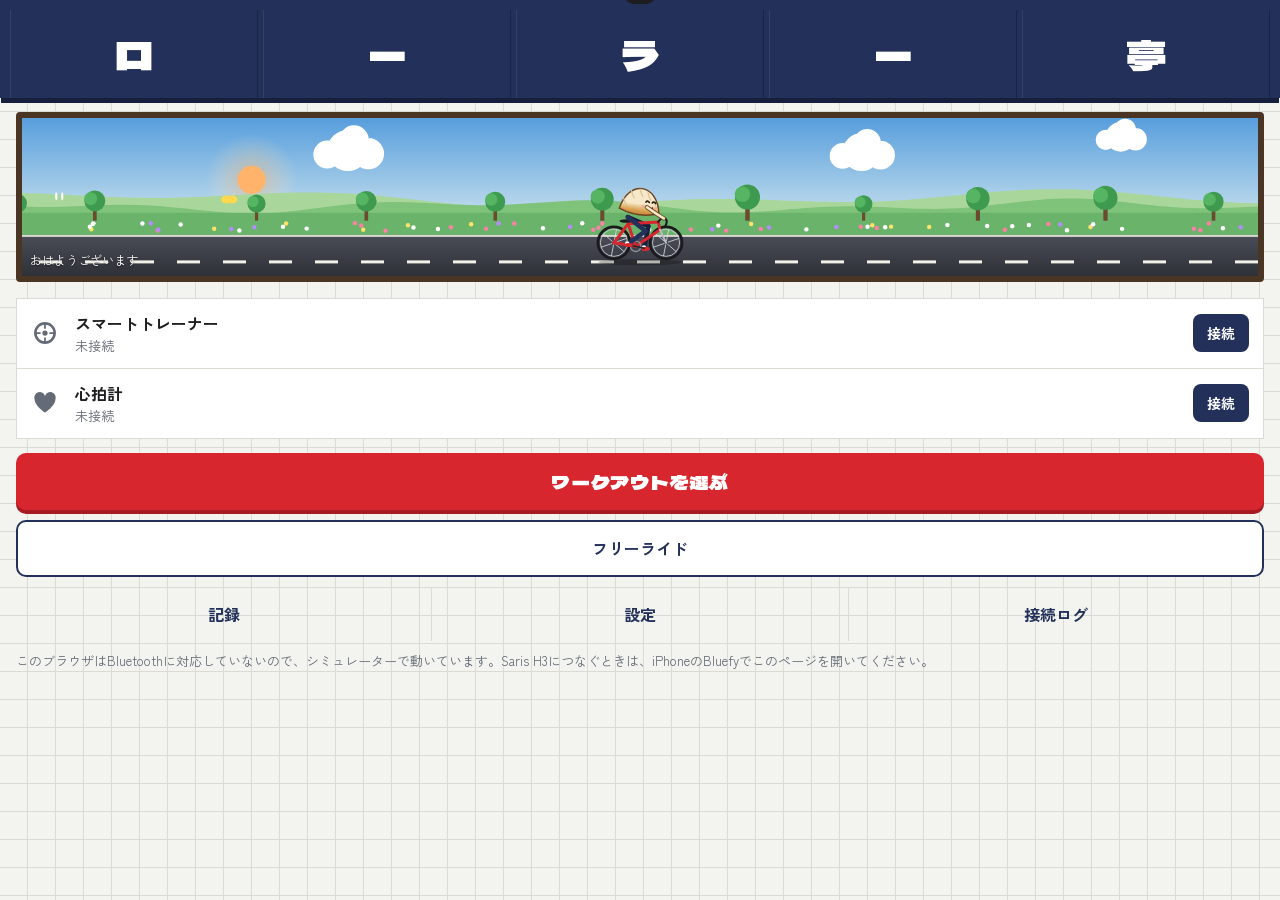
==== index.html @ f4b4688f "ローラー亭 初版 Co-Authored-By: Claude Opus 5.5 <noreply@anthropic.com> Claude-Session: https://claude.ai/c" ====
<!DOCTYPE html>
<html lang="ja">
<head>
<meta charset="utf-8">
<meta name="viewport" content="width=device-width, initial-scale=1, viewport-fit=cover, user-scalable=no">
<meta name="theme-color" content="#22305A">
<meta name="apple-mobile-web-app-capable" content="yes">
<title>ローラー亭</title>
<link rel="preconnect" href="https://fonts.googleapis.com">
<link rel="preconnect" href="https://fonts.gstatic.com" crossorigin>
<link href="https://fonts.googleapis.com/css2?family=Dela+Gothic+One&family=Zen+Kaku+Gothic+New:wght@500;700;900&display=swap" rel="stylesheet">
<style>:root {
  --kon: #22305A;
  --kon-2: #34467E;
  --kon-deep: #161F3D;
  --shu: #D7262E;
  --shu-dark: #A81B22;
  --tile: #F3F4EF;
  --grout: #DADBD2;
  --yakime: #C98A2B;
  --denpyo: #E4EDD9;
  --denpyo-line: #B5C8A2;
  --sumi: #1D1D1F;
  --muted: #646a76;
  --display: "Dela Gothic One", "Hiragino Sans", "Hiragino Kaku Gothic ProN", system-ui, sans-serif;
  --body: "Zen Kaku Gothic New", "Hiragino Sans", "Hiragino Kaku Gothic ProN", system-ui, sans-serif;
  --sa-top: env(safe-area-inset-top, 0px);
  --sa-bot: env(safe-area-inset-bottom, 0px);
}
* { box-sizing: border-box; -webkit-tap-highlight-color: transparent; }
html, body { margin: 0; height: 100%; background: var(--kon-deep); }
body { font-family: var(--body); color: var(--sumi); font-size: 16px; line-height: 1.55; -webkit-text-size-adjust: 100%; overscroll-behavior: none; }
button, input, textarea { font: inherit; color: inherit; }
button { cursor: pointer; }
:focus-visible { outline: 3px solid #F2B705; outline-offset: 2px; }
[hidden] { display: none !important; }

#app { position: fixed; inset: 0; overflow: hidden; }
.view { position: absolute; inset: 0; display: flex; flex-direction: column; }
.tiled {
  background-color: var(--tile);
  background-image:
    linear-gradient(var(--grout) 1px, transparent 1px),
    linear-gradient(90deg, var(--grout) 1px, transparent 1px);
  background-size: 28px 28px;
  background-position: -1px -1px;
}
.scroll { flex: 1; overflow-y: auto; -webkit-overflow-scrolling: touch; padding-bottom: calc(24px + var(--sa-bot)); }
.pad { padding: 16px; }

/* ---------- noren (home header) ---------- */
.noren { padding-top: var(--sa-top); background: var(--kon); }
.noren .panels { display: flex; gap: 5px; padding: 10px 10px 0; background: var(--kon); }
.noren .panels span {
  flex: 1; height: 88px; display: grid; place-items: center;
  background: var(--kon); color: #fff; font-family: var(--display); font-size: 40px; line-height: 1;
  border-left: 1px solid rgba(255,255,255,0.08); border-right: 1px solid rgba(0,0,0,0.25);
  transform-origin: top center; animation: sway 2.6s ease-in-out 1 both;
}
.noren .panels span:nth-child(2) { animation-delay: .08s; }
.noren .panels span:nth-child(3) { animation-delay: .16s; }
.noren .panels span:nth-child(4) { animation-delay: .24s; }
.noren .panels span:nth-child(5) { animation-delay: .32s; }
.noren { box-shadow: 0 6px 0 -1px var(--kon-deep); }
@keyframes sway { 0% { transform: skewX(0); } 20% { transform: skewX(-5deg); } 45% { transform: skewX(3deg); } 70% { transform: skewX(-1.2deg); } 100% { transform: skewX(0); } }
@media (prefers-reduced-motion: reduce) { .noren .panels span { animation: none; } }

.window { position: relative; height: 170px; margin: 14px 16px 0; border: 6px solid #4A3424; border-radius: 4px; background: #000; overflow: hidden; }
.window canvas { width: 100%; height: 100%; display: block; }
.window-sky-note { position: absolute; left: 8px; bottom: 6px; font-size: 12px; color: #fff; text-shadow: 0 1px 2px rgba(0,0,0,.6); }

/* ---------- devices ---------- */
.devices { display: grid; gap: 0; background: #fff; border: 1px solid var(--grout); margin-bottom: 14px; }
.dev { display: grid; grid-template-columns: 32px 1fr auto; align-items: center; gap: 12px; padding: 12px 14px; }
.dev + .dev { border-top: 1px solid var(--grout); }
.dev-ico { width: 28px; height: 28px; color: var(--muted); }
.dev.on .dev-ico { color: var(--shu); }
.dev-name { font-weight: 700; }
.dev-status { font-size: 13px; color: var(--muted); }
.dev.on .dev-status { color: #2E7D3A; }
.dev.wait .dev-status { color: #B26A00; }

.live-strip { display: grid; grid-template-columns: repeat(3, 1fr); background: var(--kon); color: #fff; margin: -6px 0 14px; }
.live-strip div { padding: 8px 12px; display: flex; align-items: baseline; gap: 4px; }
.live-strip b { font-family: var(--display); font-weight: 400; font-size: 24px; font-variant-numeric: tabular-nums; }
.live-strip small { opacity: .7; }

/* ---------- buttons ---------- */
.btn { border: 0; border-radius: 10px; padding: 14px 18px; font-weight: 700; font-size: 16px; min-height: 48px; }
.btn.block { display: block; width: 100%; margin-bottom: 10px; }
.btn.primary { background: var(--shu); color: #fff; font-family: var(--display); font-weight: 400; font-size: 19px; letter-spacing: .04em; box-shadow: 0 4px 0 var(--shu-dark); }
.btn.primary:active { transform: translateY(2px); box-shadow: 0 2px 0 var(--shu-dark); }
.btn.outline { background: #fff; color: var(--kon); border: 2px solid var(--kon); }
.btn.ghost { background: transparent; color: var(--kon); }
.btn.danger { color: var(--shu); }
.btn.small { min-height: 38px; padding: 8px 14px; font-size: 14px; background: var(--kon); color: #fff; border-radius: 8px; }
.btn.small.off { background: #fff; color: var(--kon); border: 1.5px solid var(--kon); }
.row-btns { display: flex; flex-wrap: wrap; gap: 10px; margin-top: 4px; }
.row-btns .btn { flex: 1 1 auto; }
.file-btn { position: relative; display: inline-flex; align-items: center; justify-content: center; overflow: hidden; }
.file-btn input { position: absolute; inset: 0; opacity: 0; }
.sublinks { display: flex; gap: 0; margin-top: 8px; border-top: 1px solid var(--grout); }
.sublinks button { flex: 1; background: none; border: 0; padding: 14px 0; color: var(--kon); font-weight: 700; }
.sublinks button + button { border-left: 1px solid var(--grout); }
.note { font-size: 13px; color: var(--muted); margin: 10px 0; }
.chip { border: 1.5px solid var(--kon); background: #fff; color: var(--kon); border-radius: 999px; padding: 6px 12px; font-size: 14px; font-weight: 700; }

/* ---------- top bar ---------- */
.bar { display: grid; grid-template-columns: 56px 1fr 72px; align-items: center; background: var(--kon); color: #fff; padding-top: var(--sa-top); min-height: calc(52px + var(--sa-top)); }
.bar h1 { margin: 0; font-family: var(--display); font-weight: 400; font-size: 18px; text-align: center; white-space: nowrap; overflow: hidden; text-overflow: ellipsis; }
.bar .back { background: none; border: 0; color: #fff; font-size: 34px; line-height: 1; height: 52px; }
.bar-act { background: none; border: 0; color: #fff; font-weight: 700; height: 52px; }
.h2 { font-family: var(--display); font-weight: 400; font-size: 18px; margin: 26px 0 4px; color: var(--kon); }

/* ---------- menu list (workouts / history) ---------- */
.menu { list-style: none; margin: 0; padding: 0; background: #fff; }
.menu li { border-bottom: 1px solid var(--grout); }
.menu button.item { display: block; width: 100%; text-align: left; background: none; border: 0; padding: 14px 16px 12px; }
.item-name { font-family: var(--display); font-size: 18px; line-height: 1.35; color: var(--sumi); }
.item-meta { font-size: 13px; color: var(--muted); margin-top: 2px; display: flex; gap: 14px; flex-wrap: wrap; }
.item-meta .food-meta { color: var(--yakime); font-weight: 700; }
.mini { display: flex; align-items: flex-end; height: 26px; gap: 1px; margin-top: 8px; }
.mini i { display: block; }
.menu .section-head { padding: 14px 16px 6px; font-size: 13px; color: var(--muted); font-weight: 700; background: var(--tile); }
.empty { padding: 28px 16px; color: var(--muted); text-align: center; background: var(--tile); }

/* ---------- workout detail / editor ---------- */
.desc { margin: 0 0 12px; }
canvas.profile { width: 100%; height: 150px; display: block; background: #fff; border: 1px solid var(--grout); }
.facts { display: grid; grid-template-columns: repeat(3, 1fr); margin: 12px 0; background: #fff; border: 1px solid var(--grout); }
.facts div { padding: 10px 12px; }
.facts div + div { border-left: 1px solid var(--grout); }
.facts dt { font-size: 12px; color: var(--muted); }
.facts dd { margin: 0; font-family: var(--display); font-size: 20px; font-variant-numeric: tabular-nums; }
.steps { margin: 0 0 16px; padding: 0; list-style: none; background: #fff; border: 1px solid var(--grout); }
.steps li { display: grid; grid-template-columns: 6px 1fr auto; gap: 10px; align-items: center; padding: 8px 12px 8px 0; font-size: 14px; }
.steps li + li { border-top: 1px solid var(--grout); }
.steps li i { align-self: stretch; }
.steps li span:last-child { color: var(--muted); font-variant-numeric: tabular-nums; }

.field { display: grid; grid-template-columns: 1fr auto auto; align-items: center; gap: 8px; background: #fff; border: 1px solid var(--grout); padding: 8px 12px; margin-bottom: -1px; }
.field > span { font-weight: 700; font-size: 15px; }
.field input, .field textarea { border: 0; background: var(--tile); border-radius: 6px; padding: 8px 10px; font-size: 16px; width: 120px; text-align: right; }
.field input[type=text], .field textarea { width: 100%; text-align: left; grid-column: 1 / -1; }
.field i { font-style: normal; color: var(--muted); font-size: 14px; width: 30px; }
.switch { display: flex; justify-content: space-between; align-items: center; gap: 12px; background: #fff; border: 1px solid var(--grout); padding: 12px; margin-bottom: -1px; font-weight: 700; font-size: 15px; }
.switch input { width: 24px; height: 24px; accent-color: var(--shu); }
.form { margin-bottom: 8px; }
.ed-sum { font-size: 14px; color: var(--muted); margin: 8px 0; }
.blocks { list-style: none; margin: 0 0 10px; padding: 0; }
.blk { background: #fff; border: 1px solid var(--grout); border-left: 6px solid var(--kon); padding: 10px 10px 10px 12px; margin-bottom: 8px; }
.blk-head { display: flex; align-items: center; gap: 6px; margin-bottom: 6px; }
.blk-head b { flex: 1; font-size: 15px; }
.blk-head button { width: 34px; height: 34px; border: 1px solid var(--grout); background: var(--tile); border-radius: 6px; font-size: 15px; }
.blk-row { display: flex; flex-wrap: wrap; gap: 6px 12px; align-items: center; font-size: 14px; }
.blk-row label { display: inline-flex; align-items: center; gap: 4px; }
.blk-row input { width: 58px; border: 1px solid var(--grout); border-radius: 6px; padding: 6px; text-align: right; font-size: 16px; background: var(--tile); }
.add-row { display: flex; flex-wrap: wrap; gap: 8px; margin: 4px 0 16px; }

/* ---------- ride ---------- */
.ride { background: var(--kon-deep); color: #fff; display: grid; grid-template-rows: 44% 1fr; }
.stage { position: relative; overflow: hidden; }
.stage canvas { width: 100%; height: 100%; display: block; }
.stage-top { position: absolute; top: calc(8px + var(--sa-top)); left: 10px; right: 10px; display: flex; justify-content: space-between; align-items: center; pointer-events: none; }
.clock { font-family: var(--display); font-size: 26px; text-shadow: 0 2px 0 rgba(0,0,0,.35); font-variant-numeric: tabular-nums; }
.world-chip { display: inline-flex; align-items: center; gap: 6px; background: rgba(22,31,61,.72); padding: 4px 10px 4px 8px; border-radius: 999px; font-size: 13px; font-weight: 700; }
.world-chip i { width: 10px; height: 10px; border-radius: 50%; background: #8E9AAF; }
.start-hint, .pause-badge { position: absolute; left: 50%; top: 50%; transform: translate(-50%, -50%); background: rgba(22,31,61,.85); padding: 10px 18px; border-radius: 10px; font-weight: 700; white-space: nowrap; }
.pause-badge { background: rgba(215,38,46,.92); }

.hud { display: grid; grid-template-columns: repeat(4, 1fr); grid-auto-rows: min-content; gap: 1px; background: var(--kon-2); overflow-y: auto; padding-bottom: var(--sa-bot); align-content: start; }
.hud > * { background: var(--kon); }
.m { padding: 6px 10px 8px; display: flex; flex-wrap: wrap; align-items: baseline; column-gap: 4px; min-width: 0; }
.m label { width: 100%; font-size: 11px; opacity: .7; }
.m b { font-family: var(--display); font-weight: 400; font-size: 26px; line-height: 1.1; font-variant-numeric: tabular-nums; }
.m small { font-size: 11px; opacity: .7; }
.m.power { grid-column: 1 / -1; display: grid; grid-template-columns: auto auto 1fr; align-items: end; border-left: 8px solid #8E9AAF; padding-left: 12px; }
.m.power label { grid-column: 1 / -1; }
.m.power b { font-size: 64px; line-height: .95; }
.m.power small { font-size: 16px; margin-left: 4px; }
.m.power em { font-style: normal; justify-self: end; text-align: right; font-size: 14px; line-height: 1.3; opacity: .9; }
.m.power em b { font-size: 26px; display: block; }
.stepinfo { grid-column: 1 / -1; padding: 6px 12px; font-size: 14px; display: flex; justify-content: space-between; gap: 8px; }
.stepinfo b { font-family: var(--display); font-weight: 400; font-size: 20px; font-variant-numeric: tabular-nums; }
canvas.strip { grid-column: 1 / -1; width: 100%; height: 56px; display: block; }
.food { grid-column: 1 / -1; display: grid; grid-template-columns: auto 1fr; gap: 12px; align-items: center; padding: 8px 12px; background: var(--kon-deep) !important; }
.food-now { display: flex; align-items: baseline; gap: 6px; }
.food-e { font-size: 26px; }
.food-now b { font-family: var(--display); font-weight: 400; font-size: 24px; color: #F6C66B; }
.food-now span:last-child { font-size: 13px; opacity: .75; margin-left: 4px; }
.food-next { font-size: 12px; opacity: .85; }
.food-bar { height: 6px; background: rgba(255,255,255,.15); border-radius: 3px; overflow: hidden; margin-bottom: 3px; }
.food-bar i { display: block; height: 100%; width: 0; background: var(--yakime); transition: width .8s; }
.controls { grid-column: 1 / -1; display: grid; gap: 8px; padding: 10px 12px; }
.crow { display: flex; gap: 8px; }
.crow > * { flex: 1 1 0; min-width: 0; }
.controls button { min-height: 48px; border-radius: 10px; border: 1.5px solid rgba(255,255,255,.35); background: var(--kon-2); color: #fff; font-weight: 700; font-size: 15px; white-space: nowrap; padding: 0 4px; }
.controls button.on { background: #F2B705; color: var(--kon-deep); border-color: #F2B705; }
.controls button.end { background: var(--shu); border-color: var(--shu); }
.controls .val { display: flex; flex-direction: column; align-items: center; justify-content: center; font-family: var(--display); font-size: 20px; line-height: 1.1; background: transparent; }
.controls .val small { font-family: var(--body); font-size: 11px; opacity: .7; font-weight: 700; }
.simbar { grid-column: 1 / -1; display: flex; gap: 8px; align-items: center; padding: 8px 12px; font-size: 13px; background: #2a1d3d !important; }
.simbar button { border: 1px solid rgba(255,255,255,.4); background: transparent; color: #fff; border-radius: 6px; padding: 6px 10px; }

@media (orientation: landscape) and (max-height: 520px) {
  .ride { grid-template-rows: 1fr; grid-template-columns: 1fr minmax(340px, 42%); }
  .stage-top { top: 8px; }
  .m { padding: 3px 8px 5px; }
  .m label { font-size: 10px; }
  .m b { font-size: 20px; }
  .m.power b { font-size: 44px; }
  .m.power em b { font-size: 20px; }
  .stepinfo { padding: 3px 10px; font-size: 12px; }
  .stepinfo b { font-size: 16px; }
  canvas.strip { height: 34px; }
  .food { padding: 4px 10px; }
  .food-e { font-size: 18px; }
  .food-now b { font-size: 18px; }
  .controls { padding: 6px 8px; gap: 6px; }
  .crow { gap: 6px; }
  .controls button { min-height: 38px; font-size: 13px; }
  .controls .val { font-size: 16px; }
}

/* ---------- receipt ---------- */
.receipt { background: var(--denpyo); border: 1px solid var(--denpyo-line); padding: 18px 16px 20px; position: relative; box-shadow: 0 2px 0 rgba(0,0,0,.06); }
.receipt::before { content: ""; position: absolute; left: 0; right: 0; top: -1px; height: 6px; background: var(--shu); }
.rc-head { display: flex; justify-content: space-between; align-items: baseline; border-bottom: 2px solid var(--shu); padding-bottom: 6px; margin-bottom: 10px; }
.rc-head h2 { margin: 0; font-family: var(--display); font-weight: 400; color: var(--shu); font-size: 26px; letter-spacing: .2em; }
.rc-head span { font-size: 13px; color: #4b5a40; }
.rc-name { font-weight: 900; font-size: 17px; margin-bottom: 8px; }
.rc-rows { display: grid; grid-template-columns: 1fr auto; margin: 0; }
.rc-rows dt, .rc-rows dd { margin: 0; padding: 5px 0; border-bottom: 1px dashed var(--denpyo-line); font-size: 15px; }
.rc-rows dd { text-align: right; font-variant-numeric: tabular-nums; font-weight: 700; }
.rc-food { margin: 14px 0 6px; padding: 12px; background: #fff; border: 1px solid var(--denpyo-line); }
.rc-food h3 { margin: 0 0 6px; font-size: 14px; color: #4b5a40; }
.rc-food .total { font-family: var(--display); font-size: 30px; color: var(--sumi); }
.rc-food .total small { font-family: var(--body); font-size: 14px; font-weight: 700; margin-left: 4px; }
.rc-food ul { list-style: none; margin: 8px 0 0; padding: 0; }
.rc-food li { display: flex; justify-content: space-between; padding: 3px 0; font-size: 16px; }
.rc-food .emojis { font-size: 22px; letter-spacing: 2px; margin-top: 6px; word-break: break-all; }
.rc-chart { width: 100%; height: 160px; display: block; background: #fff; border: 1px solid var(--denpyo-line); margin-top: 12px; }
.rc-ftp { margin-top: 12px; padding: 12px; background: #FFF7DE; border: 1px solid #E5C96B; }
.rc-ftp b { font-family: var(--display); font-size: 26px; }
.sum-actions { margin-top: 16px; }

/* ---------- toast / modal ---------- */
.toast { position: fixed; left: 50%; top: calc(12px + var(--sa-top)); transform: translate(-50%, -140%); background: var(--sumi); color: #fff; padding: 10px 16px; border-radius: 999px; font-weight: 700; font-size: 14px; z-index: 50; transition: transform .25s; max-width: 92vw; text-align: center; }
.toast.show { transform: translate(-50%, 0); }
.modal { position: fixed; inset: 0; background: rgba(10,14,30,.55); display: grid; place-items: center; z-index: 60; padding: 20px; }
.modal-box { background: #fff; color: var(--sumi); width: 100%; max-width: 420px; border-radius: 12px; padding: 20px 18px 14px; border-top: 6px solid var(--shu); max-height: 86vh; overflow-y: auto; }
.modal-box h3 { margin: 0 0 8px; font-family: var(--display); font-weight: 400; font-size: 20px; }
.modal-box ol { padding-left: 1.3em; margin: 8px 0; }
.modal-box li { margin-bottom: 6px; }
.modal-box a { color: var(--shu); font-weight: 700; }
.modal-btns { display: flex; flex-direction: column; gap: 8px; margin-top: 14px; }
.modal-btns .btn { width: 100%; }
pre#log-pre { background: var(--kon-deep); color: #D8E1FF; padding: 12px; font-size: 12px; white-space: pre-wrap; word-break: break-all; min-height: 200px; }
</style>
</head>
<body>
<div id="app">

  <!-- ホーム -->
  <section class="view tiled" id="v-home">
    <header class="noren" aria-label="ローラー亭">
      <div class="panels" aria-hidden="true"><span>ロ</span><span>ー</span><span>ラ</span><span>ー</span><span>亭</span></div>
    </header>
    <div class="window"><canvas id="home-scene"></canvas><div class="window-sky-note" id="home-note"></div></div>
    <div class="pad">
      <div class="devices">
        <div class="dev" id="dev-trainer">
          <svg class="dev-ico" viewBox="0 0 32 32" aria-hidden="true"><circle cx="16" cy="16" r="11" fill="none" stroke="currentColor" stroke-width="3"/><circle cx="16" cy="16" r="3" fill="currentColor"/><path d="M16 5v6M16 21v6M5 16h6M21 16h6" stroke="currentColor" stroke-width="2"/></svg>
          <div class="dev-body"><div class="dev-name">スマートトレーナー</div><div class="dev-status" data-status>未接続</div></div>
          <button class="btn small" data-act="connect-trainer">接続</button>
        </div>
        <div class="dev" id="dev-hr">
          <svg class="dev-ico" viewBox="0 0 32 32" aria-hidden="true"><path d="M16 27S4 19.5 4 11.5A6 6 0 0 1 16 8a6 6 0 0 1 12 3.5C28 19.5 16 27 16 27z" fill="currentColor"/></svg>
          <div class="dev-body"><div class="dev-name">心拍計</div><div class="dev-status" data-status>未接続</div></div>
          <button class="btn small" data-act="connect-hr">接続</button>
        </div>
      </div>
      <div class="live-strip" id="home-live" hidden>
        <div><b data-live="power">0</b><small>W</small></div>
        <div><b data-live="cadence">0</b><small>rpm</small></div>
        <div><b data-live="hr">--</b><small>bpm</small></div>
      </div>
      <button class="btn primary block" data-go="workouts">ワークアウトを選ぶ</button>
      <button class="btn outline block" data-act="free-ride">フリーライド</button>
      <nav class="sublinks">
        <button data-go="history">記録</button>
        <button data-go="settings">設定</button>
        <button data-go="log">接続ログ</button>
      </nav>
      <p class="note" id="bt-note"></p>
    </div>
  </section>

  <!-- ワークアウト一覧 -->
  <section class="view tiled" id="v-workouts" hidden>
    <header class="bar"><button class="back" data-back aria-label="戻る">‹</button><h1>ワークアウト</h1><span></span></header>
    <div class="scroll">
      <ul class="menu" id="wk-list"></ul>
      <div class="pad row-btns">
        <button class="btn outline" data-act="new-workout">新しく作る</button>
        <label class="btn outline file-btn">ZWOを読み込む<input type="file" accept=".zwo,.xml,text/xml,application/xml" id="zwo-input"></label>
      </div>
    </div>
  </section>

  <!-- ワークアウト詳細 -->
  <section class="view tiled" id="v-wdetail" hidden>
    <header class="bar"><button class="back" data-back aria-label="戻る">‹</button><h1 id="wd-title"></h1><span></span></header>
    <div class="scroll pad">
      <p class="desc" id="wd-desc"></p>
      <canvas class="profile" id="wd-profile"></canvas>
      <dl class="facts" id="wd-facts"></dl>
      <ol class="steps" id="wd-steps"></ol>
      <button class="btn primary block" data-act="ride-workout">このワークアウトで乗る</button>
      <div class="row-btns">
        <button class="btn outline" data-act="edit-workout" id="wd-edit">編集</button>
        <button class="btn outline" data-act="copy-workout">複製して編集</button>
        <button class="btn ghost danger" data-act="delete-workout" id="wd-del">削除</button>
      </div>
    </div>
  </section>

  <!-- エディタ -->
  <section class="view tiled" id="v-editor" hidden>
    <header class="bar"><button class="back" data-back aria-label="戻る">‹</button><h1>ワークアウトを編集</h1><button class="bar-act" data-act="save-workout">保存</button></header>
    <div class="scroll pad">
      <label class="field"><span>名前</span><input type="text" id="ed-name" maxlength="40"></label>
      <canvas class="profile" id="ed-profile"></canvas>
      <p class="ed-sum" id="ed-sum"></p>
      <ul class="blocks" id="ed-blocks"></ul>
      <div class="add-row">
        <button class="chip" data-add="steady">＋一定</button>
        <button class="chip" data-add="ramp">＋ランプ</button>
        <button class="chip" data-add="intervals">＋インターバル</button>
        <button class="chip" data-add="free">＋自由走</button>
      </div>
      <label class="field"><span>メモ</span><textarea id="ed-desc" rows="2" maxlength="300"></textarea></label>
    </div>
  </section>

  <!-- 走行 -->
  <section class="view ride" id="v-ride" hidden>
    <div class="stage">
      <canvas id="ride-scene"></canvas>
      <div class="stage-top">
        <div class="clock" id="r-clock">0:00</div>
        <div class="world-chip" id="r-world"><i></i><span>公園</span></div>
      </div>
      <div class="start-hint" id="r-start">ペダルを回すとスタート</div>
      <div class="pause-badge" id="r-paused" hidden>一時停止中</div>
    </div>
    <div class="hud">
      <div class="m power" id="m-power"><label>パワー</label><b data-r="power">0</b><small>W</small><em id="r-target"></em></div>
      <div class="m"><label>心拍</label><b data-r="hr">--</b><small>bpm</small></div>
      <div class="m"><label>ケイデンス</label><b data-r="cadence">0</b><small>rpm</small></div>
      <div class="m"><label>速度</label><b data-r="speed">0.0</b><small>km/h</small></div>
      <div class="m"><label>距離</label><b data-r="dist">0.00</b><small>km</small></div>
      <div class="stepinfo" id="r-step"></div>
      <canvas class="strip" id="r-strip"></canvas>
      <div class="food" id="r-food">
        <div class="food-now"><span class="food-e">🥟</span><b id="r-gyoza">×0</b><span id="r-kcal">0 kcal</span></div>
        <div class="food-next"><div class="food-bar"><i id="r-foodbar"></i></div><span id="r-foodnext"></span></div>
      </div>
      <div class="controls" id="r-controls"></div>
      <div class="simbar" id="r-sim" hidden></div>
    </div>
  </section>

  <!-- お会計（サマリー） -->
  <section class="view tiled" id="v-summary" hidden>
    <header class="bar"><button class="back" data-back aria-label="戻る">‹</button><h1>お会計</h1><span></span></header>
    <div class="scroll pad" id="sum-body"></div>
  </section>

  <!-- 記録 -->
  <section class="view tiled" id="v-history" hidden>
    <header class="bar"><button class="back" data-back aria-label="戻る">‹</button><h1>記録</h1><span></span></header>
    <div class="scroll"><ul class="menu" id="hist-list"></ul></div>
  </section>

  <!-- 設定 -->
  <section class="view tiled" id="v-settings" hidden>
    <header class="bar"><button class="back" data-back aria-label="戻る">‹</button><h1>設定</h1><span></span></header>
    <div class="scroll pad">
      <div class="form">
        <label class="field"><span>FTP</span><input type="number" inputmode="numeric" id="s-ftp" min="50" max="600"><i>W</i></label>
        <label class="field"><span>体重</span><input type="number" inputmode="decimal" id="s-weight" min="20" max="200" step="0.1"><i>kg</i></label>
        <label class="field"><span>自転車の重さ</span><input type="number" inputmode="decimal" id="s-bike" min="3" max="30" step="0.1"><i>kg</i></label>
        <label class="field"><span>最大心拍</span><input type="number" inputmode="numeric" id="s-maxhr" min="100" max="230"><i>bpm</i></label>
        <label class="switch"><span>止まったら自動で一時停止</span><input type="checkbox" id="s-autopause"></label>
        <label class="switch"><span>ステップの切り替わりで音を鳴らす</span><input type="checkbox" id="s-sound"></label>
        <label class="switch"><span>走行中は画面を消さない</span><input type="checkbox" id="s-wake"></label>
        <label class="switch"><span>シミュレーターで試す（機材なし）</span><input type="checkbox" id="s-sim"></label>
      </div>
      <p class="note">消費カロリーは仕事量（kJ）からの推定です。食べ物の換算は目安として、餃子1個40kcal、ラーメン1杯500kcalで計算しています。</p>
      <h2 class="h2">記録のバックアップ</h2>
      <p class="note">記録はこのブラウザの中だけに保存されます。Bluefyを削除すると消えるので、ときどき書き出しておくと安心です。</p>
      <div class="row-btns">
        <button class="btn outline" data-act="backup">すべて書き出す</button>
        <label class="btn outline file-btn">読み込む<input type="file" accept=".json,application/json" id="restore-input"></label>
      </div>
    </div>
  </section>

  <!-- ログ -->
  <section class="view tiled" id="v-log" hidden>
    <header class="bar"><button class="back" data-back aria-label="戻る">‹</button><h1>接続ログ</h1><button class="bar-act" data-act="copy-log">コピー</button></header>
    <div class="scroll pad"><p class="note">うまくつながらないときは、このログをコピーして送ってください。</p><pre id="log-pre"></pre></div>
  </section>

  <div class="toast" id="toast" role="status" aria-live="polite"></div>
  <div class="modal" id="modal" hidden><div class="modal-box" role="dialog" aria-modal="true"><h3 id="modal-title"></h3><div id="modal-body"></div><div class="modal-btns" id="modal-btns"></div></div></div>
  <video id="nosleep" playsinline muted loop hidden></video>
</div>
<script>/* ============================================================
   BLE layer: FTMS smart trainer (Saris H3), Cycling Power fallback,
   Heart Rate (Wahoo TICKR FIT etc.), auto-reconnect, simulators
   ============================================================ */
const BLE = (() => {
  const u = (n) => `0000${n.toString(16).padStart(4, '0')}-0000-1000-8000-00805f9b34fb`;
  const S = { FTMS: u(0x1826), CPS: u(0x1818), HR: u(0x180d), DIS: u(0x180a) };
  const C = {
    IBD: u(0x2ad2), CP: u(0x2ad9), STATUS: u(0x2ada), FEATURE: u(0x2acc),
    PRANGE: u(0x2ad8), CPM: u(0x2a63), HRM: u(0x2a37),
  };

  /* ---------- log (shown in the app's 接続ログ screen) ---------- */
  const logBuf = [];
  const logListeners = new Set();
  function log(...a) {
    const t = new Date();
    const ts = `${String(t.getHours()).padStart(2, '0')}:${String(t.getMinutes()).padStart(2, '0')}:${String(t.getSeconds()).padStart(2, '0')}`;
    const line = `${ts} ${a.join(' ')}`;
    logBuf.push(line);
    if (logBuf.length > 800) logBuf.shift();
    logListeners.forEach((f) => { try { f(line); } catch (e) { /* ignore */ } });
  }
  const hex = (dv) => Array.from(new Uint8Array(dv.buffer, dv.byteOffset, dv.byteLength))
    .map((b) => b.toString(16).padStart(2, '0')).join(' ');
  const sleep = (ms) => new Promise((r) => setTimeout(r, ms));

  class Emitter {
    constructor() { this._h = {}; }
    on(e, f) { (this._h[e] = this._h[e] || []).push(f); return this; }
    emit(e, ...a) { (this._h[e] || []).forEach((f) => { try { f(...a); } catch (err) { console.error(err); } }); }
  }

  /* ---------- parsers (pure; unit-tested) ---------- */
  function parseIndoorBikeData(dv) {
    const len = dv.byteLength;
    let o = 0;
    const has = (n) => o + n <= len;
    if (!has(2)) return {};
    const f = dv.getUint16(o, true); o += 2;
    const r = {};
    if (!(f & 0x0001)) { if (!has(2)) return r; r.speed = dv.getUint16(o, true) / 100; o += 2; } // km/h
    if (f & 0x0002) { if (!has(2)) return r; o += 2; }                                          // avg speed
    if (f & 0x0004) { if (!has(2)) return r; r.cadence = dv.getUint16(o, true) / 2; o += 2; }   // rpm
    if (f & 0x0008) { if (!has(2)) return r; o += 2; }                                          // avg cadence
    if (f & 0x0010) { if (!has(3)) return r; r.distance = dv.getUint16(o, true) + (dv.getUint8(o + 2) << 16); o += 3; }
    if (f & 0x0020) { if (!has(2)) return r; r.resistance = dv.getInt16(o, true); o += 2; }
    if (f & 0x0040) { if (!has(2)) return r; r.power = dv.getInt16(o, true); o += 2; }          // W
    if (f & 0x0080) { if (!has(2)) return r; o += 2; }                                          // avg power
    if (f & 0x0100) { if (!has(5)) return r; o += 5; }                                          // energy
    if (f & 0x0200) { if (!has(1)) return r; r.hr = dv.getUint8(o); o += 1; }
    return r;
  }

  function parseCyclingPower(dv) {
    const len = dv.byteLength;
    if (len < 4) return {};
    let o = 0;
    const f = dv.getUint16(o, true); o += 2;
    const r = { power: dv.getInt16(o, true) }; o += 2;
    if (f & 0x01) o += 1;           // pedal power balance
    if (f & 0x04) o += 2;           // accumulated torque
    if (f & 0x10) { if (o + 6 > len) return r; r.wheelRevs = dv.getUint32(o, true); r.wheelTime = dv.getUint16(o + 4, true); o += 6; }
    if (f & 0x20) { if (o + 4 > len) return r; r.crankRevs = dv.getUint16(o, true); r.crankTime = dv.getUint16(o + 2, true); o += 4; }
    return r;
  }

  function parseHeartRate(dv) {
    if (dv.byteLength < 2) return null;
    const f = dv.getUint8(0);
    return (f & 0x01) ? dv.getUint16(1, true) : dv.getUint8(1);
  }

  const available = () => typeof navigator !== 'undefined' && !!(navigator.bluetooth && navigator.bluetooth.requestDevice);

  /* ---------- generic device with auto-reconnect ---------- */
  class BleDevice extends Emitter {
    constructor(label) {
      super();
      this.label = label;
      this.state = 'idle';           // idle | connecting | connected | reconnecting
      this.device = null;
      this.name = '';
      this._want = false;
      this._retrying = false;
    }
    _set(s) { if (this.state !== s) { this.state = s; this.emit('state', s); } }
    async pick(options) {
      const device = await navigator.bluetooth.requestDevice(options);
      if (this.device && this.device !== device) { try { this.device.gatt.disconnect(); } catch (e) { /* */ } }
      this.device = device;
      this.name = device.name || this.label;
      if (!device._rtHooked) {
        device.addEventListener('gattserverdisconnected', () => this._onDisconnect());
        device._rtHooked = true;
      }
      this._want = true;
      try {
        await this._connect();
      } catch (e) {
        log(`${this.label}: 接続失敗 ${e.message}`);
        this._set('reconnecting');
        this._retry();
      }
    }
    async _connect() {
      this._set(this.state === 'reconnecting' ? 'reconnecting' : 'connecting');
      log(`${this.label}: 接続中 ${this.name}`);
      const server = await this.device.gatt.connect();
      await this._setup(server);
      this._set('connected');
      log(`${this.label}: 接続完了`);
    }
    _onDisconnect() {
      log(`${this.label}: 切断されました`);
      this._onLost();
      if (!this._want) { this._set('idle'); return; }
      this._set('reconnecting');
      this._retry();
    }
    async _retry() {
      if (this._retrying) return;
      this._retrying = true;
      let n = 0;
      while (this._want && this.state !== 'connected') {
        await sleep(Math.min(1000 + n * 1000, 5000));
        if (!this._want) break;
        try {
          await this._connect();
        } catch (e) {
          log(`${this.label}: 再接続失敗(${n + 1}) ${e.message}`);
          try { this.device.gatt.disconnect(); } catch (err) { /* */ }
        }
        n++;
      }
      this._retrying = false;
    }
    disconnect() {
      this._want = false;
      try { if (this.device && this.device.gatt.connected) this.device.gatt.disconnect(); } catch (e) { /* */ }
      this._set('idle');
    }
    _onLost() {}
  }

  /* ---------- smart trainer (FTMS, falls back to Cycling Power) ---------- */
  class Trainer extends BleDevice {
    constructor() {
      super('トレーナー');
      this.kind = null;            // 'ftms' | 'cps'
      this.controllable = false;
      this.mode = { type: 'none' }; // {type:'erg', watts} | {type:'sim', grade}
      this.cp = null;
      this._q = Promise.resolve();
      this._pending = null;
      this._sent = null;
      this._pumping = false;
      this._crank = null;
      this._lastCad = 0;
      this._lastCadAt = 0;
      this.powerRange = null;
    }
    pick() {
      return super.pick({
        filters: [{ services: [S.FTMS] }, { services: [S.CPS] }],
        optionalServices: [S.FTMS, S.CPS, S.DIS],
      });
    }
    async _setup(server) {
      this.cp = null;
      this.controllable = false;
      this._sent = null;
      let ftms = null;
      try { ftms = await server.getPrimaryService(S.FTMS); } catch (e) { log('FTMSが見つかりません:', e.message); }
      if (ftms) {
        this.kind = 'ftms';
        const ibd = await ftms.getCharacteristic(C.IBD);
        if (!ibd._rtHooked) {
          ibd.addEventListener('characteristicvaluechanged', (ev) => this.emit('data', parseIndoorBikeData(ev.target.value)));
          ibd._rtHooked = true;
        }
        await ibd.startNotifications();
        try {
          const pr = await ftms.getCharacteristic(C.PRANGE);
          const v = await pr.readValue();
          this.powerRange = { min: v.getInt16(0, true), max: v.getInt16(2, true) };
          log(`パワー範囲 ${this.powerRange.min}–${this.powerRange.max}W`);
        } catch (e) { /* optional */ }
        try {
          const st = await ftms.getCharacteristic(C.STATUS);
          if (!st._rtHooked) {
            st.addEventListener('characteristicvaluechanged', (ev) => log('status:', hex(ev.target.value)));
            st._rtHooked = true;
          }
          await st.startNotifications();
        } catch (e) { /* optional */ }
        try {
          const cp = await ftms.getCharacteristic(C.CP);
          if (!cp._rtHooked) {
            cp.addEventListener('characteristicvaluechanged', (ev) => this._onCPResp(ev.target.value));
            cp._rtHooked = true;
          }
          await cp.startNotifications();
          this.cp = cp;
          const ok = await this._cpWrite([0x00], 'Request Control');
          await this._cpWrite([0x07], 'Start');
          this.controllable = ok !== false;
        } catch (e) {
          log('負荷コントロール不可:', e.message);
        }
      } else {
        this.kind = 'cps';
        const cps = await server.getPrimaryService(S.CPS);
        const m = await cps.getCharacteristic(C.CPM);
        if (!m._rtHooked) {
          m.addEventListener('characteristicvaluechanged', (ev) => this._onCPS(ev.target.value));
          m._rtHooked = true;
        }
        await m.startNotifications();
      }
      log(`方式=${this.kind} 負荷制御=${this.controllable ? 'OK' : 'なし'}`);
      setTimeout(() => this._pump(), 50);
    }
    _onLost() { this.cp = null; this._sent = null; if (this._pending) { this._pending.resolve(null); this._pending = null; } }
    _onCPS(dv) {
      const d = parseCyclingPower(dv);
      const now = Date.now();
      let cadence = this._lastCad;
      if (d.crankRevs != null) {
        const c = this._crank;
        if (c) {
          const dr = (d.crankRevs - c.revs + 65536) % 65536;
          const dt = (d.crankTime - c.time + 65536) % 65536;
          if (dr > 0 && dt > 0 && dr < 20) { cadence = (dr / (dt / 1024)) * 60; this._lastCadAt = now; }
        }
        this._crank = { revs: d.crankRevs, time: d.crankTime };
      }
      if (now - this._lastCadAt > 3000) cadence = 0;
      this._lastCad = cadence;
      this.emit('data', { power: d.power, cadence });
    }
    _onCPResp(dv) {
      const b = new Uint8Array(dv.buffer, dv.byteOffset, dv.byteLength);
      if (b[0] !== 0x80) return;
      const names = { 1: '成功', 2: '非対応', 3: 'パラメータ不正', 4: '失敗', 5: '制御権なし' };
      log(`CP応答 op=0x${b[1].toString(16)} → ${names[b[2]] || b[2]}`);
      if (b[2] === 0x05) this._needControl = true;
      if (this._pending && this._pending.op === b[1]) {
        this._pending.resolve(b[2] === 0x01);
        this._pending = null;
      }
    }
    _cpWrite(bytes, label) {
      const job = async () => {
        if (!this.cp) return false;
        const data = new Uint8Array(bytes);
        const wait = new Promise((resolve) => {
          this._pending = { op: bytes[0], resolve };
          setTimeout(() => { if (this._pending && this._pending.resolve === resolve) { this._pending = null; resolve(null); } }, 2500);
        });
        try {
          if (this.cp.writeValueWithResponse) await this.cp.writeValueWithResponse(data);
          else await this.cp.writeValue(data);
        } catch (e) {
          log(`CP書込失敗 ${label}: ${e.message}`);
          if (this._pending) { this._pending.resolve(false); this._pending = null; }
          return false;
        }
        log(`→ ${label}`);
        return wait;
      };
      const p = this._q.then(job, job);
      this._q = p.catch(() => {});
      return p;
    }
    setErg(watts) {
      let w = Math.round(watts);
      if (this.powerRange) w = Math.max(this.powerRange.min || 0, Math.min(this.powerRange.max || 2000, w));
      this.mode = { type: 'erg', watts: Math.max(0, w) };
      this._pump();
    }
    setSim(grade) {
      this.mode = { type: 'sim', grade: Math.max(-10, Math.min(20, grade)) };
      this._pump();
    }
    _key(m) { return m.type === 'erg' ? `e${m.watts}` : m.type === 'sim' ? `s${m.grade.toFixed(1)}` : 'n'; }
    async _pump() {
      if (this._pumping) return;
      this._pumping = true;
      let retries = 0;
      try {
        while (this.state === 'connected' && this.cp && this.controllable && this._key(this.mode) !== this._sent) {
          if (this._needControl) {
            this._needControl = false;
            if (++retries > 3) { log('制御権を取得できません'); break; }
            await this._cpWrite([0x00], 'Request Control');
          }
          const m = { ...this.mode };
          const k = this._key(m);
          let ok = true;
          if (m.type === 'erg') {
            const v = m.watts;
            ok = await this._cpWrite([0x05, v & 0xff, (v >> 8) & 0xff], `ERG ${v}W`);
          } else if (m.type === 'sim') {
            const g = Math.round(m.grade * 100);
            const gg = g < 0 ? g + 65536 : g;
            ok = await this._cpWrite([0x11, 0, 0, gg & 0xff, (gg >> 8) & 0xff, 40, 51], `勾配 ${m.grade.toFixed(1)}%`);
          }
          if (ok === false && this._needControl) continue;
          this._sent = k;
          await sleep(250);
        }
      } finally {
        this._pumping = false;
      }
    }
  }

  /* ---------- heart rate monitor ---------- */
  class HeartRate extends BleDevice {
    constructor() { super('心拍計'); }
    pick() { return super.pick({ filters: [{ services: [S.HR] }], optionalServices: [S.DIS] }); }
    async _setup(server) {
      const svc = await server.getPrimaryService(S.HR);
      const ch = await svc.getCharacteristic(C.HRM);
      if (!ch._rtHooked) {
        ch.addEventListener('characteristicvaluechanged', (ev) => {
          const hr = parseHeartRate(ev.target.value);
          if (hr != null) this.emit('data', { hr });
        });
        ch._rtHooked = true;
      }
      await ch.startNotifications();
    }
  }

  /* ---------- simulators (for trying the app without hardware) ---------- */
  class SimTrainer extends Emitter {
    constructor() {
      super();
      this.state = 'idle'; this.name = 'シミュレーター'; this.kind = 'sim'; this.controllable = true;
      this.mode = { type: 'none' }; this.effort = 160; this.pedaling = true; this._p = 0; this._timer = null;
    }
    pick() {
      this.state = 'connected'; this.emit('state', 'connected'); log('シミュレーター: 接続');
      clearInterval(this._timer);
      this._timer = setInterval(() => this._tick(), 500);
      return Promise.resolve();
    }
    disconnect() { clearInterval(this._timer); this.state = 'idle'; this.emit('state', 'idle'); }
    setErg(w) { this.mode = { type: 'erg', watts: Math.round(w) }; }
    setSim(g) { this.mode = { type: 'sim', grade: g }; }
    _tick() {
      let target = 0;
      if (this.pedaling) target = this.mode.type === 'erg' ? this.mode.watts : this.effort + (this.mode.type === 'sim' ? this.mode.grade * 12 : 0);
      this._p += (target - this._p) * 0.35;
      const p = this.pedaling ? Math.max(0, Math.round(this._p + (Math.random() - 0.5) * 10)) : 0;
      const cad = this.pedaling ? Math.round(86 + Math.sin(Date.now() / 9000) * 5 + (Math.random() - 0.5) * 3) : 0;
      this.emit('data', { power: p, cadence: cad });
    }
  }

  class SimHR extends Emitter {
    constructor(getPowerPct) {
      super();
      this.state = 'idle'; this.name = 'シミュ心拍'; this._hr = 70; this._get = getPowerPct; this._timer = null;
    }
    pick() {
      this.state = 'connected'; this.emit('state', 'connected');
      clearInterval(this._timer);
      this._timer = setInterval(() => {
        const pct = this._get();
        const target = Math.min(192, 62 + pct * 105);
        this._hr += (target - this._hr) * 0.04;
        this.emit('data', { hr: Math.round(this._hr + (Math.random() - 0.5) * 2) });
      }, 1000);
      return Promise.resolve();
    }
    disconnect() { clearInterval(this._timer); this.state = 'idle'; this.emit('state', 'idle'); }
  }

  return {
    S, C, log, logBuf, logListeners, available,
    parseIndoorBikeData, parseCyclingPower, parseHeartRate,
    Trainer, HeartRate, SimTrainer, SimHR,
  };
})();
if (typeof module !== 'undefined') module.exports = BLE;

;
/* ============================================================
   Ride metrics + FIT / TCX export (for manual Strava upload)
   ============================================================ */
const Metrics = (() => {
  function avg(a, skipZero) {
    let s = 0, n = 0;
    for (const v of a) { if (v == null || (skipZero && !v)) continue; s += v; n++; }
    return n ? s / n : 0;
  }
  function max(a) { let m = 0; for (const v of a) if (v != null && v > m) m = v; return m; }
  function bestAvg(a, win) {
    if (a.length < win) return 0;
    let s = 0;
    for (let i = 0; i < win; i++) s += a[i] || 0;
    let best = s;
    for (let i = win; i < a.length; i++) { s += (a[i] || 0) - (a[i - win] || 0); if (s > best) best = s; }
    return best / win;
  }
  function np(p) {
    if (p.length < 30) return avg(p);
    let s = 0, acc = 0, n = 0;
    for (let i = 0; i < p.length; i++) {
      s += p[i] || 0;
      if (i >= 30) s -= p[i - 30] || 0;
      if (i >= 29) { acc += Math.pow(s / 30, 4); n++; }
    }
    return Math.pow(acc / n, 0.25);
  }
  function summarize(sm, ftp) {
    const n = sm.p.length;
    const kj = sm.p.reduce((s, v) => s + (v || 0), 0) / 1000;
    const NP = np(sm.p);
    const IF = ftp ? NP / ftp : 0;
    const tss = ftp ? (n * NP * IF) / (ftp * 3600) * 100 : 0;
    const dist = n ? sm.dist[n - 1] : 0;
    const elapsed = n ? Math.round((sm.ts[n - 1] - sm.ts[0]) / 1000) + 1 : 0;
    return {
      duration: n, elapsed, distance: dist,
      avgPower: Math.round(avg(sm.p)), maxPower: Math.round(max(sm.p)), np: Math.round(NP),
      IF: Math.round(IF * 100) / 100, tss: Math.round(tss),
      avgHR: Math.round(avg(sm.hr, true)), maxHR: Math.round(max(sm.hr)),
      avgCad: Math.round(avg(sm.cad, true)), maxCad: Math.round(max(sm.cad)),
      avgSpeed: n ? (dist / n) * 3.6 : 0, maxSpeed: max(sm.spd),
      kj: Math.round(kj), kcal: Math.round(kj), // 人の効率(約24%)とkJ→kcal換算がほぼ打ち消し合う
      best1m: Math.round(bestAvg(sm.p, 60)), best5m: Math.round(bestAvg(sm.p, 300)), best20m: Math.round(bestAvg(sm.p, 1200)),
    };
  }
  /* virtual road speed from power (flat or graded), m/s */
  function speedFromPower(P, massKg, grade = 0) {
    if (P <= 0) return 0;
    const g = 9.81, crr = 0.004, rho = 1.2, cda = 0.32;
    const th = Math.atan(grade / 100);
    const F = massKg * g * (crr * Math.cos(th) + Math.sin(th));
    let lo = 0, hi = 40;
    for (let i = 0; i < 40; i++) {
      const v = (lo + hi) / 2;
      const pw = v * (F + 0.5 * rho * cda * v * v);
      if (pw > P) hi = v; else lo = v;
    }
    return (lo + hi) / 2;
  }
  return { summarize, bestAvg, np, speedFromPower, avg, max };
})();

const FIT = (() => {
  const CRC_T = [0x0000, 0xCC01, 0xD801, 0x1400, 0xF001, 0x3C00, 0x2800, 0xE401,
    0xA001, 0x6C00, 0x7800, 0xB401, 0x5000, 0x9C01, 0x8801, 0x4400];
  function crc16(crc, byte) {
    let t = CRC_T[crc & 0xF];
    crc = (crc >> 4) & 0x0FFF; crc = crc ^ t ^ CRC_T[byte & 0xF];
    t = CRC_T[crc & 0xF];
    crc = (crc >> 4) & 0x0FFF; crc = crc ^ t ^ CRC_T[(byte >> 4) & 0xF];
    return crc;
  }
  const crcOf = (arr, from = 0, to = arr.length) => { let c = 0; for (let i = from; i < to; i++) c = crc16(c, arr[i]); return c; };
  const T = {
    enum: [0x00, 1], uint8: [0x02, 1], sint16: [0x83, 2], uint16: [0x84, 2],
    uint32: [0x86, 4], uint32z: [0x8C, 4],
  };
  const INVALID = { enum: 0xFF, uint8: 0xFF, uint16: 0xFFFF, sint16: 0x7FFF, uint32: 0xFFFFFFFF, uint32z: 0 };
  const FIT_EPOCH = 631065600; // 1989-12-31T00:00:00Z

  class W {
    constructor() { this.b = []; this.defs = {}; }
    u8(v) { this.b.push(v & 0xFF); }
    u16(v) { this.u8(v); this.u8(v >>> 8); }
    u32(v) { this.u8(v); this.u8(v >>> 8); this.u8(v >>> 16); this.u8(v >>> 24); }
    def(local, global, fields) {
      this.u8(0x40 | local); this.u8(0); this.u8(0); this.u16(global); this.u8(fields.length);
      for (const [num, type] of fields) { this.u8(num); this.u8(T[type][1]); this.u8(T[type][0]); }
      this.defs[local] = fields;
    }
    msg(local, values) {
      this.u8(local & 0x0F);
      this.defs[local].forEach(([, type], i) => {
        let v = values[i];
        if (v == null || !Number.isFinite(v)) v = INVALID[type];
        v = Math.round(v);
        const size = T[type][1];
        if (type === 'sint16' && v < 0) v += 65536;
        const lim = size === 1 ? 0xFF : size === 2 ? 0xFFFF : 0xFFFFFFFF;
        if (v > lim) v = lim;
        if (v < 0) v = 0;
        if (size === 1) this.u8(v); else if (size === 2) this.u16(v); else this.u32(v);
      });
    }
  }

  function encode(ride) {
    const sm = ride.samples;
    const s = ride.summary;
    const n = sm.p.length;
    const ft = (ms) => Math.floor(ms / 1000) - FIT_EPOCH;
    const tz = -new Date(ride.start).getTimezoneOffset() * 60;
    const startT = ft(sm.ts[0] || ride.start);
    const endT = ft(sm.ts[n - 1] || ride.start);
    const w = new W();

    // file_id
    w.def(0, 0, [[0, 'enum'], [1, 'uint16'], [2, 'uint16'], [3, 'uint32z'], [4, 'uint32']]);
    w.msg(0, [4, 255, 1, 20261031, startT]);
    // event (timer start / stop)
    w.def(1, 21, [[253, 'uint32'], [0, 'enum'], [1, 'enum']]);
    w.msg(1, [startT, 0, 0]);
    // record
    w.def(2, 20, [[253, 'uint32'], [3, 'uint8'], [4, 'uint8'], [5, 'uint32'], [6, 'uint16'], [7, 'uint16']]);
    let prev = null;
    for (let i = 0; i < n; i++) {
      const t = ft(sm.ts[i]);
      if (prev != null && t - prev > 2) { w.msg(1, [prev, 0, 4]); w.msg(1, [t, 0, 0]); } // pause gap
      if (prev != null && t <= prev) continue;
      w.msg(2, [t, sm.hr[i] || null, sm.cad[i] != null ? sm.cad[i] : null, sm.dist[i] * 100, (sm.spd[i] / 3.6) * 1000, sm.p[i]]);
      prev = t;
    }
    w.msg(1, [endT, 0, 4]);
    // lap
    const lapF = [[253, 'uint32'], [254, 'uint16'], [0, 'enum'], [1, 'enum'], [2, 'uint32'], [7, 'uint32'], [8, 'uint32'],
      [9, 'uint32'], [11, 'uint16'], [13, 'uint16'], [14, 'uint16'], [15, 'uint8'], [16, 'uint8'], [17, 'uint8'], [18, 'uint8'],
      [19, 'uint16'], [20, 'uint16'], [25, 'enum'], [39, 'enum']];
    const common = [s.elapsed * 1000, s.duration * 1000, s.distance * 100, s.kcal, (s.avgSpeed / 3.6) * 1000, (s.maxSpeed / 3.6) * 1000,
      s.avgHR || null, s.maxHR || null, s.avgCad || null, s.maxCad || null, s.avgPower, s.maxPower];
    w.def(3, 19, lapF);
    w.msg(3, [endT, 0, 9, 1, startT, ...common, 2, 6]);
    // session
    w.def(4, 18, [[253, 'uint32'], [254, 'uint16'], [0, 'enum'], [1, 'enum'], [2, 'uint32'], [5, 'enum'], [6, 'enum'],
      [7, 'uint32'], [8, 'uint32'], [9, 'uint32'], [11, 'uint16'], [14, 'uint16'], [15, 'uint16'], [16, 'uint8'], [17, 'uint8'],
      [18, 'uint8'], [19, 'uint8'], [20, 'uint16'], [21, 'uint16'], [25, 'uint16'], [26, 'uint16'],
      [34, 'uint16'], [35, 'uint16'], [36, 'uint16'], [45, 'uint16'], [48, 'uint32']]);
    w.msg(4, [endT, 0, 8, 1, startT, 2, 6, ...common, 0, 1, s.np, s.tss * 10, s.IF * 1000, ride.ftp, s.kj * 1000]);
    // activity
    w.def(5, 34, [[253, 'uint32'], [0, 'uint32'], [1, 'uint16'], [2, 'enum'], [3, 'enum'], [4, 'enum'], [5, 'uint32']]);
    w.msg(5, [endT, s.duration * 1000, 1, 0, 26, 1, endT + tz]);

    const data = w.b;
    const hdr = [14, 0x10, 0, 0, 0, 0, 0, 0, 0x2E, 0x46, 0x49, 0x54];
    const prof = 2132;
    hdr[2] = prof & 0xFF; hdr[3] = prof >> 8;
    const len = data.length;
    hdr[4] = len & 0xFF; hdr[5] = (len >>> 8) & 0xFF; hdr[6] = (len >>> 16) & 0xFF; hdr[7] = (len >>> 24) & 0xFF;
    const hcrc = crcOf(hdr);
    const all = new Uint8Array(14 + len + 2);
    all.set(hdr, 0); all[12] = hcrc & 0xFF; all[13] = hcrc >> 8;
    all.set(data, 14);
    const fcrc = crcOf(all, 0, 14 + len);
    all[14 + len] = fcrc & 0xFF; all[15 + len] = fcrc >> 8;
    return all;
  }

  function tcx(ride) {
    const sm = ride.samples; const s = ride.summary;
    const iso = (ms) => new Date(ms).toISOString().replace(/\.\d{3}Z$/, 'Z');
    const pts = [];
    for (let i = 0; i < sm.p.length; i++) {
      pts.push(`<Trackpoint><Time>${iso(sm.ts[i])}</Time><DistanceMeters>${sm.dist[i].toFixed(1)}</DistanceMeters>`
        + (sm.hr[i] ? `<HeartRateBpm><Value>${sm.hr[i]}</Value></HeartRateBpm>` : '')
        + (sm.cad[i] != null ? `<Cadence>${Math.min(254, Math.round(sm.cad[i]))}</Cadence>` : '')
        + `<Extensions><ns3:TPX><ns3:Speed>${(sm.spd[i] / 3.6).toFixed(2)}</ns3:Speed><ns3:Watts>${Math.round(sm.p[i])}</ns3:Watts></ns3:TPX></Extensions></Trackpoint>`);
    }
    return `<?xml version="1.0" encoding="UTF-8"?>
<TrainingCenterDatabase xmlns="http://www.garmin.com/xmlschemas/TrainingCenterDatabase/v2" xmlns:ns3="http://www.garmin.com/xmlschemas/ActivityExtension/v2">
<Activities><Activity Sport="Biking"><Id>${iso(ride.start)}</Id>
<Lap StartTime="${iso(sm.ts[0] || ride.start)}"><TotalTimeSeconds>${s.duration}</TotalTimeSeconds><DistanceMeters>${s.distance.toFixed(1)}</DistanceMeters><Calories>${s.kcal}</Calories>${s.avgHR ? `<AverageHeartRateBpm><Value>${s.avgHR}</Value></AverageHeartRateBpm><MaximumHeartRateBpm><Value>${s.maxHR}</Value></MaximumHeartRateBpm>` : ''}<Intensity>Active</Intensity>${s.avgCad ? `<Cadence>${s.avgCad}</Cadence>` : ''}<TriggerMethod>Manual</TriggerMethod>
<Track>
${pts.join('\n')}
</Track></Lap>
<Notes>${(ride.name || '').replace(/[<&>]/g, '')}</Notes>
</Activity></Activities></TrainingCenterDatabase>`;
  }
  return { encode, tcx, crcOf };
})();

if (typeof module !== 'undefined') module.exports = { Metrics, FIT };

;
/* ============================================================
   Workouts: blocks in %FTP, built-in menu, ZWO import, foods
   ============================================================ */
const Workouts = (() => {
  const s = (d, p) => ({ t: 'steady', d, p });
  const r = (d, p0, p1) => ({ t: 'ramp', d, p0, p1 });
  const iv = (n, d1, p1, d2, p2) => ({ t: 'intervals', n, d1, p1, d2, p2 });

  const rampTestSteps = [];
  for (let p = 50; p <= 160; p += 6) rampTestSteps.push(s(60, p));

  const builtins = [
    { id: 'b-first', name: 'はじめの一杯', desc: 'まずは軽く20分。接続とERGの動きを確かめるのにちょうどいい。', blocks: [r(300, 45, 65), s(600, 65), r(300, 60, 40)] },
    { id: 'b-recovery', name: '回復ライド', desc: '脚を回すだけの30分。疲れている日に。', blocks: [r(300, 40, 55), s(1200, 55), r(300, 55, 40)] },
    { id: 'b-ss', name: 'スイートスポット 2×10分', desc: 'FTPの90%で10分を2本。効率よく地脚をつくる定番。', blocks: [r(600, 45, 75), iv(2, 600, 90, 300, 55), r(300, 55, 40)] },
    { id: 'b-pyramid', name: 'ピラミッド', desc: '2分ごとに強度が上がって、また下がる。', blocks: [r(480, 45, 70), s(120, 80), s(120, 90), s(120, 100), s(120, 110), s(120, 100), s(120, 90), s(120, 80), r(480, 60, 40)] },
    { id: 'b-ou', name: 'オーバーアンダー 3セット', desc: '95%と105%を行き来する。閾値の粘りを鍛える。', blocks: [r(600, 45, 75), iv(3, 120, 95, 60, 105), s(240, 55), iv(3, 120, 95, 60, 105), s(240, 55), iv(3, 120, 95, 60, 105), r(360, 60, 40)] },
    { id: 'b-vo2', name: 'VO2max 5×3分', desc: '115%で3分を5本。きついけど伸びる。', blocks: [r(600, 45, 75), s(180, 85), s(120, 55), iv(5, 180, 115, 180, 50), r(300, 55, 40)] },
    { id: 'b-sprint', name: '30秒スプリント×10', desc: '150%で30秒、90秒休む。短く鋭く。', blocks: [r(600, 45, 75), iv(10, 30, 150, 90, 50), r(600, 60, 40)] },
    { id: 'b-ramp', name: 'ランプテスト（FTP測定）', desc: '1分ごとに6%ずつ上がる。限界まで回して終了ボタン。最高1分パワーの75%を新しいFTPとして提案します。', test: 'ramp', blocks: [s(300, 45), ...rampTestSteps] },
  ];

  function flatten(blocks) {
    const out = [];
    let t = 0;
    const push = (d, p0, p1, free) => { if (d > 0) { out.push({ start: t, d, p0, p1, free: !!free }); t += d; } };
    for (const b of blocks) {
      if (b.t === 'steady') push(b.d, b.p, b.p);
      else if (b.t === 'ramp') push(b.d, b.p0, b.p1);
      else if (b.t === 'free') push(b.d, 0, 0, true);
      else if (b.t === 'intervals') for (let i = 0; i < b.n; i++) { push(b.d1, b.p1, b.p1); push(b.d2, b.p2, b.p2); }
    }
    return out;
  }
  const duration = (blocks) => flatten(blocks).reduce((a, x) => a + x.d, 0);

  function at(steps, t) {
    for (let i = 0; i < steps.length; i++) {
      const st = steps[i];
      if (t < st.start + st.d) {
        const k = st.d ? (t - st.start) / st.d : 0;
        return { i, step: st, pct: st.p0 + (st.p1 - st.p0) * k, remain: st.start + st.d - t };
      }
    }
    return null;
  }

  function estimateTSS(blocks) {
    const steps = flatten(blocks);
    let acc = 0, n = 0;
    for (const st of steps) for (let k = 0; k < st.d; k++) {
      const p = st.free ? 60 : st.p0 + (st.p1 - st.p0) * (k / st.d);
      acc += Math.pow(p / 100, 4); n++;
    }
    if (!n) return 0;
    const IF = Math.pow(acc / n, 0.25);
    return Math.round((n * IF * IF) / 36);
  }

  function zoneOf(pct) {
    if (pct < 55) return 1; if (pct < 76) return 2; if (pct < 91) return 3;
    if (pct < 106) return 4; if (pct < 121) return 5; return 6;
  }
  const ZONE_COLORS = ['#8E9AAF', '#8E9AAF', '#3D7DD8', '#3FA34D', '#F2B705', '#F07B12', '#D7262E'];

  function parseZWO(text) {
    const doc = new DOMParser().parseFromString(text, 'application/xml');
    if (doc.querySelector('parsererror')) throw new Error('ZWOファイルを読み込めませんでした');
    const num = (el, ...names) => { for (const n of names) { const v = el.getAttribute(n); if (v != null && v !== '') return parseFloat(v); } return NaN; };
    const pct = (x) => Math.round((x > 5 ? x : x * 100));
    const blocks = [];
    const wk = doc.querySelector('workout');
    if (!wk) throw new Error('<workout> が見つかりません');
    for (const el of Array.from(wk.children)) {
      const tag = el.tagName.toLowerCase();
      const d = Math.round(num(el, 'Duration', 'duration'));
      if (tag === 'steadystate') blocks.push(s(d, pct(num(el, 'Power', 'power', 'PowerLow'))));
      else if (tag === 'warmup' || tag === 'cooldown' || tag === 'ramp') blocks.push(r(d, pct(num(el, 'PowerLow', 'powerlow')), pct(num(el, 'PowerHigh', 'powerhigh'))));
      else if (tag === 'intervalst') {
        blocks.push(iv(Math.round(num(el, 'Repeat', 'repeat')) || 1,
          Math.round(num(el, 'OnDuration')), pct(num(el, 'OnPower', 'PowerOnHigh', 'PowerOnLow')),
          Math.round(num(el, 'OffDuration')), pct(num(el, 'OffPower', 'PowerOffLow', 'PowerOffHigh'))));
      } else if (tag === 'freeride' || tag === 'maxeffort') blocks.push({ t: 'free', d });
    }
    if (!blocks.length) throw new Error('ブロックが1つもありません');
    const name = (doc.querySelector('name') || {}).textContent || '読み込んだワークアウト';
    const desc = (doc.querySelector('description') || {}).textContent || '';
    return { id: `c-${Date.now()}`, name: name.trim(), desc: desc.trim().slice(0, 300), blocks };
  }

  /* ---------- food equivalents (目安) ---------- */
  const GYOZA = 40;
  const MILESTONES = [
    { k: 40, e: '🥟', t: '餃子1個ぶん' },
    { k: 120, e: '🥟', t: '餃子3個ぶん' },
    { k: 180, e: '🍙', t: 'おにぎり1個ぶん' },
    { k: 240, e: '🥟', t: '餃子1人前ぶん' },
    { k: 330, e: '🍰', t: 'ショートケーキぶん' },
    { k: 500, e: '🍜', t: 'ラーメン1杯ぶん' },
    { k: 740, e: '🍜', t: 'ラーメン＋餃子ぶん' },
    { k: 1000, e: '🍜', t: 'ラーメン2杯ぶん' },
    { k: 1440, e: '🍚', t: 'ラーメン餃子チャーハンぶん' },
    { k: 2000, e: '🏮', t: '店ごといけるぶん' },
  ];
  function nextMilestone(kcal) { return MILESTONES.find((m) => m.k > kcal) || null; }
  /* split kcal into ramen bowls + gyoza pieces for the receipt */
  function receipt(kcal) {
    const ramen = Math.floor(kcal / 500);
    const rest = kcal - ramen * 500;
    const gyoza = Math.floor(rest / GYOZA);
    return { ramen, gyoza, rest: rest - gyoza * GYOZA };
  }

  /* ---------- custom workouts storage ---------- */
  const KEY = 'rt.workouts';
  function loadCustom() { try { return JSON.parse(Store.get(KEY) || '[]'); } catch (e) { return []; } }
  function saveCustom(list) { Store.set(KEY, JSON.stringify(list)); }
  function all() { return [...builtins, ...loadCustom()]; }
  function get(id) { return all().find((w) => w.id === id); }
  function upsert(w) { const list = loadCustom(); const i = list.findIndex((x) => x.id === w.id); if (i >= 0) list[i] = w; else list.push(w); saveCustom(list); }
  function remove(id) { saveCustom(loadCustom().filter((w) => w.id !== id)); }

  return {
    builtins, flatten, duration, at, estimateTSS, zoneOf, ZONE_COLORS, parseZWO,
    GYOZA, MILESTONES, nextMilestone, receipt, all, get, upsert, remove, loadCustom,
  };
})();

/* tiny storage wrapper: survives sandboxes where localStorage throws */
const Store = (() => {
  const mem = {};
  return {
    get(k) { try { const v = localStorage.getItem(k); return v != null ? v : (k in mem ? mem[k] : null); } catch (e) { return k in mem ? mem[k] : null; } },
    set(k, v) { mem[k] = v; try { localStorage.setItem(k, v); } catch (e) { /* memory only */ } },
    del(k) { delete mem[k]; try { localStorage.removeItem(k); } catch (e) { /* */ } },
  };
})();

if (typeof module !== 'undefined') module.exports = { Workouts, Store };

;
/* ============================================================
   Scene: side-scrolling world that changes with power zone and
   elapsed time, ridden by ギョー太 (an original gyoza mascot)
   ============================================================ */
const Scene = (() => {
  const TAU = Math.PI * 2;
  const rnd = (i, s) => { const x = Math.sin(i * 127.1 + s * 311.7) * 43758.5453; return x - Math.floor(x); };
  const lerp = (a, b, k) => a + (b - a) * k;
  const clamp = (v, a, b) => Math.max(a, Math.min(b, v));
  const hex2 = (h) => [parseInt(h.slice(1, 3), 16), parseInt(h.slice(3, 5), 16), parseInt(h.slice(5, 7), 16)];
  const mix = (a, b, k) => { const A = hex2(a), B = hex2(b); return `rgb(${Math.round(lerp(A[0], B[0], k))},${Math.round(lerp(A[1], B[1], k))},${Math.round(lerp(A[2], B[2], k))})`; };
  const mixHex = (a, b, k) => { const A = hex2(a), B = hex2(b); return '#' + [0, 1, 2].map((i) => Math.round(lerp(A[i], B[i], k)).toString(16).padStart(2, '0')).join(''); };

  /* sky over one "day" — the day advances with elapsed ride time */
  const SKY = [
    { t: 0.00, top: '#2B3366', bot: '#F4A27C' }, // 夜明け
    { t: 0.10, top: '#5AA6E6', bot: '#D4EEF8' }, // 朝
    { t: 0.45, top: '#3B8BE0', bot: '#BFE2F5' }, // 昼
    { t: 0.62, top: '#5C4D8E', bot: '#FF9C5B' }, // 夕焼け
    { t: 0.72, top: '#1E2250', bot: '#6E4C7E' }, // 夕暮れ
    { t: 0.80, top: '#0A1030', bot: '#1F2B58' }, // 夜
    { t: 0.94, top: '#0A1030', bot: '#1F2B58' },
    { t: 1.00, top: '#2B3366', bot: '#F4A27C' },
  ];
  function skyAt(d) {
    d = ((d % 1) + 1) % 1;
    for (let i = 0; i < SKY.length - 1; i++) {
      const a = SKY[i], b = SKY[i + 1];
      if (d >= a.t && d <= b.t) { const k = (d - a.t) / (b.t - a.t); return { top: mixHex(a.top, b.top, k), bot: mixHex(a.bot, b.bot, k) }; }
    }
    return SKY[0];
  }
  function nightness(d) {
    d = ((d % 1) + 1) % 1;
    if (d < 0.06) return lerp(0.55, 0.1, d / 0.06);
    if (d < 0.6) return 0;
    if (d < 0.8) return (d - 0.6) / 0.2;
    if (d < 0.94) return 1;
    return lerp(1, 0.55, (d - 0.94) / 0.06);
  }

  const THEMES = {
    1: { key: 'park', name: '公園' },
    2: { key: 'inaka', name: '田んぼ道' },
    3: { key: 'sea', name: '海沿い' },
    4: { key: 'touge', name: '峠' },
    5: { key: 'storm', name: '嵐の山' },
    6: { key: 'space', name: '宇宙' },
  };

  function tiles(off, tw, W, fn) {
    const a = Math.floor(off / tw) - 1, b = Math.floor((off + W) / tw) + 1;
    for (let i = a; i <= b; i++) fn(i, i * tw - off);
  }
  function hills(ctx, off, W, H, base, amp, wl, color, ph = 0) {
    ctx.fillStyle = color;
    ctx.beginPath(); ctx.moveTo(0, H);
    for (let x = 0; x <= W + 8; x += 8) {
      const X = x + off;
      const y = base - amp * (0.55 + 0.45 * Math.sin(X / wl + ph)) - amp * 0.35 * Math.sin(X / (wl * 0.41) + 1.7 + ph);
      ctx.lineTo(x, y);
    }
    ctx.lineTo(W, H); ctx.closePath(); ctx.fill();
  }
  function peaks(ctx, off, W, H, base, hMin, hMax, tw, color, snow, seed) {
    tiles(off, tw, W, (i, x) => {
      for (let k = 0; k < 2; k++) {
        const cx = x + tw * (0.25 + 0.5 * k) + (rnd(i, seed + k) - 0.5) * tw * 0.3;
        const h = lerp(hMin, hMax, rnd(i, seed + 7 + k));
        const half = h * lerp(0.9, 1.4, rnd(i, seed + 3 + k));
        ctx.fillStyle = color;
        ctx.beginPath(); ctx.moveTo(cx - half, base); ctx.lineTo(cx - half * 0.12, base - h * 0.96); ctx.lineTo(cx, base - h); ctx.lineTo(cx + half, base); ctx.closePath(); ctx.fill();
        if (snow) {
          ctx.fillStyle = snow;
          ctx.beginPath(); ctx.moveTo(cx - half * 0.12, base - h * 0.96); ctx.lineTo(cx, base - h);
          ctx.lineTo(cx + half * 0.26, base - h * 0.74); ctx.lineTo(cx + half * 0.08, base - h * 0.79);
          ctx.lineTo(cx - half * 0.06, base - h * 0.7); ctx.lineTo(cx - half * 0.22, base - h * 0.77); ctx.closePath(); ctx.fill();
        }
      }
    });
  }
  function roundTree(ctx, x, y, s, c1, c2) {
    ctx.fillStyle = '#6B4A2E'; ctx.fillRect(x - s * 0.08, y - s * 0.55, s * 0.16, s * 0.55);
    ctx.fillStyle = c1; ctx.beginPath(); ctx.arc(x, y - s * 0.85, s * 0.45, 0, TAU); ctx.fill();
    ctx.fillStyle = c2; ctx.beginPath(); ctx.arc(x - s * 0.18, y - s * 0.95, s * 0.28, 0, TAU); ctx.fill();
  }
  function pine(ctx, x, y, s, c) {
    ctx.fillStyle = '#4A3523'; ctx.fillRect(x - s * 0.05, y - s * 0.25, s * 0.1, s * 0.25);
    ctx.fillStyle = c;
    for (let k = 0; k < 3; k++) {
      const yy = y - s * (0.2 + k * 0.28), ww = s * (0.42 - k * 0.1);
      ctx.beginPath(); ctx.moveTo(x - ww, yy); ctx.lineTo(x, yy - s * 0.42); ctx.lineTo(x + ww, yy); ctx.closePath(); ctx.fill();
    }
  }
  function house(ctx, x, y, s, wall, roof, lit) {
    ctx.fillStyle = wall; ctx.fillRect(x - s * 0.5, y - s * 0.55, s, s * 0.55);
    ctx.fillStyle = roof; ctx.beginPath(); ctx.moveTo(x - s * 0.66, y - s * 0.52); ctx.lineTo(x - s * 0.4, y - s * 0.86); ctx.lineTo(x + s * 0.4, y - s * 0.86); ctx.lineTo(x + s * 0.66, y - s * 0.52); ctx.closePath(); ctx.fill();
    ctx.fillStyle = lit ? '#FFD36B' : '#3A4660'; ctx.fillRect(x - s * 0.3, y - s * 0.4, s * 0.2, s * 0.16); ctx.fillRect(x + s * 0.1, y - s * 0.4, s * 0.2, s * 0.16);
  }
  function cloud(ctx, x, y, s, c) {
    ctx.fillStyle = c; ctx.beginPath();
    ctx.arc(x, y, s * 0.5, 0, TAU); ctx.arc(x + s * 0.5, y + s * 0.08, s * 0.38, 0, TAU);
    ctx.arc(x - s * 0.5, y + s * 0.1, s * 0.34, 0, TAU); ctx.arc(x + s * 0.15, y - s * 0.25, s * 0.36, 0, TAU);
    ctx.fill();
  }

  /* ---------- the six worlds ---------- */
  const DRAW = {
    park(ctx, e) {
      hills(ctx, e.x * 0.06, e.W, e.H, e.hy + 6, e.H * 0.08, 140, '#A9D69A', 0.5);
      hills(ctx, e.x * 0.18, e.W, e.H, e.hy + e.H * 0.07, e.H * 0.06, 90, '#7FC27A', 2.1);
      ctx.fillStyle = '#69B46A'; ctx.fillRect(0, e.hy + e.H * 0.08, e.W, e.ry - e.hy);
      tiles(e.x * 0.32, 120, e.W, (i, x) => {
        const s = e.H * lerp(0.12, 0.18, rnd(i, 4));
        roundTree(ctx, x + 60 * rnd(i, 1), e.hy + e.H * 0.13, s, '#3E9A4E', '#56B562');
      });
      tiles(e.x * 0.75, 70, e.W, (i, x) => {
        const yy = e.ry - 4;
        for (let k = 0; k < 4; k++) {
          ctx.fillStyle = ['#FF7FA6', '#FFE16B', '#FFFFFF', '#B58CFF'][Math.floor(rnd(i, k + 9) * 4)];
          ctx.beginPath(); ctx.arc(x + rnd(i, k) * 70, yy - rnd(i, k + 20) * e.H * 0.05, 2.2, 0, TAU); ctx.fill();
        }
        if (rnd(i, 33) > 0.86) { // bench
          ctx.fillStyle = '#8A5A33'; ctx.fillRect(x + 10, yy - 14, 30, 4); ctx.fillRect(x + 10, yy - 22, 30, 3);
          ctx.fillRect(x + 12, yy - 14, 3, 12); ctx.fillRect(x + 35, yy - 14, 3, 12);
        }
      });
      for (let b = 0; b < 2; b++) { // butterflies
        const bx = ((e.t * 30 + b * 170) % (e.W + 60)) - 30, by = e.hy + e.H * 0.05 + Math.sin(e.t * 2 + b) * 12;
        const f = Math.abs(Math.sin(e.t * 14 + b)) * 5 + 1;
        ctx.fillStyle = b ? '#FFD84D' : '#FFFFFF';
        ctx.beginPath(); ctx.ellipse(bx - 3, by, f, 4, 0, 0, TAU); ctx.ellipse(bx + 3, by, f, 4, 0, 0, TAU); ctx.fill();
      }
    },
    inaka(ctx, e) {
      peaks(ctx, e.x * 0.05, e.W, e.H, e.hy + 4, e.H * 0.12, e.H * 0.22, 260, '#8FA6C4', '#F4F7FB', 11);
      hills(ctx, e.x * 0.14, e.W, e.H, e.hy + e.H * 0.05, e.H * 0.04, 120, '#6E9C62', 1);
      const top = e.hy + e.H * 0.06;
      ctx.fillStyle = '#7DBF5A'; ctx.fillRect(0, top, e.W, e.ry - top);
      const rows = 6;
      for (let k = 0; k < rows; k++) { // paddy rows
        const y = top + (e.ry - top) * (k / rows);
        ctx.fillStyle = k % 2 ? 'rgba(255,255,255,0.10)' : 'rgba(30,90,40,0.12)';
        ctx.fillRect(0, y, e.W, (e.ry - top) / rows * 0.5);
      }
      tiles(e.x * 0.3, 260, e.W, (i, x) => {
        if (rnd(i, 2) > 0.45) house(ctx, x + 90 * rnd(i, 5), top + e.H * 0.05, e.H * 0.12, '#EDE3CF', '#47505E', e.night > 0.5);
      });
      const poleY = e.ry - 2, ph = e.H * 0.22, tw = 190; // utility poles + sagging wires
      tiles(e.x * 0.75, tw, e.W, (i, x) => {
        const px = x + 40;
        ctx.strokeStyle = 'rgba(30,30,40,0.7)'; ctx.lineWidth = 1;
        for (const dy of [0.92, 0.82]) {
          ctx.beginPath(); ctx.moveTo(px, poleY - ph * dy);
          ctx.quadraticCurveTo(px + tw / 2, poleY - ph * dy + 14, px + tw, poleY - ph * dy); ctx.stroke();
        }
        ctx.fillStyle = '#5A4A3C'; ctx.fillRect(px - 2.5, poleY - ph, 5, ph);
        ctx.fillRect(px - 12, poleY - ph * 0.9, 24, 3);
      });
    },
    sea(ctx, e) {
      const seaTop = e.hy + 2, seaBot = e.hy + (e.ry - e.hy) * 0.55;
      const g = ctx.createLinearGradient(0, seaTop, 0, seaBot);
      g.addColorStop(0, e.night > 0.5 ? '#1B2F57' : '#2E86C9'); g.addColorStop(1, e.night > 0.5 ? '#14284A' : '#62B7E3');
      ctx.fillStyle = g; ctx.fillRect(0, seaTop, e.W, seaBot - seaTop);
      tiles(e.x * 0.04, 400, e.W, (i, x) => { // islands
        if (rnd(i, 1) > 0.5) { ctx.fillStyle = '#5E7F9A'; ctx.beginPath(); ctx.ellipse(x + 200 * rnd(i, 2), seaTop + 2, 50 + 40 * rnd(i, 3), 12 + 10 * rnd(i, 4), 0, Math.PI, TAU); ctx.fill(); }
      });
      ctx.strokeStyle = 'rgba(255,255,255,0.55)'; ctx.lineWidth = 1.5;
      for (let k = 0; k < 18; k++) { // sparkles
        const sx = ((k * 97 - e.x * 0.1 + e.t * 8) % e.W + e.W) % e.W, sy = seaTop + 6 + (k * 37 % 100) / 100 * (seaBot - seaTop - 10);
        ctx.beginPath(); ctx.moveTo(sx, sy); ctx.lineTo(sx + 6 + Math.sin(e.t * 3 + k) * 3, sy); ctx.stroke();
      }
      tiles(e.x * 0.1, 300, e.W, (i, x) => { // sailboats
        if (rnd(i, 7) > 0.55) {
          const bx = x + 150 * rnd(i, 8), by = seaTop + (seaBot - seaTop) * 0.4 + Math.sin(e.t * 1.5 + i) * 1.5;
          ctx.fillStyle = '#FFFFFF'; ctx.beginPath(); ctx.moveTo(bx, by - 2); ctx.lineTo(bx, by - 26); ctx.lineTo(bx + 14, by - 4); ctx.closePath(); ctx.fill();
          ctx.fillStyle = '#C0392B'; ctx.fillRect(bx - 10, by - 2, 26, 4);
        }
      });
      ctx.fillStyle = '#EBD9A7'; ctx.fillRect(0, seaBot, e.W, e.ry - seaBot); // beach
      tiles(e.x * 0.4, 520, e.W, (i, x) => { // lighthouse
        if (rnd(i, 12) > 0.6) {
          const lx = x + 200, ly = seaBot + 4, h = e.H * 0.26;
          ctx.fillStyle = '#FFFFFF'; ctx.beginPath(); ctx.moveTo(lx - 10, ly); ctx.lineTo(lx - 6, ly - h); ctx.lineTo(lx + 6, ly - h); ctx.lineTo(lx + 10, ly); ctx.closePath(); ctx.fill();
          ctx.fillStyle = '#D7262E'; for (let k = 1; k < 4; k++) ctx.fillRect(lx - 9 + k * 0.6, ly - h * k / 4, 18 - k * 1.2, h * 0.09);
          ctx.fillStyle = '#333'; ctx.fillRect(lx - 8, ly - h - 10, 16, 10);
          ctx.fillStyle = e.night > 0.4 ? '#FFE27A' : '#F6F2C2'; ctx.fillRect(lx - 5, ly - h - 8, 10, 6);
          if (e.night > 0.4) {
            const a = Math.sin(e.t * 1.2);
            ctx.fillStyle = `rgba(255,232,140,${0.22 * e.night})`;
            ctx.beginPath(); ctx.moveTo(lx, ly - h - 5); ctx.lineTo(lx + a * 220, ly - h - 40); ctx.lineTo(lx + a * 220, ly - h + 30); ctx.closePath(); ctx.fill();
          }
        }
      });
      for (let k = 0; k < 3; k++) { // gulls
        const gx = ((e.t * (24 + k * 6) + k * 220) % (e.W + 40)) - 20, gy = e.hy - e.H * (0.12 + k * 0.06) + Math.sin(e.t * 2 + k) * 6;
        const f = Math.sin(e.t * 8 + k) * 4;
        ctx.strokeStyle = '#2B2B2B'; ctx.lineWidth = 1.6;
        ctx.beginPath(); ctx.moveTo(gx - 8, gy - f); ctx.quadraticCurveTo(gx - 4, gy - 4, gx, gy); ctx.quadraticCurveTo(gx + 4, gy - 4, gx + 8, gy - f); ctx.stroke();
      }
    },
    touge(ctx, e) {
      peaks(ctx, e.x * 0.04, e.W, e.H, e.hy + 10, e.H * 0.28, e.H * 0.42, 300, '#6C7FA0', '#FFFFFF', 21);
      peaks(ctx, e.x * 0.12, e.W, e.H, e.hy + e.H * 0.08, e.H * 0.14, e.H * 0.24, 200, '#4E6B5C', null, 31);
      ctx.fillStyle = '#3F6B4A'; ctx.fillRect(0, e.hy + e.H * 0.07, e.W, e.ry - e.hy);
      tiles(e.x * 0.35, 46, e.W, (i, x) => pine(ctx, x + 20 * rnd(i, 1), e.hy + e.H * 0.16 + rnd(i, 2) * 8, e.H * lerp(0.12, 0.2, rnd(i, 3)), rnd(i, 4) > 0.5 ? '#2F5A3B' : '#285034'));
      tiles(e.x * 0.7, 60, e.W, (i, x) => pine(ctx, x + 20 * rnd(i, 5), e.ry - 4, e.H * lerp(0.16, 0.24, rnd(i, 6)), '#22472E'));
      tiles(e.x * 0.75, 900, e.W, (i, x) => { // 峠 sign
        const sx = x + 400, sy = e.ry - 4;
        ctx.fillStyle = '#7A7A7A'; ctx.fillRect(sx - 2, sy - 64, 4, 64);
        ctx.fillStyle = '#1E5BB8'; ctx.fillRect(sx - 34, sy - 82, 68, 26);
        ctx.strokeStyle = '#FFFFFF'; ctx.lineWidth = 2; ctx.strokeRect(sx - 31, sy - 79, 62, 20);
        ctx.fillStyle = '#FFFFFF'; ctx.font = 'bold 13px "Zen Kaku Gothic New", system-ui, sans-serif'; ctx.textAlign = 'center'; ctx.textBaseline = 'middle';
        ctx.fillText('ローラー峠', sx, sy - 69);
      });
    },
    storm(ctx, e) {
      peaks(ctx, e.x * 0.04, e.W, e.H, e.hy + 10, e.H * 0.2, e.H * 0.36, 260, '#2C2A3A', null, 41);
      tiles(e.x * 0.06, 700, e.W, (i, x) => { // volcano
        const vx = x + 350, b = e.hy + 12, h = e.H * 0.34, top = 26;
        ctx.fillStyle = '#231F2C'; ctx.beginPath(); ctx.moveTo(vx - 170, b); ctx.lineTo(vx - top, b - h); ctx.lineTo(vx + top, b - h); ctx.lineTo(vx + 170, b); ctx.closePath(); ctx.fill();
        const glow = 0.6 + Math.sin(e.t * 3 + i) * 0.25;
        ctx.fillStyle = `rgba(255,96,32,${glow})`; ctx.beginPath(); ctx.ellipse(vx, b - h, top, 6, 0, 0, TAU); ctx.fill();
        ctx.strokeStyle = `rgba(255,120,40,${glow * 0.8})`; ctx.lineWidth = 3;
        ctx.beginPath(); ctx.moveTo(vx - 8, b - h + 2); ctx.quadraticCurveTo(vx - 30, b - h * 0.6, vx - 55, b - h * 0.25); ctx.stroke();
        ctx.beginPath(); ctx.moveTo(vx + 10, b - h + 2); ctx.quadraticCurveTo(vx + 22, b - h * 0.55, vx + 48, b - h * 0.3); ctx.stroke();
      });
      ctx.fillStyle = '#2E3530'; ctx.fillRect(0, e.hy + e.H * 0.05, e.W, e.ry - e.hy);
      tiles(e.x * 0.45, 56, e.W, (i, x) => pine(ctx, x + 20 * rnd(i, 1), e.hy + e.H * 0.17, e.H * lerp(0.1, 0.17, rnd(i, 2)), '#1C2620'));
      tiles(e.x * 0.75, 90, e.W, (i, x) => {
        ctx.fillStyle = '#4A4744'; const s = 6 + rnd(i, 3) * 12;
        ctx.beginPath(); ctx.ellipse(x + 40 * rnd(i, 4), e.ry - 2, s, s * 0.6, 0, Math.PI, TAU); ctx.fill();
      });
    },
    space(ctx, e) {
      tiles(e.x * 0.02, 600, e.W, (i, x) => { // planets
        if (rnd(i, 1) > 0.35) {
          const px = x + 300 * rnd(i, 2), py = e.H * lerp(0.12, 0.42, rnd(i, 3)), r = e.H * lerp(0.05, 0.11, rnd(i, 4));
          const c = ['#F2B705', '#9B6BFF', '#3FD0C9', '#FF6F91'][Math.floor(rnd(i, 5) * 4)];
          const g = ctx.createRadialGradient(px - r * 0.4, py - r * 0.4, r * 0.1, px, py, r);
          g.addColorStop(0, '#FFFFFF'); g.addColorStop(0.25, c); g.addColorStop(1, '#1A1033');
          ctx.fillStyle = g; ctx.beginPath(); ctx.arc(px, py, r, 0, TAU); ctx.fill();
          if (rnd(i, 6) > 0.5) { ctx.strokeStyle = 'rgba(255,255,255,0.6)'; ctx.lineWidth = 2; ctx.beginPath(); ctx.ellipse(px, py, r * 1.7, r * 0.4, -0.3, 0, TAU); ctx.stroke(); }
        }
      });
      tiles(e.x * 0.25, 140, e.W, (i, x) => { // asteroids
        if (rnd(i, 7) > 0.5) {
          const ax = x + 100 * rnd(i, 8), ay = e.hy + e.H * lerp(-0.1, 0.12, rnd(i, 9)), s = 6 + 14 * rnd(i, 10);
          ctx.fillStyle = '#6E6585'; ctx.beginPath();
          for (let k = 0; k < 7; k++) { const a = (k / 7) * TAU + e.t * 0.3; const rr = s * (0.7 + 0.3 * rnd(i, 11 + k)); ctx.lineTo(ax + Math.cos(a) * rr, ay + Math.sin(a) * rr); }
          ctx.closePath(); ctx.fill();
        }
      });
      tiles(e.x * 0.75, 110, e.W, (i, x) => { // neon posts
        const c = i % 2 ? '#3FF0FF' : '#FF4FD8';
        ctx.fillStyle = c; ctx.shadowColor = c; ctx.shadowBlur = 12; ctx.fillRect(x, e.ry - 40, 3, 40); ctx.shadowBlur = 0;
      });
    },
  };

  /* ---------- scene object ---------- */
  class World {
    constructor(canvas, opts = {}) {
      this.c = canvas; this.ctx = canvas.getContext('2d');
      this.x = 0; this.t = 0; this.zone = 1; this.prevZone = 1; this.fade = 1; this.targetZone = 1; this.zoneSince = 0;
      this.speed = 0; this.cadence = 0; this.crank = 0; this.wheel = 0; this.intensity = 0.4; this.day = 0.12; this.grade = 0;
      this.parts = []; this.pops = []; this.flash = 0; this.nextBolt = 5; this._raf = null; this.compact = !!opts.compact;
      this.onTheme = opts.onTheme || null;
      this._stars = Array.from({ length: 90 }, (_, i) => [rnd(i, 1), rnd(i, 2) * 0.62, rnd(i, 3)]);
      this._ro = new ResizeObserver(() => this.resize());
      this._ro.observe(canvas);
      this.resize();
    }
    resize() {
      const r = this.c.getBoundingClientRect();
      const dpr = Math.min(window.devicePixelRatio || 1, 2);
      this.W = Math.max(1, r.width); this.H = Math.max(1, r.height);
      this.c.width = Math.round(this.W * dpr); this.c.height = Math.round(this.H * dpr);
      this.ctx.setTransform(dpr, 0, 0, dpr, 0, 0);
    }
    set(o) { Object.assign(this, o); }
    setZone(z) {
      z = clamp(z | 0, 1, 6);
      if (z !== this.targetZone) { this.targetZone = z; this.zoneSince = this.t; }
    }
    jumpZone(z) { this.zone = this.prevZone = this.targetZone = clamp(z | 0, 1, 6); this.fade = 1; }
    pop(emoji, text) { this.pops.push({ e: emoji, s: text, t0: this.t }); }
    start() {
      if (this._raf) return;
      let last = performance.now();
      const loop = (now) => {
        const dt = Math.min(0.05, (now - last) / 1000); last = now;
        this.frame(dt);
        this._raf = requestAnimationFrame(loop);
      };
      this._raf = requestAnimationFrame(loop);
    }
    stop() { if (this._raf) cancelAnimationFrame(this._raf); this._raf = null; }

    frame(dt) {
      const { ctx } = this;
      const W = this.W, H = this.H;
      this.t += dt;
      const R = clamp(H * (this.compact ? 0.11 : 0.072), 12, 46);
      const pxPerM = (R / 0.335) * 0.55;
      const v = this.speed / 3.6;
      this.x += v * dt * pxPerM;
      this.wheel += (v / 0.335) * dt;
      this.crank += (this.cadence / 60) * TAU * dt;
      if (this.targetZone !== this.zone && this.t - this.zoneSince > 2.5) {
        this.prevZone = this.zone; this.zone = this.targetZone; this.fade = 0;
        if (this.onTheme) this.onTheme(THEMES[this.zone]);
      }
      if (this.fade < 1) this.fade = Math.min(1, this.fade + dt / 1.6);

      const e = {
        W, H, x: this.x, t: this.t, R,
        hy: H * (this.compact ? 0.52 : 0.56), ry: H * (this.compact ? 0.74 : 0.79), gy: H * (this.compact ? 0.9 : 0.9),
        day: this.day, night: nightness(this.day),
      };
      if (this.fade < 1) {
        this.drawWorld(this.prevZone, e, 1);
        ctx.save(); ctx.globalAlpha = this.fade; this.drawWorld(this.zone, e, this.fade); ctx.restore();
      } else this.drawWorld(this.zone, e, 1);

      this.drawRider(e);
      this.drawParticles(e, dt);
      this.drawPops(e);
      if (this.flash > 0) { ctx.fillStyle = `rgba(255,255,255,${this.flash})`; ctx.fillRect(0, 0, W, H); this.flash = Math.max(0, this.flash - dt * 2.5); }
    }

    drawWorld(z, e, alpha) {
      const { ctx } = this;
      const key = THEMES[z].key;
      const { W, H } = e;
      // sky
      let sky = skyAt(e.day);
      let night = e.night;
      if (key === 'storm') { sky = { top: mixHex(sky.top, '#1E1B2B', 0.8), bot: mixHex(sky.bot, '#4B4A5E', 0.8) }; night = Math.max(night, 0.35); }
      if (key === 'space') { sky = { top: '#05030F', bot: '#1A0E3A' }; night = 1; }
      const g = ctx.createLinearGradient(0, 0, 0, e.ry);
      g.addColorStop(0, sky.top); g.addColorStop(1, sky.bot);
      ctx.fillStyle = g; ctx.fillRect(0, 0, W, H);
      if (night > 0.25 || key === 'space') { // stars
        ctx.fillStyle = '#FFFFFF';
        for (const [sx, sy, sz] of this._stars) {
          const a = (key === 'space' ? 1 : (night - 0.25) / 0.75) * (0.5 + 0.5 * Math.sin(this.t * 2 + sz * 20));
          ctx.globalAlpha = alpha * clamp(a, 0, 1);
          const px = ((sx * W - e.x * (key === 'space' ? 0.01 : 0)) % W + W) % W;
          ctx.fillRect(px, sy * e.hy, sz > 0.8 ? 2 : 1.2, sz > 0.8 ? 2 : 1.2);
        }
        ctx.globalAlpha = alpha;
      }
      if (key === 'space') {
        const ng = ctx.createRadialGradient(W * 0.7, H * 0.2, 0, W * 0.7, H * 0.2, W * 0.5);
        ng.addColorStop(0, 'rgba(155,107,255,0.35)'); ng.addColorStop(1, 'rgba(155,107,255,0)');
        ctx.fillStyle = ng; ctx.fillRect(0, 0, W, H);
      } else {
        this.drawCelestial(e, key);
        const cc = key === 'storm' ? '#3A3848' : night > 0.6 ? '#3A4470' : '#FFFFFF';
        tiles(e.x * 0.02 + this.t * 6, 260, W, (i, x) => {
          if (rnd(i, 50) > (key === 'storm' ? 0.05 : 0.45)) cloud(ctx, x + 100 * rnd(i, 51), e.hy * lerp(0.15, 0.55, rnd(i, 52)), lerp(28, 52, rnd(i, 53)) * (key === 'storm' ? 1.6 : 1), cc);
        });
      }
      DRAW[key](ctx, { ...e, night });
      // road
      const rg = ctx.createLinearGradient(0, e.ry, 0, H);
      if (key === 'space') { rg.addColorStop(0, '#1C0F3D'); rg.addColorStop(1, '#0B0620'); } else { rg.addColorStop(0, '#4A4D57'); rg.addColorStop(1, '#2F3138'); }
      ctx.fillStyle = rg; ctx.fillRect(0, e.ry, W, H - e.ry);
      ctx.fillStyle = key === 'space' ? '#3FF0FF' : '#D8D8D0'; ctx.fillRect(0, e.ry, W, 2);
      const dash = 46, dy = e.ry + (H - e.ry) * 0.62;
      ctx.fillStyle = key === 'space' ? '#FF4FD8' : '#F2F2EA';
      for (let x = -((e.x) % dash) - dash; x < W; x += dash) ctx.fillRect(x, dy, dash * 0.5, 3);
      // night shade over the land
      if (night > 0 && key !== 'space') {
        ctx.fillStyle = `rgba(8,12,40,${night * 0.5})`; ctx.fillRect(0, e.hy - H * 0.3, W, H);
      }
      // weather
      if (key === 'storm') {
        ctx.strokeStyle = 'rgba(190,200,230,0.45)'; ctx.lineWidth = 1;
        ctx.beginPath();
        for (let k = 0; k < 70; k++) {
          const rx = (rnd(k, 61) * W + this.t * 60 - e.x * 0.1) % W, ry = (rnd(k, 62) * H + this.t * 700) % H;
          ctx.moveTo((rx + W) % W, ry); ctx.lineTo((rx + W) % W - 5, ry + 14);
        }
        ctx.stroke();
        if (alpha >= 1 && this.t > this.nextBolt) {
          this.flash = 0.75; this.nextBolt = this.t + 3 + Math.random() * 5;
          this._bolt = { x: W * (0.15 + Math.random() * 0.7), t: this.t };
        }
        if (this._bolt && this.t - this._bolt.t < 0.25) {
          ctx.strokeStyle = '#FFFBD0'; ctx.lineWidth = 3; ctx.beginPath();
          let bx = this._bolt.x, by = 0; ctx.moveTo(bx, by);
          for (let k = 0; k < 6; k++) { bx += (rnd(k, this._bolt.t) - 0.5) * 40; by += e.hy / 6; ctx.lineTo(bx, by); }
          ctx.stroke();
        }
      }
    }

    drawCelestial(e, key) {
      if (key === 'storm') return;
      const { ctx } = this;
      const d = ((e.day % 1) + 1) % 1;
      if (d > 0.02 && d < 0.7) {
        const k = (d - 0.02) / 0.68;
        const sx = e.W * (0.1 + 0.8 * k), sy = e.hy - Math.sin(k * Math.PI) * e.hy * 0.75;
        const warm = k > 0.75 || k < 0.12;
        const gg = ctx.createRadialGradient(sx, sy, 0, sx, sy, 46);
        gg.addColorStop(0, warm ? 'rgba(255,170,90,0.55)' : 'rgba(255,245,200,0.55)'); gg.addColorStop(1, 'rgba(255,240,200,0)');
        ctx.fillStyle = gg; ctx.beginPath(); ctx.arc(sx, sy, 46, 0, TAU); ctx.fill();
        ctx.fillStyle = warm ? '#FFB36B' : '#FFF4C2'; ctx.beginPath(); ctx.arc(sx, sy, 14, 0, TAU); ctx.fill();
      }
      if (d > 0.7 || d < 0.04) {
        const dd = d > 0.7 ? (d - 0.7) / 0.34 : (d + 0.3) / 0.34;
        const mx = e.W * (0.15 + 0.7 * dd), my = e.hy - Math.sin(dd * Math.PI) * e.hy * 0.65;
        ctx.fillStyle = '#F5F1DC'; ctx.beginPath(); ctx.arc(mx, my, 12, 0, TAU); ctx.fill();
        ctx.fillStyle = skyAt(e.day).top; ctx.beginPath(); ctx.arc(mx + 5, my - 3, 10, 0, TAU); ctx.fill();
      }
    }

    drawRider(e) {
      const { ctx } = this;
      const R = e.R, I = this.intensity;
      const bx = e.W * (this.compact ? 0.5 : 0.34), gy = e.gy;
      const bob = Math.sin(this.crank * 2) * R * 0.035 * Math.min(1, this.cadence / 60);
      const P = (x, y) => [bx + x * R, gy + y * R];
      const rear = P(-1.5, -1), front = P(1.5, -1), bb = P(-0.25, -0.8);
      const seat = P(-0.8, -2.35), headTop = P(1.05, -2.2), headBot = P(1.15, -1.75), bar = P(1.25, -2.45);

      // shadow
      ctx.fillStyle = 'rgba(0,0,0,0.25)'; ctx.beginPath(); ctx.ellipse(bx, gy + 2, R * 2.4, R * 0.18, 0, 0, TAU); ctx.fill();
      // aura (Z6)
      if (this.zone >= 6) {
        for (let k = 0; k < 6; k++) {
          const a = this.t * 8 + k;
          const fx = bx - R * (1.5 + k * 0.5) - Math.sin(a) * 3, fy = gy - R * (1.3 + (k % 3) * 0.4);
          const fg = ctx.createRadialGradient(fx, fy, 0, fx, fy, R * (1.1 - k * 0.12));
          fg.addColorStop(0, 'rgba(255,240,150,0.9)'); fg.addColorStop(0.5, 'rgba(255,120,30,0.6)'); fg.addColorStop(1, 'rgba(255,60,0,0)');
          ctx.fillStyle = fg; ctx.beginPath(); ctx.arc(fx, fy, R * (1.1 - k * 0.12), 0, TAU); ctx.fill();
        }
      }
      // speed lines
      if (this.speed > 38 || this.zone >= 5) {
        ctx.strokeStyle = 'rgba(255,255,255,0.5)'; ctx.lineWidth = 2;
        for (let k = 0; k < 5; k++) {
          const ly = gy - R * (0.6 + k * 0.55), len = R * (2 + rnd(k, Math.floor(this.t * 6)) * 2.5);
          const lx = bx - R * 2.6 - ((this.t * 900 + k * 70) % (R * 6));
          ctx.beginPath(); ctx.moveTo(lx, ly); ctx.lineTo(lx - len, ly); ctx.stroke();
        }
      }
      // wheels
      for (const [wx, wy] of [rear, front]) {
        ctx.strokeStyle = '#1B1B1F'; ctx.lineWidth = R * 0.16; ctx.beginPath(); ctx.arc(wx, wy, R * 0.92, 0, TAU); ctx.stroke();
        ctx.strokeStyle = '#C9CCD3'; ctx.lineWidth = R * 0.05; ctx.beginPath(); ctx.arc(wx, wy, R * 0.78, 0, TAU); ctx.stroke();
        ctx.strokeStyle = 'rgba(220,224,232,0.8)'; ctx.lineWidth = 1;
        for (let k = 0; k < 6; k++) { const a = this.wheel + (k * Math.PI) / 3; ctx.beginPath(); ctx.moveTo(wx, wy); ctx.lineTo(wx + Math.cos(a) * R * 0.76, wy + Math.sin(a) * R * 0.76); ctx.stroke(); }
        ctx.fillStyle = '#2A2A2E'; ctx.beginPath(); ctx.arc(wx, wy, R * 0.1, 0, TAU); ctx.fill();
      }
      // far-side leg first (behind frame)
      const ca = this.crank;
      const crankL = R * 0.5;
      const pedA = [bb[0] + Math.cos(ca) * crankL, bb[1] + Math.sin(ca) * crankL];
      const pedB = [bb[0] + Math.cos(ca + Math.PI) * crankL, bb[1] + Math.sin(ca + Math.PI) * crankL];
      const hip = [seat[0] + R * 0.1, seat[1] - R * 0.15 + bob];
      this.drawLeg(hip, pedB, R, '#18203E');
      // frame
      ctx.lineCap = 'round'; ctx.lineJoin = 'round';
      ctx.strokeStyle = '#D7262E'; ctx.lineWidth = R * 0.17;
      ctx.beginPath();
      ctx.moveTo(rear[0], rear[1]); ctx.lineTo(bb[0], bb[1]); ctx.lineTo(headBot[0], headBot[1]); ctx.lineTo(headTop[0], headTop[1]);
      ctx.lineTo(seat[0] + R * 0.12, seat[1] + R * 0.25); ctx.lineTo(bb[0], bb[1]);
      ctx.moveTo(seat[0] + R * 0.12, seat[1] + R * 0.25); ctx.lineTo(rear[0], rear[1]);
      ctx.stroke();
      ctx.strokeStyle = '#B9BCC4'; ctx.lineWidth = R * 0.12;
      ctx.beginPath(); ctx.moveTo(headBot[0], headBot[1]); ctx.lineTo(front[0], front[1]); ctx.stroke();
      // bars + saddle
      ctx.strokeStyle = '#1B1B1F'; ctx.lineWidth = R * 0.12;
      ctx.beginPath(); ctx.moveTo(headTop[0], headTop[1]); ctx.lineTo(bar[0], bar[1]); ctx.quadraticCurveTo(bar[0] + R * 0.45, bar[1] + R * 0.05, bar[0] + R * 0.2, bar[1] + R * 0.5); ctx.stroke();
      ctx.fillStyle = '#1B1B1F'; ctx.beginPath(); ctx.ellipse(seat[0], seat[1] + R * 0.1, R * 0.38, R * 0.1, 0, 0, TAU); ctx.fill();
      // chainring + crank
      ctx.strokeStyle = '#8A8D96'; ctx.lineWidth = R * 0.08; ctx.beginPath(); ctx.arc(bb[0], bb[1], R * 0.3, 0, TAU); ctx.stroke();
      ctx.strokeStyle = '#2A2A2E'; ctx.lineWidth = R * 0.1;
      ctx.beginPath(); ctx.moveTo(pedB[0], pedB[1]); ctx.lineTo(pedA[0], pedA[1]); ctx.stroke();

      // gyoza body
      const lean = 0.14 + (this.zone >= 4 ? 0.06 : 0);
      const cx = seat[0] + R * 0.75, cy = seat[1] - R * 0.5 + bob;
      const w = R * 2.3, h = R * 1.35;
      ctx.save();
      ctx.translate(cx, cy); ctx.rotate(lean);
      const body = new Path2D();
      body.moveTo(-w / 2, 0);
      body.bezierCurveTo(-w * 0.36, -h * 1.28, w * 0.36, -h * 1.28, w / 2, 0);
      body.quadraticCurveTo(0, h * 0.32, -w / 2, 0);
      ctx.fillStyle = '#F6E8C8'; ctx.fill(body);
      ctx.save(); ctx.clip(body);
      const cg = ctx.createLinearGradient(0, -h * 0.3, 0, h * 0.3);
      cg.addColorStop(0, 'rgba(201,138,43,0)'); cg.addColorStop(0.45, 'rgba(214,150,60,0.85)'); cg.addColorStop(1, '#A8662A');
      ctx.fillStyle = cg; ctx.fillRect(-w, -h * 0.3, w * 2, h);
      ctx.restore();
      ctx.strokeStyle = '#6B4320'; ctx.lineWidth = Math.max(1.5, R * 0.07); ctx.stroke(body);
      // pleats along the ridge
      ctx.strokeStyle = '#D9C49B'; ctx.lineWidth = Math.max(1.2, R * 0.06);
      for (let k = 1; k <= 5; k++) {
        const tt = k / 6, mt = 1 - tt;
        const px = mt * mt * mt * (-w / 2) + 3 * mt * mt * tt * (-w * 0.36) + 3 * mt * tt * tt * (w * 0.36) + tt * tt * tt * (w / 2);
        const py = 3 * mt * mt * tt * (-h * 1.28) + 3 * mt * tt * tt * (-h * 1.28);
        ctx.beginPath(); ctx.moveTo(px - R * 0.12, py + R * 0.05); ctx.quadraticCurveTo(px, py + R * 0.35, px + R * 0.1, py + R * 0.45); ctx.stroke();
      }
      // headband from Z4
      if (this.zone >= 4) {
        const hbY = -h * 0.72;
        ctx.strokeStyle = '#FFFFFF'; ctx.lineWidth = R * 0.16;
        ctx.beginPath(); ctx.moveTo(w * 0.02, hbY - R * 0.05); ctx.quadraticCurveTo(w * 0.25, hbY + R * 0.12, w * 0.42, hbY + R * 0.38); ctx.stroke();
        const fl = Math.sin(this.t * 14) * R * 0.15;
        ctx.lineWidth = R * 0.1;
        ctx.beginPath(); ctx.moveTo(w * 0.02, hbY - R * 0.05); ctx.quadraticCurveTo(-w * 0.2, hbY - R * 0.2 + fl, -w * 0.42, hbY + fl * 1.5); ctx.stroke();
        ctx.beginPath(); ctx.moveTo(w * 0.02, hbY - R * 0.02); ctx.quadraticCurveTo(-w * 0.15, hbY + R * 0.1 - fl, -w * 0.36, hbY + R * 0.25 - fl); ctx.stroke();
        ctx.fillStyle = '#D7262E'; ctx.beginPath(); ctx.arc(w * 0.24, hbY + R * 0.1, R * 0.08, 0, TAU); ctx.fill();
      }
      // face
      this.drawFace(w, h, R, I);
      ctx.restore();

      // near-side leg and arm (in front)
      this.drawLeg(hip, pedA, R, '#22305A');
      const sh = [cx + Math.cos(lean) * w * 0.18 - Math.sin(lean) * (-h * 0.2), cy + Math.sin(lean) * w * 0.18 + Math.cos(lean) * (-h * 0.2)];
      const hand = [bar[0] + R * 0.12, bar[1] + R * 0.05];
      ctx.strokeStyle = '#6B4320'; ctx.lineWidth = R * 0.24; ctx.lineCap = 'round';
      ctx.beginPath(); ctx.moveTo(sh[0], sh[1]); ctx.quadraticCurveTo((sh[0] + hand[0]) / 2, sh[1] + R * 0.35, hand[0], hand[1]); ctx.stroke();
      ctx.strokeStyle = '#F6E8C8'; ctx.lineWidth = R * 0.15;
      ctx.beginPath(); ctx.moveTo(sh[0], sh[1]); ctx.quadraticCurveTo((sh[0] + hand[0]) / 2, sh[1] + R * 0.35, hand[0], hand[1]); ctx.stroke();

      // emitters
      this._emit = { x: cx, y: cy - h * 0.9, R };
    }

    drawLeg(hip, ped, R, color) {
      const { ctx } = this;
      const L1 = R * 1.3, L2 = R * 1.3;
      const dx = ped[0] - hip[0], dy = ped[1] - hip[1];
      const d = Math.min(Math.hypot(dx, dy), L1 + L2 - 0.01);
      const base = Math.atan2(dy, dx);
      const a = Math.acos(clamp((L1 * L1 + d * d - L2 * L2) / (2 * L1 * d), -1, 1));
      const k1 = [hip[0] + Math.cos(base - a) * L1, hip[1] + Math.sin(base - a) * L1];
      const k2 = [hip[0] + Math.cos(base + a) * L1, hip[1] + Math.sin(base + a) * L1];
      const knee = k1[0] > k2[0] ? k1 : k2;
      ctx.strokeStyle = color; ctx.lineCap = 'round'; ctx.lineJoin = 'round'; ctx.lineWidth = R * 0.26;
      ctx.beginPath(); ctx.moveTo(hip[0], hip[1]); ctx.lineTo(knee[0], knee[1]); ctx.lineTo(ped[0], ped[1]); ctx.stroke();
      ctx.fillStyle = '#FFFFFF'; ctx.beginPath(); ctx.arc(ped[0], ped[1] - R * 0.05, R * 0.13, 0, TAU); ctx.fill();
      ctx.fillStyle = '#D7262E'; ctx.beginPath(); ctx.ellipse(ped[0] + R * 0.08, ped[1] + R * 0.04, R * 0.24, R * 0.12, 0, 0, TAU); ctx.fill();
    }

    drawFace(w, h, R, I) {
      const { ctx } = this;
      const ex1 = w * 0.18, ex2 = w * 0.34, ey = -h * 0.42;
      ctx.fillStyle = `rgba(255,120,130,${0.35 + clamp(I - 0.5, 0, 0.8) * 0.6})`;
      ctx.beginPath(); ctx.ellipse(w * 0.1, -h * 0.22, R * 0.16, R * 0.1, 0, 0, TAU); ctx.ellipse(w * 0.41, -h * 0.2, R * 0.12, R * 0.08, 0, 0, TAU); ctx.fill();
      ctx.strokeStyle = '#2B1C10'; ctx.fillStyle = '#2B1C10'; ctx.lineWidth = Math.max(1.6, R * 0.08); ctx.lineCap = 'round';
      if (I < 0.6) { // happy ^ ^
        for (const ex of [ex1, ex2]) { ctx.beginPath(); ctx.arc(ex, ey + R * 0.06, R * 0.11, Math.PI * 1.15, Math.PI * 1.85); ctx.stroke(); }
      } else if (I < 1.05) { // dot eyes
        for (const ex of [ex1, ex2]) { ctx.beginPath(); ctx.ellipse(ex, ey, R * 0.07, R * 0.11, 0, 0, TAU); ctx.fill(); }
        if (I >= 0.9) { ctx.beginPath(); ctx.moveTo(ex1 - R * 0.12, ey - R * 0.22); ctx.lineTo(ex1 + R * 0.08, ey - R * 0.15); ctx.moveTo(ex2 - R * 0.06, ey - R * 0.15); ctx.lineTo(ex2 + R * 0.12, ey - R * 0.22); ctx.stroke(); }
      } else if (I < 1.2) { // > <
        ctx.beginPath(); ctx.moveTo(ex1 - R * 0.09, ey - R * 0.08); ctx.lineTo(ex1 + R * 0.06, ey); ctx.lineTo(ex1 - R * 0.09, ey + R * 0.08);
        ctx.moveTo(ex2 + R * 0.09, ey - R * 0.08); ctx.lineTo(ex2 - R * 0.06, ey); ctx.lineTo(ex2 + R * 0.09, ey + R * 0.08); ctx.stroke();
      } else { // fire eyes
        for (const ex of [ex1, ex2]) {
          ctx.fillStyle = '#FF7A1A'; ctx.beginPath(); ctx.moveTo(ex - R * 0.09, ey + R * 0.08);
          ctx.quadraticCurveTo(ex - R * 0.1, ey - R * 0.12, ex, ey - R * 0.2 - Math.sin(this.t * 20) * R * 0.04);
          ctx.quadraticCurveTo(ex + R * 0.1, ey - R * 0.12, ex + R * 0.09, ey + R * 0.08); ctx.closePath(); ctx.fill();
          ctx.fillStyle = '#FFE36B'; ctx.beginPath(); ctx.arc(ex, ey + R * 0.02, R * 0.045, 0, TAU); ctx.fill();
        }
      }
      ctx.fillStyle = '#2B1C10';
      const mx = w * 0.28, my = -h * 0.2;
      if (I < 0.9) { ctx.beginPath(); ctx.arc(mx, my - R * 0.04, R * 0.1, 0.15 * Math.PI, 0.85 * Math.PI); ctx.stroke(); }
      else { const o = R * (0.06 + 0.05 * Math.abs(Math.sin(this.t * 6))); ctx.beginPath(); ctx.ellipse(mx, my, R * 0.08, o, 0, 0, TAU); ctx.fill(); }
    }

    drawParticles(e, dt) {
      const { ctx } = this;
      const em = this._emit;
      const I = this.intensity;
      if (em && this.cadence > 10) {
        if (Math.random() < clamp(I - 0.65, 0, 1.2) * dt * 10) {
          this.parts.push({ k: 'sweat', x: em.x + (Math.random() - 0.3) * em.R, y: em.y + em.R * 0.6, vx: -20 - Math.random() * 30, vy: -40 - Math.random() * 30, life: 1 });
        }
        if (I > 0.85 && Math.random() < dt * 6) {
          this.parts.push({ k: 'steam', x: em.x + (Math.random() - 0.5) * em.R * 1.6, y: em.y + em.R * 0.2, vx: -8, vy: -26, life: 1.4, ph: Math.random() * 6 });
        }
      }
      this.parts = this.parts.filter((p) => (p.life -= dt) > 0);
      for (const p of this.parts) {
        p.x += p.vx * dt; p.y += p.vy * dt;
        if (p.k === 'sweat') {
          p.vy += 160 * dt;
          ctx.fillStyle = `rgba(120,200,255,${clamp(p.life, 0, 1)})`;
          ctx.beginPath(); ctx.moveTo(p.x, p.y - 4); ctx.quadraticCurveTo(p.x + 3, p.y + 1, p.x, p.y + 2); ctx.quadraticCurveTo(p.x - 3, p.y + 1, p.x, p.y - 4); ctx.fill();
        } else {
          ctx.strokeStyle = `rgba(255,255,255,${clamp(p.life / 1.4, 0, 1) * 0.7})`; ctx.lineWidth = 2;
          ctx.beginPath(); ctx.moveTo(p.x, p.y);
          for (let k = 1; k <= 4; k++) ctx.lineTo(p.x + Math.sin(p.ph + k + this.t * 4) * 3, p.y - k * 4);
          ctx.stroke();
        }
      }
    }

    drawPops(e) {
      const { ctx } = this;
      this.pops = this.pops.filter((p) => this.t - p.t0 < 3.2);
      for (const p of this.pops) {
        const k = (this.t - p.t0) / 3.2;
        const bx = e.W * (this.compact ? 0.5 : 0.34) + e.R * 0.6;
        const y = e.gy - e.R * 5.3 - k * e.R * 1.6;
        const s = Math.min(1, k * 6) * (1 - Math.max(0, k - 0.8) * 5);
        ctx.save();
        ctx.globalAlpha = clamp(s, 0, 1);
        ctx.font = `${Math.round(e.R * 1.6 * (0.6 + 0.4 * Math.min(1, k * 6)))}px system-ui, "Apple Color Emoji", sans-serif`;
        ctx.textAlign = 'center'; ctx.textBaseline = 'middle';
        ctx.fillText(p.e, bx, y);
        ctx.font = `bold ${Math.round(Math.max(13, e.R * 0.55))}px "Zen Kaku Gothic New", system-ui, sans-serif`;
        const tw = ctx.measureText(p.s).width + 18;
        ctx.fillStyle = '#FFFFFF'; ctx.strokeStyle = '#22305A'; ctx.lineWidth = 2;
        const by = y - e.R * 1.25;
        ctx.beginPath(); ctx.roundRect ? ctx.roundRect(bx - tw / 2, by - 13, tw, 26, 13) : ctx.rect(bx - tw / 2, by - 13, tw, 26); ctx.fill(); ctx.stroke();
        ctx.fillStyle = '#22305A'; ctx.fillText(p.s, bx, by + 1);
        ctx.restore();
      }
    }
  }

  return { World, THEMES, skyAt, nightness };
})();

;
const NOSLEEP_MP4 = '[data-uri]';
;
/* ============================================================
   ローラー亭 — app controller
   ============================================================ */
(() => {
  const $ = (s, el = document) => el.querySelector(s);
  const $$ = (s, el = document) => Array.from(el.querySelectorAll(s));
  const esc = (s) => String(s == null ? '' : s).replace(/[&<>"']/g, (c) => ({ '&': '&amp;', '<': '&lt;', '>': '&gt;', '"': '&quot;', "'": '&#39;' }[c]));
  const clamp = (v, a, b) => Math.max(a, Math.min(b, v));
  const fmtClock = (sec) => {
    sec = Math.max(0, Math.round(sec));
    const h = Math.floor(sec / 3600), m = Math.floor((sec % 3600) / 60), s = sec % 60;
    return h ? `${h}:${String(m).padStart(2, '0')}:${String(s).padStart(2, '0')}` : `${m}:${String(s).padStart(2, '0')}`;
  };
  const fmtDur = (sec) => {
    const m = Math.round(sec / 60);
    return m >= 60 ? `${Math.floor(m / 60)}時間${m % 60 ? `${m % 60}分` : ''}` : `${m}分`;
  };
  const fmtMS = (sec) => { const m = Math.floor(sec / 60), s = Math.round(sec % 60); return s ? `${m}:${String(s).padStart(2, '0')}` : `${m}分`; };
  const WD = ['日', '月', '火', '水', '木', '金', '土'];
  const fmtDate = (ms) => { const d = new Date(ms); return `${d.getMonth() + 1}/${d.getDate()}（${WD[d.getDay()]}）${d.getHours()}:${String(d.getMinutes()).padStart(2, '0')}`; };

  /* ---------- settings ---------- */
  const DEFAULTS = { ftp: 200, weight: 65, bike: 9, maxHR: 185, autoPause: true, sound: true, wake: true, sim: false };
  let cfg = { ...DEFAULTS };
  try { cfg = { ...DEFAULTS, ...JSON.parse(Store.get('rt.cfg') || '{}') }; } catch (e) { /* defaults */ }
  const saveCfg = () => Store.set('rt.cfg', JSON.stringify(cfg));
  const btOK = BLE.available();
  if (!btOK) cfg.sim = true;

  /* ---------- toast / modal ---------- */
  let toastTimer = null;
  function toast(msg, ms = 2400) {
    const t = $('#toast'); t.textContent = msg; t.classList.add('show');
    clearTimeout(toastTimer); toastTimer = setTimeout(() => t.classList.remove('show'), ms);
  }
  function modal(title, bodyHTML, buttons) {
    return new Promise((resolve) => {
      $('#modal-title').textContent = title;
      $('#modal-body').innerHTML = bodyHTML;
      const box = $('#modal-btns'); box.innerHTML = '';
      buttons.forEach((b) => {
        const el = document.createElement('button');
        el.className = `btn ${b.cls || 'outline'}`; el.textContent = b.label;
        el.onclick = () => { $('#modal').hidden = true; resolve(b.value); };
        box.appendChild(el);
      });
      $('#modal').hidden = false;
    });
  }

  /* ---------- storage for rides ---------- */
  const DB = (() => {
    const mem = new Map();
    let dbp = null;
    function open() {
      if (dbp) return dbp;
      dbp = new Promise((res) => {
        const timer = setTimeout(() => res(null), 2000);
        try {
          const rq = indexedDB.open('rollertei', 1);
          rq.onupgradeneeded = () => rq.result.createObjectStore('rides', { keyPath: 'id' });
          rq.onsuccess = () => { clearTimeout(timer); res(rq.result); };
          rq.onerror = () => { clearTimeout(timer); res(null); };
        } catch (e) { clearTimeout(timer); res(null); }
      });
      return dbp;
    }
    const tx = (db, mode, fn) => new Promise((res, rej) => {
      const t = db.transaction('rides', mode); const st = t.objectStore('rides');
      const rq = fn(st); t.oncomplete = () => res(rq && rq.result); t.onerror = () => rej(t.error);
    });
    return {
      async put(r) { mem.set(r.id, r); const db = await open(); if (db) await tx(db, 'readwrite', (s) => s.put(r)); },
      async all() { const db = await open(); if (!db) return [...mem.values()]; try { return await tx(db, 'readonly', (s) => s.getAll()); } catch (e) { return [...mem.values()]; } },
      async get(id) { const db = await open(); if (!db) return mem.get(id); return tx(db, 'readonly', (s) => s.get(id)); },
      async del(id) { mem.delete(id); const db = await open(); if (db) await tx(db, 'readwrite', (s) => s.delete(id)); },
    };
  })();

  /* ---------- navigation ---------- */
  const stack = ['home'];
  function show(name, push = true) {
    $$('.view').forEach((v) => { v.hidden = v.id !== `v-${name}`; });
    if (push && stack[stack.length - 1] !== name) stack.push(name);
    if (name === 'home') homeScene.start(); else homeScene.stop();
    if (name === 'ride') rideScene.start(); else rideScene.stop();
    if (RENDER[name]) RENDER[name]();
  }
  function back() {
    if (stack.length > 1) stack.pop();
    show(stack[stack.length - 1], false);
  }
  function resetTo(name) { stack.length = 0; stack.push('home'); if (name !== 'home') stack.push(name); show(name, false); }

  /* ---------- devices ---------- */
  const live = { power: 0, cadence: 0, hr: 0, tP: 0, tH: 0, buf: [], p3: 0, p5: [] };
  const dev = { trainer: null, hr: null };
  function makeTrainer() {
    const t = cfg.sim ? new BLE.SimTrainer() : new BLE.Trainer();
    t.on('data', (d) => {
      const now = Date.now();
      if (d.power != null) { live.power = Math.max(0, d.power); live.tP = now; }
      if (d.cadence != null) live.cadence = d.cadence;
      if (d.hr && !(dev.hr && dev.hr.state === 'connected')) { live.hr = d.hr; live.tH = now; }
      liveDirty = true;
    });
    t.on('state', renderDevices);
    return t;
  }
  function makeHR() {
    const h = cfg.sim ? new BLE.SimHR(() => live.p3 / cfg.ftp) : new BLE.HeartRate();
    h.on('data', (d) => { live.hr = d.hr; live.tH = Date.now(); liveDirty = true; });
    h.on('state', renderDevices);
    return h;
  }
  async function connect(kind) {
    const wantSim = !!cfg.sim;
    let d = dev[kind];
    if (d && (d.state === 'connected' || d.state === 'reconnecting' || d.state === 'connecting')) {
      const ok = await modal(`${kind === 'trainer' ? 'トレーナー' : '心拍計'}を切断しますか？`, '', [{ label: '切断する', value: true, cls: 'primary' }, { label: 'やめる', value: false }]);
      if (ok) { d.disconnect(); }
      renderDevices();
      return;
    }
    if (!wantSim && !btOK) {
      modal('このブラウザではBluetoothが使えません', '<p>iPhoneでは <b>Bluefy</b>（App Storeの無料アプリ）でこのページを開くと接続できます。機材なしで試すなら、設定の「シミュレーターで試す」をオンにしてください。</p>', [{ label: 'OK', value: 0 }]);
      return;
    }
    if (!d || (wantSim !== (d instanceof BLE.SimTrainer || d instanceof BLE.SimHR))) { d = dev[kind] = kind === 'trainer' ? makeTrainer() : makeHR(); }
    try {
      renderDevices();
      await d.pick();
    } catch (e) {
      if (e && e.name === 'NotFoundError') return; // user closed the chooser
      BLE.log(`接続エラー: ${e && e.message}`);
      toast(`接続できませんでした：${e && e.message ? e.message : e}`, 4000);
    }
    renderDevices();
  }
  const STATE_JA = { idle: '未接続', connecting: '接続中…', connected: '接続済み', reconnecting: '再接続中…' };
  function renderDevices() {
    for (const kind of ['trainer', 'hr']) {
      const el = $(`#dev-${kind}`); const d = dev[kind];
      const st = d ? d.state : 'idle';
      el.classList.toggle('on', st === 'connected');
      el.classList.toggle('wait', st === 'connecting' || st === 'reconnecting');
      let txt = STATE_JA[st];
      if (d && st === 'connected') {
        txt = d.name;
        if (kind === 'trainer' && d.kind === 'cps') txt += '（パワーのみ・負荷制御なし）';
        if (kind === 'trainer' && d.kind === 'ftms' && !d.controllable) txt += '（負荷制御できません）';
      }
      $('[data-status]', el).textContent = txt;
      const b = $('button', el);
      b.textContent = st === 'idle' ? '接続' : '切断';
      b.classList.toggle('off', st !== 'idle');
    }
    const anyOn = ['trainer', 'hr'].some((k) => dev[k] && dev[k].state === 'connected');
    $('#home-live').hidden = !anyOn;
    $('#bt-note').textContent = !btOK
      ? 'このブラウザはBluetoothに対応していないので、シミュレーターで動いています。Saris H3につなぐときは、iPhoneのBluefyでこのページを開いてください。'
      : cfg.sim
      ? 'シミュレーターで動いています。実機につなぐときは設定でオフにしてください。'
      : 'Saris H3とWahooの心拍計は、電源を入れてから「接続」を押してください。';
    if (ride && ride.active) renderControls();
  }

  /* ---------- scenes ---------- */
  const homeScene = new Scene.World($('#home-scene'), { compact: true });
  let worldName = '公園';
  const rideScene = new Scene.World($('#ride-scene'), {
    onTheme: (th) => {
      worldName = th.name;
      $('#r-world span').textContent = th.name;
      $('#r-world i').style.background = Workouts.ZONE_COLORS[rideScene.zone];
      toast(`${th.name}に入った`, 1600);
    },
  });
  function dayFromClock(d = new Date()) {
    const h = d.getHours() + d.getMinutes() / 60;
    const K = [[0, 0.88], [4.5, 0.97], [5.5, 0.02], [7, 0.1], [12, 0.45], [17, 0.6], [18.3, 0.68], [19.3, 0.76], [20.3, 0.82], [24, 0.88]];
    for (let i = 0; i < K.length - 1; i++) {
      if (h >= K[i][0] && h <= K[i + 1][0]) {
        const k = (h - K[i][0]) / (K[i + 1][0] - K[i][0]);
        let a = K[i][1], b = K[i + 1][1]; if (b < a) b += 1;
        return (a + (b - a) * k) % 1;
      }
    }
    return 0.45;
  }

  /* ---------- audio ---------- */
  let actx = null;
  function initAudio() { try { if (!actx) actx = new (window.AudioContext || window.webkitAudioContext)(); if (actx.state === 'suspended') actx.resume(); } catch (e) { actx = null; } }
  function beep(freq = 880, dur = 0.12, vol = 0.25) {
    if (!cfg.sound || !actx) return;
    try {
      const o = actx.createOscillator(), g = actx.createGain();
      o.frequency.value = freq; o.type = 'square'; g.gain.value = vol;
      o.connect(g); g.connect(actx.destination);
      const t = actx.currentTime; g.gain.setValueAtTime(vol, t); g.gain.exponentialRampToValueAtTime(0.001, t + dur);
      o.start(t); o.stop(t + dur + 0.02);
    } catch (e) { /* */ }
  }

  /* ---------- keep the screen on ---------- */
  let wakeLock = null;
  async function keepAwake(on) {
    const v = $('#nosleep');
    if (!on || !cfg.wake) {
      try { if (wakeLock) await wakeLock.release(); } catch (e) { /* */ }
      wakeLock = null; try { v.pause(); } catch (e) { /* */ }
      return;
    }
    try {
      if ('wakeLock' in navigator) { wakeLock = await navigator.wakeLock.request('screen'); BLE.log('画面スリープ防止: OK'); return; }
    } catch (e) { BLE.log(`WakeLock不可: ${e.message}`); }
    try { if (!v.src) v.src = NOSLEEP_MP4; await v.play(); BLE.log('画面スリープ防止: 動画方式'); } catch (e) { BLE.log(`画面スリープ防止できず: ${e.message}`); }
  }
  document.addEventListener('visibilitychange', () => { if (document.visibilityState === 'visible' && ride && ride.active) keepAwake(true); });

  /* ---------- ride state ---------- */
  let ride = null;
  let liveDirty = false;
  function newRide(workout) {
    const steps = workout ? Workouts.flatten(workout.blocks) : null;
    ride = {
      id: `r${Date.now()}`, active: true, workout, steps, total: steps ? steps.reduce((a, s) => a + s.d, 0) : 0,
      mode: workout ? 'workout' : 'free', freeMode: 'sim', grade: 0, ergW: Math.round(cfg.ftp * 0.6 / 5) * 5,
      started: false, paused: false, autoPaused: false, zero: 0, t: 0, wt: 0, offset: 0, ergOn: true, done: false,
      sm: { ts: [], p: [], hr: [], cad: [], spd: [], dist: [], tgt: [] }, dist: 0, vs: 0, kj: 0, ms: 0, target: null,
      lastStep: -1, startWall: null, name: workout ? workout.name : 'フリーライド', created: Date.now(),
    };
    rideScene.set({ day: 0.06, speed: 0, cadence: 0, intensity: 0.3 });
    rideScene.jumpZone(1); zoneState.ride = 1;
    worldName = '公園'; $('#r-world span').textContent = worldName; $('#r-world i').style.background = Workouts.ZONE_COLORS[1];
    $('#r-start').hidden = false; $('#r-paused').hidden = true;
    initAudio();
    keepAwake(true);
    applyControl();
    resetTo('ride');
    renderControls();
    renderRide();
    if (!dev.trainer || dev.trainer.state !== 'connected') toast('トレーナーが未接続です。ホームで接続できます', 3200);
  }

  function currentStep() { return ride && ride.steps && !ride.done ? Workouts.at(ride.steps, ride.wt) : null; }
  function applyControl() {
    const t = dev.trainer;
    if (!ride) return;
    ride.target = null;
    if (ride.mode === 'workout' && !ride.done) {
      const a = currentStep();
      if (!a) return;
      if (a.step.free || !ride.ergOn) { if (t) t.setSim(0); return; }
      const w = Math.round(cfg.ftp * (a.pct / 100) * (1 + ride.offset / 100));
      ride.target = w;
      if (t) t.setErg(w);
    } else if (ride.freeMode === 'erg') {
      ride.target = ride.ergW; if (t) t.setErg(ride.ergW);
    } else if (t) t.setSim(ride.grade);
  }

  function rideTick(now) {
    if (!ride.started) {
      if (live.power > 0 || live.cadence > 5) {
        ride.started = true; ride.startWall = now; $('#r-start').hidden = true; beep(1046, 0.2);
      } else { applyControl(); return; }
    }
    if (ride.paused) return;
    if (cfg.autoPause && live.power < 20 && live.cadence < 5) {
      ride.zero++;
      if (ride.zero >= 4) {
        if (!ride.autoPaused) { ride.autoPaused = true; $('#r-paused').hidden = false; $('#r-paused').textContent = '一時停止中（ペダルを回すと再開）'; }
        return;
      }
    } else {
      ride.zero = 0;
      if (ride.autoPaused) { ride.autoPaused = false; $('#r-paused').hidden = true; }
    }
    const grade = ride.mode === 'free' && ride.freeMode === 'sim' ? ride.grade : 0;
    const vt = Metrics.speedFromPower(live.power, cfg.weight + cfg.bike, grade);
    ride.vs += (vt - ride.vs) * 0.3;
    if (live.power === 0) ride.vs *= 0.85;
    ride.dist += ride.vs;
    const s = ride.sm;
    s.ts.push(now); s.p.push(Math.round(live.power)); s.hr.push(live.hr || null); s.cad.push(Math.round(live.cadence));
    s.spd.push(Math.round(ride.vs * 36) / 10); s.dist.push(Math.round(ride.dist * 10) / 10); s.tgt.push(ride.target);
    ride.t++;
    ride.kj += live.power / 1000;
    const M = Workouts.MILESTONES;
    while (ride.ms < M.length && ride.kj >= M[ride.ms].k) {
      rideScene.pop(M[ride.ms].e, M[ride.ms].t);
      beep(1318, 0.08, 0.15); setTimeout(() => beep(1568, 0.12, 0.15), 110);
      ride.ms++;
    }
    if (ride.mode === 'workout' && !ride.done) {
      ride.wt++;
      const a = currentStep();
      if (!a) {
        ride.done = true;
        ride.target = null;
        if (dev.trainer) dev.trainer.setSim(0);
        beep(784, 0.15); setTimeout(() => beep(1046, 0.3), 180);
        modal('ワークアウト完了！', '<p>おつかれさまでした。このまま自由に走って、好きなところで「終了」を押してください。</p>', [{ label: 'OK', value: 0, cls: 'primary' }]);
        renderControls();
      } else {
        if (a.i !== ride.lastStep) { if (ride.lastStep >= 0) beep(988, 0.25); ride.lastStep = a.i; }
        else if (a.remain <= 3 && a.remain > 0) beep(660, 0.08, 0.18);
      }
    }
    applyControl();
    if (ride.t % 30 === 0) autosave();
  }

  function autosave() {
    try {
      Store.set('rt.inprogress', JSON.stringify({ id: ride.id, name: ride.name, workoutId: ride.workout && ride.workout.id, start: ride.startWall || ride.created, sm: ride.sm, ftp: cfg.ftp }));
    } catch (e) { /* storage full */ }
  }

  /* ---------- 1 Hz clock ---------- */
  setInterval(() => {
    const now = Date.now();
    if (now - live.tP > 3000) { live.power = 0; live.cadence = 0; }
    if (now - live.tH > 6000) live.hr = 0;
    live.buf.push(live.power); if (live.buf.length > 3) live.buf.shift();
    live.p3 = live.buf.reduce((a, b) => a + b, 0) / live.buf.length;
    live.p5.push(live.power); if (live.p5.length > 5) live.p5.shift();
    if (ride && ride.active) rideTick(now);
    updateScenes();
    renderLive();
    if (ride && ride.active) renderRide();
  }, 1000);
  setInterval(() => { if (liveDirty) { liveDirty = false; renderLive(); if (ride && ride.active) renderRideNumbers(); } }, 250);

  const zoneState = { home: 1, ride: 1 };
  function hystZone(pct, cur) {
    const z = Workouts.zoneOf(pct);
    if (z > cur) return Math.max(cur, Workouts.zoneOf(pct - 3));
    if (z < cur) return Math.min(cur, Workouts.zoneOf(pct + 3));
    return z;
  }
  function updateScenes() {
    const pedaling = live.power > 0 || live.cadence > 5;
    const pct = live.p3 / cfg.ftp;
    const p5 = live.p5.reduce((a, b) => a + b, 0) / Math.max(1, live.p5.length);
    if (!$('#v-home').hidden) {
      const spd = pedaling ? Metrics.speedFromPower(live.p3, cfg.weight + cfg.bike) * 3.6 : 16;
      homeScene.set({ speed: spd, cadence: pedaling ? live.cadence : 70, intensity: pedaling ? pct : 0.4, day: dayFromClock() });
      zoneState.home = pedaling ? hystZone((p5 / cfg.ftp) * 100, zoneState.home) : 1;
      homeScene.setZone(zoneState.home);
      const d = homeScene.day;
      $('#home-note').textContent = d > 0.74 || d < 0.03 ? 'こんばんは。夜のひと漕ぎ、いきますか' : d < 0.2 ? 'おはようございます' : '';
    }
    if (ride && ride.active) {
      const moving = ride.started && !ride.paused && !ride.autoPaused;
      rideScene.set({
        speed: moving ? ride.vs * 3.6 : rideScene.speed * 0.8,
        cadence: moving ? live.cadence : 0,
        intensity: pct,
        day: 0.06 + ride.t / 3600,
      });
      if (moving && p5 > 0) { zoneState.ride = hystZone((p5 / cfg.ftp) * 100, zoneState.ride); rideScene.setZone(zoneState.ride); }
    }
  }

  function renderLive() {
    $$('[data-live]').forEach((el) => {
      const k = el.dataset.live;
      el.textContent = k === 'power' ? Math.round(live.p3) : k === 'cadence' ? Math.round(live.cadence) : (live.hr || '--');
    });
  }

  /* ---------- ride screen ---------- */
  function renderRideNumbers() {
    const p = Math.round(live.p3);
    $('[data-r=power]').textContent = p;
    $('[data-r=hr]').textContent = live.hr || '--';
    $('[data-r=cadence]').textContent = Math.round(live.cadence);
    $('#m-power').style.borderLeftColor = Workouts.ZONE_COLORS[Workouts.zoneOf((live.p3 / cfg.ftp) * 100)];
  }
  function renderRide() {
    if (!ride) return;
    renderRideNumbers();
    $('#r-clock').textContent = fmtClock(ride.t);
    $('[data-r=speed]').textContent = (ride.vs * 3.6).toFixed(1);
    $('[data-r=dist]').textContent = (ride.dist / 1000).toFixed(2);
    $('#r-target').innerHTML = ride.target != null ? `目標<b>${ride.target}</b>W` : (ride.mode === 'free' && ride.freeMode === 'sim' ? `勾配<b>${ride.grade.toFixed(1)}</b>%` : '');
    // step info
    const si = $('#r-step');
    if (ride.mode === 'workout' && !ride.done) {
      const a = currentStep();
      if (a) {
        const nx = ride.steps[a.i + 1];
        const pctTxt = a.step.free ? '自由走' : a.step.p0 === a.step.p1 ? `${Math.round(a.step.p0)}%` : `${Math.round(a.step.p0)}→${Math.round(a.step.p1)}%`;
        si.innerHTML = `<span>このステップ ${esc(pctTxt)}　残り <b>${fmtClock(a.remain)}</b></span><span>${nx ? `次 ${nx.free ? '自由走' : `${Math.round(nx.p0)}%`}（${fmtMS(nx.d)}）` : '最後のステップ'}</span>`;
      }
    } else if (ride.mode === 'workout') {
      si.innerHTML = '<span>ワークアウト完了。自由に走れます</span><span></span>';
    } else {
      si.innerHTML = `<span>フリーライド　${ride.freeMode === 'sim' ? '勾配モード' : 'ワット固定モード'}</span><span>${worldName}</span>`;
    }
    // food
    const kcal = Math.round(ride.kj);
    $('#r-gyoza').textContent = `×${Math.floor(kcal / Workouts.GYOZA)}`;
    $('#r-kcal').textContent = `${kcal} kcal`;
    const nm = Workouts.nextMilestone(kcal);
    const prevK = [...Workouts.MILESTONES].reverse().find((m) => m.k <= kcal);
    if (nm) {
      const from = prevK ? prevK.k : 0;
      $('#r-foodbar').style.width = `${clamp(((kcal - from) / (nm.k - from)) * 100, 0, 100)}%`;
      $('#r-foodnext').textContent = `あと${nm.k - kcal}kcalで ${nm.e} ${nm.t.replace('ぶん', '')}`;
    } else { $('#r-foodbar').style.width = '100%'; $('#r-foodnext').textContent = '満腹です'; }
    drawStrip();
  }

  function renderControls() {
    if (!ride) return;
    const c = $('#r-controls');
    const btn = (label, act, cls = '') => `<button data-ract="${act}" class="${cls}">${label}</button>`;
    let r1 = btn(ride.paused ? '再開' : '一時停止', 'pause', ride.paused ? 'on' : '');
    let r2 = '';
    if (ride.mode === 'workout' && !ride.done) {
      r1 += btn('スキップ', 'skip') + btn('ERG', 'erg', ride.ergOn ? 'on' : '');
      r2 = btn('−5%', 'minus') + `<div class="val"><small>強度</small>${ride.offset >= 0 ? '+' : ''}${ride.offset}%</div>` + btn('+5%', 'plus');
    } else {
      r1 += btn(ride.freeMode === 'sim' ? 'ワット固定へ' : '勾配モードへ', 'mode');
      r2 = ride.freeMode === 'sim'
        ? btn('−0.5%', 'minus') + `<div class="val"><small>勾配</small>${ride.grade.toFixed(1)}%</div>` + btn('+0.5%', 'plus')
        : btn('−10W', 'minus') + `<div class="val"><small>目標</small>${ride.ergW}W</div>` + btn('+10W', 'plus');
    }
    r1 += btn('終了', 'end', 'end');
    c.innerHTML = `<div class="crow">${r1}</div><div class="crow">${r2}</div>`;
    const sim = dev.trainer instanceof BLE.SimTrainer;
    const sb = $('#r-sim');
    sb.hidden = !sim;
    if (sim) {
      sb.innerHTML = `<span>シミュ</span><button data-ract="sim-ped">${dev.trainer.pedaling ? '止まる' : '漕ぐ'}</button><span>脚力 ${dev.trainer.effort}W</span><button data-ract="sim-down">−20</button><button data-ract="sim-up">+20</button>`;
    }
  }

  $('#v-ride').addEventListener('click', async (ev) => {
    const b = ev.target.closest('[data-ract]'); if (!b || !ride) return;
    const a = b.dataset.ract;
    if (a === 'pause') { ride.paused = !ride.paused; $('#r-paused').hidden = !ride.paused; $('#r-paused').textContent = '一時停止中'; }
    else if (a === 'minus' || a === 'plus') {
      const s = a === 'plus' ? 1 : -1;
      if (ride.mode === 'workout' && !ride.done) ride.offset = clamp(ride.offset + 5 * s, -50, 50);
      else if (ride.freeMode === 'sim') ride.grade = clamp(Math.round((ride.grade + 0.5 * s) * 10) / 10, -5, 15);
      else ride.ergW = clamp(ride.ergW + 10 * s, 50, 1000);
      applyControl();
    } else if (a === 'skip') {
      const st = currentStep(); if (st) { ride.wt = st.step.start + st.step.d; ride.lastStep = -1; applyControl(); }
    } else if (a === 'erg') { ride.ergOn = !ride.ergOn; applyControl(); toast(ride.ergOn ? 'ERGオン：目標ワットに自動で合わせます' : 'ERGオフ：負荷は平地相当になります'); }
    else if (a === 'mode') { ride.freeMode = ride.freeMode === 'sim' ? 'erg' : 'sim'; applyControl(); }
    else if (a === 'end') { endRide(); return; }
    else if (a === 'sim-ped') dev.trainer.pedaling = !dev.trainer.pedaling;
    else if (a === 'sim-up') dev.trainer.effort = Math.min(600, dev.trainer.effort + 20);
    else if (a === 'sim-down') dev.trainer.effort = Math.max(40, dev.trainer.effort - 20);
    renderControls(); renderRide();
  });

  async function endRide() {
    const enough = ride.sm.p.length >= 10;
    const choice = await modal('ライドを終了しますか？', enough ? `<p>${fmtClock(ride.t)}・${Math.round(ride.kj)}kcal の記録を保存します。</p>` : '<p>記録が短すぎるため保存されません。</p>',
      enough ? [{ label: '保存して終了', value: 'save', cls: 'primary' }, { label: '続ける', value: 'cancel' }, { label: '保存せずに終了', value: 'discard', cls: 'ghost danger' }]
        : [{ label: '終了する', value: 'discard', cls: 'primary' }, { label: '続ける', value: 'cancel' }]);
    if (choice === 'cancel' || choice == null) return;
    ride.active = false;
    if (dev.trainer) dev.trainer.setSim(0);
    keepAwake(false);
    Store.del('rt.inprogress');
    if (choice === 'discard') { ride = null; resetTo('home'); return; }
    const rec = buildRecord(ride.id, ride.name, ride.workout && ride.workout.id, ride.startWall || ride.created, ride.sm, cfg.ftp, ride.workout && ride.workout.test);
    try { await DB.put(rec); } catch (e) { toast('保存に失敗しました。下のボタンでファイルに書き出してください', 5000); }
    ride = null;
    viewing = rec;
    resetTo('summary');
  }

  function buildRecord(id, name, workoutId, start, sm, ftp, test) {
    const summary = Metrics.summarize(sm, ftp);
    return { id, name, workoutId: workoutId || null, start, ftp, weight: cfg.weight, test: test || null, samples: sm, summary };
  }

  /* ---------- charts ---------- */
  function prepCanvas(cv) {
    const r = cv.getBoundingClientRect(); const dpr = Math.min(window.devicePixelRatio || 1, 2);
    cv.width = Math.max(1, Math.round(r.width * dpr)); cv.height = Math.max(1, Math.round(r.height * dpr));
    const ctx = cv.getContext('2d'); ctx.setTransform(dpr, 0, 0, dpr, 0, 0);
    return { ctx, W: r.width, H: r.height };
  }
  function drawProfile(cv, steps, opts = {}) {
    const { ctx, W, H } = prepCanvas(cv);
    ctx.clearRect(0, 0, W, H);
    if (opts.bg) { ctx.fillStyle = opts.bg; ctx.fillRect(0, 0, W, H); }
    const total = steps.reduce((a, s) => a + s.d, 0) || 1;
    const maxP = Math.max(130, ...steps.map((s) => Math.max(s.p0, s.p1))) * 1.08;
    const X = (t) => (t / total) * W, Y = (p) => H - (p / maxP) * (H - 6);
    for (const s of steps) {
      const x0 = X(s.start), x1 = X(s.start + s.d);
      const n = s.p0 === s.p1 ? 1 : Math.max(2, Math.ceil((x1 - x0) / 3));
      for (let k = 0; k < n; k++) {
        const a = k / n, b = (k + 1) / n;
        const pa = s.free ? 50 : s.p0 + (s.p1 - s.p0) * a, pb = s.free ? 50 : s.p0 + (s.p1 - s.p0) * b;
        ctx.fillStyle = s.free ? '#B8BCC6' : Workouts.ZONE_COLORS[Workouts.zoneOf((pa + pb) / 2)];
        ctx.beginPath(); ctx.moveTo(x0 + (x1 - x0) * a, H); ctx.lineTo(x0 + (x1 - x0) * a, Y(pa)); ctx.lineTo(x0 + (x1 - x0) * b + 0.7, Y(pb)); ctx.lineTo(x0 + (x1 - x0) * b + 0.7, H); ctx.closePath(); ctx.fill();
      }
    }
    // FTP line
    ctx.strokeStyle = opts.dark ? 'rgba(255,255,255,.35)' : 'rgba(34,48,90,.35)'; ctx.setLineDash([4, 4]); ctx.lineWidth = 1;
    ctx.beginPath(); ctx.moveTo(0, Y(100)); ctx.lineTo(W, Y(100)); ctx.stroke(); ctx.setLineDash([]);
    if (opts.actual) {
      ctx.strokeStyle = opts.dark ? '#FFFFFF' : '#1D1D1F'; ctx.lineWidth = 1.5; ctx.beginPath();
      opts.actual.forEach((p, i) => { const x = X(i), y = Y((p / cfg.ftp) * 100); if (i) ctx.lineTo(x, y); else ctx.moveTo(x, y); });
      ctx.stroke();
    }
    if (opts.pos != null) {
      ctx.fillStyle = '#FFFFFF'; ctx.fillRect(X(opts.pos) - 1, 0, 3, H);
    }
  }
  function drawStrip() {
    const cv = $('#r-strip');
    if (!ride) return;
    if (ride.mode === 'workout') {
      drawProfile(cv, ride.steps, { dark: true, pos: ride.done ? ride.total : ride.wt, bg: '#161F3D', actual: null });
    } else {
      const { ctx, W, H } = prepCanvas(cv);
      ctx.fillStyle = '#161F3D'; ctx.fillRect(0, 0, W, H);
      const p = ride.sm.p.slice(-600);
      const maxP = Math.max(cfg.ftp * 1.3, ...p);
      p.forEach((v, i) => {
        ctx.fillStyle = Workouts.ZONE_COLORS[Workouts.zoneOf((v / cfg.ftp) * 100)];
        const x = (i / 600) * W; const h = (v / maxP) * (H - 4);
        ctx.fillRect(x, H - h, Math.max(1, W / 600 + 0.5), h);
      });
      ctx.fillStyle = 'rgba(255,255,255,.6)'; ctx.font = '11px system-ui'; ctx.fillText('直近10分のパワー', 6, 13);
    }
  }
  function drawRideChart(cv, rec) {
    const { ctx, W, H } = prepCanvas(cv);
    const sm = rec.samples; const n = sm.p.length;
    ctx.fillStyle = '#fff'; ctx.fillRect(0, 0, W, H);
    if (!n) return;
    const maxP = Math.max(rec.ftp * 1.2, ...sm.p) * 1.05;
    const X = (i) => (i / Math.max(1, n - 1)) * W;
    const step = Math.max(1, Math.floor(n / W));
    for (let i = 0; i < n; i += step) {
      let v = 0; for (let k = 0; k < step && i + k < n; k++) v = Math.max(v, sm.p[i + k]);
      ctx.fillStyle = Workouts.ZONE_COLORS[Workouts.zoneOf((v / rec.ftp) * 100)];
      const h = (v / maxP) * (H - 10);
      ctx.fillRect(X(i), H - h, Math.max(1, (W / n) * step + 0.5), h);
    }
    const hrs = sm.hr.filter(Boolean);
    if (hrs.length) {
      const lo = Math.min(...hrs) - 5, hi = Math.max(...hrs) + 5;
      ctx.strokeStyle = '#A81B22'; ctx.lineWidth = 1.6; ctx.beginPath(); let st = false;
      for (let i = 0; i < n; i += step) { const v = sm.hr[i]; if (!v) { st = false; continue; } const y = H - ((v - lo) / (hi - lo)) * (H - 14) - 4; if (st) ctx.lineTo(X(i), y); else { ctx.moveTo(X(i), y); st = true; } }
      ctx.stroke();
    }
    ctx.fillStyle = '#4b5a40'; ctx.font = '11px system-ui';
    ctx.fillText('パワー（色＝ゾーン）', 6, 13);
    if (hrs.length) { ctx.fillStyle = '#A81B22'; ctx.fillText('心拍', 120, 13); }
  }

  /* ---------- views ---------- */
  let selected = null;   // workout being viewed
  let editing = null;    // workout being edited
  let viewing = null;    // ride record being viewed

  function miniBars(steps) {
    const total = steps.reduce((a, s) => a + s.d, 0) || 1;
    return steps.map((s) => {
      const p = s.free ? 50 : (s.p0 + s.p1) / 2;
      const c = s.free ? '#B8BCC6' : Workouts.ZONE_COLORS[Workouts.zoneOf(p)];
      return `<i style="width:${(s.d / total) * 100}%;height:${clamp((p / 160) * 100, 12, 100)}%;background:${c}"></i>`;
    }).join('');
  }

  const RENDER = {
    home() { renderDevices(); },
    workouts() {
      const custom = Workouts.loadCustom();
      const item = (w) => {
        const steps = Workouts.flatten(w.blocks);
        return `<li><button class="item" data-wid="${esc(w.id)}"><div class="item-name">${esc(w.name)}</div>
          <div class="item-meta"><span>${fmtDur(Workouts.duration(w.blocks))}</span><span>TSS 約${Workouts.estimateTSS(w.blocks)}</span></div>
          <div class="mini">${miniBars(steps)}</div></button></li>`;
      };
      let h = '<li class="section-head">定番メニュー</li>' + Workouts.builtins.map(item).join('');
      h += '<li class="section-head">自分で作ったもの</li>' + (custom.length ? custom.map(item).join('') : '<li class="empty">まだありません。「新しく作る」か、ZWOファイルを読み込んでください。</li>');
      $('#wk-list').innerHTML = h;
    },
    wdetail() {
      const w = selected; if (!w) return;
      const isBuiltin = w.id.startsWith('b-');
      $('#wd-title').textContent = w.name;
      $('#wd-desc').textContent = w.desc || '';
      const steps = Workouts.flatten(w.blocks);
      requestAnimationFrame(() => drawProfile($('#wd-profile'), steps));
      const dur = Workouts.duration(w.blocks);
      const kj = Math.round(steps.reduce((a, s) => a + (s.free ? 50 : (s.p0 + s.p1) / 2) / 100 * cfg.ftp * s.d, 0) / 1000);
      $('#wd-facts').innerHTML = `<div><dt>時間</dt><dd>${fmtDur(dur)}</dd></div><div><dt>TSS目安</dt><dd>${Workouts.estimateTSS(w.blocks)}</dd></div><div><dt>食べもの目安</dt><dd>${kj >= 500 ? `🍜${(kj / 500).toFixed(1)}` : `🥟${Math.round(kj / 40)}`}</dd></div>`;
      $('#wd-steps').innerHTML = w.blocks.map((b) => {
        let txt = '', p = 50, d = 0;
        const W = (pct) => `${Math.round((cfg.ftp * pct) / 100)}W`;
        if (b.t === 'steady') { txt = `${b.p}%（${W(b.p)}）`; p = b.p; d = b.d; }
        else if (b.t === 'ramp') { txt = `${b.p0}→${b.p1}%（${W(b.p0)}→${W(b.p1)}）`; p = (b.p0 + b.p1) / 2; d = b.d; }
        else if (b.t === 'intervals') { txt = `${b.n}回くり返し　${fmtMS(b.d1)} ${b.p1}%（${W(b.p1)}）／ ${fmtMS(b.d2)} ${b.p2}%`; p = b.p1; d = b.n * (b.d1 + b.d2); }
        else { txt = '自由走（ERGなし）'; d = b.d; }
        const c = b.t === 'free' ? '#B8BCC6' : Workouts.ZONE_COLORS[Workouts.zoneOf(p)];
        return `<li><i style="background:${c}"></i><span>${esc(txt)}</span><span>${fmtMS(d)}</span></li>`;
      }).join('');
      $('#wd-edit').hidden = isBuiltin;
      $('#wd-del').hidden = isBuiltin;
    },
    editor() { renderEditor(); },
    ride() { renderControls(); renderRide(); },
    summary() { renderSummary(); },
    async history() {
      const rides = (await DB.all()).sort((a, b) => b.start - a.start);
      if (!rides.length) { $('#hist-list').innerHTML = '<li class="empty">まだ記録がありません。ひと漕ぎしてきましょう。</li>'; return; }
      $('#hist-list').innerHTML = rides.map((r) => {
        const s = r.summary; const f = Workouts.receipt(s.kcal);
        const food = `${f.ramen ? `🍜×${f.ramen} ` : ''}${f.gyoza ? `🥟×${f.gyoza}` : ''}` || '🥟×0';
        return `<li><button class="item" data-rid="${esc(r.id)}"><div class="item-name">${esc(r.name)}</div>
          <div class="item-meta"><span>${fmtDate(r.start)}</span><span>${fmtClock(s.duration)}</span><span>平均${s.avgPower}W</span><span class="food-meta">${food}</span></div></button></li>`;
      }).join('');
    },
    settings() {
      $('#s-ftp').value = cfg.ftp; $('#s-weight').value = cfg.weight; $('#s-bike').value = cfg.bike; $('#s-maxhr').value = cfg.maxHR;
      $('#s-autopause').checked = cfg.autoPause; $('#s-sound').checked = cfg.sound; $('#s-wake').checked = cfg.wake; $('#s-sim').checked = cfg.sim;
      $('#s-sim').disabled = !btOK;
    },
    log() { $('#log-pre').textContent = BLE.logBuf.join('\n') || 'まだログはありません'; },
  };

  /* ---------- summary (receipt) ---------- */
  function renderSummary() {
    const r = viewing; if (!r) return;
    const s = r.summary; const f = Workouts.receipt(s.kcal);
    const rows = [
      ['時間', fmtClock(s.duration)], ['距離（バーチャル）', `${(s.distance / 1000).toFixed(2)} km`],
      ['平均パワー', `${s.avgPower} W`], ['NP', `${s.np} W`], ['最大パワー', `${s.maxPower} W`],
      ['IF / TSS', `${s.IF.toFixed(2)} / ${s.tss}`],
      ['平均心拍 / 最大', s.avgHR ? `${s.avgHR} / ${s.maxHR} bpm` : '—'],
      ['平均ケイデンス', s.avgCad ? `${s.avgCad} rpm` : '—'],
      ['仕事量', `${s.kj} kJ`],
    ];
    const foodItems = [];
    if (f.ramen) foodItems.push(['🍜 ラーメン', `${f.ramen}杯`]);
    if (f.gyoza) foodItems.push(['🥟 餃子', `${f.gyoza}個`]);
    if (!foodItems.length) foodItems.push(['🥟 餃子', 'まだ1個未満']);
    const emojis = '🍜'.repeat(Math.min(f.ramen, 10)) + '🥟'.repeat(Math.min(f.gyoza, 30));
    let ftpBox = '';
    if (r.test === 'ramp' && s.best1m) {
      const est = Math.round(s.best1m * 0.75);
      ftpBox = `<div class="rc-ftp"><div>最高1分パワー ${s.best1m}W → 推定FTP</div><b>${est} W</b><div class="row-btns" style="margin-top:8px"><button class="btn outline" data-sact="set-ftp" data-v="${est}">FTPを${est}Wにする</button></div></div>`;
    }
    $('#sum-body').innerHTML = `
      <div class="receipt">
        <div class="rc-head"><h2>御会計</h2><span>${fmtDate(r.start)}</span></div>
        <div class="rc-name">${esc(r.name)}</div>
        <dl class="rc-rows">${rows.map(([a, b]) => `<dt>${a}</dt><dd>${b}</dd>`).join('')}</dl>
        <div class="rc-food"><h3>消費カロリー（目安）</h3><div class="total">${s.kcal}<small>kcal</small></div>
          <ul>${foodItems.map(([a, b]) => `<li><span>${a}</span><b>${b}</b></li>`).join('')}</ul>
          <div class="emojis">${emojis}</div></div>
        <canvas class="rc-chart" id="sum-chart"></canvas>
        ${ftpBox}
      </div>
      <div class="sum-actions">
        <button class="btn primary block" data-sact="strava">Stravaにアップする</button>
        <div class="row-btns">
          <button class="btn outline" data-sact="fit">FITを保存</button>
          <button class="btn outline" data-sact="tcx">TCXを保存</button>
          <button class="btn ghost danger" data-sact="delete">削除</button>
        </div>
      </div>`;
    requestAnimationFrame(() => drawRideChart($('#sum-chart'), r));
  }

  const fileBase = (r) => { const d = new Date(r.start); return `rollertei_${d.getFullYear()}${String(d.getMonth() + 1).padStart(2, '0')}${String(d.getDate()).padStart(2, '0')}_${String(d.getHours()).padStart(2, '0')}${String(d.getMinutes()).padStart(2, '0')}`; };
  async function exportFile(blob, filename) {
    if (window.claude && typeof window.claude.use === 'function') {
      modal('プレビューでは保存できません', '<p>このプレビュー画面ではファイルを保存できません。GitHub Pagesなどで公開したページをBluefyで開くと、FITの保存とStravaへのアップロードができます。</p>', [{ label: 'OK', value: 0 }]);
      return false;
    }
    let file = null;
    try { file = new File([blob], filename, { type: blob.type || 'application/octet-stream' }); } catch (e) { /* old webview */ }
    if (file && navigator.canShare && navigator.share) {
      try {
        if (navigator.canShare({ files: [file] })) { await navigator.share({ files: [file], title: filename }); return true; }
      } catch (e) { if (e.name === 'AbortError') return false; BLE.log(`share失敗: ${e.message}`); }
    }
    const url = URL.createObjectURL(blob);
    const a = document.createElement('a'); a.href = url; a.download = filename; a.rel = 'noopener';
    document.body.appendChild(a); a.click();
    setTimeout(() => { a.remove(); }, 1000);
    setTimeout(() => URL.revokeObjectURL(url), 120000);
    modal('ファイルを保存', `<p>保存画面が出なかったときは、下のリンクを長押しして「ダウンロード」または「リンク先を保存」を選んでください。</p><p><a href="${url}" download="${esc(filename)}">${esc(filename)}</a></p>`, [{ label: '閉じる', value: 0 }]);
    return true;
  }
  const fitBlob = (r) => new Blob([FIT.encode(r)], { type: 'application/octet-stream' });

  $('#v-summary').addEventListener('click', async (ev) => {
    const b = ev.target.closest('[data-sact]'); if (!b || !viewing) return;
    const a = b.dataset.sact; const r = viewing;
    if (a === 'fit') exportFile(fitBlob(r), `${fileBase(r)}.fit`);
    else if (a === 'tcx') exportFile(new Blob([FIT.tcx(r)], { type: 'application/vnd.garmin.tcx+xml' }), `${fileBase(r)}.tcx`);
    else if (a === 'strava') {
      const go = await modal('Stravaにアップする', `<ol>
          <li>このあと出る画面で「"ファイル"に保存」を選んで、FITファイルを保存します。</li>
          <li>Safariで <a href="https://www.strava.com/upload/select" target="_blank" rel="noopener">strava.com/upload/select</a> を開いてログインします。スマホ用の画面になったら、アドレスバーの「ぁあ」から「デスクトップ用Webサイトを表示」を選びます。</li>
          <li>「ファイルを選択」で保存したFITを選ぶと、アップロードされます。</li></ol>
          <p class="note">Strava無料会員はAPIを使えないため、この手動アップロードの方法にしています。</p>`,
        [{ label: 'FITを保存する', value: 'fit', cls: 'primary' }, { label: '閉じる', value: 0 }]);
      if (go === 'fit') exportFile(fitBlob(r), `${fileBase(r)}.fit`);
    } else if (a === 'delete') {
      const ok = await modal('この記録を削除しますか？', '<p>削除すると元に戻せません。</p>', [{ label: '削除する', value: true, cls: 'primary' }, { label: 'やめる', value: false }]);
      if (ok) { await DB.del(r.id); viewing = null; toast('削除しました'); resetTo('history'); }
    } else if (a === 'set-ftp') {
      cfg.ftp = parseInt(b.dataset.v, 10); saveCfg(); toast(`FTPを${cfg.ftp}Wにしました`);
    }
  });

  /* ---------- editor ---------- */
  const BLOCK_NAMES = { steady: '一定', ramp: 'ランプ', intervals: 'インターバル', free: '自由走' };
  function renderEditor() {
    const w = editing; if (!w) return;
    $('#ed-name').value = w.name; $('#ed-desc').value = w.desc || '';
    const num = (k, v, unit, i, step = 1) => `<label><input type="number" inputmode="numeric" step="${step}" data-i="${i}" data-k="${k}" value="${v}">${unit}</label>`;
    const dur = (k, sec, i) => num(`${k}_m`, Math.floor(sec / 60), '分', i) + num(`${k}_s`, sec % 60, '秒', i);
    $('#ed-blocks').innerHTML = w.blocks.map((b, i) => {
      const p = b.t === 'steady' ? b.p : b.t === 'ramp' ? b.p1 : b.t === 'intervals' ? b.p1 : 50;
      const c = b.t === 'free' ? '#B8BCC6' : Workouts.ZONE_COLORS[Workouts.zoneOf(p)];
      let row = '';
      if (b.t === 'steady') row = dur('d', b.d, i) + num('p', b.p, '%', i);
      else if (b.t === 'ramp') row = dur('d', b.d, i) + num('p0', b.p0, '%から', i) + num('p1', b.p1, '%へ', i);
      else if (b.t === 'intervals') row = num('n', b.n, '回', i) + `<span style="width:100%">オン</span>` + dur('d1', b.d1, i) + num('p1', b.p1, '%', i) + `<span style="width:100%">オフ</span>` + dur('d2', b.d2, i) + num('p2', b.p2, '%', i);
      else row = dur('d', b.d, i);
      return `<li class="blk" style="border-left-color:${c}"><div class="blk-head"><b>${BLOCK_NAMES[b.t]}</b>
        <button data-mv="${i}" data-dir="-1" aria-label="上へ">↑</button><button data-mv="${i}" data-dir="1" aria-label="下へ">↓</button><button data-rm="${i}" aria-label="削除">✕</button></div>
        <div class="blk-row">${row}</div></li>`;
    }).join('') || '<li class="empty">下のボタンでブロックを追加してください</li>';
    edPreview();
  }
  function edPreview() {
    const w = editing;
    const steps = Workouts.flatten(w.blocks);
    drawProfile($('#ed-profile'), steps.length ? steps : [{ start: 0, d: 1, p0: 0, p1: 0 }]);
    $('#ed-sum').textContent = `合計 ${fmtDur(Workouts.duration(w.blocks))}　TSS 約${Workouts.estimateTSS(w.blocks)}　（FTP ${cfg.ftp}W）`;
  }
  $('#ed-blocks').addEventListener('input', (ev) => {
    const el = ev.target; if (!el.dataset.k) return;
    const b = editing.blocks[+el.dataset.i]; const k = el.dataset.k; const v = Math.max(0, parseFloat(el.value) || 0);
    const m = k.match(/^(d\d?)_(m|s)$/);
    if (m) { const cur = b[m[1]] || 0; b[m[1]] = m[2] === 'm' ? Math.round(v) * 60 + (cur % 60) : Math.floor(cur / 60) * 60 + clamp(Math.round(v), 0, 59); }
    else b[k] = k === 'n' ? clamp(Math.round(v), 1, 50) : clamp(Math.round(v), 0, 300);
    edPreview();
  });
  $('#ed-blocks').addEventListener('click', (ev) => {
    const mv = ev.target.closest('[data-mv]'); const rm = ev.target.closest('[data-rm]');
    if (mv) { const i = +mv.dataset.mv, j = i + +mv.dataset.dir; const B = editing.blocks; if (j >= 0 && j < B.length) { [B[i], B[j]] = [B[j], B[i]]; renderEditor(); } }
    if (rm) { editing.blocks.splice(+rm.dataset.rm, 1); renderEditor(); }
  });
  $('.add-row').addEventListener('click', (ev) => {
    const t = ev.target.dataset.add; if (!t) return;
    const nb = { steady: { t, d: 300, p: 70 }, ramp: { t, d: 300, p0: 50, p1: 75 }, intervals: { t, n: 4, d1: 60, p1: 110, d2: 60, p2: 50 }, free: { t, d: 300 } }[t];
    editing.blocks.push(nb); renderEditor();
    requestAnimationFrame(() => { const s = $('#v-editor .scroll'); s.scrollTop = s.scrollHeight; });
  });
  $('#ed-name').addEventListener('input', (e) => { editing.name = e.target.value; });
  $('#ed-desc').addEventListener('input', (e) => { editing.desc = e.target.value; });

  /* ---------- settings ---------- */
  $('#v-settings').addEventListener('change', (ev) => {
    const id = ev.target.id;
    const n = (v, a, b, d) => { const x = parseFloat(v); return Number.isFinite(x) ? clamp(x, a, b) : d; };
    if (id === 's-ftp') cfg.ftp = Math.round(n(ev.target.value, 50, 600, cfg.ftp));
    if (id === 's-weight') cfg.weight = n(ev.target.value, 20, 200, cfg.weight);
    if (id === 's-bike') cfg.bike = n(ev.target.value, 3, 30, cfg.bike);
    if (id === 's-maxhr') cfg.maxHR = Math.round(n(ev.target.value, 100, 230, cfg.maxHR));
    if (id === 's-autopause') cfg.autoPause = ev.target.checked;
    if (id === 's-sound') cfg.sound = ev.target.checked;
    if (id === 's-wake') cfg.wake = ev.target.checked;
    if (id === 's-sim') {
      cfg.sim = ev.target.checked;
      for (const k of ['trainer', 'hr']) { if (dev[k]) dev[k].disconnect(); dev[k] = null; }
    }
    saveCfg(); RENDER.settings();
  });
  $('#restore-input').addEventListener('change', async (ev) => {
    const f = ev.target.files[0]; if (!f) return;
    try {
      const data = JSON.parse(await f.text());
      const rides = Array.isArray(data.rides) ? data.rides : [];
      for (const r of rides) if (r && r.id && r.samples && r.summary) await DB.put(r);
      if (Array.isArray(data.workouts)) data.workouts.forEach((w) => w && w.id && w.blocks && Workouts.upsert(w));
      toast(`${rides.length}件の記録を読み込みました`);
    } catch (e) { toast('読み込めませんでした：バックアップのファイルか確認してください', 4000); }
    ev.target.value = '';
  });

  /* ---------- global clicks ---------- */
  document.addEventListener('click', async (ev) => {
    const go = ev.target.closest('[data-go]'); if (go) { show(go.dataset.go); return; }
    if (ev.target.closest('[data-back]')) { back(); return; }
    const wi = ev.target.closest('[data-wid]'); if (wi) { selected = Workouts.get(wi.dataset.wid); show('wdetail'); return; }
    const ri = ev.target.closest('[data-rid]'); if (ri) { viewing = await DB.get(ri.dataset.rid); show('summary'); return; }
    const act = ev.target.closest('[data-act]'); if (!act) return;
    const a = act.dataset.act;
    if (a === 'connect-trainer') connect('trainer');
    else if (a === 'connect-hr') connect('hr');
    else if (a === 'free-ride') newRide(null);
    else if (a === 'ride-workout' && selected) newRide(selected);
    else if (a === 'new-workout') { editing = { id: `c-${Date.now()}`, name: '新しいワークアウト', desc: '', blocks: [{ t: 'ramp', d: 600, p0: 45, p1: 75 }, { t: 'steady', d: 600, p: 85 }, { t: 'ramp', d: 300, p0: 60, p1: 40 }] }; show('editor'); }
    else if (a === 'edit-workout' && selected) { editing = JSON.parse(JSON.stringify(selected)); show('editor'); }
    else if (a === 'copy-workout' && selected) { editing = JSON.parse(JSON.stringify(selected)); editing.id = `c-${Date.now()}`; editing.name = `${selected.name}（コピー）`; delete editing.test; show('editor'); }
    else if (a === 'delete-workout' && selected) {
      const ok = await modal(`「${selected.name}」を削除しますか？`, '', [{ label: '削除する', value: true, cls: 'primary' }, { label: 'やめる', value: false }]);
      if (ok) { Workouts.remove(selected.id); selected = null; back(); }
    } else if (a === 'save-workout' && editing) {
      if (!editing.blocks.length) { toast('ブロックを1つ以上追加してください'); return; }
      editing.name = (editing.name || '').trim() || '名前のないワークアウト';
      Workouts.upsert(editing); selected = Workouts.get(editing.id); toast('保存しました');
      stack.pop(); if (stack[stack.length - 1] === 'wdetail') show('wdetail', false); else { stack.push('wdetail'); show('wdetail', false); }
    } else if (a === 'backup') {
      const rides = await DB.all();
      const blob = new Blob([JSON.stringify({ app: 'rollertei', v: 1, exported: Date.now(), rides, workouts: Workouts.loadCustom() })], { type: 'application/json' });
      const d = new Date();
      exportFile(blob, `rollertei_backup_${d.getFullYear()}${String(d.getMonth() + 1).padStart(2, '0')}${String(d.getDate()).padStart(2, '0')}.json`);
    } else if (a === 'copy-log') {
      try { await navigator.clipboard.writeText(BLE.logBuf.join('\n')); toast('コピーしました'); } catch (e) { toast('コピーできませんでした。長押しで選択してください'); }
    }
  });
  $('#zwo-input').addEventListener('change', async (ev) => {
    const f = ev.target.files[0]; if (!f) return;
    try { const w = Workouts.parseZWO(await f.text()); Workouts.upsert(w); selected = w; toast(`「${w.name}」を読み込みました`); show('wdetail'); }
    catch (e) { toast(e.message, 4000); }
    ev.target.value = '';
  });
  BLE.logListeners.add(() => { if (!$('#v-log').hidden) RENDER.log(); });

  /* ---------- start ---------- */
  show('home', false);
  (async () => {
    const raw = Store.get('rt.inprogress');
    if (!raw) return;
    try {
      const p = JSON.parse(raw);
      if (!p.sm || p.sm.p.length < 10) { Store.del('rt.inprogress'); return; }
      const ok = await modal('途中のライドがあります', `<p>${fmtDate(p.start)} の「${esc(p.name)}」（${fmtClock(p.sm.p.length)}）が保存されずに終わっています。記録として保存しますか？</p>`,
        [{ label: '保存する', value: true, cls: 'primary' }, { label: '捨てる', value: false }]);
      Store.del('rt.inprogress');
      if (ok) {
        const rec = buildRecord(p.id, p.name, p.workoutId, p.start, p.sm, p.ftp || cfg.ftp, null);
        await DB.put(rec); viewing = rec; show('summary');
      }
    } catch (e) { Store.del('rt.inprogress'); }
  })();

  // test hook
  window.__rt = { cfg, live, get ride() { return ride; }, dev, homeScene, rideScene, show, newRide, DB, endRide };
})();
</script>
</body>
</html>
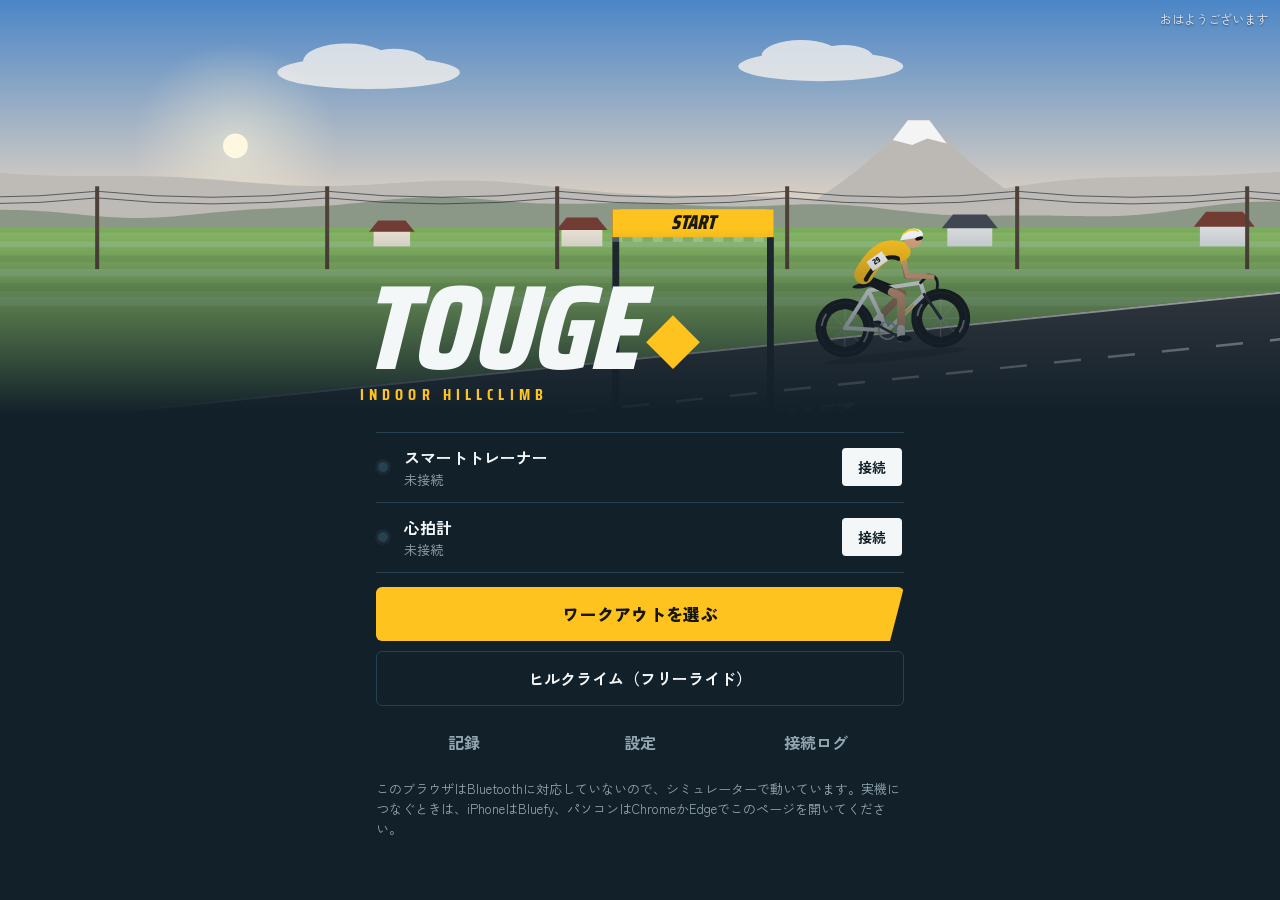
==== commit 13a05c7c: "TOUGEにリニューアル：ヒルクライム風の画面、いろいろな食べ物、完走証、PC大画面とキー操作 Co-Authored-By: Claude Opus 5.5 <noreply@anthropic.c" ====
--- a/index.html
+++ b/index.html
@@ -2,333 +2,390 @@
 <html lang="ja">
 <head>
 <meta charset="utf-8">
-<meta name="viewport" content="width=device-width, initial-scale=1, viewport-fit=cover, user-scalable=no">
-<meta name="theme-color" content="#22305A">
+<meta name="viewport" content="width=device-width, initial-scale=1, viewport-fit=cover">
+<meta name="theme-color" content="#12202A">
 <meta name="apple-mobile-web-app-capable" content="yes">
-<title>ローラー亭</title>
+<title>TOUGE</title>
 <link rel="preconnect" href="https://fonts.googleapis.com">
 <link rel="preconnect" href="https://fonts.gstatic.com" crossorigin>
-<link href="https://fonts.googleapis.com/css2?family=Dela+Gothic+One&family=Zen+Kaku+Gothic+New:wght@500;700;900&display=swap" rel="stylesheet">
+<link href="https://fonts.googleapis.com/css2?family=Saira+Condensed:wght@500;700;800&family=Zen+Kaku+Gothic+New:wght@500;700;900&display=swap" rel="stylesheet">
 <style>:root {
-  --kon: #22305A;
-  --kon-2: #34467E;
-  --kon-deep: #161F3D;
-  --shu: #D7262E;
-  --shu-dark: #A81B22;
-  --tile: #F3F4EF;
-  --grout: #DADBD2;
-  --yakime: #C98A2B;
-  --denpyo: #E4EDD9;
-  --denpyo-line: #B5C8A2;
-  --sumi: #1D1D1F;
-  --muted: #646a76;
-  --display: "Dela Gothic One", "Hiragino Sans", "Hiragino Kaku Gothic ProN", system-ui, sans-serif;
-  --body: "Zen Kaku Gothic New", "Hiragino Sans", "Hiragino Kaku Gothic ProN", system-ui, sans-serif;
+  --ink: #12202A;
+  --ink-2: #1A2D39;
+  --ink-3: #26414F;
+  --fog: #93A7B2;
+  --white: #F4F7F8;
+  --paper: #F1F3EF;
+  --sign: #FFC31F;
+  --sign-ink: #17150C;
+  --teal: #2FB3A6;
+  --hr: #FF5C61;
+  --num: "Saira Condensed", "Arial Narrow", system-ui, sans-serif;
+  --jp: "Zen Kaku Gothic New", "Hiragino Sans", "Yu Gothic UI", "Meiryo", system-ui, sans-serif;
   --sa-top: env(safe-area-inset-top, 0px);
   --sa-bot: env(safe-area-inset-bottom, 0px);
 }
 * { box-sizing: border-box; -webkit-tap-highlight-color: transparent; }
-html, body { margin: 0; height: 100%; background: var(--kon-deep); }
-body { font-family: var(--body); color: var(--sumi); font-size: 16px; line-height: 1.55; -webkit-text-size-adjust: 100%; overscroll-behavior: none; }
+html, body { margin: 0; height: 100%; background: var(--ink); }
+body { font-family: var(--jp); color: var(--white); font-size: 16px; line-height: 1.55; -webkit-text-size-adjust: 100%; overscroll-behavior: none; }
 button, input, textarea { font: inherit; color: inherit; }
 button { cursor: pointer; }
-:focus-visible { outline: 3px solid #F2B705; outline-offset: 2px; }
+:focus-visible { outline: 3px solid var(--sign); outline-offset: 2px; }
 [hidden] { display: none !important; }
+.num { font-family: var(--num); font-style: italic; }
 
 #app { position: fixed; inset: 0; overflow: hidden; }
-.view { position: absolute; inset: 0; display: flex; flex-direction: column; }
-.tiled {
-  background-color: var(--tile);
-  background-image:
-    linear-gradient(var(--grout) 1px, transparent 1px),
-    linear-gradient(90deg, var(--grout) 1px, transparent 1px);
-  background-size: 28px 28px;
-  background-position: -1px -1px;
-}
-.scroll { flex: 1; overflow-y: auto; -webkit-overflow-scrolling: touch; padding-bottom: calc(24px + var(--sa-bot)); }
-.pad { padding: 16px; }
-
-/* ---------- noren (home header) ---------- */
-.noren { padding-top: var(--sa-top); background: var(--kon); }
-.noren .panels { display: flex; gap: 5px; padding: 10px 10px 0; background: var(--kon); }
-.noren .panels span {
-  flex: 1; height: 88px; display: grid; place-items: center;
-  background: var(--kon); color: #fff; font-family: var(--display); font-size: 40px; line-height: 1;
-  border-left: 1px solid rgba(255,255,255,0.08); border-right: 1px solid rgba(0,0,0,0.25);
-  transform-origin: top center; animation: sway 2.6s ease-in-out 1 both;
-}
-.noren .panels span:nth-child(2) { animation-delay: .08s; }
-.noren .panels span:nth-child(3) { animation-delay: .16s; }
-.noren .panels span:nth-child(4) { animation-delay: .24s; }
-.noren .panels span:nth-child(5) { animation-delay: .32s; }
-.noren { box-shadow: 0 6px 0 -1px var(--kon-deep); }
-@keyframes sway { 0% { transform: skewX(0); } 20% { transform: skewX(-5deg); } 45% { transform: skewX(3deg); } 70% { transform: skewX(-1.2deg); } 100% { transform: skewX(0); } }
-@media (prefers-reduced-motion: reduce) { .noren .panels span { animation: none; } }
-
-.window { position: relative; height: 170px; margin: 14px 16px 0; border: 6px solid #4A3424; border-radius: 4px; background: #000; overflow: hidden; }
-.window canvas { width: 100%; height: 100%; display: block; }
-.window-sky-note { position: absolute; left: 8px; bottom: 6px; font-size: 12px; color: #fff; text-shadow: 0 1px 2px rgba(0,0,0,.6); }
+.view { position: absolute; inset: 0; display: flex; flex-direction: column; background: var(--ink); }
+.scroll { flex: 1; overflow-y: auto; -webkit-overflow-scrolling: touch; padding-bottom: calc(28px + var(--sa-bot)); }
+.col { width: 100%; max-width: 560px; margin: 0 auto; padding: 0 16px; }
+.col.wide { max-width: 760px; }
+.pad-y { padding-top: 16px; }
+
+/* ---------- home hero ---------- */
+.hero { position: relative; height: clamp(240px, 46vh, 460px); }
+.hero canvas { width: 100%; height: 100%; display: block; }
+.hero::after { content: ""; position: absolute; inset: auto 0 0 0; height: 45%; background: linear-gradient(to bottom, rgba(18,32,42,0), var(--ink)); pointer-events: none; }
+.brand { position: absolute; left: max(16px, calc(50% - 280px)); bottom: 6px; z-index: 1; }
+.logo { margin: 0; font-family: var(--num); font-style: italic; font-weight: 800; font-size: clamp(64px, 12vw, 120px); line-height: .82; letter-spacing: -0.01em; color: var(--white); }
+.logo::after { content: ""; display: inline-block; width: .32em; height: .32em; margin-left: .08em; background: var(--sign); transform: rotate(45deg) translateY(-.08em); }
+.tag { margin: 6px 0 0; font-family: var(--num); font-weight: 700; font-size: 16px; letter-spacing: .32em; color: var(--sign); }
+.hero-note { position: absolute; right: 12px; top: calc(10px + var(--sa-top)); font-size: 12px; color: rgba(255,255,255,.85); text-shadow: 0 1px 2px rgba(0,0,0,.5); }
 
 /* ---------- devices ---------- */
-.devices { display: grid; gap: 0; background: #fff; border: 1px solid var(--grout); margin-bottom: 14px; }
-.dev { display: grid; grid-template-columns: 32px 1fr auto; align-items: center; gap: 12px; padding: 12px 14px; }
-.dev + .dev { border-top: 1px solid var(--grout); }
-.dev-ico { width: 28px; height: 28px; color: var(--muted); }
-.dev.on .dev-ico { color: var(--shu); }
+.devices { margin: 18px 0 14px; border-top: 1px solid var(--ink-3); }
+.dev { display: grid; grid-template-columns: 14px 1fr auto; align-items: center; gap: 12px; padding: 12px 2px; border-bottom: 1px solid var(--ink-3); }
+.dot { width: 10px; height: 10px; border-radius: 50%; background: var(--ink-3); box-shadow: 0 0 0 3px rgba(255,255,255,.04); }
+.dev.on .dot { background: var(--teal); box-shadow: 0 0 0 4px rgba(47,179,166,.2); }
+.dev.wait .dot { background: var(--sign); animation: blink 1s infinite; }
+@keyframes blink { 50% { opacity: .3; } }
 .dev-name { font-weight: 700; }
-.dev-status { font-size: 13px; color: var(--muted); }
-.dev.on .dev-status { color: #2E7D3A; }
-.dev.wait .dev-status { color: #B26A00; }
-
-.live-strip { display: grid; grid-template-columns: repeat(3, 1fr); background: var(--kon); color: #fff; margin: -6px 0 14px; }
-.live-strip div { padding: 8px 12px; display: flex; align-items: baseline; gap: 4px; }
-.live-strip b { font-family: var(--display); font-weight: 400; font-size: 24px; font-variant-numeric: tabular-nums; }
-.live-strip small { opacity: .7; }
+.dev-status { font-size: 13px; color: var(--fog); }
+.dev.on .dev-status { color: var(--teal); }
+
+.live-strip { display: grid; grid-template-columns: repeat(3, 1fr); margin: -4px 0 16px; }
+.live-strip div { display: flex; align-items: baseline; gap: 4px; }
+.live-strip b { font-family: var(--num); font-style: italic; font-weight: 800; font-size: 34px; font-variant-numeric: tabular-nums; }
+.live-strip small { color: var(--fog); }
 
 /* ---------- buttons ---------- */
-.btn { border: 0; border-radius: 10px; padding: 14px 18px; font-weight: 700; font-size: 16px; min-height: 48px; }
+.btn { border: 0; border-radius: 6px; padding: 14px 18px; font-weight: 700; font-size: 16px; min-height: 50px; }
 .btn.block { display: block; width: 100%; margin-bottom: 10px; }
-.btn.primary { background: var(--shu); color: #fff; font-family: var(--display); font-weight: 400; font-size: 19px; letter-spacing: .04em; box-shadow: 0 4px 0 var(--shu-dark); }
-.btn.primary:active { transform: translateY(2px); box-shadow: 0 2px 0 var(--shu-dark); }
-.btn.outline { background: #fff; color: var(--kon); border: 2px solid var(--kon); }
-.btn.ghost { background: transparent; color: var(--kon); }
-.btn.danger { color: var(--shu); }
-.btn.small { min-height: 38px; padding: 8px 14px; font-size: 14px; background: var(--kon); color: #fff; border-radius: 8px; }
-.btn.small.off { background: #fff; color: var(--kon); border: 1.5px solid var(--kon); }
+.btn.primary { background: var(--sign); color: var(--sign-ink); font-weight: 900; font-size: 17px; letter-spacing: .02em; clip-path: polygon(0 0, 100% 0, calc(100% - 14px) 100%, 0 100%); }
+.btn.primary:hover { filter: brightness(1.06); }
+.btn.outline { background: transparent; color: var(--white); border: 1.5px solid var(--ink-3); }
+.btn.outline:hover { border-color: var(--fog); }
+.btn.ghost { background: transparent; color: var(--white); }
+.btn.danger { color: var(--hr); }
+.btn.small { min-height: 38px; padding: 8px 16px; font-size: 14px; background: var(--white); color: var(--ink); border-radius: 4px; }
+.btn.small.off { background: transparent; color: var(--white); border: 1.5px solid var(--ink-3); }
 .row-btns { display: flex; flex-wrap: wrap; gap: 10px; margin-top: 4px; }
 .row-btns .btn { flex: 1 1 auto; }
 .file-btn { position: relative; display: inline-flex; align-items: center; justify-content: center; overflow: hidden; }
-.file-btn input { position: absolute; inset: 0; opacity: 0; }
-.sublinks { display: flex; gap: 0; margin-top: 8px; border-top: 1px solid var(--grout); }
-.sublinks button { flex: 1; background: none; border: 0; padding: 14px 0; color: var(--kon); font-weight: 700; }
-.sublinks button + button { border-left: 1px solid var(--grout); }
-.note { font-size: 13px; color: var(--muted); margin: 10px 0; }
-.chip { border: 1.5px solid var(--kon); background: #fff; color: var(--kon); border-radius: 999px; padding: 6px 12px; font-size: 14px; font-weight: 700; }
+.file-btn input { position: absolute; inset: 0; opacity: 0; cursor: pointer; }
+.sublinks { display: flex; margin-top: 10px; }
+.sublinks button { flex: 1; background: none; border: 0; padding: 14px 0; color: var(--fog); font-weight: 700; }
+.sublinks button:hover { color: var(--white); }
+.note { font-size: 13px; color: var(--fog); margin: 10px 0; }
+.chip { border: 1.5px solid var(--ink-3); background: transparent; color: var(--white); border-radius: 999px; padding: 6px 14px; font-size: 14px; font-weight: 700; }
 
 /* ---------- top bar ---------- */
-.bar { display: grid; grid-template-columns: 56px 1fr 72px; align-items: center; background: var(--kon); color: #fff; padding-top: var(--sa-top); min-height: calc(52px + var(--sa-top)); }
-.bar h1 { margin: 0; font-family: var(--display); font-weight: 400; font-size: 18px; text-align: center; white-space: nowrap; overflow: hidden; text-overflow: ellipsis; }
-.bar .back { background: none; border: 0; color: #fff; font-size: 34px; line-height: 1; height: 52px; }
-.bar-act { background: none; border: 0; color: #fff; font-weight: 700; height: 52px; }
-.h2 { font-family: var(--display); font-weight: 400; font-size: 18px; margin: 26px 0 4px; color: var(--kon); }
-
-/* ---------- menu list (workouts / history) ---------- */
-.menu { list-style: none; margin: 0; padding: 0; background: #fff; }
-.menu li { border-bottom: 1px solid var(--grout); }
-.menu button.item { display: block; width: 100%; text-align: left; background: none; border: 0; padding: 14px 16px 12px; }
-.item-name { font-family: var(--display); font-size: 18px; line-height: 1.35; color: var(--sumi); }
-.item-meta { font-size: 13px; color: var(--muted); margin-top: 2px; display: flex; gap: 14px; flex-wrap: wrap; }
-.item-meta .food-meta { color: var(--yakime); font-weight: 700; }
-.mini { display: flex; align-items: flex-end; height: 26px; gap: 1px; margin-top: 8px; }
+.bar { display: grid; grid-template-columns: 56px 1fr 72px; align-items: center; background: var(--ink); border-bottom: 1px solid var(--ink-3); padding-top: var(--sa-top); min-height: calc(54px + var(--sa-top)); }
+.bar h1 { margin: 0; font-weight: 900; font-size: 17px; text-align: center; white-space: nowrap; overflow: hidden; text-overflow: ellipsis; }
+.bar .back { background: none; border: 0; color: var(--white); font-size: 34px; line-height: 1; height: 54px; }
+.bar-act { background: none; border: 0; color: var(--sign); font-weight: 900; height: 54px; }
+.h2 { font-weight: 900; font-size: 16px; margin: 28px 0 4px; }
+
+/* ---------- lists ---------- */
+.menu { list-style: none; margin: 0; padding: 0; }
+.menu li { border-bottom: 1px solid var(--ink-3); }
+.menu button.item { display: block; width: 100%; text-align: left; background: none; border: 0; padding: 16px 2px 14px; }
+.menu button.item:hover .item-name { color: var(--sign); }
+.item-name { font-weight: 900; font-size: 18px; line-height: 1.35; }
+.item-meta { font-size: 13px; color: var(--fog); margin-top: 2px; display: flex; gap: 14px; flex-wrap: wrap; font-variant-numeric: tabular-nums; }
+.item-meta .food-meta { color: var(--sign); }
+.mini { display: flex; align-items: flex-end; height: 26px; gap: 1px; margin-top: 10px; }
 .mini i { display: block; }
-.menu .section-head { padding: 14px 16px 6px; font-size: 13px; color: var(--muted); font-weight: 700; background: var(--tile); }
-.empty { padding: 28px 16px; color: var(--muted); text-align: center; background: var(--tile); }
+.menu .section-head { padding: 22px 2px 6px; font-size: 13px; color: var(--fog); font-weight: 700; border-bottom: 1px solid var(--ink-3); }
+.empty { padding: 28px 2px; color: var(--fog); }
 
 /* ---------- workout detail / editor ---------- */
-.desc { margin: 0 0 12px; }
-canvas.profile { width: 100%; height: 150px; display: block; background: #fff; border: 1px solid var(--grout); }
-.facts { display: grid; grid-template-columns: repeat(3, 1fr); margin: 12px 0; background: #fff; border: 1px solid var(--grout); }
-.facts div { padding: 10px 12px; }
-.facts div + div { border-left: 1px solid var(--grout); }
-.facts dt { font-size: 12px; color: var(--muted); }
-.facts dd { margin: 0; font-family: var(--display); font-size: 20px; font-variant-numeric: tabular-nums; }
-.steps { margin: 0 0 16px; padding: 0; list-style: none; background: #fff; border: 1px solid var(--grout); }
-.steps li { display: grid; grid-template-columns: 6px 1fr auto; gap: 10px; align-items: center; padding: 8px 12px 8px 0; font-size: 14px; }
-.steps li + li { border-top: 1px solid var(--grout); }
-.steps li i { align-self: stretch; }
-.steps li span:last-child { color: var(--muted); font-variant-numeric: tabular-nums; }
-
-.field { display: grid; grid-template-columns: 1fr auto auto; align-items: center; gap: 8px; background: #fff; border: 1px solid var(--grout); padding: 8px 12px; margin-bottom: -1px; }
+.desc { margin: 0 0 14px; color: #D3DDE2; }
+canvas.profile { width: 100%; height: 160px; display: block; background: var(--ink-2); border-radius: 4px; }
+.facts { display: grid; grid-template-columns: repeat(3, 1fr); margin: 14px 0; }
+.facts div { padding: 4px 0; }
+.facts dt { font-size: 12px; color: var(--fog); }
+.facts dd { margin: 0; font-family: var(--num); font-style: italic; font-weight: 800; font-size: 28px; line-height: 1.1; }
+.steps { margin: 0 0 18px; padding: 0; list-style: none; border-top: 1px solid var(--ink-3); }
+.steps li { display: grid; grid-template-columns: 4px 1fr auto; gap: 12px; align-items: center; padding: 9px 2px 9px 0; font-size: 14px; border-bottom: 1px solid var(--ink-3); }
+.steps li i { align-self: stretch; border-radius: 2px; }
+.steps li span:last-child { color: var(--fog); font-variant-numeric: tabular-nums; }
+
+.field { display: grid; grid-template-columns: 1fr auto auto; align-items: center; gap: 8px; padding: 10px 2px; border-bottom: 1px solid var(--ink-3); }
 .field > span { font-weight: 700; font-size: 15px; }
-.field input, .field textarea { border: 0; background: var(--tile); border-radius: 6px; padding: 8px 10px; font-size: 16px; width: 120px; text-align: right; }
+.field input, .field textarea { border: 1px solid var(--ink-3); background: var(--ink-2); border-radius: 4px; padding: 8px 10px; font-size: 16px; width: 120px; text-align: right; }
 .field input[type=text], .field textarea { width: 100%; text-align: left; grid-column: 1 / -1; }
-.field i { font-style: normal; color: var(--muted); font-size: 14px; width: 30px; }
-.switch { display: flex; justify-content: space-between; align-items: center; gap: 12px; background: #fff; border: 1px solid var(--grout); padding: 12px; margin-bottom: -1px; font-weight: 700; font-size: 15px; }
-.switch input { width: 24px; height: 24px; accent-color: var(--shu); }
-.form { margin-bottom: 8px; }
-.ed-sum { font-size: 14px; color: var(--muted); margin: 8px 0; }
+.field i { font-style: normal; color: var(--fog); font-size: 14px; width: 30px; }
+.switch { display: flex; justify-content: space-between; align-items: center; gap: 12px; padding: 13px 2px; border-bottom: 1px solid var(--ink-3); font-weight: 700; font-size: 15px; }
+.switch input { width: 22px; height: 22px; accent-color: var(--sign); }
+.ed-sum { font-size: 14px; color: var(--fog); margin: 8px 0; }
 .blocks { list-style: none; margin: 0 0 10px; padding: 0; }
-.blk { background: #fff; border: 1px solid var(--grout); border-left: 6px solid var(--kon); padding: 10px 10px 10px 12px; margin-bottom: 8px; }
+.blk { background: var(--ink-2); border-left: 4px solid var(--fog); padding: 10px 10px 12px 12px; margin-bottom: 8px; border-radius: 0 4px 4px 0; }
 .blk-head { display: flex; align-items: center; gap: 6px; margin-bottom: 6px; }
 .blk-head b { flex: 1; font-size: 15px; }
-.blk-head button { width: 34px; height: 34px; border: 1px solid var(--grout); background: var(--tile); border-radius: 6px; font-size: 15px; }
+.blk-head button { width: 34px; height: 34px; border: 1px solid var(--ink-3); background: transparent; border-radius: 4px; font-size: 15px; }
 .blk-row { display: flex; flex-wrap: wrap; gap: 6px 12px; align-items: center; font-size: 14px; }
 .blk-row label { display: inline-flex; align-items: center; gap: 4px; }
-.blk-row input { width: 58px; border: 1px solid var(--grout); border-radius: 6px; padding: 6px; text-align: right; font-size: 16px; background: var(--tile); }
+.blk-row input { width: 60px; border: 1px solid var(--ink-3); border-radius: 4px; padding: 6px; text-align: right; font-size: 16px; background: var(--ink); }
 .add-row { display: flex; flex-wrap: wrap; gap: 8px; margin: 4px 0 16px; }
 
-/* ---------- ride ---------- */
-.ride { background: var(--kon-deep); color: #fff; display: grid; grid-template-rows: 44% 1fr; }
+/* ---------- ride: phone portrait ---------- */
+.ride { display: grid; grid-template-rows: 46% 1fr; }
 .stage { position: relative; overflow: hidden; }
-.stage canvas { width: 100%; height: 100%; display: block; }
-.stage-top { position: absolute; top: calc(8px + var(--sa-top)); left: 10px; right: 10px; display: flex; justify-content: space-between; align-items: center; pointer-events: none; }
-.clock { font-family: var(--display); font-size: 26px; text-shadow: 0 2px 0 rgba(0,0,0,.35); font-variant-numeric: tabular-nums; }
-.world-chip { display: inline-flex; align-items: center; gap: 6px; background: rgba(22,31,61,.72); padding: 4px 10px 4px 8px; border-radius: 999px; font-size: 13px; font-weight: 700; }
-.world-chip i { width: 10px; height: 10px; border-radius: 50%; background: #8E9AAF; }
-.start-hint, .pause-badge { position: absolute; left: 50%; top: 50%; transform: translate(-50%, -50%); background: rgba(22,31,61,.85); padding: 10px 18px; border-radius: 10px; font-weight: 700; white-space: nowrap; }
-.pause-badge { background: rgba(215,38,46,.92); }
-
-.hud { display: grid; grid-template-columns: repeat(4, 1fr); grid-auto-rows: min-content; gap: 1px; background: var(--kon-2); overflow-y: auto; padding-bottom: var(--sa-bot); align-content: start; }
-.hud > * { background: var(--kon); }
-.m { padding: 6px 10px 8px; display: flex; flex-wrap: wrap; align-items: baseline; column-gap: 4px; min-width: 0; }
-.m label { width: 100%; font-size: 11px; opacity: .7; }
-.m b { font-family: var(--display); font-weight: 400; font-size: 26px; line-height: 1.1; font-variant-numeric: tabular-nums; }
-.m small { font-size: 11px; opacity: .7; }
-.m.power { grid-column: 1 / -1; display: grid; grid-template-columns: auto auto 1fr; align-items: end; border-left: 8px solid #8E9AAF; padding-left: 12px; }
+.stage canvas#ride-scene { width: 100%; height: 100%; display: block; }
+.course-card { position: absolute; left: 10px; top: calc(10px + var(--sa-top)); width: min(46vw, 300px); background: rgba(18,32,42,.78); backdrop-filter: blur(6px); -webkit-backdrop-filter: blur(6px); border-radius: 6px; padding: 7px 10px 6px; }
+.cc-top, .cc-bot { display: flex; justify-content: space-between; align-items: baseline; gap: 8px; }
+.cc-stage { font-weight: 900; font-size: 13px; }
+.cc-top b { font-family: var(--num); font-style: italic; font-weight: 700; font-size: 14px; color: var(--sign); white-space: nowrap; }
+.cc-bot { font-size: 11px; color: var(--fog); font-variant-numeric: tabular-nums; }
+#r-course { width: 100%; height: 34px; display: block; margin: 3px 0 2px; }
+.clock-box { position: absolute; right: 10px; top: calc(8px + var(--sa-top)); text-align: right; }
+.clock { font-family: var(--num); font-style: italic; font-weight: 800; font-size: 34px; line-height: 1; text-shadow: 0 2px 8px rgba(0,0,0,.35); font-variant-numeric: tabular-nums; }
+.fs-btn { display: none; margin-top: 6px; background: rgba(18,32,42,.7); border: 1px solid rgba(255,255,255,.25); border-radius: 4px; color: var(--white); font-size: 12px; padding: 4px 10px; }
+.start-hint, .pause-badge { position: absolute; left: 50%; top: 52%; transform: translate(-50%, -50%); background: rgba(18,32,42,.86); padding: 10px 20px; border-radius: 6px; font-weight: 900; white-space: nowrap; border-left: 4px solid var(--sign); }
+.pause-badge { border-left-color: var(--hr); }
+
+.hud { display: grid; grid-template-columns: repeat(4, 1fr); grid-auto-rows: min-content; align-content: start; gap: 0; background: var(--ink); overflow-y: auto; padding-bottom: var(--sa-bot); }
+.m { padding: 6px 10px 8px; display: flex; flex-wrap: wrap; align-items: baseline; column-gap: 3px; min-width: 0; border-bottom: 1px solid var(--ink-3); }
+.m + .m:not(.power) { border-left: 1px solid var(--ink-3); }
+.m.power + .m { border-left: 0; }
+.m label { width: 100%; font-size: 11px; color: var(--fog); font-weight: 700; }
+.m b { font-family: var(--num); font-style: italic; font-weight: 800; font-size: 30px; line-height: 1.05; font-variant-numeric: tabular-nums; }
+.m small { font-size: 11px; color: var(--fog); }
+.m-hr b { color: var(--hr); }
+.m.power { grid-column: 1 / -1; display: grid; grid-template-columns: auto auto 1fr; align-items: end; padding: 8px 14px 10px; position: relative; }
+.m.power::before { content: ""; position: absolute; left: 0; top: 10px; bottom: 10px; width: 5px; background: var(--zc, var(--fog)); }
 .m.power label { grid-column: 1 / -1; }
-.m.power b { font-size: 64px; line-height: .95; }
-.m.power small { font-size: 16px; margin-left: 4px; }
-.m.power em { font-style: normal; justify-self: end; text-align: right; font-size: 14px; line-height: 1.3; opacity: .9; }
-.m.power em b { font-size: 26px; display: block; }
-.stepinfo { grid-column: 1 / -1; padding: 6px 12px; font-size: 14px; display: flex; justify-content: space-between; gap: 8px; }
-.stepinfo b { font-family: var(--display); font-weight: 400; font-size: 20px; font-variant-numeric: tabular-nums; }
-canvas.strip { grid-column: 1 / -1; width: 100%; height: 56px; display: block; }
-.food { grid-column: 1 / -1; display: grid; grid-template-columns: auto 1fr; gap: 12px; align-items: center; padding: 8px 12px; background: var(--kon-deep) !important; }
-.food-now { display: flex; align-items: baseline; gap: 6px; }
-.food-e { font-size: 26px; }
-.food-now b { font-family: var(--display); font-weight: 400; font-size: 24px; color: #F6C66B; }
-.food-now span:last-child { font-size: 13px; opacity: .75; margin-left: 4px; }
-.food-next { font-size: 12px; opacity: .85; }
-.food-bar { height: 6px; background: rgba(255,255,255,.15); border-radius: 3px; overflow: hidden; margin-bottom: 3px; }
-.food-bar i { display: block; height: 100%; width: 0; background: var(--yakime); transition: width .8s; }
+.m.power b { font-size: 76px; line-height: .9; }
+.m.power small { font-size: 18px; margin-left: 4px; }
+.m.power em { font-style: normal; justify-self: end; text-align: right; font-size: 12px; line-height: 1.3; color: var(--fog); font-weight: 700; }
+.m.power em b { font-size: 34px; display: block; color: var(--sign); }
+.stepinfo { grid-column: 1 / -1; padding: 8px 12px; font-size: 13px; display: flex; justify-content: space-between; gap: 8px; color: #D3DDE2; }
+.stepinfo b { font-family: var(--num); font-style: italic; font-weight: 800; font-size: 22px; color: var(--white); font-variant-numeric: tabular-nums; }
+canvas.strip { grid-column: 1 / -1; width: 100%; height: 54px; display: block; }
+.food { grid-column: 1 / -1; padding: 9px 12px 10px; border-top: 1px solid var(--ink-3); border-bottom: 1px solid var(--ink-3); }
+.food-now { display: flex; align-items: center; gap: 10px; }
+.food-e { font-size: 30px; line-height: 1; font-family: system-ui, "Apple Color Emoji", "Segoe UI Emoji", sans-serif; }
+.food-now b { display: block; font-size: 16px; font-weight: 900; }
+.food-now span { font-size: 12px; color: var(--fog); font-variant-numeric: tabular-nums; }
+.food-bar { height: 4px; background: var(--ink-3); border-radius: 2px; overflow: hidden; margin-top: 8px; }
+.food-bar i { display: block; height: 100%; width: 0; background: var(--sign); transition: width .9s; }
 .controls { grid-column: 1 / -1; display: grid; gap: 8px; padding: 10px 12px; }
 .crow { display: flex; gap: 8px; }
 .crow > * { flex: 1 1 0; min-width: 0; }
-.controls button { min-height: 48px; border-radius: 10px; border: 1.5px solid rgba(255,255,255,.35); background: var(--kon-2); color: #fff; font-weight: 700; font-size: 15px; white-space: nowrap; padding: 0 4px; }
-.controls button.on { background: #F2B705; color: var(--kon-deep); border-color: #F2B705; }
-.controls button.end { background: var(--shu); border-color: var(--shu); }
-.controls .val { display: flex; flex-direction: column; align-items: center; justify-content: center; font-family: var(--display); font-size: 20px; line-height: 1.1; background: transparent; }
-.controls .val small { font-family: var(--body); font-size: 11px; opacity: .7; font-weight: 700; }
-.simbar { grid-column: 1 / -1; display: flex; gap: 8px; align-items: center; padding: 8px 12px; font-size: 13px; background: #2a1d3d !important; }
-.simbar button { border: 1px solid rgba(255,255,255,.4); background: transparent; color: #fff; border-radius: 6px; padding: 6px 10px; }
-
+.controls button { min-height: 48px; border-radius: 6px; border: 1.5px solid var(--ink-3); background: var(--ink-2); color: var(--white); font-weight: 700; font-size: 15px; white-space: nowrap; padding: 0 4px; }
+.controls button:hover { border-color: var(--fog); }
+.controls button.on { background: var(--sign); color: var(--sign-ink); border-color: var(--sign); }
+.controls button.end { background: var(--hr); border-color: var(--hr); color: #fff; }
+.controls .val { display: flex; flex-direction: column; align-items: center; justify-content: center; font-family: var(--num); font-style: italic; font-weight: 800; font-size: 22px; line-height: 1.05; }
+.controls .val small { font-family: var(--jp); font-style: normal; font-size: 11px; color: var(--fog); font-weight: 700; }
+.keys { display: none; font-size: 11px; color: var(--fog); text-align: right; }
+.simbar { grid-column: 1 / -1; display: flex; gap: 8px; align-items: center; padding: 8px 12px; font-size: 13px; background: #2A2340; }
+.simbar button { border: 1px solid rgba(255,255,255,.4); background: transparent; color: #fff; border-radius: 4px; padding: 6px 10px; }
+
+/* ---------- ride: phone landscape ---------- */
 @media (orientation: landscape) and (max-height: 520px) {
   .ride { grid-template-rows: 1fr; grid-template-columns: 1fr minmax(340px, 42%); }
-  .stage-top { top: 8px; }
+  .course-card { top: 8px; }
+  .clock-box { top: 6px; }
   .m { padding: 3px 8px 5px; }
   .m label { font-size: 10px; }
-  .m b { font-size: 20px; }
-  .m.power b { font-size: 44px; }
-  .m.power em b { font-size: 20px; }
-  .stepinfo { padding: 3px 10px; font-size: 12px; }
-  .stepinfo b { font-size: 16px; }
+  .m b { font-size: 22px; }
+  .m.power b { font-size: 48px; }
+  .m.power em b { font-size: 22px; }
+  .stepinfo { padding: 4px 10px; font-size: 12px; }
+  .stepinfo b { font-size: 17px; }
   canvas.strip { height: 34px; }
-  .food { padding: 4px 10px; }
-  .food-e { font-size: 18px; }
-  .food-now b { font-size: 18px; }
+  .food { padding: 5px 10px 6px; }
+  .food-e { font-size: 22px; }
+  .food-now b { font-size: 14px; }
   .controls { padding: 6px 8px; gap: 6px; }
   .crow { gap: 6px; }
   .controls button { min-height: 38px; font-size: 13px; }
-  .controls .val { font-size: 16px; }
+  .controls .val { font-size: 17px; }
 }
 
-/* ---------- receipt ---------- */
-.receipt { background: var(--denpyo); border: 1px solid var(--denpyo-line); padding: 18px 16px 20px; position: relative; box-shadow: 0 2px 0 rgba(0,0,0,.06); }
-.receipt::before { content: ""; position: absolute; left: 0; right: 0; top: -1px; height: 6px; background: var(--shu); }
-.rc-head { display: flex; justify-content: space-between; align-items: baseline; border-bottom: 2px solid var(--shu); padding-bottom: 6px; margin-bottom: 10px; }
-.rc-head h2 { margin: 0; font-family: var(--display); font-weight: 400; color: var(--shu); font-size: 26px; letter-spacing: .2em; }
-.rc-head span { font-size: 13px; color: #4b5a40; }
-.rc-name { font-weight: 900; font-size: 17px; margin-bottom: 8px; }
-.rc-rows { display: grid; grid-template-columns: 1fr auto; margin: 0; }
-.rc-rows dt, .rc-rows dd { margin: 0; padding: 5px 0; border-bottom: 1px dashed var(--denpyo-line); font-size: 15px; }
-.rc-rows dd { text-align: right; font-variant-numeric: tabular-nums; font-weight: 700; }
-.rc-food { margin: 14px 0 6px; padding: 12px; background: #fff; border: 1px solid var(--denpyo-line); }
-.rc-food h3 { margin: 0 0 6px; font-size: 14px; color: #4b5a40; }
-.rc-food .total { font-family: var(--display); font-size: 30px; color: var(--sumi); }
-.rc-food .total small { font-family: var(--body); font-size: 14px; font-weight: 700; margin-left: 4px; }
-.rc-food ul { list-style: none; margin: 8px 0 0; padding: 0; }
-.rc-food li { display: flex; justify-content: space-between; padding: 3px 0; font-size: 16px; }
-.rc-food .emojis { font-size: 22px; letter-spacing: 2px; margin-top: 6px; word-break: break-all; }
-.rc-chart { width: 100%; height: 160px; display: block; background: #fff; border: 1px solid var(--denpyo-line); margin-top: 12px; }
-.rc-ftp { margin-top: 12px; padding: 12px; background: #FFF7DE; border: 1px solid #E5C96B; }
-.rc-ftp b { font-family: var(--display); font-size: 26px; }
+/* ---------- ride: monitor (PC) — broadcast-style overlay ---------- */
+@media (min-width: 1000px) and (min-height: 560px) {
+  .ride { display: block; }
+  .stage { position: absolute; inset: 0; }
+  .course-card { left: 28px; top: 24px; width: 360px; padding: 12px 16px 10px; }
+  .cc-stage { font-size: 18px; }
+  .cc-top b { font-size: 22px; }
+  .cc-bot { font-size: 13px; }
+  #r-course { height: 52px; }
+  .clock-box { right: 28px; top: 20px; }
+  .clock { font-size: 64px; }
+  .fs-btn { display: inline-block; }
+  .start-hint, .pause-badge { font-size: 22px; padding: 14px 28px; }
+  .hud {
+    position: absolute; left: 28px; right: 28px; bottom: 24px; overflow: visible;
+    background: rgba(18,32,42,.84); backdrop-filter: blur(10px); -webkit-backdrop-filter: blur(10px); border-radius: 10px;
+    grid-template-columns: minmax(300px, 1.5fr) repeat(4, minmax(100px, .7fr)) minmax(300px, 1.4fr);
+    grid-template-areas: "power hr cad spd dist food" "step step step step step ctrl" "strip strip strip strip strip ctrl";
+  }
+  .m { border-bottom: 0; padding: 12px 16px; align-content: center; }
+  .m.power { grid-area: power; border-right: 1px solid var(--ink-3); }
+  .m-hr { grid-area: hr; } .m-cad { grid-area: cad; } .m-spd { grid-area: spd; } .m-dist { grid-area: dist; }
+  .m + .m:not(.power) { border-left: 1px solid var(--ink-3); }
+  .m.power + .m { border-left: 0; }
+  .m label { font-size: 13px; }
+  .m b { font-size: 46px; }
+  .m small { font-size: 14px; }
+  .m.power b { font-size: 108px; }
+  .m.power small { font-size: 24px; }
+  .m.power em { font-size: 14px; }
+  .m.power em b { font-size: 46px; }
+  .food { grid-area: food; border: 0; border-left: 1px solid var(--ink-3); padding: 14px 18px; display: flex; flex-direction: column; justify-content: center; }
+  .food-e { font-size: 44px; }
+  .food-now b { font-size: 20px; }
+  .food-now span { font-size: 14px; }
+  .stepinfo { grid-area: step; border-top: 1px solid var(--ink-3); font-size: 16px; padding: 8px 16px 2px; }
+  .stepinfo b { font-size: 30px; }
+  canvas.strip { grid-area: strip; height: 64px; padding: 0 16px 12px; }
+  .controls { grid-area: ctrl; border-top: 1px solid var(--ink-3); border-left: 1px solid var(--ink-3); padding: 10px 14px; align-content: center; }
+  .controls button { min-height: 44px; }
+  .keys { display: block; }
+  .simbar { position: absolute; left: 0; bottom: calc(100% + 8px); border-radius: 6px; }
+}
+
+/* ---------- finisher card ---------- */
+.finisher { background: var(--paper); color: #16212A; border-radius: 4px; padding: 22px 20px 20px; position: relative; overflow: hidden; }
+.finisher::before { content: ""; position: absolute; right: -60px; top: -60px; width: 180px; height: 180px; background: var(--sign); transform: rotate(45deg); }
+.fn-top { position: relative; display: flex; justify-content: space-between; align-items: flex-start; gap: 12px; }
+.fn-top > div:first-child { min-width: 0; }
+.fn-kicker { font-family: var(--num); font-weight: 700; letter-spacing: .22em; font-size: 12px; color: #5B6B75; }
+.fn-title { margin: 2px 0 0; font-family: var(--num); font-style: italic; font-weight: 800; font-size: clamp(38px, 11vw, 54px); line-height: .9; }
+.fn-bib { position: relative; z-index: 1; flex-shrink: 0; background: #fff; border: 2px solid #16212A; padding: 4px 10px 2px; text-align: center; transform: rotate(4deg); margin-top: 6px; }
+.fn-bib small { display: block; font-size: 10px; font-weight: 700; letter-spacing: .1em; }
+.fn-bib b { font-family: var(--num); font-weight: 800; font-size: clamp(26px, 7vw, 36px); line-height: 1; }
+.fn-name { position: relative; margin: 14px 0 2px; font-weight: 900; font-size: 18px; }
+.fn-date { font-size: 13px; color: #5B6B75; }
+.fn-time { display: flex; align-items: baseline; gap: 10px; margin: 16px 0 4px; }
+.fn-time b { font-family: var(--num); font-style: italic; font-weight: 800; font-size: 64px; line-height: .9; font-variant-numeric: tabular-nums; }
+.fn-time span { font-size: 13px; color: #5B6B75; font-weight: 700; }
+.fn-reach { font-size: 14px; font-weight: 700; margin-bottom: 14px; }
+.fn-reach em { font-style: normal; background: #16212A; color: var(--sign); padding: 1px 8px; border-radius: 2px; margin-right: 6px; }
+.fn-grid { display: grid; grid-template-columns: repeat(3, 1fr); border-top: 2px solid #16212A; }
+.fn-grid div { padding: 8px 0 8px; border-bottom: 1px solid #CDD3D0; }
+.fn-grid dt { font-size: 11px; color: #5B6B75; font-weight: 700; }
+.fn-grid dd { margin: 0; font-family: var(--num); font-style: italic; font-weight: 800; font-size: 26px; line-height: 1.1; font-variant-numeric: tabular-nums; }
+.fn-grid dd small { font-size: 13px; font-weight: 700; margin-left: 2px; }
+.fn-food { margin-top: 16px; padding: 14px; background: #16212A; color: var(--white); border-radius: 4px; }
+.fn-food h3 { margin: 0; font-size: 13px; color: var(--fog); font-weight: 700; }
+.fn-food .kc { font-family: var(--num); font-style: italic; font-weight: 800; font-size: 40px; line-height: 1.05; color: var(--sign); }
+.fn-food .kc small { font-family: var(--jp); font-style: normal; font-size: 14px; color: var(--white); margin-left: 4px; }
+.fn-food ul { list-style: none; margin: 8px 0 0; padding: 0; }
+.fn-food li { display: grid; grid-template-columns: 34px 1fr auto; align-items: center; padding: 5px 0; border-top: 1px solid var(--ink-3); font-weight: 700; }
+.fn-food li span:first-child { font-size: 24px; font-family: system-ui, "Apple Color Emoji", "Segoe UI Emoji", sans-serif; }
+.fn-food li span:last-child { color: var(--fog); font-size: 13px; font-variant-numeric: tabular-nums; }
+.fn-chart { width: 100%; height: 150px; display: block; margin-top: 14px; background: #fff; border: 1px solid #CDD3D0; border-radius: 2px; }
+.fn-ftp { margin-top: 14px; padding: 12px; background: #FFF3C4; border-left: 4px solid var(--sign); }
+.fn-ftp b { font-family: var(--num); font-style: italic; font-size: 30px; }
+.fn-ftp .btn.outline { color: #16212A; border-color: #16212A; }
 .sum-actions { margin-top: 16px; }
 
 /* ---------- toast / modal ---------- */
-.toast { position: fixed; left: 50%; top: calc(12px + var(--sa-top)); transform: translate(-50%, -140%); background: var(--sumi); color: #fff; padding: 10px 16px; border-radius: 999px; font-weight: 700; font-size: 14px; z-index: 50; transition: transform .25s; max-width: 92vw; text-align: center; }
+.toast { position: fixed; left: 50%; top: calc(12px + var(--sa-top)); transform: translate(-50%, -160%); background: var(--white); color: var(--ink); padding: 10px 18px; border-radius: 4px; font-weight: 900; font-size: 14px; z-index: 50; transition: transform .25s; max-width: 92vw; text-align: center; border-left: 4px solid var(--sign); }
 .toast.show { transform: translate(-50%, 0); }
-.modal { position: fixed; inset: 0; background: rgba(10,14,30,.55); display: grid; place-items: center; z-index: 60; padding: 20px; }
-.modal-box { background: #fff; color: var(--sumi); width: 100%; max-width: 420px; border-radius: 12px; padding: 20px 18px 14px; border-top: 6px solid var(--shu); max-height: 86vh; overflow-y: auto; }
-.modal-box h3 { margin: 0 0 8px; font-family: var(--display); font-weight: 400; font-size: 20px; }
+.modal { position: fixed; inset: 0; background: rgba(6,12,18,.6); display: grid; place-items: center; z-index: 60; padding: 20px; }
+.modal-box { background: var(--ink-2); color: var(--white); width: 100%; max-width: 440px; border-radius: 8px; padding: 20px 18px 14px; border-top: 4px solid var(--sign); max-height: 86vh; overflow-y: auto; }
+.modal-box h3 { margin: 0 0 8px; font-weight: 900; font-size: 18px; }
 .modal-box ol { padding-left: 1.3em; margin: 8px 0; }
 .modal-box li { margin-bottom: 6px; }
-.modal-box a { color: var(--shu); font-weight: 700; }
+.modal-box a { color: var(--sign); font-weight: 700; }
 .modal-btns { display: flex; flex-direction: column; gap: 8px; margin-top: 14px; }
 .modal-btns .btn { width: 100%; }
-pre#log-pre { background: var(--kon-deep); color: #D8E1FF; padding: 12px; font-size: 12px; white-space: pre-wrap; word-break: break-all; min-height: 200px; }
+pre#log-pre { background: #0B151C; color: #CFE3EC; padding: 12px; font-size: 12px; white-space: pre-wrap; word-break: break-all; min-height: 200px; border-radius: 4px; }
+@media (prefers-reduced-motion: reduce) { .dev.wait .dot { animation: none; } .toast { transition: none; } }
 </style>
 </head>
 <body>
 <div id="app">
 
   <!-- ホーム -->
-  <section class="view tiled" id="v-home">
-    <header class="noren" aria-label="ローラー亭">
-      <div class="panels" aria-hidden="true"><span>ロ</span><span>ー</span><span>ラ</span><span>ー</span><span>亭</span></div>
-    </header>
-    <div class="window"><canvas id="home-scene"></canvas><div class="window-sky-note" id="home-note"></div></div>
-    <div class="pad">
-      <div class="devices">
-        <div class="dev" id="dev-trainer">
-          <svg class="dev-ico" viewBox="0 0 32 32" aria-hidden="true"><circle cx="16" cy="16" r="11" fill="none" stroke="currentColor" stroke-width="3"/><circle cx="16" cy="16" r="3" fill="currentColor"/><path d="M16 5v6M16 21v6M5 16h6M21 16h6" stroke="currentColor" stroke-width="2"/></svg>
-          <div class="dev-body"><div class="dev-name">スマートトレーナー</div><div class="dev-status" data-status>未接続</div></div>
-          <button class="btn small" data-act="connect-trainer">接続</button>
+  <section class="view" id="v-home">
+    <div class="scroll">
+      <header class="hero">
+        <canvas id="home-scene"></canvas>
+        <div class="brand">
+          <h1 class="logo">TOUGE</h1>
+          <p class="tag">INDOOR HILLCLIMB</p>
         </div>
-        <div class="dev" id="dev-hr">
-          <svg class="dev-ico" viewBox="0 0 32 32" aria-hidden="true"><path d="M16 27S4 19.5 4 11.5A6 6 0 0 1 16 8a6 6 0 0 1 12 3.5C28 19.5 16 27 16 27z" fill="currentColor"/></svg>
-          <div class="dev-body"><div class="dev-name">心拍計</div><div class="dev-status" data-status>未接続</div></div>
-          <button class="btn small" data-act="connect-hr">接続</button>
+        <div class="hero-note" id="home-note"></div>
+      </header>
+      <div class="col">
+        <div class="devices">
+          <div class="dev" id="dev-trainer">
+            <span class="dot" aria-hidden="true"></span>
+            <div class="dev-body"><div class="dev-name">スマートトレーナー</div><div class="dev-status" data-status>未接続</div></div>
+            <button class="btn small" data-act="connect-trainer">接続</button>
+          </div>
+          <div class="dev" id="dev-hr">
+            <span class="dot" aria-hidden="true"></span>
+            <div class="dev-body"><div class="dev-name">心拍計</div><div class="dev-status" data-status>未接続</div></div>
+            <button class="btn small" data-act="connect-hr">接続</button>
+          </div>
         </div>
+        <div class="live-strip" id="home-live" hidden>
+          <div><b data-live="power">0</b><small>W</small></div>
+          <div><b data-live="cadence">0</b><small>rpm</small></div>
+          <div><b data-live="hr">--</b><small>bpm</small></div>
+        </div>
+        <button class="btn primary block" data-go="workouts">ワークアウトを選ぶ</button>
+        <button class="btn outline block" data-act="free-ride">ヒルクライム（フリーライド）</button>
+        <nav class="sublinks">
+          <button data-go="history">記録</button>
+          <button data-go="settings">設定</button>
+          <button data-go="log">接続ログ</button>
+        </nav>
+        <p class="note" id="bt-note"></p>
       </div>
-      <div class="live-strip" id="home-live" hidden>
-        <div><b data-live="power">0</b><small>W</small></div>
-        <div><b data-live="cadence">0</b><small>rpm</small></div>
-        <div><b data-live="hr">--</b><small>bpm</small></div>
-      </div>
-      <button class="btn primary block" data-go="workouts">ワークアウトを選ぶ</button>
-      <button class="btn outline block" data-act="free-ride">フリーライド</button>
-      <nav class="sublinks">
-        <button data-go="history">記録</button>
-        <button data-go="settings">設定</button>
-        <button data-go="log">接続ログ</button>
-      </nav>
-      <p class="note" id="bt-note"></p>
     </div>
   </section>
 
   <!-- ワークアウト一覧 -->
-  <section class="view tiled" id="v-workouts" hidden>
+  <section class="view" id="v-workouts" hidden>
     <header class="bar"><button class="back" data-back aria-label="戻る">‹</button><h1>ワークアウト</h1><span></span></header>
-    <div class="scroll">
+    <div class="scroll"><div class="col wide">
       <ul class="menu" id="wk-list"></ul>
-      <div class="pad row-btns">
+      <div class="row-btns pad-y">
         <button class="btn outline" data-act="new-workout">新しく作る</button>
         <label class="btn outline file-btn">ZWOを読み込む<input type="file" accept=".zwo,.xml,text/xml,application/xml" id="zwo-input"></label>
       </div>
-    </div>
+    </div></div>
   </section>
 
   <!-- ワークアウト詳細 -->
-  <section class="view tiled" id="v-wdetail" hidden>
+  <section class="view" id="v-wdetail" hidden>
     <header class="bar"><button class="back" data-back aria-label="戻る">‹</button><h1 id="wd-title"></h1><span></span></header>
-    <div class="scroll pad">
+    <div class="scroll"><div class="col wide pad-y">
       <p class="desc" id="wd-desc"></p>
       <canvas class="profile" id="wd-profile"></canvas>
       <dl class="facts" id="wd-facts"></dl>
       <ol class="steps" id="wd-steps"></ol>
-      <button class="btn primary block" data-act="ride-workout">このワークアウトで乗る</button>
+      <button class="btn primary block" data-act="ride-workout">このワークアウトで走る</button>
       <div class="row-btns">
         <button class="btn outline" data-act="edit-workout" id="wd-edit">編集</button>
         <button class="btn outline" data-act="copy-workout">複製して編集</button>
         <button class="btn ghost danger" data-act="delete-workout" id="wd-del">削除</button>
       </div>
-    </div>
+    </div></div>
   </section>
 
   <!-- エディタ -->
-  <section class="view tiled" id="v-editor" hidden>
+  <section class="view" id="v-editor" hidden>
     <header class="bar"><button class="back" data-back aria-label="戻る">‹</button><h1>ワークアウトを編集</h1><button class="bar-act" data-act="save-workout">保存</button></header>
-    <div class="scroll pad">
+    <div class="scroll"><div class="col wide pad-y">
       <label class="field"><span>名前</span><input type="text" id="ed-name" maxlength="40"></label>
       <canvas class="profile" id="ed-profile"></canvas>
       <p class="ed-sum" id="ed-sum"></p>
@@ -340,77 +397,82 @@
         <button class="chip" data-add="free">＋自由走</button>
       </div>
       <label class="field"><span>メモ</span><textarea id="ed-desc" rows="2" maxlength="300"></textarea></label>
-    </div>
+    </div></div>
   </section>
 
   <!-- 走行 -->
   <section class="view ride" id="v-ride" hidden>
     <div class="stage">
       <canvas id="ride-scene"></canvas>
-      <div class="stage-top">
-        <div class="clock" id="r-clock">0:00</div>
-        <div class="world-chip" id="r-world"><i></i><span>公園</span></div>
+      <div class="course-card">
+        <div class="cc-top"><span class="cc-stage" id="r-stage">麓の町</span><b id="r-remain"></b></div>
+        <canvas id="r-course"></canvas>
+        <div class="cc-bot"><span id="r-elev">標高 +0 m</span><span id="r-grade">勾配 0.0%</span></div>
       </div>
+      <div class="clock-box"><div class="clock" id="r-clock">0:00</div><button class="fs-btn" data-ract="fullscreen" title="全画面（F）">全画面</button></div>
       <div class="start-hint" id="r-start">ペダルを回すとスタート</div>
       <div class="pause-badge" id="r-paused" hidden>一時停止中</div>
     </div>
     <div class="hud">
       <div class="m power" id="m-power"><label>パワー</label><b data-r="power">0</b><small>W</small><em id="r-target"></em></div>
-      <div class="m"><label>心拍</label><b data-r="hr">--</b><small>bpm</small></div>
-      <div class="m"><label>ケイデンス</label><b data-r="cadence">0</b><small>rpm</small></div>
-      <div class="m"><label>速度</label><b data-r="speed">0.0</b><small>km/h</small></div>
-      <div class="m"><label>距離</label><b data-r="dist">0.00</b><small>km</small></div>
+      <div class="m m-hr"><label>心拍</label><b data-r="hr">--</b><small>bpm</small></div>
+      <div class="m m-cad"><label>ケイデンス</label><b data-r="cadence">0</b><small>rpm</small></div>
+      <div class="m m-spd"><label>速度</label><b data-r="speed">0.0</b><small>km/h</small></div>
+      <div class="m m-dist"><label>距離</label><b data-r="dist">0.00</b><small>km</small></div>
       <div class="stepinfo" id="r-step"></div>
       <canvas class="strip" id="r-strip"></canvas>
       <div class="food" id="r-food">
-        <div class="food-now"><span class="food-e">🥟</span><b id="r-gyoza">×0</b><span id="r-kcal">0 kcal</span></div>
-        <div class="food-next"><div class="food-bar"><i id="r-foodbar"></i></div><span id="r-foodnext"></span></div>
+        <div class="food-now"><span class="food-e" id="r-food-e">🔥</span><div><b id="r-food-t">まだこれから</b><span id="r-kcal">0 kcal</span></div></div>
+        <div class="food-bar"><i id="r-foodbar"></i></div>
       </div>
       <div class="controls" id="r-controls"></div>
       <div class="simbar" id="r-sim" hidden></div>
     </div>
   </section>
 
-  <!-- お会計（サマリー） -->
-  <section class="view tiled" id="v-summary" hidden>
-    <header class="bar"><button class="back" data-back aria-label="戻る">‹</button><h1>お会計</h1><span></span></header>
-    <div class="scroll pad" id="sum-body"></div>
+  <!-- 完走証 -->
+  <section class="view" id="v-summary" hidden>
+    <header class="bar"><button class="back" data-back aria-label="戻る">‹</button><h1>リザルト</h1><span></span></header>
+    <div class="scroll"><div class="col pad-y" id="sum-body"></div></div>
   </section>
 
   <!-- 記録 -->
-  <section class="view tiled" id="v-history" hidden>
+  <section class="view" id="v-history" hidden>
     <header class="bar"><button class="back" data-back aria-label="戻る">‹</button><h1>記録</h1><span></span></header>
-    <div class="scroll"><ul class="menu" id="hist-list"></ul></div>
+    <div class="scroll"><div class="col wide"><ul class="menu" id="hist-list"></ul></div></div>
   </section>
 
   <!-- 設定 -->
-  <section class="view tiled" id="v-settings" hidden>
+  <section class="view" id="v-settings" hidden>
     <header class="bar"><button class="back" data-back aria-label="戻る">‹</button><h1>設定</h1><span></span></header>
-    <div class="scroll pad">
+    <div class="scroll"><div class="col pad-y">
       <div class="form">
         <label class="field"><span>FTP</span><input type="number" inputmode="numeric" id="s-ftp" min="50" max="600"><i>W</i></label>
         <label class="field"><span>体重</span><input type="number" inputmode="decimal" id="s-weight" min="20" max="200" step="0.1"><i>kg</i></label>
         <label class="field"><span>自転車の重さ</span><input type="number" inputmode="decimal" id="s-bike" min="3" max="30" step="0.1"><i>kg</i></label>
         <label class="field"><span>最大心拍</span><input type="number" inputmode="numeric" id="s-maxhr" min="100" max="230"><i>bpm</i></label>
+        <label class="field"><span>ゼッケン番号</span><input type="number" inputmode="numeric" id="s-bib" min="1" max="9999"><i></i></label>
         <label class="switch"><span>止まったら自動で一時停止</span><input type="checkbox" id="s-autopause"></label>
         <label class="switch"><span>ステップの切り替わりで音を鳴らす</span><input type="checkbox" id="s-sound"></label>
         <label class="switch"><span>走行中は画面を消さない</span><input type="checkbox" id="s-wake"></label>
         <label class="switch"><span>シミュレーターで試す（機材なし）</span><input type="checkbox" id="s-sim"></label>
       </div>
-      <p class="note">消費カロリーは仕事量（kJ）からの推定です。食べ物の換算は目安として、餃子1個40kcal、ラーメン1杯500kcalで計算しています。</p>
+      <p class="note">消費カロリーは仕事量（kJ）から出した目安です。食べ物の換算は一般的なカロリーの目安で計算しています。</p>
+      <h2 class="h2">パソコンで使うとき</h2>
+      <p class="note">WindowsではChromeかEdgeでこのページを開けば、Bluetoothでトレーナーと心拍計につながります。キー操作：スペース＝一時停止、←→＝強度・勾配の調整、S＝ステップをスキップ、E＝ERGのオン/オフ、M＝フリーライドのモード切替、F＝全画面。</p>
       <h2 class="h2">記録のバックアップ</h2>
-      <p class="note">記録はこのブラウザの中だけに保存されます。Bluefyを削除すると消えるので、ときどき書き出しておくと安心です。</p>
+      <p class="note">記録はこのブラウザの中だけに保存されます。iPhoneとパソコンで記録を移したいときや、念のための保存に使ってください。</p>
       <div class="row-btns">
         <button class="btn outline" data-act="backup">すべて書き出す</button>
         <label class="btn outline file-btn">読み込む<input type="file" accept=".json,application/json" id="restore-input"></label>
       </div>
-    </div>
+    </div></div>
   </section>
 
   <!-- ログ -->
-  <section class="view tiled" id="v-log" hidden>
+  <section class="view" id="v-log" hidden>
     <header class="bar"><button class="back" data-back aria-label="戻る">‹</button><h1>接続ログ</h1><button class="bar-act" data-act="copy-log">コピー</button></header>
-    <div class="scroll pad"><p class="note">うまくつながらないときは、このログをコピーして送ってください。</p><pre id="log-pre"></pre></div>
+    <div class="scroll"><div class="col pad-y"><p class="note">うまくつながらないときは、このログをコピーして送ってください。</p><pre id="log-pre"></pre></div></div>
   </section>
 
   <div class="toast" id="toast" role="status" aria-live="polite"></div>
@@ -1013,7 +1075,7 @@
   for (let p = 50; p <= 160; p += 6) rampTestSteps.push(s(60, p));
 
   const builtins = [
-    { id: 'b-first', name: 'はじめの一杯', desc: 'まずは軽く20分。接続とERGの動きを確かめるのにちょうどいい。', blocks: [r(300, 45, 65), s(600, 65), r(300, 60, 40)] },
+    { id: 'b-first', name: 'ウォームアップ20分', desc: 'まずは軽く20分。接続とERGの動きを確かめるのにちょうどいい。', blocks: [r(300, 45, 65), s(600, 65), r(300, 60, 40)] },
     { id: 'b-recovery', name: '回復ライド', desc: '脚を回すだけの30分。疲れている日に。', blocks: [r(300, 40, 55), s(1200, 55), r(300, 55, 40)] },
     { id: 'b-ss', name: 'スイートスポット 2×10分', desc: 'FTPの90%で10分を2本。効率よく地脚をつくる定番。', blocks: [r(600, 45, 75), iv(2, 600, 90, 300, 55), r(300, 55, 40)] },
     { id: 'b-pyramid', name: 'ピラミッド', desc: '2分ごとに強度が上がって、また下がる。', blocks: [r(480, 45, 70), s(120, 80), s(120, 90), s(120, 100), s(120, 110), s(120, 100), s(120, 90), s(120, 80), r(480, 60, 40)] },
@@ -1091,27 +1153,63 @@
     return { id: `c-${Date.now()}`, name: name.trim(), desc: desc.trim().slice(0, 300), blocks };
   }
 
-  /* ---------- food equivalents (目安) ---------- */
-  const GYOZA = 40;
-  const MILESTONES = [
-    { k: 40, e: '🥟', t: '餃子1個ぶん' },
-    { k: 120, e: '🥟', t: '餃子3個ぶん' },
-    { k: 180, e: '🍙', t: 'おにぎり1個ぶん' },
-    { k: 240, e: '🥟', t: '餃子1人前ぶん' },
-    { k: 330, e: '🍰', t: 'ショートケーキぶん' },
-    { k: 500, e: '🍜', t: 'ラーメン1杯ぶん' },
-    { k: 740, e: '🍜', t: 'ラーメン＋餃子ぶん' },
-    { k: 1000, e: '🍜', t: 'ラーメン2杯ぶん' },
-    { k: 1440, e: '🍚', t: 'ラーメン餃子チャーハンぶん' },
-    { k: 2000, e: '🏮', t: '店ごといけるぶん' },
+  /* ---------- food equivalents (目安kcal) ---------- */
+  const FOODS = [
+    { e: '🍬', n: '飴', u: '粒', k: 15 },
+    { e: '🍫', n: 'チョコ', u: 'かけ', k: 30 },
+    { e: '🍪', n: 'クッキー', u: '枚', k: 50 },
+    { e: '🍌', n: 'バナナ', u: '本', k: 90 },
+    { e: '🍡', n: 'みたらし団子', u: '本', k: 120 },
+    { e: '🍮', n: 'プリン', u: '個', k: 150 },
+    { e: '🍙', n: 'おにぎり', u: '個', k: 180 },
+    { e: '🍺', n: '生ビール', u: '杯', k: 200 },
+    { e: '🍦', n: 'ソフトクリーム', u: '個', k: 210 },
+    { e: '🍩', n: 'ドーナツ', u: '個', k: 250 },
+    { e: '🍔', n: 'ハンバーガー', u: '個', k: 260 },
+    { e: '🍢', n: '焼きまんじゅう', u: '本', k: 280 },
+    { e: '🍰', n: 'ショートケーキ', u: '個', k: 330 },
+    { e: '🍟', n: 'フライドポテトM', u: '個', k: 410 },
+    { e: '🍜', n: 'ラーメン', u: '杯', k: 500 },
+    { e: '🍣', n: 'にぎり寿司', u: '人前', k: 550 },
+    { e: '🍝', n: 'ナポリタン', u: '皿', k: 650 },
+    { e: '🍱', n: '幕の内弁当', u: '個', k: 700 },
+    { e: '🍛', n: 'カレーライス', u: '皿', k: 750 },
+    { e: '🍚', n: 'カツ丼', u: '杯', k: 900 },
   ];
-  function nextMilestone(kcal) { return MILESTONES.find((m) => m.k > kcal) || null; }
-  /* split kcal into ramen bowls + gyoza pieces for the receipt */
-  function receipt(kcal) {
-    const ramen = Math.floor(kcal / 500);
-    const rest = kcal - ramen * 500;
-    const gyoza = Math.floor(rest / GYOZA);
-    return { ramen, gyoza, rest: rest - gyoza * GYOZA };
+  /* foods shown as you ride: one step up the ladder at a time */
+  const LADDER = ['飴', 'クッキー', 'バナナ', 'みたらし団子', 'おにぎり', 'ドーナツ', '焼きまんじゅう', 'ショートケーキ', 'フライドポテトM', 'ラーメン', 'ナポリタン', 'カレーライス', 'カツ丼']
+    .map((n) => FOODS.find((f) => f.n === n));
+  const BIG = ['ラーメン', 'ハンバーガー', '焼きまんじゅう', 'ドーナツ', 'おにぎり', 'バナナ'].map((n) => FOODS.find((f) => f.n === n));
+  function level(kcal) {
+    if (kcal < 1000) {
+      let lv = -1;
+      LADDER.forEach((f, i) => { if (kcal >= f.k) lv = i; });
+      return lv < 0 ? null : { id: `l${lv}`, f: LADDER[lv], n: 1 };
+    }
+    const step = Math.floor(kcal / 500);           // a new big food every 500 kcal
+    const f = BIG[step % BIG.length];
+    return { id: `b${step}`, f, n: Math.max(1, Math.floor(kcal / f.k)) };
+  }
+  function nextLevelK(kcal) {
+    if (kcal < 1000) { const f = LADDER.find((x) => x.k > kcal); return f ? f.k : 1000; }
+    return (Math.floor(kcal / 500) + 1) * 500;
+  }
+  const label = (f, n) => `${f.n}${n}${f.u}`;
+  /* a varied combination for the finisher card (stable per seed) */
+  function combo(kcal, seed = 1) {
+    let x = (Math.imul(seed | 0, 2654435761) ^ 0x9E3779B9) >>> 0 || 1;
+    const rnd = () => { x ^= x << 13; x >>>= 0; x ^= x >>> 17; x ^= x << 5; x >>>= 0; return (x % 10000) / 10000; };
+    for (let i = 0; i < 5; i++) rnd();
+    const out = [];
+    let rest = Math.round(kcal);
+    while (rest >= 15 && out.length < 4) {
+      const c = FOODS.filter((f) => f.k <= rest && !out.some((o) => o.f === f)).sort((a, b) => b.k - a.k);
+      if (!c.length) break;
+      const f = c[Math.floor(rnd() * Math.min(out.length ? 4 : 3, c.length))];
+      const n = Math.max(1, Math.min(Math.floor(rest / f.k), out.length === 0 ? 3 : 2));
+      out.push({ f, n }); rest -= f.k * n;
+    }
+    return out;
   }
 
   /* ---------- custom workouts storage ---------- */
@@ -1125,8 +1223,39 @@
 
   return {
     builtins, flatten, duration, at, estimateTSS, zoneOf, ZONE_COLORS, parseZWO,
-    GYOZA, MILESTONES, nextMilestone, receipt, all, get, upsert, remove, loadCustom,
+    FOODS, level, nextLevelK, label, combo, all, get, upsert, remove, loadCustom,
   };
+})();
+
+/* ============================================================
+   Virtual hill-climb course (15 km, ~950 m up, six sections)
+   ============================================================ */
+const Course = (() => {
+  const L = 15000;
+  const STAGES = [
+    { p: 0.00, key: 'town', name: '麓の町', g: 3.5 },
+    { p: 0.12, key: 'cedar', name: '杉並木', g: 6.5 },
+    { p: 0.36, key: 'hairpin', name: 'つづら折り', g: 7.5 },
+    { p: 0.56, key: 'steep', name: '激坂', g: 10.0 },
+    { p: 0.78, key: 'plateau', name: '高原', g: 5.0 },
+    { p: 0.93, key: 'lake', name: '湖畔', g: 1.5 },
+  ];
+  const c01 = (p) => Math.max(0, Math.min(0.99999, p));
+  function stageAt(p) { p = c01(p); let i = 0; STAGES.forEach((s, k) => { if (p >= s.p) i = k; }); return i; }
+  function gradeAt(p) {
+    p = c01(p);
+    const i = stageAt(p);
+    let g = STAGES[i].g;
+    const nx = STAGES[i + 1];
+    if (nx && nx.p - p < 0.02) { const k = 1 - (nx.p - p) / 0.02; g += (nx.g - g) * k * k * (3 - 2 * k) * 0.5; }
+    if (i > 0 && p - STAGES[i].p < 0.02) { const k = 1 - (p - STAGES[i].p) / 0.02; g += (STAGES[i - 1].g - g) * k * k * (3 - 2 * k) * 0.5; }
+    g += Math.sin(p * 97) * 0.9 + Math.sin(p * 31 + 1) * 0.6;
+    return Math.max(0.5, Math.round(g * 10) / 10);
+  }
+  const N = 600, elev = [0];
+  for (let k = 1; k <= N; k++) elev[k] = elev[k - 1] + (gradeAt((k - 0.5) / N) / 100) * (L / N);
+  const elevAt = (p) => { const x = c01(p) * N, i = Math.floor(x); return elev[i] + (elev[Math.min(N, i + 1)] - elev[i]) * (x - i); };
+  return { L, STAGES, stageAt, gradeAt, elevAt, total: elev[N], elev };
 })();
 
 /* tiny storage wrapper: survives sandboxes where localStorage throws */
@@ -1139,644 +1268,552 @@
   };
 })();
 
-if (typeof module !== 'undefined') module.exports = { Workouts, Store };
+if (typeof module !== 'undefined') module.exports = { Workouts, Store, Course };
 
 ;
 /* ============================================================
-   Scene: side-scrolling world that changes with power zone and
-   elapsed time, ridden by ギョー太 (an original gyoza mascot)
+   TOUGE scene: a side-on hill climb. Time carries you up the
+   course (town → cedars → hairpins → steep wall → plateau → lake);
+   effort brings out dancing, wind and the roadside crowd.
    ============================================================ */
 const Scene = (() => {
   const TAU = Math.PI * 2;
   const rnd = (i, s) => { const x = Math.sin(i * 127.1 + s * 311.7) * 43758.5453; return x - Math.floor(x); };
   const lerp = (a, b, k) => a + (b - a) * k;
   const clamp = (v, a, b) => Math.max(a, Math.min(b, v));
-  const hex2 = (h) => [parseInt(h.slice(1, 3), 16), parseInt(h.slice(3, 5), 16), parseInt(h.slice(5, 7), 16)];
-  const mix = (a, b, k) => { const A = hex2(a), B = hex2(b); return `rgb(${Math.round(lerp(A[0], B[0], k))},${Math.round(lerp(A[1], B[1], k))},${Math.round(lerp(A[2], B[2], k))})`; };
-  const mixHex = (a, b, k) => { const A = hex2(a), B = hex2(b); return '#' + [0, 1, 2].map((i) => Math.round(lerp(A[i], B[i], k)).toString(16).padStart(2, '0')).join(''); };
-
-  /* sky over one "day" — the day advances with elapsed ride time */
+  const H2 = (h) => [parseInt(h.slice(1, 3), 16), parseInt(h.slice(3, 5), 16), parseInt(h.slice(5, 7), 16)];
+  const mix = (a, b, k) => { const A = H2(a), B = H2(b); return '#' + [0, 1, 2].map((i) => Math.round(lerp(A[i], B[i], clamp(k, 0, 1))).toString(16).padStart(2, '0')).join(''); };
+  const rgba = (h, a) => { const A = H2(h); return `rgba(${A[0]},${A[1]},${A[2]},${a})`; };
+
+  /* ---------- sky over a day (advances with ride time) ---------- */
   const SKY = [
-    { t: 0.00, top: '#2B3366', bot: '#F4A27C' }, // 夜明け
-    { t: 0.10, top: '#5AA6E6', bot: '#D4EEF8' }, // 朝
-    { t: 0.45, top: '#3B8BE0', bot: '#BFE2F5' }, // 昼
-    { t: 0.62, top: '#5C4D8E', bot: '#FF9C5B' }, // 夕焼け
-    { t: 0.72, top: '#1E2250', bot: '#6E4C7E' }, // 夕暮れ
-    { t: 0.80, top: '#0A1030', bot: '#1F2B58' }, // 夜
-    { t: 0.94, top: '#0A1030', bot: '#1F2B58' },
-    { t: 1.00, top: '#2B3366', bot: '#F4A27C' },
+    { t: 0.00, top: '#27325E', bot: '#E7A585' },
+    { t: 0.08, top: '#4C86C6', bot: '#F3D9BE' },
+    { t: 0.20, top: '#3F86D0', bot: '#CFE6F1' },
+    { t: 0.48, top: '#3A82CF', bot: '#C6E1F0' },
+    { t: 0.62, top: '#4D5A93', bot: '#F2A16C' },
+    { t: 0.70, top: '#2A2D5C', bot: '#B5677A' },
+    { t: 0.78, top: '#0D1433', bot: '#26335F' },
+    { t: 0.94, top: '#0D1433', bot: '#26335F' },
+    { t: 1.00, top: '#27325E', bot: '#E7A585' },
   ];
-  function skyAt(d) {
+  function light(d) {
     d = ((d % 1) + 1) % 1;
+    let top = SKY[0].top, bot = SKY[0].bot;
     for (let i = 0; i < SKY.length - 1; i++) {
       const a = SKY[i], b = SKY[i + 1];
-      if (d >= a.t && d <= b.t) { const k = (d - a.t) / (b.t - a.t); return { top: mixHex(a.top, b.top, k), bot: mixHex(a.bot, b.bot, k) }; }
-    }
-    return SKY[0];
-  }
-  function nightness(d) {
-    d = ((d % 1) + 1) % 1;
-    if (d < 0.06) return lerp(0.55, 0.1, d / 0.06);
-    if (d < 0.6) return 0;
-    if (d < 0.8) return (d - 0.6) / 0.2;
-    if (d < 0.94) return 1;
-    return lerp(1, 0.55, (d - 0.94) / 0.06);
-  }
-
-  const THEMES = {
-    1: { key: 'park', name: '公園' },
-    2: { key: 'inaka', name: '田んぼ道' },
-    3: { key: 'sea', name: '海沿い' },
-    4: { key: 'touge', name: '峠' },
-    5: { key: 'storm', name: '嵐の山' },
-    6: { key: 'space', name: '宇宙' },
-  };
+      if (d >= a.t && d <= b.t) { const k = (d - a.t) / (b.t - a.t); top = mix(a.top, b.top, k); bot = mix(a.bot, b.bot, k); break; }
+    }
+    const night = d < 0.05 ? lerp(0.5, 0, d / 0.05) : d < 0.62 ? 0 : d < 0.78 ? (d - 0.62) / 0.16 : d < 0.94 ? 1 : lerp(1, 0.5, (d - 0.94) / 0.06);
+    const warm = d < 0.1 ? 1 - d / 0.1 : d > 0.55 && d < 0.72 ? Math.sin(((d - 0.55) / 0.17) * Math.PI) : 0;
+    return { d, top, bot, night, warm };
+  }
+  const tintFn = (L) => (c) => mix(mix(c, '#FF9A5C', L.warm * 0.16), '#0C1430', L.night * 0.62);
+
+  /* ---------- seasons follow the real calendar ---------- */
+  function season() {
+    const m = new Date().getMonth() + 1;
+    if (m >= 3 && m <= 5) return { key: 'spring', leaf: ['#7DB862', '#F2B8C6', '#5E9E4E'], grass: '#8DBB5E', snow: false };
+    if (m >= 6 && m <= 8) return { key: 'summer', leaf: ['#3F8E46', '#2F7A3A', '#56A24E'], grass: '#6FA84E', snow: false };
+    if (m >= 9 && m <= 11) return { key: 'autumn', leaf: ['#D9622B', '#E8A23A', '#B8322E', '#7E8F3A'], grass: '#C8AE6A', snow: false };
+    return { key: 'winter', leaf: ['#8B7B6B', '#A39484', '#6E6258'], grass: '#B7AE93', snow: true };
+  }
+
+  const STAGE_KEYS = ['town', 'cedar', 'hairpin', 'steep', 'plateau', 'lake'];
 
   function tiles(off, tw, W, fn) {
     const a = Math.floor(off / tw) - 1, b = Math.floor((off + W) / tw) + 1;
     for (let i = a; i <= b; i++) fn(i, i * tw - off);
   }
-  function hills(ctx, off, W, H, base, amp, wl, color, ph = 0) {
-    ctx.fillStyle = color;
-    ctx.beginPath(); ctx.moveTo(0, H);
-    for (let x = 0; x <= W + 8; x += 8) {
-      const X = x + off;
-      const y = base - amp * (0.55 + 0.45 * Math.sin(X / wl + ph)) - amp * 0.35 * Math.sin(X / (wl * 0.41) + 1.7 + ph);
-      ctx.lineTo(x, y);
+  function ridge(ctx, off, W, H, base, amp, wl, color, seed, sharp = 0) {
+    ctx.fillStyle = color; ctx.beginPath(); ctx.moveTo(0, H);
+    for (let x = 0; x <= W + 6; x += 6) {
+      const X = (x + off) / wl;
+      let y = 0.5 + 0.28 * Math.sin(X + seed) + 0.14 * Math.sin(X * 2.13 + seed * 2) + 0.07 * Math.sin(X * 4.7 + seed * 3);
+      if (sharp) y += sharp * (0.5 - Math.abs(((X * 0.9 + seed) % 2 + 2) % 2 - 1)) * 0.5;
+      ctx.lineTo(x, base - amp * y);
     }
     ctx.lineTo(W, H); ctx.closePath(); ctx.fill();
   }
-  function peaks(ctx, off, W, H, base, hMin, hMax, tw, color, snow, seed) {
-    tiles(off, tw, W, (i, x) => {
-      for (let k = 0; k < 2; k++) {
-        const cx = x + tw * (0.25 + 0.5 * k) + (rnd(i, seed + k) - 0.5) * tw * 0.3;
-        const h = lerp(hMin, hMax, rnd(i, seed + 7 + k));
-        const half = h * lerp(0.9, 1.4, rnd(i, seed + 3 + k));
-        ctx.fillStyle = color;
-        ctx.beginPath(); ctx.moveTo(cx - half, base); ctx.lineTo(cx - half * 0.12, base - h * 0.96); ctx.lineTo(cx, base - h); ctx.lineTo(cx + half, base); ctx.closePath(); ctx.fill();
-        if (snow) {
-          ctx.fillStyle = snow;
-          ctx.beginPath(); ctx.moveTo(cx - half * 0.12, base - h * 0.96); ctx.lineTo(cx, base - h);
-          ctx.lineTo(cx + half * 0.26, base - h * 0.74); ctx.lineTo(cx + half * 0.08, base - h * 0.79);
-          ctx.lineTo(cx - half * 0.06, base - h * 0.7); ctx.lineTo(cx - half * 0.22, base - h * 0.77); ctx.closePath(); ctx.fill();
-        }
-      }
-    });
-  }
-  function roundTree(ctx, x, y, s, c1, c2) {
-    ctx.fillStyle = '#6B4A2E'; ctx.fillRect(x - s * 0.08, y - s * 0.55, s * 0.16, s * 0.55);
-    ctx.fillStyle = c1; ctx.beginPath(); ctx.arc(x, y - s * 0.85, s * 0.45, 0, TAU); ctx.fill();
-    ctx.fillStyle = c2; ctx.beginPath(); ctx.arc(x - s * 0.18, y - s * 0.95, s * 0.28, 0, TAU); ctx.fill();
-  }
-  function pine(ctx, x, y, s, c) {
-    ctx.fillStyle = '#4A3523'; ctx.fillRect(x - s * 0.05, y - s * 0.25, s * 0.1, s * 0.25);
-    ctx.fillStyle = c;
-    for (let k = 0; k < 3; k++) {
-      const yy = y - s * (0.2 + k * 0.28), ww = s * (0.42 - k * 0.1);
-      ctx.beginPath(); ctx.moveTo(x - ww, yy); ctx.lineTo(x, yy - s * 0.42); ctx.lineTo(x + ww, yy); ctx.closePath(); ctx.fill();
-    }
-  }
-  function house(ctx, x, y, s, wall, roof, lit) {
-    ctx.fillStyle = wall; ctx.fillRect(x - s * 0.5, y - s * 0.55, s, s * 0.55);
-    ctx.fillStyle = roof; ctx.beginPath(); ctx.moveTo(x - s * 0.66, y - s * 0.52); ctx.lineTo(x - s * 0.4, y - s * 0.86); ctx.lineTo(x + s * 0.4, y - s * 0.86); ctx.lineTo(x + s * 0.66, y - s * 0.52); ctx.closePath(); ctx.fill();
-    ctx.fillStyle = lit ? '#FFD36B' : '#3A4660'; ctx.fillRect(x - s * 0.3, y - s * 0.4, s * 0.2, s * 0.16); ctx.fillRect(x + s * 0.1, y - s * 0.4, s * 0.2, s * 0.16);
-  }
-  function cloud(ctx, x, y, s, c) {
+  function cone(ctx, cx, base, h, w, color, snow) {
+    ctx.fillStyle = color; ctx.beginPath();
+    ctx.moveTo(cx - w, base);
+    ctx.quadraticCurveTo(cx - w * 0.35, base - h * 0.55, cx - w * 0.1, base - h);
+    ctx.lineTo(cx + w * 0.1, base - h);
+    ctx.quadraticCurveTo(cx + w * 0.35, base - h * 0.55, cx + w, base);
+    ctx.closePath(); ctx.fill();
+    if (snow) {
+      ctx.fillStyle = 'rgba(255,255,255,0.85)'; ctx.beginPath();
+      ctx.moveTo(cx - w * 0.1, base - h); ctx.lineTo(cx + w * 0.1, base - h);
+      ctx.lineTo(cx + w * 0.26, base - h * 0.72); ctx.lineTo(cx + w * 0.08, base - h * 0.78); ctx.lineTo(cx - w * 0.06, base - h * 0.7); ctx.lineTo(cx - w * 0.24, base - h * 0.76);
+      ctx.closePath(); ctx.fill();
+    }
+  }
+  function cedar(ctx, x, y, h, c) {
     ctx.fillStyle = c; ctx.beginPath();
-    ctx.arc(x, y, s * 0.5, 0, TAU); ctx.arc(x + s * 0.5, y + s * 0.08, s * 0.38, 0, TAU);
-    ctx.arc(x - s * 0.5, y + s * 0.1, s * 0.34, 0, TAU); ctx.arc(x + s * 0.15, y - s * 0.25, s * 0.36, 0, TAU);
+    ctx.moveTo(x, y - h); ctx.lineTo(x + h * 0.16, y - h * 0.45); ctx.lineTo(x + h * 0.11, y - h * 0.45);
+    ctx.lineTo(x + h * 0.2, y - h * 0.08); ctx.lineTo(x - h * 0.2, y - h * 0.08); ctx.lineTo(x - h * 0.11, y - h * 0.45);
+    ctx.lineTo(x - h * 0.16, y - h * 0.45); ctx.closePath(); ctx.fill();
+    ctx.fillRect(x - h * 0.02, y - h * 0.1, h * 0.04, h * 0.1);
+  }
+  function roundTree(ctx, x, y, h, c, trunk) {
+    ctx.fillStyle = trunk; ctx.fillRect(x - h * 0.04, y - h * 0.45, h * 0.08, h * 0.45);
+    ctx.fillStyle = c; ctx.beginPath(); ctx.ellipse(x, y - h * 0.68, h * 0.3, h * 0.34, 0, 0, TAU); ctx.fill();
+  }
+  function cloud(ctx, x, y, w, c) {
+    ctx.fillStyle = c; ctx.beginPath();
+    ctx.ellipse(x, y, w * 0.5, w * 0.09, 0, 0, TAU);
+    ctx.ellipse(x - w * 0.12, y - w * 0.06, w * 0.24, w * 0.1, 0, 0, TAU);
+    ctx.ellipse(x + w * 0.14, y - w * 0.05, w * 0.18, w * 0.08, 0, 0, TAU);
     ctx.fill();
   }
 
-  /* ---------- the six worlds ---------- */
-  const DRAW = {
-    park(ctx, e) {
-      hills(ctx, e.x * 0.06, e.W, e.H, e.hy + 6, e.H * 0.08, 140, '#A9D69A', 0.5);
-      hills(ctx, e.x * 0.18, e.W, e.H, e.hy + e.H * 0.07, e.H * 0.06, 90, '#7FC27A', 2.1);
-      ctx.fillStyle = '#69B46A'; ctx.fillRect(0, e.hy + e.H * 0.08, e.W, e.ry - e.hy);
-      tiles(e.x * 0.32, 120, e.W, (i, x) => {
-        const s = e.H * lerp(0.12, 0.18, rnd(i, 4));
-        roundTree(ctx, x + 60 * rnd(i, 1), e.hy + e.H * 0.13, s, '#3E9A4E', '#56B562');
+  /* ---------- the six sections ---------- */
+  // each draws far + mid layers; e has W,H,hy (horizon), x (world px), t, L (light), T (tint), haze(c,k), S (season)
+  const STAGE = {
+    town(ctx, e) {
+      const { W, H, hy, T, haze } = e;
+      ridge(ctx, e.x * 0.03, W, H, hy - 2, H * 0.1, 220, haze('#7F95AB', 0.55), 1.3);
+      cone(ctx, W * 0.72 - (e.x * 0.01) % (W * 1.6), hy - 4, H * 0.2, H * 0.26, haze('#6E84A0', 0.6), e.S.snow);
+      ridge(ctx, e.x * 0.08, W, H, hy + H * 0.03, H * 0.06, 150, haze('#5F7C70', 0.3), 4.1);
+      const top = hy + H * 0.05;
+      ctx.fillStyle = T('#86B764'); ctx.fillRect(0, top, W, H - top);
+      for (let k = 0; k < 6; k++) { // paddies with water glints
+        const y = top + (H * 0.2) * (k / 6);
+        ctx.fillStyle = k % 2 ? rgba('#C9E6EE', 0.18 * (1 - e.L.night)) : rgba('#2D5A2A', 0.12);
+        ctx.fillRect(0, y, W, H * 0.012 + k * 0.8);
+      }
+      tiles(e.x * 0.3, 210, W, (i, x) => {
+        if (rnd(i, 2) < 0.55) return;
+        const hx = x + 80 * rnd(i, 3), hy2 = top + H * 0.045, s = H * lerp(0.07, 0.1, rnd(i, 4));
+        ctx.fillStyle = T(rnd(i, 5) > 0.5 ? '#E9E3D6' : '#D7DCE0'); ctx.fillRect(hx - s * 0.6, hy2 - s * 0.5, s * 1.2, s * 0.5);
+        ctx.fillStyle = T(rnd(i, 6) > 0.5 ? '#3E4652' : '#6E3B34');
+        ctx.beginPath(); ctx.moveTo(hx - s * 0.75, hy2 - s * 0.48); ctx.lineTo(hx - s * 0.45, hy2 - s * 0.85); ctx.lineTo(hx + s * 0.45, hy2 - s * 0.85); ctx.lineTo(hx + s * 0.75, hy2 - s * 0.48); ctx.closePath(); ctx.fill();
+        if (e.L.night > 0.4) { ctx.fillStyle = '#FFD27A'; ctx.fillRect(hx - s * 0.3, hy2 - s * 0.36, s * 0.18, s * 0.14); ctx.fillRect(hx + s * 0.12, hy2 - s * 0.36, s * 0.18, s * 0.14); }
       });
-      tiles(e.x * 0.75, 70, e.W, (i, x) => {
-        const yy = e.ry - 4;
-        for (let k = 0; k < 4; k++) {
-          ctx.fillStyle = ['#FF7FA6', '#FFE16B', '#FFFFFF', '#B58CFF'][Math.floor(rnd(i, k + 9) * 4)];
-          ctx.beginPath(); ctx.arc(x + rnd(i, k) * 70, yy - rnd(i, k + 20) * e.H * 0.05, 2.2, 0, TAU); ctx.fill();
-        }
-        if (rnd(i, 33) > 0.86) { // bench
-          ctx.fillStyle = '#8A5A33'; ctx.fillRect(x + 10, yy - 14, 30, 4); ctx.fillRect(x + 10, yy - 22, 30, 3);
-          ctx.fillRect(x + 12, yy - 14, 3, 12); ctx.fillRect(x + 35, yy - 14, 3, 12);
-        }
-      });
-      for (let b = 0; b < 2; b++) { // butterflies
-        const bx = ((e.t * 30 + b * 170) % (e.W + 60)) - 30, by = e.hy + e.H * 0.05 + Math.sin(e.t * 2 + b) * 12;
-        const f = Math.abs(Math.sin(e.t * 14 + b)) * 5 + 1;
-        ctx.fillStyle = b ? '#FFD84D' : '#FFFFFF';
-        ctx.beginPath(); ctx.ellipse(bx - 3, by, f, 4, 0, 0, TAU); ctx.ellipse(bx + 3, by, f, 4, 0, 0, TAU); ctx.fill();
-      }
-    },
-    inaka(ctx, e) {
-      peaks(ctx, e.x * 0.05, e.W, e.H, e.hy + 4, e.H * 0.12, e.H * 0.22, 260, '#8FA6C4', '#F4F7FB', 11);
-      hills(ctx, e.x * 0.14, e.W, e.H, e.hy + e.H * 0.05, e.H * 0.04, 120, '#6E9C62', 1);
-      const top = e.hy + e.H * 0.06;
-      ctx.fillStyle = '#7DBF5A'; ctx.fillRect(0, top, e.W, e.ry - top);
-      const rows = 6;
-      for (let k = 0; k < rows; k++) { // paddy rows
-        const y = top + (e.ry - top) * (k / rows);
-        ctx.fillStyle = k % 2 ? 'rgba(255,255,255,0.10)' : 'rgba(30,90,40,0.12)';
-        ctx.fillRect(0, y, e.W, (e.ry - top) / rows * 0.5);
-      }
-      tiles(e.x * 0.3, 260, e.W, (i, x) => {
-        if (rnd(i, 2) > 0.45) house(ctx, x + 90 * rnd(i, 5), top + e.H * 0.05, e.H * 0.12, '#EDE3CF', '#47505E', e.night > 0.5);
-      });
-      const poleY = e.ry - 2, ph = e.H * 0.22, tw = 190; // utility poles + sagging wires
-      tiles(e.x * 0.75, tw, e.W, (i, x) => {
-        const px = x + 40;
-        ctx.strokeStyle = 'rgba(30,30,40,0.7)'; ctx.lineWidth = 1;
-        for (const dy of [0.92, 0.82]) {
-          ctx.beginPath(); ctx.moveTo(px, poleY - ph * dy);
-          ctx.quadraticCurveTo(px + tw / 2, poleY - ph * dy + 14, px + tw, poleY - ph * dy); ctx.stroke();
-        }
-        ctx.fillStyle = '#5A4A3C'; ctx.fillRect(px - 2.5, poleY - ph, 5, ph);
-        ctx.fillRect(px - 12, poleY - ph * 0.9, 24, 3);
+      const ph = H * 0.2, tw = 230; // poles and wires
+      tiles(e.x * 0.55, tw, W, (i, x) => {
+        const px = x + 30, base = top + H * 0.1;
+        ctx.strokeStyle = rgba(T('#26313A'), 0.7); ctx.lineWidth = 1;
+        for (const k of [0.94, 0.86]) { ctx.beginPath(); ctx.moveTo(px, base - ph * k); ctx.quadraticCurveTo(px + tw / 2, base - ph * k + 12, px + tw, base - ph * k); ctx.stroke(); }
+        ctx.fillStyle = T('#4B4038'); ctx.fillRect(px - 2, base - ph, 4, ph);
       });
     },
-    sea(ctx, e) {
-      const seaTop = e.hy + 2, seaBot = e.hy + (e.ry - e.hy) * 0.55;
-      const g = ctx.createLinearGradient(0, seaTop, 0, seaBot);
-      g.addColorStop(0, e.night > 0.5 ? '#1B2F57' : '#2E86C9'); g.addColorStop(1, e.night > 0.5 ? '#14284A' : '#62B7E3');
-      ctx.fillStyle = g; ctx.fillRect(0, seaTop, e.W, seaBot - seaTop);
-      tiles(e.x * 0.04, 400, e.W, (i, x) => { // islands
-        if (rnd(i, 1) > 0.5) { ctx.fillStyle = '#5E7F9A'; ctx.beginPath(); ctx.ellipse(x + 200 * rnd(i, 2), seaTop + 2, 50 + 40 * rnd(i, 3), 12 + 10 * rnd(i, 4), 0, Math.PI, TAU); ctx.fill(); }
+    cedar(ctx, e) {
+      const { W, H, hy, T, haze } = e;
+      ridge(ctx, e.x * 0.03, W, H, hy - 6, H * 0.14, 180, haze('#55745F', 0.45), 2.2);
+      ridge(ctx, e.x * 0.07, W, H, hy + H * 0.02, H * 0.1, 120, haze('#3C5D49', 0.25), 5.5);
+      tiles(e.x * 0.12, 26, W, (i, x) => cedar(ctx, x + 10 * rnd(i, 1), hy + H * 0.06, H * lerp(0.12, 0.17, rnd(i, 2)), haze('#2C5040', 0.18)));
+      ctx.fillStyle = T('#24402F'); ctx.fillRect(0, hy + H * 0.05, W, H);
+      tiles(e.x * 0.32, 34, W, (i, x) => cedar(ctx, x + 14 * rnd(i, 3), hy + H * 0.2, H * lerp(0.22, 0.32, rnd(i, 4)), T(rnd(i, 5) > 0.5 ? '#1E3D2F' : '#183428')));
+      if (e.L.night < 0.6) { // light shafts
+        ctx.save(); ctx.globalCompositeOperation = 'lighter';
+        tiles(e.x * 0.2, 320, W, (i, x) => {
+          if (rnd(i, 7) < 0.4) return;
+          const g = ctx.createLinearGradient(x, 0, x - 120, H);
+          g.addColorStop(0, `rgba(255,236,190,${0.12 * (1 - e.L.night)})`); g.addColorStop(1, 'rgba(255,236,190,0)');
+          ctx.fillStyle = g; ctx.beginPath(); ctx.moveTo(x, 0); ctx.lineTo(x + 50, 0); ctx.lineTo(x - 70, H); ctx.lineTo(x - 140, H); ctx.closePath(); ctx.fill();
+        });
+        ctx.restore();
+      }
+    },
+    hairpin(ctx, e) {
+      const { W, H, hy, T, haze } = e;
+      ridge(ctx, e.x * 0.02, W, H, hy - H * 0.08, H * 0.12, 260, haze('#8EA2B6', 0.6), 0.7);
+      ridge(ctx, e.x * 0.05, W, H, hy - H * 0.01, H * 0.12, 190, haze('#6C8696', 0.45), 3.3);
+      // a far slope with the switchbacks you will climb
+      const sx = W * 0.62 - (e.x * 0.06) % (W * 1.8), sb = hy + H * 0.04;
+      ctx.fillStyle = haze('#58745E', 0.3); ctx.beginPath(); ctx.moveTo(sx - W * 0.35, sb); ctx.quadraticCurveTo(sx, sb - H * 0.3, sx + W * 0.35, sb); ctx.closePath(); ctx.fill();
+      ctx.strokeStyle = rgba('#E9ECEF', 0.55 * (1 - e.L.night * 0.6)); ctx.lineWidth = 1.5; ctx.beginPath();
+      for (let k = 0; k < 6; k++) { const y = sb - H * 0.03 - k * H * 0.035, w2 = W * (0.22 - k * 0.03); ctx.lineTo(sx + (k % 2 ? w2 : -w2), y); }
+      ctx.stroke();
+      ctx.fillStyle = T('#4D6A45'); ctx.fillRect(0, hy + H * 0.05, W, H);
+      tiles(e.x * 0.3, 48, W, (i, x) => roundTree(ctx, x + 20 * rnd(i, 1), hy + H * 0.16 + rnd(i, 2) * 6, H * lerp(0.12, 0.18, rnd(i, 3)), T(e.S.leaf[Math.floor(rnd(i, 4) * e.S.leaf.length)]), T('#4A3A2C')));
+    },
+    steep(ctx, e) {
+      const { W, H, hy, T, haze } = e;
+      ridge(ctx, e.x * 0.03, W, H, hy - H * 0.1, H * 0.2, 150, haze('#6F8090', 0.4), 1.9, 0.6);
+      ctx.fillStyle = T('#6E6359'); ctx.beginPath(); ctx.moveTo(0, H); // rock cut
+      for (let x = 0; x <= W + 8; x += 8) { const X = (x + e.x * 0.3) / 60; ctx.lineTo(x, hy + H * 0.02 - H * 0.12 * (0.6 + 0.25 * Math.sin(X) + 0.15 * Math.sin(X * 2.7))); }
+      ctx.lineTo(W, H); ctx.closePath(); ctx.fill();
+      ctx.strokeStyle = rgba(T('#4E453E'), 0.6); ctx.lineWidth = 1;
+      for (let k = 0; k < 5; k++) { const y = hy + H * (0.0 + k * 0.035); ctx.beginPath(); ctx.moveTo(0, y); for (let x = 0; x <= W; x += 20) ctx.lineTo(x, y + Math.sin((x + e.x * 0.3) / 40 + k) * 3); ctx.stroke(); }
+      tiles(e.x * 0.3, 70, W, (i, x) => { if (rnd(i, 9) > 0.5) roundTree(ctx, x, hy - H * 0.05 + rnd(i, 1) * H * 0.05, H * 0.08, T(e.S.leaf[i & 1 ? 0 : 2] || '#4E7A3E'), T('#3E342A')); });
+    },
+    plateau(ctx, e) {
+      const { W, H, hy, T, haze } = e;
+      ridge(ctx, e.x * 0.02, W, H, hy, H * 0.07, 240, haze('#8A9BB4', 0.55), 2.8);
+      cone(ctx, W * 0.66 - (e.x * 0.015) % (W * 1.7), hy + 2, H * 0.3, H * 0.34, haze('#5D7393', 0.35), e.S.snow);
+      ctx.fillStyle = T(e.S.grass); ctx.fillRect(0, hy + H * 0.02, W, H);
+      ctx.strokeStyle = T(mix(e.S.grass, '#FFF3D6', 0.35)); ctx.lineWidth = 1.2; // susuki
+      tiles(e.x * 0.35, 9, W, (i, x) => {
+        const y = hy + H * (0.06 + rnd(i, 1) * 0.12), h = H * (0.03 + rnd(i, 2) * 0.03), sw = Math.sin(e.t * 1.6 + i * 0.3) * h * 0.25;
+        ctx.beginPath(); ctx.moveTo(x, y); ctx.quadraticCurveTo(x + sw * 0.5, y - h * 0.6, x + sw, y - h); ctx.stroke();
       });
-      ctx.strokeStyle = 'rgba(255,255,255,0.55)'; ctx.lineWidth = 1.5;
-      for (let k = 0; k < 18; k++) { // sparkles
-        const sx = ((k * 97 - e.x * 0.1 + e.t * 8) % e.W + e.W) % e.W, sy = seaTop + 6 + (k * 37 % 100) / 100 * (seaBot - seaTop - 10);
-        ctx.beginPath(); ctx.moveTo(sx, sy); ctx.lineTo(sx + 6 + Math.sin(e.t * 3 + k) * 3, sy); ctx.stroke();
-      }
-      tiles(e.x * 0.1, 300, e.W, (i, x) => { // sailboats
-        if (rnd(i, 7) > 0.55) {
-          const bx = x + 150 * rnd(i, 8), by = seaTop + (seaBot - seaTop) * 0.4 + Math.sin(e.t * 1.5 + i) * 1.5;
-          ctx.fillStyle = '#FFFFFF'; ctx.beginPath(); ctx.moveTo(bx, by - 2); ctx.lineTo(bx, by - 26); ctx.lineTo(bx + 14, by - 4); ctx.closePath(); ctx.fill();
-          ctx.fillStyle = '#C0392B'; ctx.fillRect(bx - 10, by - 2, 26, 4);
-        }
-      });
-      ctx.fillStyle = '#EBD9A7'; ctx.fillRect(0, seaBot, e.W, e.ry - seaBot); // beach
-      tiles(e.x * 0.4, 520, e.W, (i, x) => { // lighthouse
-        if (rnd(i, 12) > 0.6) {
-          const lx = x + 200, ly = seaBot + 4, h = e.H * 0.26;
-          ctx.fillStyle = '#FFFFFF'; ctx.beginPath(); ctx.moveTo(lx - 10, ly); ctx.lineTo(lx - 6, ly - h); ctx.lineTo(lx + 6, ly - h); ctx.lineTo(lx + 10, ly); ctx.closePath(); ctx.fill();
-          ctx.fillStyle = '#D7262E'; for (let k = 1; k < 4; k++) ctx.fillRect(lx - 9 + k * 0.6, ly - h * k / 4, 18 - k * 1.2, h * 0.09);
-          ctx.fillStyle = '#333'; ctx.fillRect(lx - 8, ly - h - 10, 16, 10);
-          ctx.fillStyle = e.night > 0.4 ? '#FFE27A' : '#F6F2C2'; ctx.fillRect(lx - 5, ly - h - 8, 10, 6);
-          if (e.night > 0.4) {
-            const a = Math.sin(e.t * 1.2);
-            ctx.fillStyle = `rgba(255,232,140,${0.22 * e.night})`;
-            ctx.beginPath(); ctx.moveTo(lx, ly - h - 5); ctx.lineTo(lx + a * 220, ly - h - 40); ctx.lineTo(lx + a * 220, ly - h + 30); ctx.closePath(); ctx.fill();
-          }
-        }
-      });
-      for (let k = 0; k < 3; k++) { // gulls
-        const gx = ((e.t * (24 + k * 6) + k * 220) % (e.W + 40)) - 20, gy = e.hy - e.H * (0.12 + k * 0.06) + Math.sin(e.t * 2 + k) * 6;
-        const f = Math.sin(e.t * 8 + k) * 4;
-        ctx.strokeStyle = '#2B2B2B'; ctx.lineWidth = 1.6;
-        ctx.beginPath(); ctx.moveTo(gx - 8, gy - f); ctx.quadraticCurveTo(gx - 4, gy - 4, gx, gy); ctx.quadraticCurveTo(gx + 4, gy - 4, gx + 8, gy - f); ctx.stroke();
-      }
+      tiles(e.x * 0.6, 60, W, (i, x) => { ctx.fillStyle = T('#7A5E44'); ctx.fillRect(x, hy + H * 0.17, 3, H * 0.04); });
+      ctx.fillStyle = T('#7A5E44'); ctx.fillRect(0, hy + H * 0.18, W, 2);
     },
-    touge(ctx, e) {
-      peaks(ctx, e.x * 0.04, e.W, e.H, e.hy + 10, e.H * 0.28, e.H * 0.42, 300, '#6C7FA0', '#FFFFFF', 21);
-      peaks(ctx, e.x * 0.12, e.W, e.H, e.hy + e.H * 0.08, e.H * 0.14, e.H * 0.24, 200, '#4E6B5C', null, 31);
-      ctx.fillStyle = '#3F6B4A'; ctx.fillRect(0, e.hy + e.H * 0.07, e.W, e.ry - e.hy);
-      tiles(e.x * 0.35, 46, e.W, (i, x) => pine(ctx, x + 20 * rnd(i, 1), e.hy + e.H * 0.16 + rnd(i, 2) * 8, e.H * lerp(0.12, 0.2, rnd(i, 3)), rnd(i, 4) > 0.5 ? '#2F5A3B' : '#285034'));
-      tiles(e.x * 0.7, 60, e.W, (i, x) => pine(ctx, x + 20 * rnd(i, 5), e.ry - 4, e.H * lerp(0.16, 0.24, rnd(i, 6)), '#22472E'));
-      tiles(e.x * 0.75, 900, e.W, (i, x) => { // 峠 sign
-        const sx = x + 400, sy = e.ry - 4;
-        ctx.fillStyle = '#7A7A7A'; ctx.fillRect(sx - 2, sy - 64, 4, 64);
-        ctx.fillStyle = '#1E5BB8'; ctx.fillRect(sx - 34, sy - 82, 68, 26);
-        ctx.strokeStyle = '#FFFFFF'; ctx.lineWidth = 2; ctx.strokeRect(sx - 31, sy - 79, 62, 20);
-        ctx.fillStyle = '#FFFFFF'; ctx.font = 'bold 13px "Zen Kaku Gothic New", system-ui, sans-serif'; ctx.textAlign = 'center'; ctx.textBaseline = 'middle';
-        ctx.fillText('ローラー峠', sx, sy - 69);
-      });
-    },
-    storm(ctx, e) {
-      peaks(ctx, e.x * 0.04, e.W, e.H, e.hy + 10, e.H * 0.2, e.H * 0.36, 260, '#2C2A3A', null, 41);
-      tiles(e.x * 0.06, 700, e.W, (i, x) => { // volcano
-        const vx = x + 350, b = e.hy + 12, h = e.H * 0.34, top = 26;
-        ctx.fillStyle = '#231F2C'; ctx.beginPath(); ctx.moveTo(vx - 170, b); ctx.lineTo(vx - top, b - h); ctx.lineTo(vx + top, b - h); ctx.lineTo(vx + 170, b); ctx.closePath(); ctx.fill();
-        const glow = 0.6 + Math.sin(e.t * 3 + i) * 0.25;
-        ctx.fillStyle = `rgba(255,96,32,${glow})`; ctx.beginPath(); ctx.ellipse(vx, b - h, top, 6, 0, 0, TAU); ctx.fill();
-        ctx.strokeStyle = `rgba(255,120,40,${glow * 0.8})`; ctx.lineWidth = 3;
-        ctx.beginPath(); ctx.moveTo(vx - 8, b - h + 2); ctx.quadraticCurveTo(vx - 30, b - h * 0.6, vx - 55, b - h * 0.25); ctx.stroke();
-        ctx.beginPath(); ctx.moveTo(vx + 10, b - h + 2); ctx.quadraticCurveTo(vx + 22, b - h * 0.55, vx + 48, b - h * 0.3); ctx.stroke();
-      });
-      ctx.fillStyle = '#2E3530'; ctx.fillRect(0, e.hy + e.H * 0.05, e.W, e.ry - e.hy);
-      tiles(e.x * 0.45, 56, e.W, (i, x) => pine(ctx, x + 20 * rnd(i, 1), e.hy + e.H * 0.17, e.H * lerp(0.1, 0.17, rnd(i, 2)), '#1C2620'));
-      tiles(e.x * 0.75, 90, e.W, (i, x) => {
-        ctx.fillStyle = '#4A4744'; const s = 6 + rnd(i, 3) * 12;
-        ctx.beginPath(); ctx.ellipse(x + 40 * rnd(i, 4), e.ry - 2, s, s * 0.6, 0, Math.PI, TAU); ctx.fill();
-      });
-    },
-    space(ctx, e) {
-      tiles(e.x * 0.02, 600, e.W, (i, x) => { // planets
-        if (rnd(i, 1) > 0.35) {
-          const px = x + 300 * rnd(i, 2), py = e.H * lerp(0.12, 0.42, rnd(i, 3)), r = e.H * lerp(0.05, 0.11, rnd(i, 4));
-          const c = ['#F2B705', '#9B6BFF', '#3FD0C9', '#FF6F91'][Math.floor(rnd(i, 5) * 4)];
-          const g = ctx.createRadialGradient(px - r * 0.4, py - r * 0.4, r * 0.1, px, py, r);
-          g.addColorStop(0, '#FFFFFF'); g.addColorStop(0.25, c); g.addColorStop(1, '#1A1033');
-          ctx.fillStyle = g; ctx.beginPath(); ctx.arc(px, py, r, 0, TAU); ctx.fill();
-          if (rnd(i, 6) > 0.5) { ctx.strokeStyle = 'rgba(255,255,255,0.6)'; ctx.lineWidth = 2; ctx.beginPath(); ctx.ellipse(px, py, r * 1.7, r * 0.4, -0.3, 0, TAU); ctx.stroke(); }
-        }
-      });
-      tiles(e.x * 0.25, 140, e.W, (i, x) => { // asteroids
-        if (rnd(i, 7) > 0.5) {
-          const ax = x + 100 * rnd(i, 8), ay = e.hy + e.H * lerp(-0.1, 0.12, rnd(i, 9)), s = 6 + 14 * rnd(i, 10);
-          ctx.fillStyle = '#6E6585'; ctx.beginPath();
-          for (let k = 0; k < 7; k++) { const a = (k / 7) * TAU + e.t * 0.3; const rr = s * (0.7 + 0.3 * rnd(i, 11 + k)); ctx.lineTo(ax + Math.cos(a) * rr, ay + Math.sin(a) * rr); }
-          ctx.closePath(); ctx.fill();
-        }
-      });
-      tiles(e.x * 0.75, 110, e.W, (i, x) => { // neon posts
-        const c = i % 2 ? '#3FF0FF' : '#FF4FD8';
-        ctx.fillStyle = c; ctx.shadowColor = c; ctx.shadowBlur = 12; ctx.fillRect(x, e.ry - 40, 3, 40); ctx.shadowBlur = 0;
-      });
+    lake(ctx, e) {
+      const { W, H, hy, T, haze } = e;
+      ridge(ctx, e.x * 0.02, W, H, hy - 2, H * 0.08, 200, haze('#6D84A0', 0.5), 4.4);
+      const cx = W * 0.6 - (e.x * 0.012) % (W * 1.7), mh = H * 0.34, mw = H * 0.4;
+      cone(ctx, cx, hy, mh, mw, haze('#4F6B8C', 0.28), e.S.snow);
+      const wb = hy + H * 0.16;
+      const g = ctx.createLinearGradient(0, hy, 0, wb);
+      g.addColorStop(0, T('#5FA3B4')); g.addColorStop(1, T('#2F6E80'));
+      ctx.fillStyle = g; ctx.fillRect(0, hy, W, wb - hy);
+      ctx.save(); ctx.beginPath(); ctx.rect(0, hy, W, wb - hy); ctx.clip(); ctx.globalAlpha = 0.25; ctx.translate(0, hy * 1.55); ctx.scale(1, -0.55);
+      cone(ctx, cx, hy, mh, mw, haze('#4F6B8C', 0.28), false); ctx.restore();
+      ctx.strokeStyle = rgba('#FFFFFF', 0.4 * (1 - e.L.night * 0.5)); ctx.lineWidth = 1;
+      for (let k = 0; k < 16; k++) { const sx = ((k * 113 - e.x * 0.08 + e.t * 6) % W + W) % W, sy = hy + 4 + ((k * 37) % 100) / 100 * (wb - hy - 6); ctx.beginPath(); ctx.moveTo(sx, sy); ctx.lineTo(sx + 10, sy); ctx.stroke(); }
+      ctx.fillStyle = T(e.S.grass); ctx.fillRect(0, wb, W, H);
+      tiles(e.x * 0.4, 90, W, (i, x) => { if (rnd(i, 3) > 0.45) roundTree(ctx, x + 30 * rnd(i, 4), wb + H * 0.04, H * lerp(0.1, 0.15, rnd(i, 5)), T(e.S.leaf[Math.floor(rnd(i, 6) * e.S.leaf.length)]), T('#4A3A2C')); });
     },
   };
 
-  /* ---------- scene object ---------- */
   class World {
     constructor(canvas, opts = {}) {
       this.c = canvas; this.ctx = canvas.getContext('2d');
-      this.x = 0; this.t = 0; this.zone = 1; this.prevZone = 1; this.fade = 1; this.targetZone = 1; this.zoneSince = 0;
-      this.speed = 0; this.cadence = 0; this.crank = 0; this.wheel = 0; this.intensity = 0.4; this.day = 0.12; this.grade = 0;
-      this.parts = []; this.pops = []; this.flash = 0; this.nextBolt = 5; this._raf = null; this.compact = !!opts.compact;
-      this.onTheme = opts.onTheme || null;
-      this._stars = Array.from({ length: 90 }, (_, i) => [rnd(i, 1), rnd(i, 2) * 0.62, rnd(i, 3)]);
-      this._ro = new ResizeObserver(() => this.resize());
-      this._ro.observe(canvas);
-      this.resize();
+      this.compact = !!opts.compact; this.onStage = opts.onStage || null;
+      this.x = 0; this.t = 0; this.speed = 0; this.cadence = 0; this.crank = 0; this.wheel = 0;
+      this.intensity = 0.4; this.zone = 1; this.day = 0.12; this.p = 0; this.grade = 0; this.ang = 0;
+      this.stage = 0; this.prevStage = 0; this.fade = 1; this.finishIn = null; this.startX = 0;
+      this.dance = 0; this.parts = []; this.pops = []; this.S = season(); this._raf = null; this.remainKm = null;
+      this._stars = Array.from({ length: 80 }, (_, i) => [rnd(i, 1), rnd(i, 2) * 0.6, rnd(i, 3)]);
+      this._ro = new ResizeObserver(() => this.resize()); this._ro.observe(canvas); this.resize();
     }
     resize() {
-      const r = this.c.getBoundingClientRect();
-      const dpr = Math.min(window.devicePixelRatio || 1, 2);
+      const r = this.c.getBoundingClientRect(); const dpr = Math.min(window.devicePixelRatio || 1, 2);
       this.W = Math.max(1, r.width); this.H = Math.max(1, r.height);
       this.c.width = Math.round(this.W * dpr); this.c.height = Math.round(this.H * dpr);
       this.ctx.setTransform(dpr, 0, 0, dpr, 0, 0);
     }
     set(o) { Object.assign(this, o); }
-    setZone(z) {
-      z = clamp(z | 0, 1, 6);
-      if (z !== this.targetZone) { this.targetZone = z; this.zoneSince = this.t; }
-    }
-    jumpZone(z) { this.zone = this.prevZone = this.targetZone = clamp(z | 0, 1, 6); this.fade = 1; }
+    restart() { this.x = 0; this.startX = 0; this.stage = this.prevStage = 0; this.fade = 1; this.parts = []; this.pops = []; this.finishIn = null; }
     pop(emoji, text) { this.pops.push({ e: emoji, s: text, t0: this.t }); }
     start() {
       if (this._raf) return;
       let last = performance.now();
-      const loop = (now) => {
-        const dt = Math.min(0.05, (now - last) / 1000); last = now;
-        this.frame(dt);
-        this._raf = requestAnimationFrame(loop);
-      };
+      const loop = (now) => { const dt = Math.min(0.05, (now - last) / 1000); last = now; this.frame(dt); this._raf = requestAnimationFrame(loop); };
       this._raf = requestAnimationFrame(loop);
     }
     stop() { if (this._raf) cancelAnimationFrame(this._raf); this._raf = null; }
 
     frame(dt) {
-      const { ctx } = this;
-      const W = this.W, H = this.H;
+      const { ctx } = this; const W = this.W, H = this.H;
       this.t += dt;
-      const R = clamp(H * (this.compact ? 0.11 : 0.072), 12, 46);
-      const pxPerM = (R / 0.335) * 0.55;
+      const Hl = Math.max(H * 0.5, H - (this.inset || 0)); // layout height above any overlay
+      const R = clamp(Hl * (this.compact ? 0.075 : 0.062), 10, 52);
+      const pxPerM = (R / 0.335) * 0.5;
       const v = this.speed / 3.6;
       this.x += v * dt * pxPerM;
       this.wheel += (v / 0.335) * dt;
       this.crank += (this.cadence / 60) * TAU * dt;
-      if (this.targetZone !== this.zone && this.t - this.zoneSince > 2.5) {
-        this.prevZone = this.zone; this.zone = this.targetZone; this.fade = 0;
-        if (this.onTheme) this.onTheme(THEMES[this.zone]);
-      }
-      if (this.fade < 1) this.fade = Math.min(1, this.fade + dt / 1.6);
-
+      if (this.finishIn != null) { this.finishIn -= v * dt; if (this.finishIn < -60) this.finishIn = null; }
+      // section
+      const st = Course.stageAt(this.p);
+      if (st !== this.stage) { this.prevStage = this.stage; this.stage = st; this.fade = 0; if (this.onStage) this.onStage(Course.STAGES[st]); }
+      if (this.fade < 1) this.fade = Math.min(1, this.fade + dt / 2.2);
+      // road tilt follows the gradient (exaggerated for readability)
+      const target = Math.atan((this.grade / 100) * 2.4);
+      this.ang += (clamp(target, -0.1, 0.27) - this.ang) * Math.min(1, dt * 1.5);
+      const wantDance = this.cadence > 20 && (this.intensity > 1.12 || (this.grade > 9 && this.intensity > 0.9)) ? 1 : 0;
+      this.dance += (wantDance - this.dance) * Math.min(1, dt * 3);
+
+      const L = light(this.day);
       const e = {
-        W, H, x: this.x, t: this.t, R,
-        hy: H * (this.compact ? 0.52 : 0.56), ry: H * (this.compact ? 0.74 : 0.79), gy: H * (this.compact ? 0.9 : 0.9),
-        day: this.day, night: nightness(this.day),
+        W, H, R, t: this.t, x: this.x, L, T: tintFn(L), S: this.S, pxPerM,
+        Hl, hy: Hl * (this.compact ? 0.5 : 0.52), rx: W * (this.compact ? 0.7 : 0.36), base: Hl * (this.compact ? 0.8 : 0.79),
       };
+      e.haze = (c, k) => tintFn(L)(mix(c, L.bot, k));
+      e.slope = Math.tan(this.ang);
+      e.roadY = (x) => e.base - (x - e.rx) * e.slope;
+
+      this.drawSky(e);
       if (this.fade < 1) {
-        this.drawWorld(this.prevZone, e, 1);
-        ctx.save(); ctx.globalAlpha = this.fade; this.drawWorld(this.zone, e, this.fade); ctx.restore();
-      } else this.drawWorld(this.zone, e, 1);
-
+        STAGE[STAGE_KEYS[this.prevStage]](ctx, e);
+        ctx.save(); ctx.globalAlpha = this.fade; STAGE[STAGE_KEYS[this.stage]](ctx, e); ctx.restore();
+      } else STAGE[STAGE_KEYS[this.stage]](ctx, e);
+      this.drawRoadside(e);
+      this.drawRoad(e);
+      this.drawGates(e);
       this.drawRider(e);
-      this.drawParticles(e, dt);
+      this.drawFx(e, dt);
       this.drawPops(e);
-      if (this.flash > 0) { ctx.fillStyle = `rgba(255,255,255,${this.flash})`; ctx.fillRect(0, 0, W, H); this.flash = Math.max(0, this.flash - dt * 2.5); }
-    }
-
-    drawWorld(z, e, alpha) {
-      const { ctx } = this;
-      const key = THEMES[z].key;
-      const { W, H } = e;
-      // sky
-      let sky = skyAt(e.day);
-      let night = e.night;
-      if (key === 'storm') { sky = { top: mixHex(sky.top, '#1E1B2B', 0.8), bot: mixHex(sky.bot, '#4B4A5E', 0.8) }; night = Math.max(night, 0.35); }
-      if (key === 'space') { sky = { top: '#05030F', bot: '#1A0E3A' }; night = 1; }
-      const g = ctx.createLinearGradient(0, 0, 0, e.ry);
-      g.addColorStop(0, sky.top); g.addColorStop(1, sky.bot);
+    }
+
+    drawSky(e) {
+      const { ctx } = this; const { W, H, L } = e;
+      const g = ctx.createLinearGradient(0, 0, 0, e.hy + H * 0.05);
+      g.addColorStop(0, L.top); g.addColorStop(1, L.bot);
       ctx.fillStyle = g; ctx.fillRect(0, 0, W, H);
-      if (night > 0.25 || key === 'space') { // stars
+      if (L.night > 0.2) {
         ctx.fillStyle = '#FFFFFF';
-        for (const [sx, sy, sz] of this._stars) {
-          const a = (key === 'space' ? 1 : (night - 0.25) / 0.75) * (0.5 + 0.5 * Math.sin(this.t * 2 + sz * 20));
-          ctx.globalAlpha = alpha * clamp(a, 0, 1);
-          const px = ((sx * W - e.x * (key === 'space' ? 0.01 : 0)) % W + W) % W;
-          ctx.fillRect(px, sy * e.hy, sz > 0.8 ? 2 : 1.2, sz > 0.8 ? 2 : 1.2);
+        for (const [sx, sy, sz] of this._stars) { ctx.globalAlpha = clamp((L.night - 0.2) / 0.8, 0, 1) * (0.45 + 0.55 * Math.sin(this.t * 1.5 + sz * 30)); ctx.fillRect(sx * W, sy * e.hy, sz > 0.85 ? 2 : 1.1, sz > 0.85 ? 2 : 1.1); }
+        ctx.globalAlpha = 1;
+      }
+      const d = L.d;
+      if (d > 0.01 && d < 0.68) { // sun
+        const k = (d - 0.01) / 0.67, sx = W * (0.08 + 0.84 * k), sy = e.hy - Math.sin(k * Math.PI) * e.hy * 0.78;
+        const warm = L.warm > 0.3;
+        const gg = ctx.createRadialGradient(sx, sy, 0, sx, sy, H * 0.25);
+        gg.addColorStop(0, warm ? 'rgba(255,190,120,0.55)' : 'rgba(255,248,220,0.5)'); gg.addColorStop(1, 'rgba(255,240,210,0)');
+        ctx.fillStyle = gg; ctx.fillRect(0, 0, W, H);
+        ctx.fillStyle = warm ? '#FFC58A' : '#FFF8E0'; ctx.beginPath(); ctx.arc(sx, sy, Math.max(8, H * 0.03), 0, TAU); ctx.fill();
+      } else if (d > 0.7 || d < 0.03) { // moon
+        const k = d > 0.7 ? (d - 0.7) / 0.33 : (d + 0.3) / 0.33, mx = W * (0.15 + 0.7 * k), my = e.hy - Math.sin(k * Math.PI) * e.hy * 0.6;
+        ctx.fillStyle = '#F3EFDC'; ctx.beginPath(); ctx.arc(mx, my, Math.max(7, H * 0.022), 0, TAU); ctx.fill();
+        ctx.fillStyle = L.top; ctx.beginPath(); ctx.arc(mx + H * 0.009, my - H * 0.005, Math.max(6, H * 0.019), 0, TAU); ctx.fill();
+      }
+      const cc = rgba(mix('#FFFFFF', L.bot, 0.25), L.night > 0.6 ? 0.18 : 0.75);
+      tiles(e.x * 0.015 + this.t * 4, 380, W, (i, x) => { if (rnd(i, 30) > 0.4) cloud(ctx, x + 120 * rnd(i, 31), e.hy * lerp(0.18, 0.6, rnd(i, 32)), lerp(120, 240, rnd(i, 33)), cc); });
+    }
+
+    /* things standing on the far edge of the road (guardrail, signs, crowd) */
+    drawRoadside(e) {
+      const { ctx } = this; const { W, H, T, R } = e;
+      const key = STAGE_KEYS[this.stage];
+      const edge = (x) => e.roadY(x) - 1;
+      if (key === 'hairpin' || key === 'steep' || key === 'lake') { // guardrail
+        ctx.strokeStyle = T('#E6E8EA'); ctx.lineWidth = Math.max(2, R * 0.12);
+        ctx.beginPath(); ctx.moveTo(0, edge(0) - R * 0.55); ctx.lineTo(W, edge(W) - R * 0.55); ctx.stroke();
+        ctx.fillStyle = T('#B9BDC2');
+        tiles(e.x, 80, W, (i, x) => ctx.fillRect(x, edge(x) - R * 0.6, 3, R * 0.6));
+      }
+      // distance board every 600px of travel
+      tiles(e.x, 1400, W, (i, x) => {
+        const bx = x + 700, by = edge(bx);
+        if (this.remainKm != null && this.remainKm > 0.1) {
+          ctx.fillStyle = T('#8C9196'); ctx.fillRect(bx - 1.5, by - R * 2.2, 3, R * 2.2);
+          ctx.font = `700 ${Math.round(R * 0.42)}px "Zen Kaku Gothic New", system-ui, sans-serif`;
+          const txt = `ゴールまで ${Math.ceil(this.remainKm)}km`, bw = ctx.measureText(txt).width + R * 0.6;
+          ctx.fillStyle = T('#1C5FB0'); ctx.fillRect(bx - bw / 2, by - R * 2.9, bw, R * 0.95);
+          ctx.fillStyle = '#FFFFFF'; ctx.textAlign = 'center'; ctx.textBaseline = 'middle';
+          ctx.fillText(txt, bx, by - R * 2.42);
         }
-        ctx.globalAlpha = alpha;
-      }
-      if (key === 'space') {
-        const ng = ctx.createRadialGradient(W * 0.7, H * 0.2, 0, W * 0.7, H * 0.2, W * 0.5);
-        ng.addColorStop(0, 'rgba(155,107,255,0.35)'); ng.addColorStop(1, 'rgba(155,107,255,0)');
-        ctx.fillStyle = ng; ctx.fillRect(0, 0, W, H);
-      } else {
-        this.drawCelestial(e, key);
-        const cc = key === 'storm' ? '#3A3848' : night > 0.6 ? '#3A4470' : '#FFFFFF';
-        tiles(e.x * 0.02 + this.t * 6, 260, W, (i, x) => {
-          if (rnd(i, 50) > (key === 'storm' ? 0.05 : 0.45)) cloud(ctx, x + 100 * rnd(i, 51), e.hy * lerp(0.15, 0.55, rnd(i, 52)), lerp(28, 52, rnd(i, 53)) * (key === 'storm' ? 1.6 : 1), cc);
+      });
+      // gradient warning sign in steep section
+      if (key === 'steep') tiles(e.x, 900, W, (i, x) => {
+        const sx = x + 300, sy = edge(sx), s = R * 0.75;
+        ctx.fillStyle = T('#8C9196'); ctx.fillRect(sx - 1.5, sy - R * 2.2, 3, R * 2.2);
+        ctx.save(); ctx.translate(sx, sy - R * 2.5); ctx.rotate(Math.PI / 4);
+        ctx.fillStyle = '#FFC31F'; ctx.fillRect(-s * 0.7, -s * 0.7, s * 1.4, s * 1.4); ctx.strokeStyle = '#1A1A12'; ctx.lineWidth = 2; ctx.strokeRect(-s * 0.6, -s * 0.6, s * 1.2, s * 1.2);
+        ctx.restore();
+        ctx.fillStyle = '#1A1A12'; ctx.font = `800 ${Math.round(R * 0.48)}px "Saira Condensed", system-ui, sans-serif`; ctx.textAlign = 'center'; ctx.textBaseline = 'middle';
+        ctx.fillText(`${Math.round(this.grade)}%`, sx, sy - R * 2.5);
+      });
+      // roadside crowd: grows with effort, always there on the steep wall and at the lake
+      const crowd = clamp((this.zone - 3) / 3, 0, 1) * 0.55 + (key === 'steep' ? 0.22 : 0) + (this.finishIn != null && this.finishIn < 250 ? 0.6 : 0);
+      if (crowd > 0.05) {
+        const cols = ['#E5484D', '#2FB3A6', '#FFC31F', '#F2F2F2', '#3A6FD8', '#20272E'];
+        tiles(e.x, 34, W, (i, x) => {
+          if (rnd(i, 41) > crowd) return;
+          const px = x + 10 * rnd(i, 42), py = edge(px) - R * 0.1, h = R * lerp(1.3, 1.7, rnd(i, 43));
+          const jump = Math.max(0, Math.sin(this.t * 7 + i)) * R * 0.15 * crowd;
+          ctx.fillStyle = T(cols[Math.floor(rnd(i, 44) * cols.length)]);
+          ctx.beginPath(); ctx.roundRect ? ctx.roundRect(px - h * 0.17, py - h * 0.75 - jump, h * 0.34, h * 0.6, h * 0.12) : ctx.rect(px - h * 0.17, py - h * 0.75 - jump, h * 0.34, h * 0.6); ctx.fill();
+          ctx.fillStyle = T('#2A2522'); ctx.fillRect(px - h * 0.12, py - h * 0.18 - jump, h * 0.09, h * 0.18 + jump); ctx.fillRect(px + h * 0.03, py - h * 0.18 - jump, h * 0.09, h * 0.18 + jump);
+          ctx.fillStyle = T('#E2B48C'); ctx.beginPath(); ctx.arc(px, py - h * 0.86 - jump, h * 0.12, 0, TAU); ctx.fill();
+          const arm = Math.sin(this.t * 9 + i * 1.7);
+          ctx.strokeStyle = T('#E2B48C'); ctx.lineWidth = Math.max(1.5, h * 0.06); ctx.lineCap = 'round';
+          ctx.beginPath(); ctx.moveTo(px + h * 0.14, py - h * 0.68 - jump); ctx.lineTo(px + h * 0.3, py - h * (1.0 + arm * 0.12) - jump); ctx.stroke();
+          if (rnd(i, 45) > 0.6) { // flag
+            const fx = px + h * 0.3, fy = py - h * (1.0 + arm * 0.12) - jump;
+            ctx.strokeStyle = T('#DDDDDD'); ctx.lineWidth = 1; ctx.beginPath(); ctx.moveTo(fx, fy); ctx.lineTo(fx, fy - h * 0.5); ctx.stroke();
+            ctx.fillStyle = cols[Math.floor(rnd(i, 46) * 3)];
+            const wv = Math.sin(this.t * 10 + i) * h * 0.06;
+            ctx.beginPath(); ctx.moveTo(fx, fy - h * 0.5); ctx.lineTo(fx + h * 0.4, fy - h * 0.42 + wv); ctx.lineTo(fx, fy - h * 0.3); ctx.closePath(); ctx.fill();
+          }
+          if (rnd(i, 47) > 0.96) { // board
+            ctx.fillStyle = '#FFFFFF'; ctx.fillRect(px - h * 0.45, py - h * 1.45 - jump, h * 0.9, h * 0.32);
+            ctx.fillStyle = '#E5484D'; ctx.font = `800 ${Math.round(h * 0.2)}px "Zen Kaku Gothic New", system-ui, sans-serif`; ctx.textAlign = 'center'; ctx.textBaseline = 'middle';
+            ctx.fillText(['がんばれ!', 'GO!', 'あと少し!', 'ファイト!'][i & 3], px, py - h * 1.29 - jump);
+          }
         });
       }
-      DRAW[key](ctx, { ...e, night });
-      // road
-      const rg = ctx.createLinearGradient(0, e.ry, 0, H);
-      if (key === 'space') { rg.addColorStop(0, '#1C0F3D'); rg.addColorStop(1, '#0B0620'); } else { rg.addColorStop(0, '#4A4D57'); rg.addColorStop(1, '#2F3138'); }
-      ctx.fillStyle = rg; ctx.fillRect(0, e.ry, W, H - e.ry);
-      ctx.fillStyle = key === 'space' ? '#3FF0FF' : '#D8D8D0'; ctx.fillRect(0, e.ry, W, 2);
-      const dash = 46, dy = e.ry + (H - e.ry) * 0.62;
-      ctx.fillStyle = key === 'space' ? '#FF4FD8' : '#F2F2EA';
-      for (let x = -((e.x) % dash) - dash; x < W; x += dash) ctx.fillRect(x, dy, dash * 0.5, 3);
-      // night shade over the land
-      if (night > 0 && key !== 'space') {
-        ctx.fillStyle = `rgba(8,12,40,${night * 0.5})`; ctx.fillRect(0, e.hy - H * 0.3, W, H);
-      }
-      // weather
-      if (key === 'storm') {
-        ctx.strokeStyle = 'rgba(190,200,230,0.45)'; ctx.lineWidth = 1;
-        ctx.beginPath();
-        for (let k = 0; k < 70; k++) {
-          const rx = (rnd(k, 61) * W + this.t * 60 - e.x * 0.1) % W, ry = (rnd(k, 62) * H + this.t * 700) % H;
-          ctx.moveTo((rx + W) % W, ry); ctx.lineTo((rx + W) % W - 5, ry + 14);
-        }
-        ctx.stroke();
-        if (alpha >= 1 && this.t > this.nextBolt) {
-          this.flash = 0.75; this.nextBolt = this.t + 3 + Math.random() * 5;
-          this._bolt = { x: W * (0.15 + Math.random() * 0.7), t: this.t };
-        }
-        if (this._bolt && this.t - this._bolt.t < 0.25) {
-          ctx.strokeStyle = '#FFFBD0'; ctx.lineWidth = 3; ctx.beginPath();
-          let bx = this._bolt.x, by = 0; ctx.moveTo(bx, by);
-          for (let k = 0; k < 6; k++) { bx += (rnd(k, this._bolt.t) - 0.5) * 40; by += e.hy / 6; ctx.lineTo(bx, by); }
-          ctx.stroke();
-        }
-      }
-    }
-
-    drawCelestial(e, key) {
-      if (key === 'storm') return;
-      const { ctx } = this;
-      const d = ((e.day % 1) + 1) % 1;
-      if (d > 0.02 && d < 0.7) {
-        const k = (d - 0.02) / 0.68;
-        const sx = e.W * (0.1 + 0.8 * k), sy = e.hy - Math.sin(k * Math.PI) * e.hy * 0.75;
-        const warm = k > 0.75 || k < 0.12;
-        const gg = ctx.createRadialGradient(sx, sy, 0, sx, sy, 46);
-        gg.addColorStop(0, warm ? 'rgba(255,170,90,0.55)' : 'rgba(255,245,200,0.55)'); gg.addColorStop(1, 'rgba(255,240,200,0)');
-        ctx.fillStyle = gg; ctx.beginPath(); ctx.arc(sx, sy, 46, 0, TAU); ctx.fill();
-        ctx.fillStyle = warm ? '#FFB36B' : '#FFF4C2'; ctx.beginPath(); ctx.arc(sx, sy, 14, 0, TAU); ctx.fill();
-      }
-      if (d > 0.7 || d < 0.04) {
-        const dd = d > 0.7 ? (d - 0.7) / 0.34 : (d + 0.3) / 0.34;
-        const mx = e.W * (0.15 + 0.7 * dd), my = e.hy - Math.sin(dd * Math.PI) * e.hy * 0.65;
-        ctx.fillStyle = '#F5F1DC'; ctx.beginPath(); ctx.arc(mx, my, 12, 0, TAU); ctx.fill();
-        ctx.fillStyle = skyAt(e.day).top; ctx.beginPath(); ctx.arc(mx + 5, my - 3, 10, 0, TAU); ctx.fill();
+    }
+
+    drawRoad(e) {
+      const { ctx } = this; const { W, H, T } = e;
+      const y0 = e.roadY(0), y1 = e.roadY(W);
+      ctx.fillStyle = T('#3C3F46'); ctx.beginPath(); ctx.moveTo(0, y0); ctx.lineTo(W, y1); ctx.lineTo(W, H); ctx.lineTo(0, H); ctx.closePath(); ctx.fill();
+      ctx.strokeStyle = T('#E9E9E2'); ctx.lineWidth = 2; ctx.beginPath(); ctx.moveTo(0, y0 + 1); ctx.lineTo(W, y1 + 1); ctx.stroke();
+      // centre dashes on the near half of the road
+      const off = H * 0.115, dash = 54;
+      ctx.strokeStyle = T('#F1F1EA'); ctx.lineWidth = Math.max(2, H * 0.006);
+      ctx.beginPath();
+      for (let x = -(e.x % dash) - dash; x < W; x += dash) { ctx.moveTo(x, e.roadY(x) + off); ctx.lineTo(x + dash * 0.5, e.roadY(x + dash * 0.5) + off); }
+      ctx.stroke();
+      // painted messages on the tarmac now and then
+      tiles(e.x, 2200, W, (i, x) => {
+        const mx = x + 1100;
+        ctx.save(); ctx.translate(mx, e.roadY(mx) + off * 1.6); ctx.rotate(-this.ang); ctx.scale(1, 0.45);
+        ctx.fillStyle = rgba(T('#F4F4EE'), 0.55); ctx.font = `800 italic ${Math.round(e.R * 1.4)}px "Saira Condensed", system-ui, sans-serif`; ctx.textAlign = 'center';
+        ctx.fillText(['ALLEZ', 'GO GO', '登れ', 'KOM'][((i % 4) + 4) % 4], 0, 0); ctx.restore();
+      });
+    }
+
+    gate(e, gx, text, color) {
+      const { ctx } = this; const R = e.R;
+      const top = e.roadY(gx) - R * 4.6, h = R * 0.9, w = R * 5.2;
+      ctx.fillStyle = '#20272E'; ctx.fillRect(gx - w / 2, top, R * 0.22, e.roadY(gx) + e.H * 0.2 - top); ctx.fillRect(gx + w / 2 - R * 0.22, top, R * 0.22, e.roadY(gx) + e.H * 0.2 - top);
+      ctx.fillStyle = color; ctx.fillRect(gx - w / 2, top, w, h);
+      ctx.fillStyle = color === '#FFC31F' ? '#1A1A12' : '#FFFFFF'; ctx.font = `800 italic ${Math.round(h * 0.7)}px "Saira Condensed", system-ui, sans-serif`;
+      ctx.textAlign = 'center'; ctx.textBaseline = 'middle'; ctx.fillText(text, gx, top + h * 0.54);
+      ctx.fillStyle = 'rgba(255,255,255,0.25)';
+      for (let k = 0; k < 8; k++) ctx.fillRect(gx - w / 2 + k * w / 8, top + h, w / 16, R * 0.15);
+    }
+    drawGates(e) {
+      const sx = e.rx + e.R * 3 - (this.x - this.startX);
+      if (sx > -e.R * 4 && sx < e.W + e.R * 4) this.gate(e, sx, 'START', '#FFC31F');
+      if (this.finishIn != null) {
+        const fx = e.rx + this.finishIn * e.pxPerM;
+        if (fx > -e.R * 4 && fx < e.W + e.R * 4) this.gate(e, fx, 'FINISH', '#E5484D');
       }
     }
 
     drawRider(e) {
-      const { ctx } = this;
-      const R = e.R, I = this.intensity;
-      const bx = e.W * (this.compact ? 0.5 : 0.34), gy = e.gy;
-      const bob = Math.sin(this.crank * 2) * R * 0.035 * Math.min(1, this.cadence / 60);
-      const P = (x, y) => [bx + x * R, gy + y * R];
-      const rear = P(-1.5, -1), front = P(1.5, -1), bb = P(-0.25, -0.8);
-      const seat = P(-0.8, -2.35), headTop = P(1.05, -2.2), headBot = P(1.15, -1.75), bar = P(1.25, -2.45);
-
-      // shadow
-      ctx.fillStyle = 'rgba(0,0,0,0.25)'; ctx.beginPath(); ctx.ellipse(bx, gy + 2, R * 2.4, R * 0.18, 0, 0, TAU); ctx.fill();
-      // aura (Z6)
-      if (this.zone >= 6) {
-        for (let k = 0; k < 6; k++) {
-          const a = this.t * 8 + k;
-          const fx = bx - R * (1.5 + k * 0.5) - Math.sin(a) * 3, fy = gy - R * (1.3 + (k % 3) * 0.4);
-          const fg = ctx.createRadialGradient(fx, fy, 0, fx, fy, R * (1.1 - k * 0.12));
-          fg.addColorStop(0, 'rgba(255,240,150,0.9)'); fg.addColorStop(0.5, 'rgba(255,120,30,0.6)'); fg.addColorStop(1, 'rgba(255,60,0,0)');
-          ctx.fillStyle = fg; ctx.beginPath(); ctx.arc(fx, fy, R * (1.1 - k * 0.12), 0, TAU); ctx.fill();
-        }
-      }
-      // speed lines
-      if (this.speed > 38 || this.zone >= 5) {
-        ctx.strokeStyle = 'rgba(255,255,255,0.5)'; ctx.lineWidth = 2;
-        for (let k = 0; k < 5; k++) {
-          const ly = gy - R * (0.6 + k * 0.55), len = R * (2 + rnd(k, Math.floor(this.t * 6)) * 2.5);
-          const lx = bx - R * 2.6 - ((this.t * 900 + k * 70) % (R * 6));
-          ctx.beginPath(); ctx.moveTo(lx, ly); ctx.lineTo(lx - len, ly); ctx.stroke();
-        }
-      }
+      const { ctx } = this; const R = e.R, D = this.dance;
+      const cy = e.roadY(e.rx) + e.Hl * 0.055;
+      ctx.save();
+      ctx.translate(e.rx, cy);
+      const rock = D * Math.sin(this.crank) * 0.06;
+      ctx.rotate(-this.ang);
+      ctx.fillStyle = 'rgba(0,0,0,0.25)'; ctx.beginPath(); ctx.ellipse(0, 2, R * 2.3, R * 0.14, 0, 0, TAU); ctx.fill();
+      ctx.rotate(rock);
+      const P = (x, y) => [x * R, y * R];
+      const rear = P(-1.55, -1), front = P(1.55, -1), bb = P(-0.2, -0.78);
+      const seat = P(-0.82, -2.42), ht = P(1.02, -2.2), hb = P(1.1, -1.82), hood = P(1.42, -2.36);
+      const bob = Math.sin(this.crank * 2) * R * 0.03 * Math.min(1, this.cadence / 60);
+      const hip = [lerp(seat[0] + R * 0.05, -0.32 * R, D) + Math.sin(this.crank) * D * R * 0.08, lerp(seat[1] - R * 0.14, -2.78 * R, D) + bob];
+      const sh = [lerp(0.5 * R, 0.85 * R, D), lerp(-3.28 * R, -3.38 * R, D) + bob * 0.6];
+      const ca = this.crank, cl = R * 0.5;
+      const pA = [bb[0] + Math.cos(ca) * cl, bb[1] + Math.sin(ca) * cl], pB = [bb[0] - Math.cos(ca) * cl, bb[1] - Math.sin(ca) * cl];
+      const KIT = '#FFC31F', KIT2 = '#14181C', SKIN = '#D9A57E';
+
+      this.limb(hip, pB, R * 1.33, R * 1.33, R * 0.27, ['#0B0E11', mix(SKIN, '#000000', 0.25)], 1, true);
+      this.limb(sh, [hood[0] - R * 0.05, hood[1]], R * 0.82, R * 0.8, R * 0.17, [mix(KIT, '#000000', 0.3), mix(SKIN, '#000000', 0.25)], -1);
       // wheels
       for (const [wx, wy] of [rear, front]) {
-        ctx.strokeStyle = '#1B1B1F'; ctx.lineWidth = R * 0.16; ctx.beginPath(); ctx.arc(wx, wy, R * 0.92, 0, TAU); ctx.stroke();
-        ctx.strokeStyle = '#C9CCD3'; ctx.lineWidth = R * 0.05; ctx.beginPath(); ctx.arc(wx, wy, R * 0.78, 0, TAU); ctx.stroke();
-        ctx.strokeStyle = 'rgba(220,224,232,0.8)'; ctx.lineWidth = 1;
-        for (let k = 0; k < 6; k++) { const a = this.wheel + (k * Math.PI) / 3; ctx.beginPath(); ctx.moveTo(wx, wy); ctx.lineTo(wx + Math.cos(a) * R * 0.76, wy + Math.sin(a) * R * 0.76); ctx.stroke(); }
-        ctx.fillStyle = '#2A2A2E'; ctx.beginPath(); ctx.arc(wx, wy, R * 0.1, 0, TAU); ctx.fill();
-      }
-      // far-side leg first (behind frame)
-      const ca = this.crank;
-      const crankL = R * 0.5;
-      const pedA = [bb[0] + Math.cos(ca) * crankL, bb[1] + Math.sin(ca) * crankL];
-      const pedB = [bb[0] + Math.cos(ca + Math.PI) * crankL, bb[1] + Math.sin(ca + Math.PI) * crankL];
-      const hip = [seat[0] + R * 0.1, seat[1] - R * 0.15 + bob];
-      this.drawLeg(hip, pedB, R, '#18203E');
+        ctx.fillStyle = '#16191D'; ctx.beginPath(); ctx.arc(wx, wy, R * 0.95, 0, TAU); ctx.arc(wx, wy, R * 0.6, 0, TAU, true); ctx.fill('evenodd');
+        ctx.strokeStyle = '#2C3238'; ctx.lineWidth = R * 0.02; ctx.beginPath(); ctx.arc(wx, wy, R * 0.82, 0, TAU); ctx.stroke();
+        ctx.strokeStyle = 'rgba(255,255,255,0.55)'; ctx.lineWidth = R * 0.06; // rim logo flashes
+        for (let k = 0; k < 2; k++) { const a = this.wheel + k * Math.PI; ctx.beginPath(); ctx.arc(wx, wy, R * 0.75, a, a + 0.5); ctx.stroke(); }
+        ctx.strokeStyle = 'rgba(200,205,212,0.6)'; ctx.lineWidth = 0.8;
+        for (let k = 0; k < 8; k++) { const a = this.wheel * 0.5 + k * Math.PI / 4; ctx.beginPath(); ctx.moveTo(wx, wy); ctx.lineTo(wx + Math.cos(a) * R * 0.6, wy + Math.sin(a) * R * 0.6); ctx.stroke(); }
+        ctx.fillStyle = '#9AA1A9'; ctx.beginPath(); ctx.arc(wx, wy, R * 0.07, 0, TAU); ctx.fill();
+      }
       // frame
       ctx.lineCap = 'round'; ctx.lineJoin = 'round';
-      ctx.strokeStyle = '#D7262E'; ctx.lineWidth = R * 0.17;
-      ctx.beginPath();
-      ctx.moveTo(rear[0], rear[1]); ctx.lineTo(bb[0], bb[1]); ctx.lineTo(headBot[0], headBot[1]); ctx.lineTo(headTop[0], headTop[1]);
-      ctx.lineTo(seat[0] + R * 0.12, seat[1] + R * 0.25); ctx.lineTo(bb[0], bb[1]);
-      ctx.moveTo(seat[0] + R * 0.12, seat[1] + R * 0.25); ctx.lineTo(rear[0], rear[1]);
-      ctx.stroke();
-      ctx.strokeStyle = '#B9BCC4'; ctx.lineWidth = R * 0.12;
-      ctx.beginPath(); ctx.moveTo(headBot[0], headBot[1]); ctx.lineTo(front[0], front[1]); ctx.stroke();
-      // bars + saddle
-      ctx.strokeStyle = '#1B1B1F'; ctx.lineWidth = R * 0.12;
-      ctx.beginPath(); ctx.moveTo(headTop[0], headTop[1]); ctx.lineTo(bar[0], bar[1]); ctx.quadraticCurveTo(bar[0] + R * 0.45, bar[1] + R * 0.05, bar[0] + R * 0.2, bar[1] + R * 0.5); ctx.stroke();
-      ctx.fillStyle = '#1B1B1F'; ctx.beginPath(); ctx.ellipse(seat[0], seat[1] + R * 0.1, R * 0.38, R * 0.1, 0, 0, TAU); ctx.fill();
-      // chainring + crank
-      ctx.strokeStyle = '#8A8D96'; ctx.lineWidth = R * 0.08; ctx.beginPath(); ctx.arc(bb[0], bb[1], R * 0.3, 0, TAU); ctx.stroke();
-      ctx.strokeStyle = '#2A2A2E'; ctx.lineWidth = R * 0.1;
-      ctx.beginPath(); ctx.moveTo(pedB[0], pedB[1]); ctx.lineTo(pedA[0], pedA[1]); ctx.stroke();
-
-      // gyoza body
-      const lean = 0.14 + (this.zone >= 4 ? 0.06 : 0);
-      const cx = seat[0] + R * 0.75, cy = seat[1] - R * 0.5 + bob;
-      const w = R * 2.3, h = R * 1.35;
-      ctx.save();
-      ctx.translate(cx, cy); ctx.rotate(lean);
-      const body = new Path2D();
-      body.moveTo(-w / 2, 0);
-      body.bezierCurveTo(-w * 0.36, -h * 1.28, w * 0.36, -h * 1.28, w / 2, 0);
-      body.quadraticCurveTo(0, h * 0.32, -w / 2, 0);
-      ctx.fillStyle = '#F6E8C8'; ctx.fill(body);
-      ctx.save(); ctx.clip(body);
-      const cg = ctx.createLinearGradient(0, -h * 0.3, 0, h * 0.3);
-      cg.addColorStop(0, 'rgba(201,138,43,0)'); cg.addColorStop(0.45, 'rgba(214,150,60,0.85)'); cg.addColorStop(1, '#A8662A');
-      ctx.fillStyle = cg; ctx.fillRect(-w, -h * 0.3, w * 2, h);
+      ctx.strokeStyle = '#EEF1F3'; ctx.lineWidth = R * 0.13;
+      ctx.beginPath(); ctx.moveTo(rear[0], rear[1]); ctx.lineTo(bb[0], bb[1]); ctx.lineTo(hb[0], hb[1]); ctx.lineTo(ht[0], ht[1]);
+      ctx.lineTo(seat[0] + R * 0.15, seat[1] + R * 0.3); ctx.lineTo(bb[0], bb[1]); ctx.moveTo(seat[0] + R * 0.15, seat[1] + R * 0.3); ctx.lineTo(rear[0], rear[1]); ctx.stroke();
+      ctx.strokeStyle = KIT; ctx.lineWidth = R * 0.05; ctx.beginPath(); ctx.moveTo(bb[0] + (hb[0] - bb[0]) * 0.35, bb[1] + (hb[1] - bb[1]) * 0.35); ctx.lineTo(bb[0] + (hb[0] - bb[0]) * 0.7, bb[1] + (hb[1] - bb[1]) * 0.7); ctx.stroke();
+      ctx.strokeStyle = '#2B3137'; ctx.lineWidth = R * 0.1; ctx.beginPath(); ctx.moveTo(hb[0], hb[1]); ctx.lineTo(front[0], front[1]); ctx.stroke();
+      ctx.strokeStyle = '#16191D'; ctx.lineWidth = R * 0.09;
+      ctx.beginPath(); ctx.moveTo(ht[0], ht[1]); ctx.lineTo(hood[0] - R * 0.15, hood[1] - R * 0.06); ctx.quadraticCurveTo(hood[0] + R * 0.25, hood[1] - R * 0.05, hood[0] + R * 0.1, hood[1] + R * 0.45); ctx.stroke();
+      ctx.fillStyle = '#16191D'; ctx.beginPath(); ctx.ellipse(seat[0], seat[1] + R * 0.12, R * 0.36, R * 0.08, -0.05, 0, TAU); ctx.fill();
+      ctx.strokeStyle = '#A7AEB6'; ctx.lineWidth = R * 0.06; ctx.beginPath(); ctx.arc(bb[0], bb[1], R * 0.28, 0, TAU); ctx.stroke();
+      ctx.strokeStyle = '#2B3137'; ctx.lineWidth = R * 0.08; ctx.beginPath(); ctx.moveTo(pB[0], pB[1]); ctx.lineTo(pA[0], pA[1]); ctx.stroke();
+      // near leg
+      this.limb(hip, pA, R * 1.33, R * 1.33, R * 0.29, ['#14181C', SKIN], 1, true);
+      // torso (jersey)
+      ctx.strokeStyle = KIT; ctx.lineWidth = R * 0.62; ctx.lineCap = 'round';
+      ctx.beginPath(); ctx.moveTo(hip[0], hip[1] - R * 0.12); ctx.quadraticCurveTo((hip[0] + sh[0]) / 2, Math.min(hip[1], sh[1]) - R * 0.32, sh[0], sh[1]); ctx.stroke();
+      ctx.strokeStyle = KIT2; ctx.lineWidth = R * 0.14;
+      ctx.beginPath(); ctx.moveTo(hip[0] + R * 0.05, hip[1] + R * 0.05); ctx.quadraticCurveTo((hip[0] + sh[0]) / 2, Math.min(hip[1], sh[1]) - R * 0.05, sh[0] - R * 0.1, sh[1] + R * 0.22); ctx.stroke();
+      // number bib
+      const mx = (hip[0] + sh[0]) / 2 - R * 0.15, my = (hip[1] + sh[1]) / 2 - R * 0.12;
+      ctx.save(); ctx.translate(mx, my); ctx.rotate(Math.atan2(sh[1] - hip[1], sh[0] - hip[0]));
+      ctx.fillStyle = '#FFFFFF'; ctx.fillRect(-R * 0.3, -R * 0.2, R * 0.6, R * 0.36);
+      ctx.fillStyle = '#14181C'; ctx.font = `800 ${Math.round(R * 0.26)}px "Saira Condensed", system-ui, sans-serif`; ctx.textAlign = 'center'; ctx.textBaseline = 'middle'; ctx.fillText('29', 0, -R * 0.01);
       ctx.restore();
-      ctx.strokeStyle = '#6B4320'; ctx.lineWidth = Math.max(1.5, R * 0.07); ctx.stroke(body);
-      // pleats along the ridge
-      ctx.strokeStyle = '#D9C49B'; ctx.lineWidth = Math.max(1.2, R * 0.06);
-      for (let k = 1; k <= 5; k++) {
-        const tt = k / 6, mt = 1 - tt;
-        const px = mt * mt * mt * (-w / 2) + 3 * mt * mt * tt * (-w * 0.36) + 3 * mt * tt * tt * (w * 0.36) + tt * tt * tt * (w / 2);
-        const py = 3 * mt * mt * tt * (-h * 1.28) + 3 * mt * tt * tt * (-h * 1.28);
-        ctx.beginPath(); ctx.moveTo(px - R * 0.12, py + R * 0.05); ctx.quadraticCurveTo(px, py + R * 0.35, px + R * 0.1, py + R * 0.45); ctx.stroke();
-      }
-      // headband from Z4
-      if (this.zone >= 4) {
-        const hbY = -h * 0.72;
-        ctx.strokeStyle = '#FFFFFF'; ctx.lineWidth = R * 0.16;
-        ctx.beginPath(); ctx.moveTo(w * 0.02, hbY - R * 0.05); ctx.quadraticCurveTo(w * 0.25, hbY + R * 0.12, w * 0.42, hbY + R * 0.38); ctx.stroke();
-        const fl = Math.sin(this.t * 14) * R * 0.15;
-        ctx.lineWidth = R * 0.1;
-        ctx.beginPath(); ctx.moveTo(w * 0.02, hbY - R * 0.05); ctx.quadraticCurveTo(-w * 0.2, hbY - R * 0.2 + fl, -w * 0.42, hbY + fl * 1.5); ctx.stroke();
-        ctx.beginPath(); ctx.moveTo(w * 0.02, hbY - R * 0.02); ctx.quadraticCurveTo(-w * 0.15, hbY + R * 0.1 - fl, -w * 0.36, hbY + R * 0.25 - fl); ctx.stroke();
-        ctx.fillStyle = '#D7262E'; ctx.beginPath(); ctx.arc(w * 0.24, hbY + R * 0.1, R * 0.08, 0, TAU); ctx.fill();
-      }
-      // face
-      this.drawFace(w, h, R, I);
+      // head + helmet + glasses
+      const hd = [sh[0] + R * 0.42, sh[1] - R * 0.34];
+      ctx.fillStyle = SKIN; ctx.beginPath(); ctx.arc(hd[0], hd[1], R * 0.27, 0, TAU); ctx.fill();
+      ctx.fillStyle = '#F4F6F8'; ctx.beginPath();
+      ctx.moveTo(hd[0] - R * 0.42, hd[1] - R * 0.02); ctx.quadraticCurveTo(hd[0] - R * 0.2, hd[1] - R * 0.5, hd[0] + R * 0.25, hd[1] - R * 0.3); ctx.quadraticCurveTo(hd[0] + R * 0.4, hd[1] - R * 0.18, hd[0] + R * 0.3, hd[1] - R * 0.06); ctx.closePath(); ctx.fill();
+      ctx.strokeStyle = KIT; ctx.lineWidth = R * 0.05; ctx.beginPath(); ctx.moveTo(hd[0] - R * 0.3, hd[1] - R * 0.22); ctx.quadraticCurveTo(hd[0], hd[1] - R * 0.4, hd[0] + R * 0.2, hd[1] - R * 0.26); ctx.stroke();
+      ctx.fillStyle = '#101418'; ctx.beginPath(); ctx.ellipse(hd[0] + R * 0.2, hd[1] - R * 0.02, R * 0.13, R * 0.06, -0.15, 0, TAU); ctx.fill();
+      // near arm
+      this.limb(sh, hood, R * 0.82, R * 0.8, R * 0.19, [KIT, SKIN], -1);
       ctx.restore();
-
-      // near-side leg and arm (in front)
-      this.drawLeg(hip, pedA, R, '#22305A');
-      const sh = [cx + Math.cos(lean) * w * 0.18 - Math.sin(lean) * (-h * 0.2), cy + Math.sin(lean) * w * 0.18 + Math.cos(lean) * (-h * 0.2)];
-      const hand = [bar[0] + R * 0.12, bar[1] + R * 0.05];
-      ctx.strokeStyle = '#6B4320'; ctx.lineWidth = R * 0.24; ctx.lineCap = 'round';
-      ctx.beginPath(); ctx.moveTo(sh[0], sh[1]); ctx.quadraticCurveTo((sh[0] + hand[0]) / 2, sh[1] + R * 0.35, hand[0], hand[1]); ctx.stroke();
-      ctx.strokeStyle = '#F6E8C8'; ctx.lineWidth = R * 0.15;
-      ctx.beginPath(); ctx.moveTo(sh[0], sh[1]); ctx.quadraticCurveTo((sh[0] + hand[0]) / 2, sh[1] + R * 0.35, hand[0], hand[1]); ctx.stroke();
-
-      // emitters
-      this._emit = { x: cx, y: cy - h * 0.9, R };
-    }
-
-    drawLeg(hip, ped, R, color) {
+      this._emit = { x: e.rx + hd[0] * Math.cos(-this.ang) - hd[1] * Math.sin(-this.ang), y: cy + hd[0] * Math.sin(-this.ang) + hd[1] * Math.cos(-this.ang), R };
+    }
+    /* two-bone limb; bend=1 knee forward, -1 elbow back/down */
+    limb(a, b, l1, l2, w, cols, bend, leg) {
       const { ctx } = this;
-      const L1 = R * 1.3, L2 = R * 1.3;
-      const dx = ped[0] - hip[0], dy = ped[1] - hip[1];
-      const d = Math.min(Math.hypot(dx, dy), L1 + L2 - 0.01);
-      const base = Math.atan2(dy, dx);
-      const a = Math.acos(clamp((L1 * L1 + d * d - L2 * L2) / (2 * L1 * d), -1, 1));
-      const k1 = [hip[0] + Math.cos(base - a) * L1, hip[1] + Math.sin(base - a) * L1];
-      const k2 = [hip[0] + Math.cos(base + a) * L1, hip[1] + Math.sin(base + a) * L1];
-      const knee = k1[0] > k2[0] ? k1 : k2;
-      ctx.strokeStyle = color; ctx.lineCap = 'round'; ctx.lineJoin = 'round'; ctx.lineWidth = R * 0.26;
-      ctx.beginPath(); ctx.moveTo(hip[0], hip[1]); ctx.lineTo(knee[0], knee[1]); ctx.lineTo(ped[0], ped[1]); ctx.stroke();
-      ctx.fillStyle = '#FFFFFF'; ctx.beginPath(); ctx.arc(ped[0], ped[1] - R * 0.05, R * 0.13, 0, TAU); ctx.fill();
-      ctx.fillStyle = '#D7262E'; ctx.beginPath(); ctx.ellipse(ped[0] + R * 0.08, ped[1] + R * 0.04, R * 0.24, R * 0.12, 0, 0, TAU); ctx.fill();
-    }
-
-    drawFace(w, h, R, I) {
-      const { ctx } = this;
-      const ex1 = w * 0.18, ex2 = w * 0.34, ey = -h * 0.42;
-      ctx.fillStyle = `rgba(255,120,130,${0.35 + clamp(I - 0.5, 0, 0.8) * 0.6})`;
-      ctx.beginPath(); ctx.ellipse(w * 0.1, -h * 0.22, R * 0.16, R * 0.1, 0, 0, TAU); ctx.ellipse(w * 0.41, -h * 0.2, R * 0.12, R * 0.08, 0, 0, TAU); ctx.fill();
-      ctx.strokeStyle = '#2B1C10'; ctx.fillStyle = '#2B1C10'; ctx.lineWidth = Math.max(1.6, R * 0.08); ctx.lineCap = 'round';
-      if (I < 0.6) { // happy ^ ^
-        for (const ex of [ex1, ex2]) { ctx.beginPath(); ctx.arc(ex, ey + R * 0.06, R * 0.11, Math.PI * 1.15, Math.PI * 1.85); ctx.stroke(); }
-      } else if (I < 1.05) { // dot eyes
-        for (const ex of [ex1, ex2]) { ctx.beginPath(); ctx.ellipse(ex, ey, R * 0.07, R * 0.11, 0, 0, TAU); ctx.fill(); }
-        if (I >= 0.9) { ctx.beginPath(); ctx.moveTo(ex1 - R * 0.12, ey - R * 0.22); ctx.lineTo(ex1 + R * 0.08, ey - R * 0.15); ctx.moveTo(ex2 - R * 0.06, ey - R * 0.15); ctx.lineTo(ex2 + R * 0.12, ey - R * 0.22); ctx.stroke(); }
-      } else if (I < 1.2) { // > <
-        ctx.beginPath(); ctx.moveTo(ex1 - R * 0.09, ey - R * 0.08); ctx.lineTo(ex1 + R * 0.06, ey); ctx.lineTo(ex1 - R * 0.09, ey + R * 0.08);
-        ctx.moveTo(ex2 + R * 0.09, ey - R * 0.08); ctx.lineTo(ex2 - R * 0.06, ey); ctx.lineTo(ex2 + R * 0.09, ey + R * 0.08); ctx.stroke();
-      } else { // fire eyes
-        for (const ex of [ex1, ex2]) {
-          ctx.fillStyle = '#FF7A1A'; ctx.beginPath(); ctx.moveTo(ex - R * 0.09, ey + R * 0.08);
-          ctx.quadraticCurveTo(ex - R * 0.1, ey - R * 0.12, ex, ey - R * 0.2 - Math.sin(this.t * 20) * R * 0.04);
-          ctx.quadraticCurveTo(ex + R * 0.1, ey - R * 0.12, ex + R * 0.09, ey + R * 0.08); ctx.closePath(); ctx.fill();
-          ctx.fillStyle = '#FFE36B'; ctx.beginPath(); ctx.arc(ex, ey + R * 0.02, R * 0.045, 0, TAU); ctx.fill();
+      const dx = b[0] - a[0], dy = b[1] - a[1];
+      const d = Math.min(Math.hypot(dx, dy), l1 + l2 - 0.01);
+      const base = Math.atan2(dy, dx), k = Math.acos(clamp((l1 * l1 + d * d - l2 * l2) / (2 * l1 * d), -1, 1));
+      const j1 = [a[0] + Math.cos(base - k) * l1, a[1] + Math.sin(base - k) * l1], j2 = [a[0] + Math.cos(base + k) * l1, a[1] + Math.sin(base + k) * l1];
+      const j = bend > 0 ? (j1[0] > j2[0] ? j1 : j2) : (j1[1] > j2[1] ? j1 : j2);
+      ctx.lineCap = 'round'; ctx.lineJoin = 'round';
+      ctx.strokeStyle = cols[0]; ctx.lineWidth = w;
+      ctx.beginPath(); ctx.moveTo(a[0], a[1]);
+      if (leg) { const m = [a[0] + (j[0] - a[0]) * 0.75, a[1] + (j[1] - a[1]) * 0.75]; ctx.lineTo(m[0], m[1]); ctx.stroke(); ctx.strokeStyle = cols[1]; ctx.lineWidth = w * 0.9; ctx.beginPath(); ctx.moveTo(m[0], m[1]); }
+      else { const m = [a[0] + (j[0] - a[0]) * 0.45, a[1] + (j[1] - a[1]) * 0.45]; ctx.lineTo(m[0], m[1]); ctx.stroke(); ctx.strokeStyle = cols[1]; ctx.lineWidth = w * 0.8; ctx.beginPath(); ctx.moveTo(m[0], m[1]); }
+      ctx.lineTo(j[0], j[1]); ctx.lineTo(b[0], b[1]); ctx.stroke();
+      if (leg) { // sock + shoe
+        ctx.strokeStyle = '#F4F6F8'; ctx.lineWidth = w * 0.85; ctx.beginPath(); ctx.moveTo(b[0] + (j[0] - b[0]) * 0.22, b[1] + (j[1] - b[1]) * 0.22); ctx.lineTo(b[0] + (j[0] - b[0]) * 0.08, b[1] + (j[1] - b[1]) * 0.08); ctx.stroke();
+        ctx.fillStyle = '#14181C'; ctx.beginPath(); ctx.ellipse(b[0] + w * 0.35, b[1] + w * 0.1, w * 0.85, w * 0.36, 0.08, 0, TAU); ctx.fill();
+      }
+    }
+
+    drawFx(e, dt) {
+      const { ctx } = this; const { W, H } = e;
+      // wind streaks from threshold up
+      const wind = clamp((this.zone - 3) / 3, 0, 1);
+      if (wind > 0 && this.cadence > 10) {
+        ctx.strokeStyle = `rgba(255,255,255,${0.25 + wind * 0.35})`; ctx.lineWidth = 1.5;
+        for (let k = 0; k < 4 + wind * 10; k++) {
+          const y = H * (0.25 + rnd(k, 3) * 0.55), len = 40 + rnd(k, Math.floor(this.t * 3)) * 120;
+          const x = W - ((this.t * (600 + wind * 600) + k * 157) % (W + len * 2));
+          ctx.beginPath(); ctx.moveTo(x, y); ctx.lineTo(x + len, y - len * Math.tan(this.ang) * 0.3); ctx.stroke();
         }
       }
-      ctx.fillStyle = '#2B1C10';
-      const mx = w * 0.28, my = -h * 0.2;
-      if (I < 0.9) { ctx.beginPath(); ctx.arc(mx, my - R * 0.04, R * 0.1, 0.15 * Math.PI, 0.85 * Math.PI); ctx.stroke(); }
-      else { const o = R * (0.06 + 0.05 * Math.abs(Math.sin(this.t * 6))); ctx.beginPath(); ctx.ellipse(mx, my, R * 0.08, o, 0, 0, TAU); ctx.fill(); }
-    }
-
-    drawParticles(e, dt) {
-      const { ctx } = this;
-      const em = this._emit;
-      const I = this.intensity;
-      if (em && this.cadence > 10) {
-        if (Math.random() < clamp(I - 0.65, 0, 1.2) * dt * 10) {
-          this.parts.push({ k: 'sweat', x: em.x + (Math.random() - 0.3) * em.R, y: em.y + em.R * 0.6, vx: -20 - Math.random() * 30, vy: -40 - Math.random() * 30, life: 1 });
-        }
-        if (I > 0.85 && Math.random() < dt * 6) {
-          this.parts.push({ k: 'steam', x: em.x + (Math.random() - 0.5) * em.R * 1.6, y: em.y + em.R * 0.2, vx: -8, vy: -26, life: 1.4, ph: Math.random() * 6 });
-        }
-      }
-      this.parts = this.parts.filter((p) => (p.life -= dt) > 0);
+      // falling leaves (autumn/spring) when pushing hard or on the plateau
+      const key = STAGE_KEYS[this.stage];
+      const leafy = (this.S.key === 'autumn' || this.S.key === 'spring') && (this.zone >= 5 || key === 'plateau' || key === 'hairpin');
+      if (leafy && Math.random() < dt * (this.zone >= 5 ? 14 : 3)) {
+        this.parts.push({ k: 'leaf', x: W + 10, y: H * Math.random() * 0.7, vx: -(140 + Math.random() * 160) * (0.6 + wind), vy: 30 + Math.random() * 40, r: Math.random() * TAU, life: 6, c: this.S.key === 'spring' ? '#F6C1CF' : this.S.leaf[Math.floor(Math.random() * 3)] });
+      }
+      if (this._emit && this.cadence > 10 && Math.random() < clamp(this.intensity - 0.8, 0, 1) * dt * 8) {
+        this.parts.push({ k: 'sweat', x: this._emit.x, y: this._emit.y, vx: -30 - Math.random() * 30, vy: -20, life: 0.9 });
+      }
+      this.parts = this.parts.filter((p) => (p.life -= dt) > 0 && p.x > -20);
       for (const p of this.parts) {
         p.x += p.vx * dt; p.y += p.vy * dt;
-        if (p.k === 'sweat') {
-          p.vy += 160 * dt;
-          ctx.fillStyle = `rgba(120,200,255,${clamp(p.life, 0, 1)})`;
-          ctx.beginPath(); ctx.moveTo(p.x, p.y - 4); ctx.quadraticCurveTo(p.x + 3, p.y + 1, p.x, p.y + 2); ctx.quadraticCurveTo(p.x - 3, p.y + 1, p.x, p.y - 4); ctx.fill();
+        if (p.k === 'leaf') {
+          p.r += dt * 4; p.vy = 30 + Math.sin(this.t * 3 + p.r) * 40;
+          ctx.save(); ctx.translate(p.x, p.y); ctx.rotate(p.r); ctx.fillStyle = p.c; ctx.beginPath(); ctx.ellipse(0, 0, 5, 2.5, 0, 0, TAU); ctx.fill(); ctx.restore();
         } else {
-          ctx.strokeStyle = `rgba(255,255,255,${clamp(p.life / 1.4, 0, 1) * 0.7})`; ctx.lineWidth = 2;
-          ctx.beginPath(); ctx.moveTo(p.x, p.y);
-          for (let k = 1; k <= 4; k++) ctx.lineTo(p.x + Math.sin(p.ph + k + this.t * 4) * 3, p.y - k * 4);
-          ctx.stroke();
+          p.vy += 200 * dt; ctx.fillStyle = `rgba(170,215,255,${clamp(p.life, 0, 1)})`; ctx.beginPath(); ctx.arc(p.x, p.y, 1.8, 0, TAU); ctx.fill();
         }
       }
     }
 
     drawPops(e) {
       const { ctx } = this;
-      this.pops = this.pops.filter((p) => this.t - p.t0 < 3.2);
+      this.pops = this.pops.filter((p) => this.t - p.t0 < 3.4);
       for (const p of this.pops) {
-        const k = (this.t - p.t0) / 3.2;
-        const bx = e.W * (this.compact ? 0.5 : 0.34) + e.R * 0.6;
-        const y = e.gy - e.R * 5.3 - k * e.R * 1.6;
-        const s = Math.min(1, k * 6) * (1 - Math.max(0, k - 0.8) * 5);
-        ctx.save();
-        ctx.globalAlpha = clamp(s, 0, 1);
-        ctx.font = `${Math.round(e.R * 1.6 * (0.6 + 0.4 * Math.min(1, k * 6)))}px system-ui, "Apple Color Emoji", sans-serif`;
-        ctx.textAlign = 'center'; ctx.textBaseline = 'middle';
-        ctx.fillText(p.e, bx, y);
-        ctx.font = `bold ${Math.round(Math.max(13, e.R * 0.55))}px "Zen Kaku Gothic New", system-ui, sans-serif`;
-        const tw = ctx.measureText(p.s).width + 18;
-        ctx.fillStyle = '#FFFFFF'; ctx.strokeStyle = '#22305A'; ctx.lineWidth = 2;
-        const by = y - e.R * 1.25;
-        ctx.beginPath(); ctx.roundRect ? ctx.roundRect(bx - tw / 2, by - 13, tw, 26, 13) : ctx.rect(bx - tw / 2, by - 13, tw, 26); ctx.fill(); ctx.stroke();
-        ctx.fillStyle = '#22305A'; ctx.fillText(p.s, bx, by + 1);
+        const k = (this.t - p.t0) / 3.4;
+        const a = clamp(Math.min(k * 8, (1 - k) * 5), 0, 1);
+        const x = e.rx + e.R * 0.6, y = e.roadY(e.rx) - e.R * (4.6 + k * 1.2);
+        ctx.save(); ctx.globalAlpha = a;
+        const fs = Math.round(clamp(e.R * 0.5, 13, 22));
+        ctx.font = `700 ${fs}px "Zen Kaku Gothic New", system-ui, sans-serif`;
+        const tw = ctx.measureText(p.s).width; const ew = fs * 1.6; const w = tw + ew + 22, h = fs * 2;
+        ctx.fillStyle = 'rgba(18,32,42,0.88)'; ctx.strokeStyle = '#FFC31F'; ctx.lineWidth = 2;
+        ctx.beginPath(); ctx.roundRect ? ctx.roundRect(x - w / 2, y - h / 2, w, h, h / 2) : ctx.rect(x - w / 2, y - h / 2, w, h); ctx.fill(); ctx.stroke();
+        ctx.textBaseline = 'middle'; ctx.textAlign = 'left';
+        ctx.font = `${Math.round(fs * 1.25)}px system-ui, "Apple Color Emoji", "Segoe UI Emoji", sans-serif`; ctx.fillText(p.e, x - w / 2 + 10, y + 1);
+        ctx.fillStyle = '#FFFFFF'; ctx.font = `700 ${fs}px "Zen Kaku Gothic New", system-ui, sans-serif`; ctx.fillText(p.s, x - w / 2 + 12 + ew, y + 1);
         ctx.restore();
       }
     }
   }
-
-  return { World, THEMES, skyAt, nightness };
+  return { World, light, season };
 })();
 
 ;
@@ -1804,10 +1841,11 @@
   const fmtDate = (ms) => { const d = new Date(ms); return `${d.getMonth() + 1}/${d.getDate()}（${WD[d.getDay()]}）${d.getHours()}:${String(d.getMinutes()).padStart(2, '0')}`; };
 
   /* ---------- settings ---------- */
-  const DEFAULTS = { ftp: 200, weight: 65, bike: 9, maxHR: 185, autoPause: true, sound: true, wake: true, sim: false };
+  const DEFAULTS = { ftp: 200, weight: 65, bike: 9, maxHR: 185, autoPause: true, sound: true, wake: true, sim: false, bib: 0 };
   let cfg = { ...DEFAULTS };
   try { cfg = { ...DEFAULTS, ...JSON.parse(Store.get('rt.cfg') || '{}') }; } catch (e) { /* defaults */ }
   const saveCfg = () => Store.set('rt.cfg', JSON.stringify(cfg));
+  if (!cfg.bib) { cfg.bib = 100 + Math.floor(Math.random() * 900); saveCfg(); }
   const btOK = BLE.available();
   if (!btOK) cfg.sim = true;
 
@@ -1942,31 +1980,29 @@
     const anyOn = ['trainer', 'hr'].some((k) => dev[k] && dev[k].state === 'connected');
     $('#home-live').hidden = !anyOn;
     $('#bt-note').textContent = !btOK
-      ? 'このブラウザはBluetoothに対応していないので、シミュレーターで動いています。Saris H3につなぐときは、iPhoneのBluefyでこのページを開いてください。'
+      ? 'このブラウザはBluetoothに対応していないので、シミュレーターで動いています。実機につなぐときは、iPhoneはBluefy、パソコンはChromeかEdgeでこのページを開いてください。'
       : cfg.sim
       ? 'シミュレーターで動いています。実機につなぐときは設定でオフにしてください。'
-      : 'Saris H3とWahooの心拍計は、電源を入れてから「接続」を押してください。';
+      : 'トレーナーと心拍計の電源を入れてから「接続」を押してください。ほかのアプリやスマホとつながっていると見つからないことがあります。';
     if (ride && ride.active) renderControls();
   }
 
   /* ---------- scenes ---------- */
   const homeScene = new Scene.World($('#home-scene'), { compact: true });
-  let worldName = '公園';
   const rideScene = new Scene.World($('#ride-scene'), {
-    onTheme: (th) => {
-      worldName = th.name;
-      $('#r-world span').textContent = th.name;
-      $('#r-world i').style.background = Workouts.ZONE_COLORS[rideScene.zone];
-      toast(`${th.name}に入った`, 1600);
+    onStage: (st) => {
+      if (!ride || !ride.active) return;
+      const i = Course.STAGES.indexOf(st);
+      toast(`区間 ${i + 1}/6　${st.name}`, 1800);
     },
   });
   function dayFromClock(d = new Date()) {
     const h = d.getHours() + d.getMinutes() / 60;
-    const K = [[0, 0.88], [4.5, 0.97], [5.5, 0.02], [7, 0.1], [12, 0.45], [17, 0.6], [18.3, 0.68], [19.3, 0.76], [20.3, 0.82], [24, 0.88]];
+    const K = [[0, 0.88], [4.5, 0.97], [5.5, 0.02], [7, 0.1], [12, 0.45], [17, 0.6], [18.3, 0.67], [19.3, 0.75], [20.3, 0.82], [24, 0.88]];
     for (let i = 0; i < K.length - 1; i++) {
       if (h >= K[i][0] && h <= K[i + 1][0]) {
         const k = (h - K[i][0]) / (K[i + 1][0] - K[i][0]);
-        let a = K[i][1], b = K[i + 1][1]; if (b < a) b += 1;
+        const a = K[i][1]; let b = K[i + 1][1]; if (b < a) b += 1;
         return (a + (b - a) * k) % 1;
       }
     }
@@ -2010,14 +2046,15 @@
     const steps = workout ? Workouts.flatten(workout.blocks) : null;
     ride = {
       id: `r${Date.now()}`, active: true, workout, steps, total: steps ? steps.reduce((a, s) => a + s.d, 0) : 0,
-      mode: workout ? 'workout' : 'free', freeMode: 'sim', grade: 0, ergW: Math.round(cfg.ftp * 0.6 / 5) * 5,
+      mode: workout ? 'workout' : 'free', freeMode: 'course', grade: 3, ergW: Math.round(cfg.ftp * 0.6 / 5) * 5, diff: 100,
       started: false, paused: false, autoPaused: false, zero: 0, t: 0, wt: 0, offset: 0, ergOn: true, done: false,
-      sm: { ts: [], p: [], hr: [], cad: [], spd: [], dist: [], tgt: [] }, dist: 0, vs: 0, kj: 0, ms: 0, target: null,
-      lastStep: -1, startWall: null, name: workout ? workout.name : 'フリーライド', created: Date.now(),
+      sm: { ts: [], p: [], hr: [], cad: [], spd: [], dist: [], tgt: [] }, dist: 0, cdist: 0, vs: 0, kj: 0, target: null,
+      foodId: null, lastStep: -1, startWall: null, name: workout ? workout.name : 'ヒルクライム', created: Date.now(),
+      gate: false, laps: [], lapStartT: 0, maxP: 0,
     };
-    rideScene.set({ day: 0.06, speed: 0, cadence: 0, intensity: 0.3 });
-    rideScene.jumpZone(1); zoneState.ride = 1;
-    worldName = '公園'; $('#r-world span').textContent = worldName; $('#r-world i').style.background = Workouts.ZONE_COLORS[1];
+    rideScene.restart();
+    rideScene.set({ day: 0.05, speed: 0, cadence: 0, intensity: 0.3, zone: 1, p: 0, grade: Course.gradeAt(0) });
+    zoneState.ride = 1;
     $('#r-start').hidden = false; $('#r-paused').hidden = true;
     initAudio();
     keepAwake(true);
@@ -2028,6 +2065,11 @@
     if (!dev.trainer || dev.trainer.state !== 'connected') toast('トレーナーが未接続です。ホームで接続できます', 3200);
   }
 
+  const courseP = () => {
+    if (!ride) return 0;
+    if (ride.mode === 'workout') return ride.total ? Math.min(1, ride.wt / ride.total) : 0;
+    return (ride.cdist % Course.L) / Course.L;
+  };
   function currentStep() { return ride && ride.steps && !ride.done ? Workouts.at(ride.steps, ride.wt) : null; }
   function applyControl() {
     const t = dev.trainer;
@@ -2040,8 +2082,12 @@
       const w = Math.round(cfg.ftp * (a.pct / 100) * (1 + ride.offset / 100));
       ride.target = w;
       if (t) t.setErg(w);
+    } else if (ride.mode === 'workout') {
+      if (t) t.setSim(0);
     } else if (ride.freeMode === 'erg') {
       ride.target = ride.ergW; if (t) t.setErg(ride.ergW);
+    } else if (ride.freeMode === 'course') {
+      if (t) t.setSim(Math.round(Course.gradeAt(courseP()) * ride.diff) / 100);
     } else if (t) t.setSim(ride.grade);
   }
 
@@ -2062,44 +2108,60 @@
       ride.zero = 0;
       if (ride.autoPaused) { ride.autoPaused = false; $('#r-paused').hidden = true; }
     }
-    const grade = ride.mode === 'free' && ride.freeMode === 'sim' ? ride.grade : 0;
+    // virtual speed: real climbing physics on the course, flat road otherwise
+    const grade = ride.mode === 'free' ? (ride.freeMode === 'course' ? Course.gradeAt(courseP()) : ride.freeMode === 'sim' ? ride.grade : 0) : 0;
     const vt = Metrics.speedFromPower(live.power, cfg.weight + cfg.bike, grade);
     ride.vs += (vt - ride.vs) * 0.3;
     if (live.power === 0) ride.vs *= 0.85;
     ride.dist += ride.vs;
+    if (ride.mode === 'free') {
+      const lapBefore = Math.floor(ride.cdist / Course.L);
+      ride.cdist += ride.vs;
+      const remain = Course.L - (ride.cdist % Course.L);
+      if (!ride.gate && remain < 120) { ride.gate = true; rideScene.finishIn = remain; }
+      if (Math.floor(ride.cdist / Course.L) > lapBefore) {
+        const lt = ride.t - ride.lapStartT; ride.laps.push(lt); ride.lapStartT = ride.t; ride.gate = false;
+        rideScene.pop('🏁', `ゴール！ ${fmtClock(lt)}`); rideScene.startX = rideScene.x + rideScene.H * 0.2;
+        beep(784, 0.15); setTimeout(() => beep(1046, 0.3), 180);
+        toast(`${ride.laps.length}本目 ゴール ${fmtClock(lt)}　続けてもう1本！`, 4000);
+      }
+    }
     const s = ride.sm;
     s.ts.push(now); s.p.push(Math.round(live.power)); s.hr.push(live.hr || null); s.cad.push(Math.round(live.cadence));
     s.spd.push(Math.round(ride.vs * 36) / 10); s.dist.push(Math.round(ride.dist * 10) / 10); s.tgt.push(ride.target);
     ride.t++;
     ride.kj += live.power / 1000;
-    const M = Workouts.MILESTONES;
-    while (ride.ms < M.length && ride.kj >= M[ride.ms].k) {
-      rideScene.pop(M[ride.ms].e, M[ride.ms].t);
-      beep(1318, 0.08, 0.15); setTimeout(() => beep(1568, 0.12, 0.15), 110);
-      ride.ms++;
+    const lv = Workouts.level(Math.round(ride.kj));
+    if (lv && lv.id !== ride.foodId) {
+      ride.foodId = lv.id;
+      rideScene.pop(lv.f.e, `${Workouts.label(lv.f, lv.n)}ぶん`);
+      if (ride.kj > 40) { beep(1318, 0.08, 0.15); setTimeout(() => beep(1568, 0.12, 0.15), 110); }
     }
     if (ride.mode === 'workout' && !ride.done) {
       ride.wt++;
+      const left = ride.total - ride.wt;
+      if (!ride.gate && left <= 15 && left > 0) { ride.gate = true; rideScene.finishIn = left * Math.max(rideScene.speed / 3.6, 2); }
       const a = currentStep();
       if (!a) {
-        ride.done = true;
-        ride.target = null;
+        ride.done = true; ride.target = null; ride.laps.push(ride.t);
         if (dev.trainer) dev.trainer.setSim(0);
+        rideScene.pop('🏁', 'FINISH!');
         beep(784, 0.15); setTimeout(() => beep(1046, 0.3), 180);
-        modal('ワークアウト完了！', '<p>おつかれさまでした。このまま自由に走って、好きなところで「終了」を押してください。</p>', [{ label: 'OK', value: 0, cls: 'primary' }]);
+        modal('ゴール！', '<p>ワークアウト完走です。このまま自由に走って、好きなところで「終了」を押してください。</p>', [{ label: 'OK', value: 0, cls: 'primary' }]);
         renderControls();
       } else {
         if (a.i !== ride.lastStep) { if (ride.lastStep >= 0) beep(988, 0.25); ride.lastStep = a.i; }
         else if (a.remain <= 3 && a.remain > 0) beep(660, 0.08, 0.18);
       }
     }
+    ride.maxP = Math.max(ride.maxP, ride.mode === 'workout' ? courseP() : ride.laps.length ? 1 : courseP());
     applyControl();
     if (ride.t % 30 === 0) autosave();
   }
 
   function autosave() {
     try {
-      Store.set('rt.inprogress', JSON.stringify({ id: ride.id, name: ride.name, workoutId: ride.workout && ride.workout.id, start: ride.startWall || ride.created, sm: ride.sm, ftp: cfg.ftp }));
+      Store.set('rt.inprogress', JSON.stringify({ id: ride.id, name: ride.name, workoutId: ride.workout && ride.workout.id, start: ride.startWall || ride.created, sm: ride.sm, ftp: cfg.ftp, maxP: ride.maxP, laps: ride.laps, mode: ride.mode }));
     } catch (e) { /* storage full */ }
   }
 
@@ -2125,27 +2187,36 @@
     if (z < cur) return Math.min(cur, Workouts.zoneOf(pct + 3));
     return z;
   }
+  let homeP = 0.02;
   function updateScenes() {
     const pedaling = live.power > 0 || live.cadence > 5;
     const pct = live.p3 / cfg.ftp;
     const p5 = live.p5.reduce((a, b) => a + b, 0) / Math.max(1, live.p5.length);
     if (!$('#v-home').hidden) {
-      const spd = pedaling ? Metrics.speedFromPower(live.p3, cfg.weight + cfg.bike) * 3.6 : 16;
-      homeScene.set({ speed: spd, cadence: pedaling ? live.cadence : 70, intensity: pedaling ? pct : 0.4, day: dayFromClock() });
-      zoneState.home = pedaling ? hystZone((p5 / cfg.ftp) * 100, zoneState.home) : 1;
-      homeScene.setZone(zoneState.home);
+      homeP = (homeP + 0.0025) % 1; // the home window slowly rides the whole course
+      const g = Course.gradeAt(homeP);
+      const spd = pedaling ? Metrics.speedFromPower(live.p3, cfg.weight + cfg.bike, g) * 3.6 : 15;
+      zoneState.home = pedaling ? hystZone((p5 / cfg.ftp) * 100, zoneState.home) : 2;
+      homeScene.set({ speed: spd, cadence: pedaling ? live.cadence : 82, intensity: pedaling ? pct : 0.7, day: dayFromClock(), p: homeP, grade: g, zone: zoneState.home, remainKm: null });
       const d = homeScene.day;
-      $('#home-note').textContent = d > 0.74 || d < 0.03 ? 'こんばんは。夜のひと漕ぎ、いきますか' : d < 0.2 ? 'おはようございます' : '';
+      $('#home-note').textContent = d > 0.74 || d < 0.03 ? '夜練、いきますか' : d < 0.2 ? 'おはようございます' : '';
     }
     if (ride && ride.active) {
+      const desk = window.matchMedia('(min-width: 1000px) and (min-height: 560px)').matches;
+      rideScene.inset = desk ? $('#v-ride .hud').offsetHeight + 34 : 0;
       const moving = ride.started && !ride.paused && !ride.autoPaused;
+      const p = courseP();
+      const g = ride.mode === 'free' && ride.freeMode === 'sim' ? ride.grade : Course.gradeAt(p);
+      if (moving && p5 > 0) zoneState.ride = hystZone((p5 / cfg.ftp) * 100, zoneState.ride);
+      const remainKm = ride.mode === 'workout' ? (ride.done ? 0 : (1 - p) * Course.L / 1000) : (Course.L - (ride.cdist % Course.L)) / 1000;
+      // scenery speed: actual virtual speed, but never so slow that a flat-road workout looks frozen
+      const vis = ride.mode === 'workout' ? Metrics.speedFromPower(live.p3, cfg.weight + cfg.bike, g) * 3.6 : ride.vs * 3.6;
       rideScene.set({
-        speed: moving ? ride.vs * 3.6 : rideScene.speed * 0.8,
+        speed: moving ? vis : rideScene.speed * 0.8,
         cadence: moving ? live.cadence : 0,
-        intensity: pct,
-        day: 0.06 + ride.t / 3600,
+        intensity: pct, zone: zoneState.ride, p, grade: g, remainKm,
+        day: 0.05 + ride.t / 5400,
       });
-      if (moving && p5 > 0) { zoneState.ride = hystZone((p5 / cfg.ftp) * 100, zoneState.ride); rideScene.setZone(zoneState.ride); }
     }
   }
 
@@ -2162,7 +2233,24 @@
     $('[data-r=power]').textContent = p;
     $('[data-r=hr]').textContent = live.hr || '--';
     $('[data-r=cadence]').textContent = Math.round(live.cadence);
-    $('#m-power').style.borderLeftColor = Workouts.ZONE_COLORS[Workouts.zoneOf((live.p3 / cfg.ftp) * 100)];
+    $('#m-power').style.setProperty('--zc', Workouts.ZONE_COLORS[Workouts.zoneOf((live.p3 / cfg.ftp) * 100)]);
+  }
+  function drawCourse() {
+    const { ctx, W, H } = prepCanvas($('#r-course'));
+    ctx.clearRect(0, 0, W, H);
+    const E = Course.elev, N = E.length - 1, top = Course.total;
+    const X = (k) => (k / N) * W, Y = (h) => H - 3 - (h / top) * (H - 8);
+    Course.STAGES.forEach((s, i) => {
+      const a = Math.round(s.p * N), b = Math.round((Course.STAGES[i + 1] ? Course.STAGES[i + 1].p : 1) * N);
+      ctx.fillStyle = i % 2 ? 'rgba(255,255,255,.16)' : 'rgba(255,255,255,.1)';
+      ctx.beginPath(); ctx.moveTo(X(a), H); for (let k = a; k <= b; k++) ctx.lineTo(X(k), Y(E[k])); ctx.lineTo(X(b), H); ctx.closePath(); ctx.fill();
+    });
+    const p = courseP(), kp = Math.round(p * N);
+    ctx.fillStyle = 'rgba(255,195,31,.45)';
+    ctx.beginPath(); ctx.moveTo(0, H); for (let k = 0; k <= kp; k++) ctx.lineTo(X(k), Y(E[k])); ctx.lineTo(X(kp), H); ctx.closePath(); ctx.fill();
+    ctx.strokeStyle = '#FFFFFF'; ctx.lineWidth = 1.5; ctx.beginPath(); for (let k = 0; k <= N; k += 3) { if (k) ctx.lineTo(X(k), Y(E[k])); else ctx.moveTo(X(k), Y(E[k])); } ctx.stroke();
+    ctx.fillStyle = '#FFC31F'; ctx.beginPath(); ctx.arc(X(kp), Y(E[kp]), 4, 0, Math.PI * 2); ctx.fill();
+    ctx.strokeStyle = '#12202A'; ctx.lineWidth = 1.5; ctx.stroke();
   }
   function renderRide() {
     if (!ride) return;
@@ -2170,7 +2258,19 @@
     $('#r-clock').textContent = fmtClock(ride.t);
     $('[data-r=speed]').textContent = (ride.vs * 3.6).toFixed(1);
     $('[data-r=dist]').textContent = (ride.dist / 1000).toFixed(2);
-    $('#r-target').innerHTML = ride.target != null ? `目標<b>${ride.target}</b>W` : (ride.mode === 'free' && ride.freeMode === 'sim' ? `勾配<b>${ride.grade.toFixed(1)}</b>%` : '');
+    const p = courseP();
+    const st = Course.STAGES[Course.stageAt(p)];
+    $('#r-stage').textContent = `${Course.stageAt(p) + 1}/6　${st.name}`;
+    if (ride.mode === 'workout') $('#r-remain').textContent = ride.done ? 'ゴール' : `ゴールまで ${fmtClock(ride.total - ride.wt)}`;
+    else $('#r-remain').textContent = `ゴールまで ${((Course.L - (ride.cdist % Course.L)) / 1000).toFixed(1)} km`;
+    $('#r-elev').textContent = `標高 +${Math.round(Course.elevAt(p))} m${ride.laps.length && ride.mode === 'free' ? `　${ride.laps.length + 1}本目` : ''}`;
+    const g = ride.mode === 'free' && ride.freeMode === 'sim' ? ride.grade : Course.gradeAt(p);
+    $('#r-grade').textContent = `勾配 ${g.toFixed(1)}%`;
+    drawCourse();
+    const tg = $('#r-target');
+    if (ride.target != null) tg.innerHTML = `目標<b>${ride.target}</b>W`;
+    else if (ride.mode === 'free' && ride.freeMode !== 'erg') tg.innerHTML = `勾配<b>${(ride.freeMode === 'course' ? (g * ride.diff) / 100 : ride.grade).toFixed(1)}</b>%`;
+    else tg.innerHTML = '';
     // step info
     const si = $('#r-step');
     if (ride.mode === 'workout' && !ride.done) {
@@ -2181,68 +2281,83 @@
         si.innerHTML = `<span>このステップ ${esc(pctTxt)}　残り <b>${fmtClock(a.remain)}</b></span><span>${nx ? `次 ${nx.free ? '自由走' : `${Math.round(nx.p0)}%`}（${fmtMS(nx.d)}）` : '最後のステップ'}</span>`;
       }
     } else if (ride.mode === 'workout') {
-      si.innerHTML = '<span>ワークアウト完了。自由に走れます</span><span></span>';
+      si.innerHTML = '<span>ワークアウト完走。自由に走れます</span><span></span>';
     } else {
-      si.innerHTML = `<span>フリーライド　${ride.freeMode === 'sim' ? '勾配モード' : 'ワット固定モード'}</span><span>${worldName}</span>`;
+      const label = { course: 'コースの勾配に合わせて負荷が変わります', sim: '勾配を自分で設定', erg: 'ワット固定' }[ride.freeMode];
+      si.innerHTML = `<span>ヒルクライム　${label}</span><span>${ride.laps.length ? `ベスト ${fmtClock(Math.min(...ride.laps))}` : ''}</span>`;
     }
     // food
     const kcal = Math.round(ride.kj);
-    $('#r-gyoza').textContent = `×${Math.floor(kcal / Workouts.GYOZA)}`;
-    $('#r-kcal').textContent = `${kcal} kcal`;
-    const nm = Workouts.nextMilestone(kcal);
-    const prevK = [...Workouts.MILESTONES].reverse().find((m) => m.k <= kcal);
-    if (nm) {
-      const from = prevK ? prevK.k : 0;
-      $('#r-foodbar').style.width = `${clamp(((kcal - from) / (nm.k - from)) * 100, 0, 100)}%`;
-      $('#r-foodnext').textContent = `あと${nm.k - kcal}kcalで ${nm.e} ${nm.t.replace('ぶん', '')}`;
-    } else { $('#r-foodbar').style.width = '100%'; $('#r-foodnext').textContent = '満腹です'; }
+    const lv = Workouts.level(kcal);
+    $('#r-food-e').textContent = lv ? lv.f.e : '🔥';
+    $('#r-food-t').textContent = lv ? `${Workouts.label(lv.f, lv.n)}ぶん` : 'まだこれから';
+    $('#r-kcal').textContent = `${kcal} kcal 燃焼`;
+    const nk = Workouts.nextLevelK(kcal), pk = lv ? (kcal < 1000 ? lv.f.k : Math.floor(kcal / 500) * 500) : 0;
+    $('#r-foodbar').style.width = `${clamp(((kcal - pk) / Math.max(1, nk - pk)) * 100, 0, 100)}%`;
     drawStrip();
   }
 
   function renderControls() {
     if (!ride) return;
     const c = $('#r-controls');
-    const btn = (label, act, cls = '') => `<button data-ract="${act}" class="${cls}">${label}</button>`;
-    let r1 = btn(ride.paused ? '再開' : '一時停止', 'pause', ride.paused ? 'on' : '');
+    const btn = (label, act, cls = '', key = '') => `<button data-ract="${act}" class="${cls}"${key ? ` title="${key}"` : ''}>${label}</button>`;
+    let r1 = btn(ride.paused ? '再開' : '一時停止', 'pause', ride.paused ? 'on' : '', 'スペース');
     let r2 = '';
     if (ride.mode === 'workout' && !ride.done) {
-      r1 += btn('スキップ', 'skip') + btn('ERG', 'erg', ride.ergOn ? 'on' : '');
-      r2 = btn('−5%', 'minus') + `<div class="val"><small>強度</small>${ride.offset >= 0 ? '+' : ''}${ride.offset}%</div>` + btn('+5%', 'plus');
+      r1 += btn('スキップ', 'skip', '', 'S') + btn('ERG', 'erg', ride.ergOn ? 'on' : '', 'E');
+      r2 = btn('−5%', 'minus', '', '←') + `<div class="val"><small>強度</small>${ride.offset >= 0 ? '+' : ''}${ride.offset}%</div>` + btn('+5%', 'plus', '', '→');
+    } else if (ride.mode === 'workout') {
+      r2 = '<div class="val"><small>完走</small>FREE</div>';
     } else {
-      r1 += btn(ride.freeMode === 'sim' ? 'ワット固定へ' : '勾配モードへ', 'mode');
-      r2 = ride.freeMode === 'sim'
-        ? btn('−0.5%', 'minus') + `<div class="val"><small>勾配</small>${ride.grade.toFixed(1)}%</div>` + btn('+0.5%', 'plus')
-        : btn('−10W', 'minus') + `<div class="val"><small>目標</small>${ride.ergW}W</div>` + btn('+10W', 'plus');
+      r1 += btn({ course: 'コース', sim: '勾配', erg: 'ワット' }[ride.freeMode] + 'モード', 'mode', '', 'M');
+      if (ride.freeMode === 'course') r2 = btn('−10%', 'minus', '', '←') + `<div class="val"><small>坂の強さ</small>${ride.diff}%</div>` + btn('+10%', 'plus', '', '→');
+      else if (ride.freeMode === 'sim') r2 = btn('−0.5%', 'minus', '', '←') + `<div class="val"><small>勾配</small>${ride.grade.toFixed(1)}%</div>` + btn('+0.5%', 'plus', '', '→');
+      else r2 = btn('−10W', 'minus', '', '←') + `<div class="val"><small>目標</small>${ride.ergW}W</div>` + btn('+10W', 'plus', '', '→');
     }
     r1 += btn('終了', 'end', 'end');
-    c.innerHTML = `<div class="crow">${r1}</div><div class="crow">${r2}</div>`;
+    c.innerHTML = `<div class="crow">${r1}</div><div class="crow">${r2}</div><div class="keys">スペース 一時停止　← → 調整　${ride.mode === 'workout' ? 'S スキップ　E ERG' : 'M モード'}　F 全画面</div>`;
     const sim = dev.trainer instanceof BLE.SimTrainer;
     const sb = $('#r-sim');
     sb.hidden = !sim;
-    if (sim) {
-      sb.innerHTML = `<span>シミュ</span><button data-ract="sim-ped">${dev.trainer.pedaling ? '止まる' : '漕ぐ'}</button><span>脚力 ${dev.trainer.effort}W</span><button data-ract="sim-down">−20</button><button data-ract="sim-up">+20</button>`;
-    }
-  }
-
-  $('#v-ride').addEventListener('click', async (ev) => {
-    const b = ev.target.closest('[data-ract]'); if (!b || !ride) return;
-    const a = b.dataset.ract;
+    if (sim) sb.innerHTML = `<span>シミュ</span><button data-ract="sim-ped">${dev.trainer.pedaling ? '止まる' : '漕ぐ'}</button><span>脚力 ${dev.trainer.effort}W</span><button data-ract="sim-down">−20</button><button data-ract="sim-up">+20</button>`;
+  }
+
+  function rideAction(a) {
+    if (!ride) return;
     if (a === 'pause') { ride.paused = !ride.paused; $('#r-paused').hidden = !ride.paused; $('#r-paused').textContent = '一時停止中'; }
     else if (a === 'minus' || a === 'plus') {
       const s = a === 'plus' ? 1 : -1;
       if (ride.mode === 'workout' && !ride.done) ride.offset = clamp(ride.offset + 5 * s, -50, 50);
+      else if (ride.mode === 'workout') return;
+      else if (ride.freeMode === 'course') ride.diff = clamp(ride.diff + 10 * s, 30, 150);
       else if (ride.freeMode === 'sim') ride.grade = clamp(Math.round((ride.grade + 0.5 * s) * 10) / 10, -5, 15);
       else ride.ergW = clamp(ride.ergW + 10 * s, 50, 1000);
       applyControl();
     } else if (a === 'skip') {
       const st = currentStep(); if (st) { ride.wt = st.step.start + st.step.d; ride.lastStep = -1; applyControl(); }
-    } else if (a === 'erg') { ride.ergOn = !ride.ergOn; applyControl(); toast(ride.ergOn ? 'ERGオン：目標ワットに自動で合わせます' : 'ERGオフ：負荷は平地相当になります'); }
-    else if (a === 'mode') { ride.freeMode = ride.freeMode === 'sim' ? 'erg' : 'sim'; applyControl(); }
+    } else if (a === 'erg') { if (ride.mode !== 'workout' || ride.done) return; ride.ergOn = !ride.ergOn; applyControl(); toast(ride.ergOn ? 'ERGオン：目標ワットに自動で合わせます' : 'ERGオフ：負荷は平地相当になります'); }
+    else if (a === 'mode') { if (ride.mode !== 'free') return; ride.freeMode = { course: 'sim', sim: 'erg', erg: 'course' }[ride.freeMode]; applyControl(); toast({ course: 'コースモード：坂に合わせて負荷が変わります', sim: '勾配モード：勾配を自分で決めます', erg: 'ワットモード：負荷をワットで固定します' }[ride.freeMode]); }
+    else if (a === 'fullscreen') { toggleFullscreen(); return; }
     else if (a === 'end') { endRide(); return; }
     else if (a === 'sim-ped') dev.trainer.pedaling = !dev.trainer.pedaling;
     else if (a === 'sim-up') dev.trainer.effort = Math.min(600, dev.trainer.effort + 20);
     else if (a === 'sim-down') dev.trainer.effort = Math.max(40, dev.trainer.effort - 20);
     renderControls(); renderRide();
+  }
+  $('#v-ride').addEventListener('click', (ev) => { const b = ev.target.closest('[data-ract]'); if (b) rideAction(b.dataset.ract); });
+  function toggleFullscreen() {
+    const d = document;
+    try {
+      if (d.fullscreenElement || d.webkitFullscreenElement) (d.exitFullscreen || d.webkitExitFullscreen).call(d);
+      else { const el = d.documentElement; (el.requestFullscreen || el.webkitRequestFullscreen).call(el); }
+    } catch (e) { toast('このブラウザでは全画面にできません'); }
+  }
+  document.addEventListener('keydown', (ev) => {
+    if (ev.target.closest('input, textarea') || !$('#modal').hidden) return;
+    if (!ride || !ride.active || $('#v-ride').hidden) return;
+    const k = ev.key;
+    const map = { ' ': 'pause', ArrowLeft: 'minus', ArrowDown: 'minus', ArrowRight: 'plus', ArrowUp: 'plus', s: 'skip', S: 'skip', e: 'erg', E: 'erg', m: 'mode', M: 'mode', f: 'fullscreen', F: 'fullscreen' };
+    if (map[k]) { ev.preventDefault(); rideAction(map[k]); }
   });
 
   async function endRide() {
@@ -2255,17 +2370,18 @@
     if (dev.trainer) dev.trainer.setSim(0);
     keepAwake(false);
     Store.del('rt.inprogress');
+    try { if (document.fullscreenElement) document.exitFullscreen(); } catch (e) { /* */ }
     if (choice === 'discard') { ride = null; resetTo('home'); return; }
-    const rec = buildRecord(ride.id, ride.name, ride.workout && ride.workout.id, ride.startWall || ride.created, ride.sm, cfg.ftp, ride.workout && ride.workout.test);
+    const rec = buildRecord(ride.id, ride.name, ride.workout && ride.workout.id, ride.startWall || ride.created, ride.sm, cfg.ftp, ride.workout && ride.workout.test, { maxP: ride.maxP, laps: ride.laps, mode: ride.mode });
     try { await DB.put(rec); } catch (e) { toast('保存に失敗しました。下のボタンでファイルに書き出してください', 5000); }
     ride = null;
     viewing = rec;
     resetTo('summary');
   }
 
-  function buildRecord(id, name, workoutId, start, sm, ftp, test) {
+  function buildRecord(id, name, workoutId, start, sm, ftp, test, extra = {}) {
     const summary = Metrics.summarize(sm, ftp);
-    return { id, name, workoutId: workoutId || null, start, ftp, weight: cfg.weight, test: test || null, samples: sm, summary };
+    return { id, name, workoutId: workoutId || null, start, ftp, weight: cfg.weight, test: test || null, samples: sm, summary, bib: cfg.bib, ...extra };
   }
 
   /* ---------- charts ---------- */
@@ -2293,7 +2409,7 @@
       }
     }
     // FTP line
-    ctx.strokeStyle = opts.dark ? 'rgba(255,255,255,.35)' : 'rgba(34,48,90,.35)'; ctx.setLineDash([4, 4]); ctx.lineWidth = 1;
+    ctx.strokeStyle = 'rgba(255,255,255,.35)'; ctx.setLineDash([4, 4]); ctx.lineWidth = 1;
     ctx.beginPath(); ctx.moveTo(0, Y(100)); ctx.lineTo(W, Y(100)); ctx.stroke(); ctx.setLineDash([]);
     if (opts.actual) {
       ctx.strokeStyle = opts.dark ? '#FFFFFF' : '#1D1D1F'; ctx.lineWidth = 1.5; ctx.beginPath();
@@ -2308,10 +2424,10 @@
     const cv = $('#r-strip');
     if (!ride) return;
     if (ride.mode === 'workout') {
-      drawProfile(cv, ride.steps, { dark: true, pos: ride.done ? ride.total : ride.wt, bg: '#161F3D', actual: null });
+      drawProfile(cv, ride.steps, { dark: true, pos: ride.done ? ride.total : ride.wt, bg: 'rgba(0,0,0,0)', actual: null });
     } else {
       const { ctx, W, H } = prepCanvas(cv);
-      ctx.fillStyle = '#161F3D'; ctx.fillRect(0, 0, W, H);
+      ctx.clearRect(0, 0, W, H);
       const p = ride.sm.p.slice(-600);
       const maxP = Math.max(cfg.ftp * 1.3, ...p);
       p.forEach((v, i) => {
@@ -2343,7 +2459,7 @@
       for (let i = 0; i < n; i += step) { const v = sm.hr[i]; if (!v) { st = false; continue; } const y = H - ((v - lo) / (hi - lo)) * (H - 14) - 4; if (st) ctx.lineTo(X(i), y); else { ctx.moveTo(X(i), y); st = true; } }
       ctx.stroke();
     }
-    ctx.fillStyle = '#4b5a40'; ctx.font = '11px system-ui';
+    ctx.fillStyle = '#5B6B75'; ctx.font = '11px system-ui';
     ctx.fillText('パワー（色＝ゾーン）', 6, 13);
     if (hrs.length) { ctx.fillStyle = '#A81B22'; ctx.fillText('心拍', 120, 13); }
   }
@@ -2382,10 +2498,10 @@
       $('#wd-title').textContent = w.name;
       $('#wd-desc').textContent = w.desc || '';
       const steps = Workouts.flatten(w.blocks);
-      requestAnimationFrame(() => drawProfile($('#wd-profile'), steps));
+      requestAnimationFrame(() => drawProfile($('#wd-profile'), steps, { bg: '#1A2D39' }));
       const dur = Workouts.duration(w.blocks);
       const kj = Math.round(steps.reduce((a, s) => a + (s.free ? 50 : (s.p0 + s.p1) / 2) / 100 * cfg.ftp * s.d, 0) / 1000);
-      $('#wd-facts').innerHTML = `<div><dt>時間</dt><dd>${fmtDur(dur)}</dd></div><div><dt>TSS目安</dt><dd>${Workouts.estimateTSS(w.blocks)}</dd></div><div><dt>食べもの目安</dt><dd>${kj >= 500 ? `🍜${(kj / 500).toFixed(1)}` : `🥟${Math.round(kj / 40)}`}</dd></div>`;
+      $('#wd-facts').innerHTML = `<div><dt>時間</dt><dd>${fmtDur(dur)}</dd></div><div><dt>TSS目安</dt><dd>${Workouts.estimateTSS(w.blocks)}</dd></div><div><dt>燃やせる目安</dt><dd>${(() => { const lv = Workouts.level(kj); return lv ? `${lv.f.e}${lv.n > 1 ? `×${lv.n}` : ''}` : '—'; })()}</dd></div>`;
       $('#wd-steps').innerHTML = w.blocks.map((b) => {
         let txt = '', p = 50, d = 0;
         const W = (pct) => `${Math.round((cfg.ftp * pct) / 100)}W`;
@@ -2406,53 +2522,56 @@
       const rides = (await DB.all()).sort((a, b) => b.start - a.start);
       if (!rides.length) { $('#hist-list').innerHTML = '<li class="empty">まだ記録がありません。ひと漕ぎしてきましょう。</li>'; return; }
       $('#hist-list').innerHTML = rides.map((r) => {
-        const s = r.summary; const f = Workouts.receipt(s.kcal);
-        const food = `${f.ramen ? `🍜×${f.ramen} ` : ''}${f.gyoza ? `🥟×${f.gyoza}` : ''}` || '🥟×0';
+        const s = r.summary; const lv = Workouts.level(s.kcal);
+        const food = lv ? `${lv.f.e} ${Workouts.label(lv.f, lv.n)}ぶん` : '';
         return `<li><button class="item" data-rid="${esc(r.id)}"><div class="item-name">${esc(r.name)}</div>
           <div class="item-meta"><span>${fmtDate(r.start)}</span><span>${fmtClock(s.duration)}</span><span>平均${s.avgPower}W</span><span class="food-meta">${food}</span></div></button></li>`;
       }).join('');
     },
     settings() {
-      $('#s-ftp').value = cfg.ftp; $('#s-weight').value = cfg.weight; $('#s-bike').value = cfg.bike; $('#s-maxhr').value = cfg.maxHR;
+      $('#s-ftp').value = cfg.ftp; $('#s-weight').value = cfg.weight; $('#s-bike').value = cfg.bike; $('#s-maxhr').value = cfg.maxHR; $('#s-bib').value = cfg.bib;
       $('#s-autopause').checked = cfg.autoPause; $('#s-sound').checked = cfg.sound; $('#s-wake').checked = cfg.wake; $('#s-sim').checked = cfg.sim;
       $('#s-sim').disabled = !btOK;
     },
     log() { $('#log-pre').textContent = BLE.logBuf.join('\n') || 'まだログはありません'; },
   };
 
-  /* ---------- summary (receipt) ---------- */
+  /* ---------- result (finisher card) ---------- */
   function renderSummary() {
     const r = viewing; if (!r) return;
-    const s = r.summary; const f = Workouts.receipt(s.kcal);
-    const rows = [
-      ['時間', fmtClock(s.duration)], ['距離（バーチャル）', `${(s.distance / 1000).toFixed(2)} km`],
-      ['平均パワー', `${s.avgPower} W`], ['NP', `${s.np} W`], ['最大パワー', `${s.maxPower} W`],
-      ['IF / TSS', `${s.IF.toFixed(2)} / ${s.tss}`],
-      ['平均心拍 / 最大', s.avgHR ? `${s.avgHR} / ${s.maxHR} bpm` : '—'],
-      ['平均ケイデンス', s.avgCad ? `${s.avgCad} rpm` : '—'],
-      ['仕事量', `${s.kj} kJ`],
-    ];
-    const foodItems = [];
-    if (f.ramen) foodItems.push(['🍜 ラーメン', `${f.ramen}杯`]);
-    if (f.gyoza) foodItems.push(['🥟 餃子', `${f.gyoza}個`]);
-    if (!foodItems.length) foodItems.push(['🥟 餃子', 'まだ1個未満']);
-    const emojis = '🍜'.repeat(Math.min(f.ramen, 10)) + '🥟'.repeat(Math.min(f.gyoza, 30));
+    const s = r.summary;
+    const finished = (r.laps && r.laps.length) || (r.maxP != null && r.maxP >= 0.999);
+    const reachP = r.maxP != null ? r.maxP : 0;
+    const stage = Course.STAGES[Course.stageAt(Math.min(0.9999, reachP))];
+    const seed = parseInt(String(r.id).replace(/\D/g, '').slice(-9), 10) || 7;
+    const foods = Workouts.combo(s.kcal, seed);
+    const goalTime = r.laps && r.laps.length ? Math.min(...r.laps) : null;
+    const cell = (k, v, u = '') => `<div><dt>${k}</dt><dd>${v}${u ? `<small>${u}</small>` : ''}</dd></div>`;
     let ftpBox = '';
     if (r.test === 'ramp' && s.best1m) {
       const est = Math.round(s.best1m * 0.75);
-      ftpBox = `<div class="rc-ftp"><div>最高1分パワー ${s.best1m}W → 推定FTP</div><b>${est} W</b><div class="row-btns" style="margin-top:8px"><button class="btn outline" data-sact="set-ftp" data-v="${est}">FTPを${est}Wにする</button></div></div>`;
+      ftpBox = `<div class="fn-ftp"><div>最高1分パワー ${s.best1m}W から推定したFTP</div><b>${est} W</b><div class="row-btns" style="margin-top:8px"><button class="btn outline" data-sact="set-ftp" data-v="${est}">FTPを${est}Wにする</button></div></div>`;
     }
     $('#sum-body').innerHTML = `
-      <div class="receipt">
-        <div class="rc-head"><h2>御会計</h2><span>${fmtDate(r.start)}</span></div>
-        <div class="rc-name">${esc(r.name)}</div>
-        <dl class="rc-rows">${rows.map(([a, b]) => `<dt>${a}</dt><dd>${b}</dd>`).join('')}</dl>
-        <div class="rc-food"><h3>消費カロリー（目安）</h3><div class="total">${s.kcal}<small>kcal</small></div>
-          <ul>${foodItems.map(([a, b]) => `<li><span>${a}</span><b>${b}</b></li>`).join('')}</ul>
-          <div class="emojis">${emojis}</div></div>
-        <canvas class="rc-chart" id="sum-chart"></canvas>
+      <article class="finisher">
+        <div class="fn-top">
+          <div><div class="fn-kicker">TOUGE INDOOR HILLCLIMB</div><h2 class="fn-title">${finished ? 'FINISHER' : 'RIDE RESULT'}</h2></div>
+          <div class="fn-bib"><small>No.</small><b>${String(r.bib || cfg.bib).padStart(3, '0')}</b></div>
+        </div>
+        <div class="fn-name">${esc(r.name)}</div>
+        <div class="fn-date">${fmtDate(r.start)}</div>
+        <div class="fn-time"><b>${fmtClock(goalTime || s.duration)}</b><span>${goalTime ? 'ゴールタイム' : '走行時間'}</span></div>
+        <div class="fn-reach">${finished ? '<em>完走</em>湖畔のゴールまで上りきりました' : `<em>到達</em>${esc(stage.name)}（標高 +${Math.round(Course.elevAt(reachP))} m）`}</div>
+        <dl class="fn-grid">
+          ${cell('平均パワー', s.avgPower, 'W')}${cell('NP', s.np, 'W')}${cell('最大', s.maxPower, 'W')}
+          ${cell('平均心拍', s.avgHR || '—', s.avgHR ? 'bpm' : '')}${cell('ケイデンス', s.avgCad || '—', s.avgCad ? 'rpm' : '')}${cell('TSS', s.tss, '')}
+          ${cell('IF', s.IF.toFixed(2))}${cell('仕事量', s.kj, 'kJ')}${cell('距離', (s.distance / 1000).toFixed(1), 'km')}
+        </dl>
+        <div class="fn-food"><h3>燃やしたカロリー（目安）</h3><div class="kc">${s.kcal}<small>kcal</small></div>
+          <ul>${foods.length ? foods.map((o) => `<li><span>${o.f.e}</span><span>${esc(Workouts.label(o.f, o.n))}</span><span>${o.f.k * o.n} kcal</span></li>`).join('') : '<li><span>🔥</span><span>次はもっと燃やそう</span><span></span></li>'}</ul></div>
+        <canvas class="fn-chart" id="sum-chart"></canvas>
         ${ftpBox}
-      </div>
+      </article>
       <div class="sum-actions">
         <button class="btn primary block" data-sact="strava">Stravaにアップする</button>
         <div class="row-btns">
@@ -2463,50 +2582,6 @@
       </div>`;
     requestAnimationFrame(() => drawRideChart($('#sum-chart'), r));
   }
-
-  const fileBase = (r) => { const d = new Date(r.start); return `rollertei_${d.getFullYear()}${String(d.getMonth() + 1).padStart(2, '0')}${String(d.getDate()).padStart(2, '0')}_${String(d.getHours()).padStart(2, '0')}${String(d.getMinutes()).padStart(2, '0')}`; };
-  async function exportFile(blob, filename) {
-    if (window.claude && typeof window.claude.use === 'function') {
-      modal('プレビューでは保存できません', '<p>このプレビュー画面ではファイルを保存できません。GitHub Pagesなどで公開したページをBluefyで開くと、FITの保存とStravaへのアップロードができます。</p>', [{ label: 'OK', value: 0 }]);
-      return false;
-    }
-    let file = null;
-    try { file = new File([blob], filename, { type: blob.type || 'application/octet-stream' }); } catch (e) { /* old webview */ }
-    if (file && navigator.canShare && navigator.share) {
-      try {
-        if (navigator.canShare({ files: [file] })) { await navigator.share({ files: [file], title: filename }); return true; }
-      } catch (e) { if (e.name === 'AbortError') return false; BLE.log(`share失敗: ${e.message}`); }
-    }
-    const url = URL.createObjectURL(blob);
-    const a = document.createElement('a'); a.href = url; a.download = filename; a.rel = 'noopener';
-    document.body.appendChild(a); a.click();
-    setTimeout(() => { a.remove(); }, 1000);
-    setTimeout(() => URL.revokeObjectURL(url), 120000);
-    modal('ファイルを保存', `<p>保存画面が出なかったときは、下のリンクを長押しして「ダウンロード」または「リンク先を保存」を選んでください。</p><p><a href="${url}" download="${esc(filename)}">${esc(filename)}</a></p>`, [{ label: '閉じる', value: 0 }]);
-    return true;
-  }
-  const fitBlob = (r) => new Blob([FIT.encode(r)], { type: 'application/octet-stream' });
-
-  $('#v-summary').addEventListener('click', async (ev) => {
-    const b = ev.target.closest('[data-sact]'); if (!b || !viewing) return;
-    const a = b.dataset.sact; const r = viewing;
-    if (a === 'fit') exportFile(fitBlob(r), `${fileBase(r)}.fit`);
-    else if (a === 'tcx') exportFile(new Blob([FIT.tcx(r)], { type: 'application/vnd.garmin.tcx+xml' }), `${fileBase(r)}.tcx`);
-    else if (a === 'strava') {
-      const go = await modal('Stravaにアップする', `<ol>
-          <li>このあと出る画面で「"ファイル"に保存」を選んで、FITファイルを保存します。</li>
-          <li>Safariで <a href="https://www.strava.com/upload/select" target="_blank" rel="noopener">strava.com/upload/select</a> を開いてログインします。スマホ用の画面になったら、アドレスバーの「ぁあ」から「デスクトップ用Webサイトを表示」を選びます。</li>
-          <li>「ファイルを選択」で保存したFITを選ぶと、アップロードされます。</li></ol>
-          <p class="note">Strava無料会員はAPIを使えないため、この手動アップロードの方法にしています。</p>`,
-        [{ label: 'FITを保存する', value: 'fit', cls: 'primary' }, { label: '閉じる', value: 0 }]);
-      if (go === 'fit') exportFile(fitBlob(r), `${fileBase(r)}.fit`);
-    } else if (a === 'delete') {
-      const ok = await modal('この記録を削除しますか？', '<p>削除すると元に戻せません。</p>', [{ label: '削除する', value: true, cls: 'primary' }, { label: 'やめる', value: false }]);
-      if (ok) { await DB.del(r.id); viewing = null; toast('削除しました'); resetTo('history'); }
-    } else if (a === 'set-ftp') {
-      cfg.ftp = parseInt(b.dataset.v, 10); saveCfg(); toast(`FTPを${cfg.ftp}Wにしました`);
-    }
-  });
 
   /* ---------- editor ---------- */
   const BLOCK_NAMES = { steady: '一定', ramp: 'ランプ', intervals: 'インターバル', free: '自由走' };
@@ -2532,7 +2607,7 @@
   function edPreview() {
     const w = editing;
     const steps = Workouts.flatten(w.blocks);
-    drawProfile($('#ed-profile'), steps.length ? steps : [{ start: 0, d: 1, p0: 0, p1: 0 }]);
+    drawProfile($('#ed-profile'), steps.length ? steps : [{ start: 0, d: 1, p0: 0, p1: 0 }], { bg: '#1A2D39' });
     $('#ed-sum').textContent = `合計 ${fmtDur(Workouts.duration(w.blocks))}　TSS 約${Workouts.estimateTSS(w.blocks)}　（FTP ${cfg.ftp}W）`;
   }
   $('#ed-blocks').addEventListener('input', (ev) => {
@@ -2565,6 +2640,7 @@
     if (id === 's-weight') cfg.weight = n(ev.target.value, 20, 200, cfg.weight);
     if (id === 's-bike') cfg.bike = n(ev.target.value, 3, 30, cfg.bike);
     if (id === 's-maxhr') cfg.maxHR = Math.round(n(ev.target.value, 100, 230, cfg.maxHR));
+    if (id === 's-bib') cfg.bib = Math.round(n(ev.target.value, 1, 9999, cfg.bib));
     if (id === 's-autopause') cfg.autoPause = ev.target.checked;
     if (id === 's-sound') cfg.sound = ev.target.checked;
     if (id === 's-wake') cfg.wake = ev.target.checked;
@@ -2611,9 +2687,9 @@
       stack.pop(); if (stack[stack.length - 1] === 'wdetail') show('wdetail', false); else { stack.push('wdetail'); show('wdetail', false); }
     } else if (a === 'backup') {
       const rides = await DB.all();
-      const blob = new Blob([JSON.stringify({ app: 'rollertei', v: 1, exported: Date.now(), rides, workouts: Workouts.loadCustom() })], { type: 'application/json' });
+      const blob = new Blob([JSON.stringify({ app: 'touge', v: 1, exported: Date.now(), rides, workouts: Workouts.loadCustom() })], { type: 'application/json' });
       const d = new Date();
-      exportFile(blob, `rollertei_backup_${d.getFullYear()}${String(d.getMonth() + 1).padStart(2, '0')}${String(d.getDate()).padStart(2, '0')}.json`);
+      exportFile(blob, `touge_backup_${d.getFullYear()}${String(d.getMonth() + 1).padStart(2, '0')}${String(d.getDate()).padStart(2, '0')}.json`);
     } else if (a === 'copy-log') {
       try { await navigator.clipboard.writeText(BLE.logBuf.join('\n')); toast('コピーしました'); } catch (e) { toast('コピーできませんでした。長押しで選択してください'); }
     }
@@ -2638,14 +2714,14 @@
         [{ label: '保存する', value: true, cls: 'primary' }, { label: '捨てる', value: false }]);
       Store.del('rt.inprogress');
       if (ok) {
-        const rec = buildRecord(p.id, p.name, p.workoutId, p.start, p.sm, p.ftp || cfg.ftp, null);
+        const rec = buildRecord(p.id, p.name, p.workoutId, p.start, p.sm, p.ftp || cfg.ftp, null, { maxP: p.maxP || 0, laps: p.laps || [], mode: p.mode });
         await DB.put(rec); viewing = rec; show('summary');
       }
     } catch (e) { Store.del('rt.inprogress'); }
   })();
 
   // test hook
-  window.__rt = { cfg, live, get ride() { return ride; }, dev, homeScene, rideScene, show, newRide, DB, endRide };
+  window.__rt = { cfg, live, get ride() { return ride; }, dev, homeScene, rideScene, show, newRide, DB, endRide, get viewing() { return viewing; } };
 })();
 </script>
 </body>
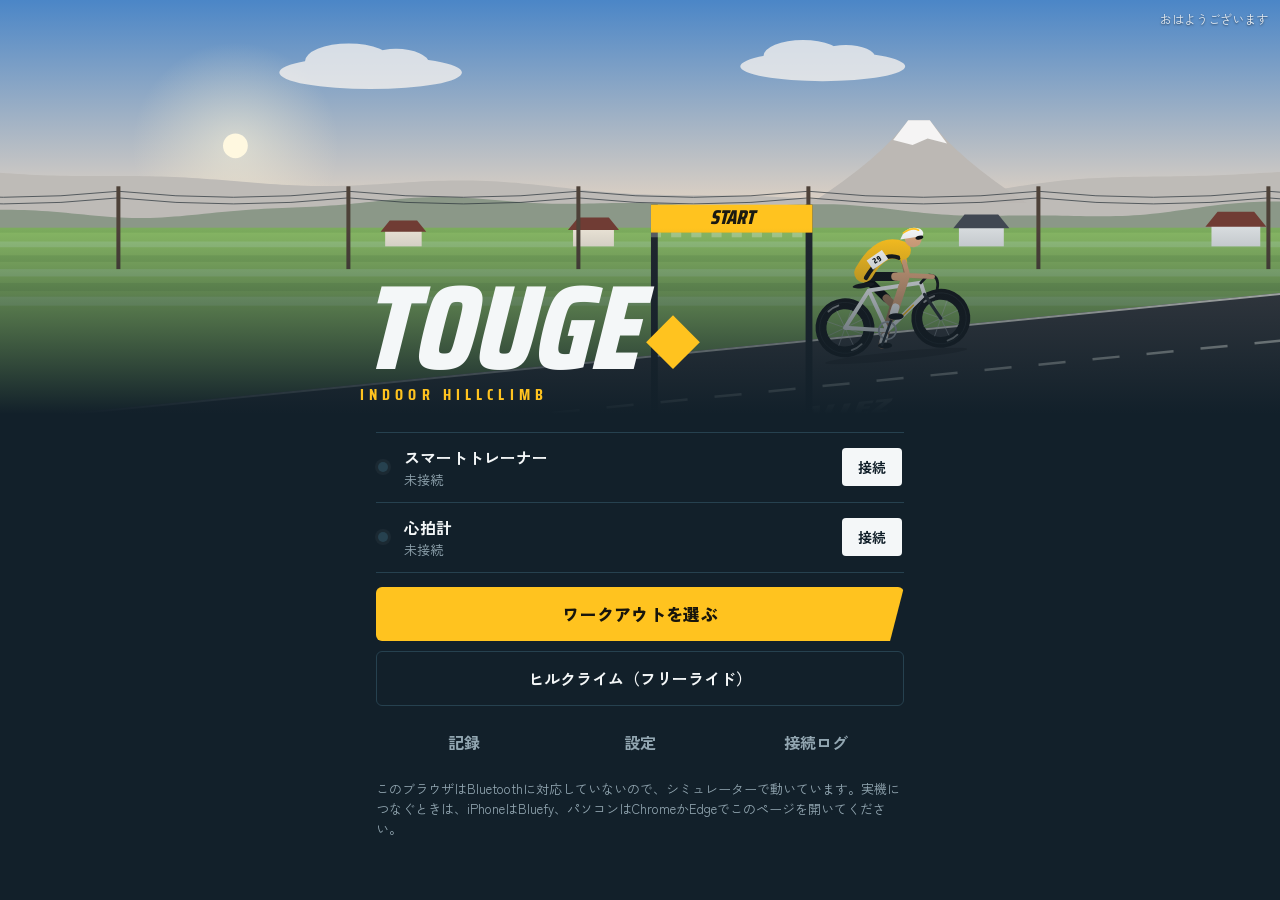
==== commit d2f31f76: "完走画面のFIT/TCX保存・Strava案内・削除・FTP反映が動かない不具合を修正（PCはダウンロード＋Stravaページを開く） Co-Authored-By: Claude Sonnet 5." ====
--- a/index.html
+++ b/index.html
@@ -2583,6 +2583,69 @@
     requestAnimationFrame(() => drawRideChart($('#sum-chart'), r));
   }
 
+  /* ---------- export / Strava ---------- */
+  const fileBase = (r) => { const d = new Date(r.start); const z = (n) => String(n).padStart(2, '0'); return `touge_${d.getFullYear()}${z(d.getMonth() + 1)}${z(d.getDate())}_${z(d.getHours())}${z(d.getMinutes())}`; };
+  const isPhone = () => /Android|iPhone|iPad|iPod/i.test(navigator.userAgent) || (/Macintosh/i.test(navigator.userAgent) && navigator.maxTouchPoints > 1);
+  async function exportFile(blob, filename) {
+    if (window.claude && typeof window.claude.use === 'function') {
+      modal('プレビューでは保存できません', '<p>このプレビュー画面ではファイルを保存できません。公開したページ（GitHub Pages）をChrome・Edge・Bluefyで開くと保存できます。</p>', [{ label: 'OK', value: 0 }]);
+      return false;
+    }
+    // スマホは共有シート、PCは普通のダウンロード
+    if (isPhone()) {
+      let file = null;
+      try { file = new File([blob], filename, { type: blob.type || 'application/octet-stream' }); } catch (e) { /* old webview */ }
+      if (file && navigator.canShare && navigator.share) {
+        try {
+          if (navigator.canShare({ files: [file] })) { await navigator.share({ files: [file], title: filename }); return true; }
+        } catch (e) { if (e.name === 'AbortError') return false; BLE.log(`share失敗: ${e.message}`); }
+      }
+    }
+    const url = URL.createObjectURL(blob);
+    const a = document.createElement('a'); a.href = url; a.download = filename; a.rel = 'noopener'; a.style.display = 'none';
+    document.body.appendChild(a); a.click();
+    setTimeout(() => a.remove(), 1000);
+    setTimeout(() => URL.revokeObjectURL(url), 300000);
+    if (isPhone()) {
+      modal('ファイルを保存', `<p>保存画面が出なかったときは、下のリンクを長押しして「ダウンロード」を選んでください。</p><p><a href="${url}" download="${esc(filename)}">${esc(filename)}</a></p>`, [{ label: '閉じる', value: 0 }]);
+    } else {
+      toast(`ダウンロードしました：${filename}（「ダウンロード」フォルダを確認）`, 5000);
+    }
+    return true;
+  }
+  const fitBlob = (r) => new Blob([FIT.encode(r)], { type: 'application/octet-stream' });
+  const STRAVA_UPLOAD = 'https://www.strava.com/upload/select';
+
+  $('#v-summary').addEventListener('click', async (ev) => {
+    const b = ev.target.closest('[data-sact]'); if (!b || !viewing) return;
+    const a = b.dataset.sact; const r = viewing;
+    try {
+      if (a === 'fit') await exportFile(fitBlob(r), `${fileBase(r)}.fit`);
+      else if (a === 'tcx') await exportFile(new Blob([FIT.tcx(r)], { type: 'application/vnd.garmin.tcx+xml' }), `${fileBase(r)}.tcx`);
+      else if (a === 'strava') {
+        const phone = isPhone();
+        const steps = phone
+          ? `<li>「FITを保存して進む」を押し、出てきた画面で「ファイルに保存」を選びます。</li>
+             <li>ブラウザで <a href="${STRAVA_UPLOAD}" target="_blank" rel="noopener">strava.com/upload/select</a> を開いてログインします。スマホ用の画面になったら「デスクトップ用サイトを表示」に切り替えます。</li>
+             <li>「ファイルを選択」で保存したFITを選ぶとアップロードできます。</li>`
+          : `<li>「FITを保存して進む」を押すと、FITファイルがダウンロードされ、Stravaのアップロードページが新しいタブで開きます。</li>
+             <li>Stravaにログインして、「ファイルを選択」から今ダウンロードした <b>${esc(fileBase(r))}.fit</b> を選びます（ダウンロードフォルダにあります）。またはファイルをページへドラッグしても大丈夫です。</li>
+             <li>タイトルなどを確認して「保存」を押せば完了です。</li>`;
+        const go = await modal('Stravaにアップする', `<ol>${steps}</ol><p class="note">Strava無料会員はAPIが使えないため、ファイルを手動でアップロードする方法にしています。</p>`,
+          [{ label: 'FITを保存して進む', value: 'fit', cls: 'primary' }, { label: '閉じる', value: 0 }]);
+        if (go === 'fit') {
+          const ok = await exportFile(fitBlob(r), `${fileBase(r)}.fit`);
+          if (ok && !phone && !(window.claude && typeof window.claude.use === 'function')) window.open(STRAVA_UPLOAD, '_blank', 'noopener');
+        }
+      } else if (a === 'delete') {
+        const ok = await modal('この記録を削除しますか？', '<p>削除すると元に戻せません。</p>', [{ label: '削除する', value: true, cls: 'primary' }, { label: 'やめる', value: false }]);
+        if (ok) { await DB.del(r.id); viewing = null; toast('削除しました'); resetTo('history'); }
+      } else if (a === 'set-ftp') {
+        cfg.ftp = parseInt(b.dataset.v, 10); saveCfg(); toast(`FTPを${cfg.ftp}Wにしました`);
+      }
+    } catch (e) { BLE.log(`書き出し失敗: ${e.message}`); toast(`うまくいきませんでした：${e.message}`, 5000); }
+  });
+
   /* ---------- editor ---------- */
   const BLOCK_NAMES = { steady: '一定', ramp: 'ランプ', intervals: 'インターバル', free: '自由走' };
   function renderEditor() {
